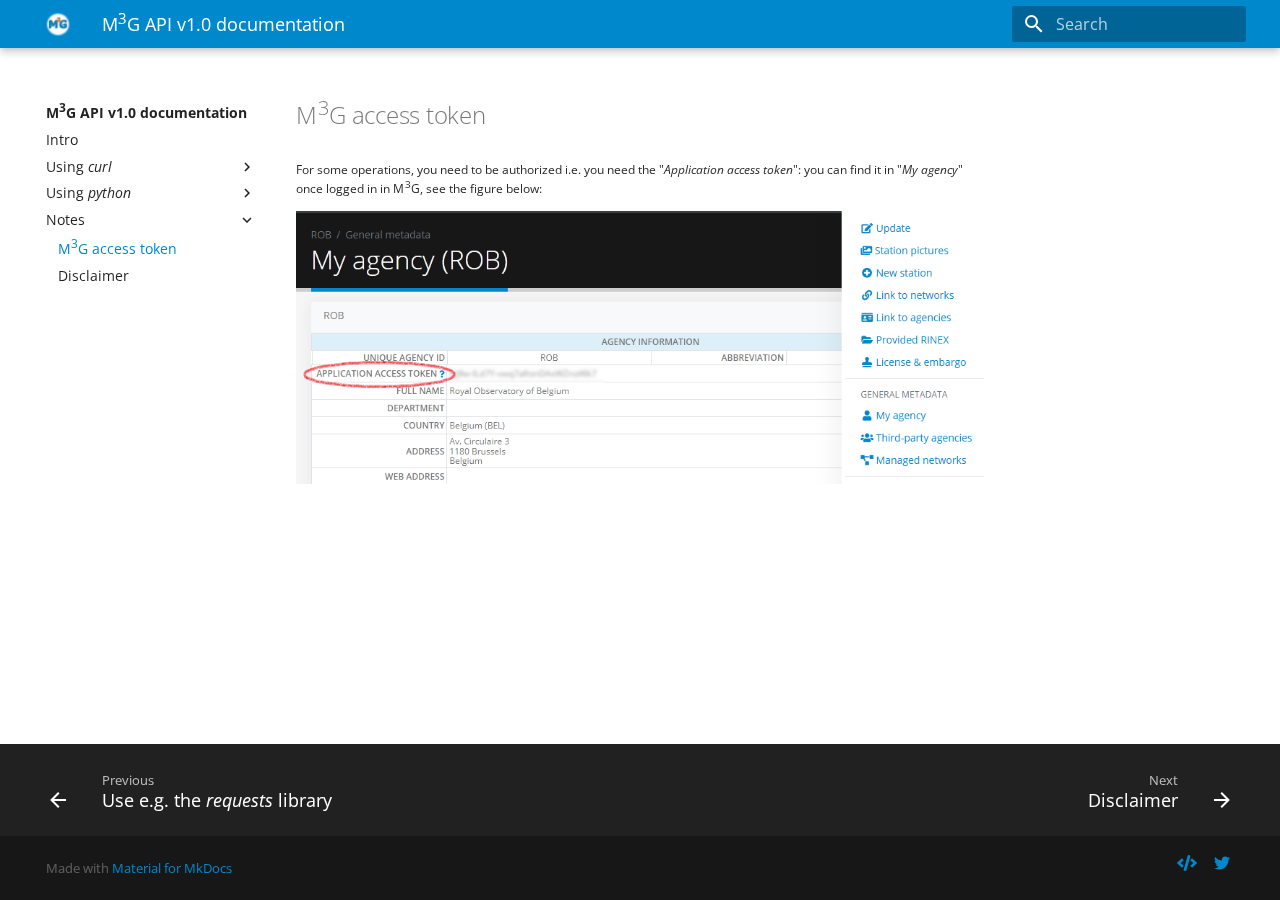
==== authorization/index.html @ e1dbe2ed "Deployed 0157597 with MkDocs version: 1.1.2" ====
<!doctype html>
<html lang="en" class="no-js">
  <head>
    
      <meta charset="utf-8">
      <meta name="viewport" content="width=device-width,initial-scale=1">
      
      
      
      <link rel="shortcut icon" href="../m3g.png">
      <meta name="generator" content="mkdocs-1.1.2, mkdocs-material-6.1.0">
    
    
      
        <title>M3G access token - M<sup>3</sup>G API v1.0 documentation</title>
      
    
    
      <link rel="stylesheet" href="../assets/stylesheets/main.bc7e593a.min.css">
      
        
        <link rel="stylesheet" href="../assets/stylesheets/palette.ab28b872.min.css">
        
      
    
    
    
      
        
        <link href="https://fonts.gstatic.com" rel="preconnect" crossorigin>
        <link rel="stylesheet" href="https://fonts.googleapis.com/css?family=Open+Sans:300,400,400i,700%7CCourier+Prime&display=fallback">
        <style>body,input{font-family:"Open Sans",-apple-system,BlinkMacSystemFont,Helvetica,Arial,sans-serif}code,kbd,pre{font-family:"Courier Prime",SFMono-Regular,Consolas,Menlo,monospace}</style>
      
    
    
    
      <link rel="stylesheet" href="../extra.css">
    
    
      
    
    
  </head>
  
  
    
    
      
    
    
    
    
    <body dir="ltr" data-md-color-scheme="preference" data-md-color-primary="light-blue" data-md-color-accent="blue">
      
        <script>matchMedia("(prefers-color-scheme: dark)").matches&&document.body.setAttribute("data-md-color-scheme","slate")</script>
      
  
    <input class="md-toggle" data-md-toggle="drawer" type="checkbox" id="__drawer" autocomplete="off">
    <input class="md-toggle" data-md-toggle="search" type="checkbox" id="__search" autocomplete="off">
    <label class="md-overlay" for="__drawer"></label>
    <div data-md-component="skip">
      
        
        <a href="#m3g-access-token" class="md-skip">
          Skip to content
        </a>
      
    </div>
    <div data-md-component="announce">
      
    </div>
    
      

<header class="md-header" data-md-component="header">
  <nav class="md-header-nav md-grid" aria-label="Header">
    <a href=".." title="M&lt;sup&gt;3&lt;/sup&gt;G API v1.0 documentation" class="md-header-nav__button md-logo" aria-label="M<sup>3</sup>G API v1.0 documentation">
      
  <img src="../m3g.png" alt="logo">

    </a>
    <label class="md-header-nav__button md-icon" for="__drawer">
      <svg xmlns="http://www.w3.org/2000/svg" viewBox="0 0 24 24"><path d="M3 6h18v2H3V6m0 5h18v2H3v-2m0 5h18v2H3v-2z"/></svg>
    </label>
    <div class="md-header-nav__title" data-md-component="header-title">
      
        <div class="md-header-nav__ellipsis">
          <span class="md-header-nav__topic md-ellipsis">
            M<sup>3</sup>G API v1.0 documentation
          </span>
          <span class="md-header-nav__topic md-ellipsis">
            
              M<sup>3</sup>G access token
            
          </span>
        </div>
      
    </div>
    
      <label class="md-header-nav__button md-icon" for="__search">
        <svg xmlns="http://www.w3.org/2000/svg" viewBox="0 0 24 24"><path d="M9.5 3A6.5 6.5 0 0116 9.5c0 1.61-.59 3.09-1.56 4.23l.27.27h.79l5 5-1.5 1.5-5-5v-.79l-.27-.27A6.516 6.516 0 019.5 16 6.5 6.5 0 013 9.5 6.5 6.5 0 019.5 3m0 2C7 5 5 7 5 9.5S7 14 9.5 14 14 12 14 9.5 12 5 9.5 5z"/></svg>
      </label>
      
<div class="md-search" data-md-component="search" role="dialog">
  <label class="md-search__overlay" for="__search"></label>
  <div class="md-search__inner" role="search">
    <form class="md-search__form" name="search">
      <input type="text" class="md-search__input" name="query" aria-label="Search" placeholder="Search" autocapitalize="off" autocorrect="off" autocomplete="off" spellcheck="false" data-md-component="search-query" data-md-state="active">
      <label class="md-search__icon md-icon" for="__search">
        <svg xmlns="http://www.w3.org/2000/svg" viewBox="0 0 24 24"><path d="M9.5 3A6.5 6.5 0 0116 9.5c0 1.61-.59 3.09-1.56 4.23l.27.27h.79l5 5-1.5 1.5-5-5v-.79l-.27-.27A6.516 6.516 0 019.5 16 6.5 6.5 0 013 9.5 6.5 6.5 0 019.5 3m0 2C7 5 5 7 5 9.5S7 14 9.5 14 14 12 14 9.5 12 5 9.5 5z"/></svg>
        <svg xmlns="http://www.w3.org/2000/svg" viewBox="0 0 24 24"><path d="M20 11v2H8l5.5 5.5-1.42 1.42L4.16 12l7.92-7.92L13.5 5.5 8 11h12z"/></svg>
      </label>
      <button type="reset" class="md-search__icon md-icon" aria-label="Clear" data-md-component="search-reset" tabindex="-1">
        <svg xmlns="http://www.w3.org/2000/svg" viewBox="0 0 24 24"><path d="M19 6.41L17.59 5 12 10.59 6.41 5 5 6.41 10.59 12 5 17.59 6.41 19 12 13.41 17.59 19 19 17.59 13.41 12 19 6.41z"/></svg>
      </button>
    </form>
    <div class="md-search__output">
      <div class="md-search__scrollwrap" data-md-scrollfix>
        <div class="md-search-result" data-md-component="search-result">
          <div class="md-search-result__meta">
            Initializing search
          </div>
          <ol class="md-search-result__list"></ol>
        </div>
      </div>
    </div>
  </div>
</div>
    
    
  </nav>
</header>
    
    <div class="md-container" data-md-component="container">
      
      
        
      
      <main class="md-main" data-md-component="main">
        <div class="md-main__inner md-grid">
          
            
              <div class="md-sidebar md-sidebar--primary" data-md-component="navigation">
                <div class="md-sidebar__scrollwrap">
                  <div class="md-sidebar__inner">
                    

<nav class="md-nav md-nav--primary" aria-label="Navigation" data-md-level="0">
  <label class="md-nav__title" for="__drawer">
    <a href=".." title="M&lt;sup&gt;3&lt;/sup&gt;G API v1.0 documentation" class="md-nav__button md-logo" aria-label="M<sup>3</sup>G API v1.0 documentation">
      
  <img src="../m3g.png" alt="logo">

    </a>
    M<sup>3</sup>G API v1.0 documentation
  </label>
  
  <ul class="md-nav__list" data-md-scrollfix>
    
      
      
      


  <li class="md-nav__item">
    <a href=".." class="md-nav__link">
      Intro
    </a>
  </li>

    
      
      
      


  <li class="md-nav__item md-nav__item--nested">
    
      <input class="md-nav__toggle md-toggle" data-md-toggle="nav-2" type="checkbox" id="nav-2">
    
    <label class="md-nav__link" for="nav-2">
      Using <i>curl</i>
      <span class="md-nav__icon md-icon"></span>
    </label>
    <nav class="md-nav" aria-label="Using <i>curl</i>" data-md-level="1">
      <label class="md-nav__title" for="nav-2">
        <span class="md-nav__icon md-icon"></span>
        Using <i>curl</i>
      </label>
      <ul class="md-nav__list" data-md-scrollfix>
        
        
          
          
          


  <li class="md-nav__item">
    <a href="../curl_download/" class="md-nav__link">
      GET data from M<sup>3</sup>G
    </a>
  </li>

        
          
          
          


  <li class="md-nav__item">
    <a href="../curl_upload/" class="md-nav__link">
      PUT data on M<sup>3</sup>G
    </a>
  </li>

        
      </ul>
    </nav>
  </li>

    
      
      
      


  <li class="md-nav__item md-nav__item--nested">
    
      <input class="md-nav__toggle md-toggle" data-md-toggle="nav-3" type="checkbox" id="nav-3">
    
    <label class="md-nav__link" for="nav-3">
      Using <i>python</i>
      <span class="md-nav__icon md-icon"></span>
    </label>
    <nav class="md-nav" aria-label="Using <i>python</i>" data-md-level="1">
      <label class="md-nav__title" for="nav-3">
        <span class="md-nav__icon md-icon"></span>
        Using <i>python</i>
      </label>
      <ul class="md-nav__list" data-md-scrollfix>
        
        
          
          
          


  <li class="md-nav__item">
    <a href="../python/" class="md-nav__link">
      Use e.g. the <i>requests</i> library
    </a>
  </li>

        
      </ul>
    </nav>
  </li>

    
      
      
      

  


  <li class="md-nav__item md-nav__item--active md-nav__item--nested">
    
      <input class="md-nav__toggle md-toggle" data-md-toggle="nav-4" type="checkbox" id="nav-4" checked>
    
    <label class="md-nav__link" for="nav-4">
      Notes
      <span class="md-nav__icon md-icon"></span>
    </label>
    <nav class="md-nav" aria-label="Notes" data-md-level="1">
      <label class="md-nav__title" for="nav-4">
        <span class="md-nav__icon md-icon"></span>
        Notes
      </label>
      <ul class="md-nav__list" data-md-scrollfix>
        
        
          
          
          

  


  <li class="md-nav__item md-nav__item--active">
    
    <input class="md-nav__toggle md-toggle" data-md-toggle="toc" type="checkbox" id="__toc">
    
      
    
    
    <a href="./" class="md-nav__link md-nav__link--active">
      M<sup>3</sup>G access token
    </a>
    
  </li>

        
          
          
          


  <li class="md-nav__item">
    <a href="../disclaimer/" class="md-nav__link">
      Disclaimer
    </a>
  </li>

        
      </ul>
    </nav>
  </li>

    
  </ul>
</nav>
                  </div>
                </div>
              </div>
            
            
              <div class="md-sidebar md-sidebar--secondary" data-md-component="toc">
                <div class="md-sidebar__scrollwrap">
                  <div class="md-sidebar__inner">
                    
<nav class="md-nav md-nav--secondary" aria-label="Table of contents">
  
  
    
  
  
</nav>
                  </div>
                </div>
              </div>
            
          
          <div class="md-content">
            <article class="md-content__inner md-typeset">
              
                
                
                <h1 id="m3g-access-token">M<sup>3</sup>G access token</h1>
<p>For some operations, you need to be authorized i.e. you need the "<em>Application access token</em>": you can find it in "<em>My agency</em>" once logged in in M<sup>3</sup>G, see the figure below:</p>
<p><img alt="figure" src="../key1.png" /></p>
                
              
              
                


              
            </article>
          </div>
        </div>
      </main>
      
        
<footer class="md-footer">
  
    <div class="md-footer-nav">
      <nav class="md-footer-nav__inner md-grid" aria-label="Footer">
        
          <a href="../python/" class="md-footer-nav__link md-footer-nav__link--prev" rel="prev">
            <div class="md-footer-nav__button md-icon">
              <svg xmlns="http://www.w3.org/2000/svg" viewBox="0 0 24 24"><path d="M20 11v2H8l5.5 5.5-1.42 1.42L4.16 12l7.92-7.92L13.5 5.5 8 11h12z"/></svg>
            </div>
            <div class="md-footer-nav__title">
              <div class="md-ellipsis">
                <span class="md-footer-nav__direction">
                  Previous
                </span>
                Use e.g. the <i>requests</i> library
              </div>
            </div>
          </a>
        
        
          <a href="../disclaimer/" class="md-footer-nav__link md-footer-nav__link--next" rel="next">
            <div class="md-footer-nav__title">
              <div class="md-ellipsis">
                <span class="md-footer-nav__direction">
                  Next
                </span>
                Disclaimer
              </div>
            </div>
            <div class="md-footer-nav__button md-icon">
              <svg xmlns="http://www.w3.org/2000/svg" viewBox="0 0 24 24"><path d="M4 11v2h12l-5.5 5.5 1.42 1.42L19.84 12l-7.92-7.92L10.5 5.5 16 11H4z"/></svg>
            </div>
          </a>
        
      </nav>
    </div>
  
  <div class="md-footer-meta md-typeset">
    <div class="md-footer-meta__inner md-grid">
      <div class="md-footer-copyright">
        
        Made with
        <a href="https://squidfunk.github.io/mkdocs-material/" target="_blank" rel="noopener">
          Material for MkDocs
        </a>
      </div>
      
  <div class="md-footer-social">
    
      
      
      <a href="https://gnss-metadata.eu/__test2/site/api-docs" target="_blank" rel="noopener" title="M3G Swagger UI" class="md-footer-social__link">
        <svg xmlns="http://www.w3.org/2000/svg" viewBox="0 0 640 512"><path d="M278.9 511.5l-61-17.7c-6.4-1.8-10-8.5-8.2-14.9L346.2 8.7c1.8-6.4 8.5-10 14.9-8.2l61 17.7c6.4 1.8 10 8.5 8.2 14.9L293.8 503.3c-1.9 6.4-8.5 10.1-14.9 8.2zm-114-112.2l43.5-46.4c4.6-4.9 4.3-12.7-.8-17.2L117 256l90.6-79.7c5.1-4.5 5.5-12.3.8-17.2l-43.5-46.4c-4.5-4.8-12.1-5.1-17-.5L3.8 247.2c-5.1 4.7-5.1 12.8 0 17.5l144.1 135.1c4.9 4.6 12.5 4.4 17-.5zm327.2.6l144.1-135.1c5.1-4.7 5.1-12.8 0-17.5L492.1 112.1c-4.8-4.5-12.4-4.3-17 .5L431.6 159c-4.6 4.9-4.3 12.7.8 17.2L523 256l-90.6 79.7c-5.1 4.5-5.5 12.3-.8 17.2l43.5 46.4c4.5 4.9 12.1 5.1 17 .6z"/></svg>
      </a>
    
      
      
      <a href="https://twitter.com/be_GNSS" target="_blank" rel="noopener" title="Tweets @be_GNSS" class="md-footer-social__link">
        <svg xmlns="http://www.w3.org/2000/svg" viewBox="0 0 512 512"><path d="M459.37 151.716c.325 4.548.325 9.097.325 13.645 0 138.72-105.583 298.558-298.558 298.558-59.452 0-114.68-17.219-161.137-47.106 8.447.974 16.568 1.299 25.34 1.299 49.055 0 94.213-16.568 130.274-44.832-46.132-.975-84.792-31.188-98.112-72.772 6.498.974 12.995 1.624 19.818 1.624 9.421 0 18.843-1.3 27.614-3.573-48.081-9.747-84.143-51.98-84.143-102.985v-1.299c13.969 7.797 30.214 12.67 47.431 13.319-28.264-18.843-46.781-51.005-46.781-87.391 0-19.492 5.197-37.36 14.294-52.954 51.655 63.675 129.3 105.258 216.365 109.807-1.624-7.797-2.599-15.918-2.599-24.04 0-57.828 46.782-104.934 104.934-104.934 30.213 0 57.502 12.67 76.67 33.137 23.715-4.548 46.456-13.32 66.599-25.34-7.798 24.366-24.366 44.833-46.132 57.827 21.117-2.273 41.584-8.122 60.426-16.243-14.292 20.791-32.161 39.308-52.628 54.253z"/></svg>
      </a>
    
  </div>

    </div>
  </div>
</footer>
      
    </div>
    
      <script src="../assets/javascripts/vendor.6a3d08fc.min.js"></script>
      <script src="../assets/javascripts/bundle.71201edf.min.js"></script><script id="__lang" type="application/json">{"clipboard.copy": "Copy to clipboard", "clipboard.copied": "Copied to clipboard", "search.config.lang": "en", "search.config.pipeline": "trimmer, stopWordFilter", "search.config.separator": "[\\s\\-]+", "search.placeholder": "Search", "search.result.placeholder": "Type to start searching", "search.result.none": "No matching documents", "search.result.one": "1 matching document", "search.result.other": "# matching documents", "search.result.more.one": "1 more on this page", "search.result.more.other": "# more on this page", "search.result.term.missing": "Missing"}</script>
      
      <script>
        app = initialize({
          base: "..",
          features: [],
          search: Object.assign({
            worker: "../assets/javascripts/worker/search.4ac00218.min.js"
          }, typeof search !== "undefined" && search)
        })
      </script>
      
    
  </body>
</html>
---- assets/stylesheets/main.bc7e593a.min.css ----
html{box-sizing:border-box;-webkit-text-size-adjust:none;-moz-text-size-adjust:none;-ms-text-size-adjust:none;text-size-adjust:none}*,*::before,*::after{box-sizing:inherit}body{margin:0}hr{box-sizing:content-box;overflow:visible}a,button,label,input{-webkit-tap-highlight-color:transparent}a{color:inherit;text-decoration:none}small{font-size:80%}sub,sup{line-height:1em}img{border-style:none}table{border-collapse:separate;border-spacing:0}td,th{font-weight:normal;vertical-align:top}button{margin:0;padding:0;font-size:inherit;background:transparent;border:0}input{border:0;outline:none}:root{--md-default-fg-color: hsla(0, 0%, 0%, 0.87);--md-default-fg-color--light: hsla(0, 0%, 0%, 0.54);--md-default-fg-color--lighter: hsla(0, 0%, 0%, 0.32);--md-default-fg-color--lightest: hsla(0, 0%, 0%, 0.07);--md-default-bg-color: hsla(0, 0%, 100%, 1);--md-default-bg-color--light: hsla(0, 0%, 100%, 0.7);--md-default-bg-color--lighter: hsla(0, 0%, 100%, 0.3);--md-default-bg-color--lightest: hsla(0, 0%, 100%, 0.12);--md-primary-fg-color: hsla(231, 48%, 48%, 1);--md-primary-fg-color--light: hsla(230, 44%, 64%, 1);--md-primary-fg-color--dark: hsla(232, 54%, 41%, 1);--md-primary-bg-color: hsla(0, 0%, 100%, 1);--md-primary-bg-color--light: hsla(0, 0%, 100%, 0.7);--md-accent-fg-color: hsla(231, 99%, 66%, 1);--md-accent-fg-color--transparent: hsla(231, 99%, 66%, 0.1);--md-accent-bg-color: hsla(0, 0%, 100%, 1);--md-accent-bg-color--light: hsla(0, 0%, 100%, 0.7)}:root>*{--md-code-fg-color: hsla(200, 18%, 26%, 1);--md-code-bg-color: hsla(0, 0%, 96%, 1);--md-code-hl-color: hsla(60, 100%, 50%, 0.5);--md-code-hl-number-color: hsla(0, 67%, 50%, 1);--md-code-hl-special-color: hsla(340, 83%, 47%, 1);--md-code-hl-function-color: hsla(291, 45%, 50%, 1);--md-code-hl-constant-color: hsla(250, 63%, 60%, 1);--md-code-hl-keyword-color: hsla(219, 54%, 51%, 1);--md-code-hl-string-color: hsla(150, 63%, 30%, 1);--md-code-hl-name-color: var(--md-code-fg-color);--md-code-hl-operator-color: var(--md-default-fg-color--light);--md-code-hl-punctuation-color: var(--md-default-fg-color--light);--md-code-hl-comment-color: var(--md-default-fg-color--light);--md-code-hl-generic-color: var(--md-default-fg-color--light);--md-code-hl-variable-color: var(--md-default-fg-color--light);--md-typeset-color: var(--md-default-fg-color);--md-typeset-a-color: var(--md-primary-fg-color);--md-typeset-mark-color: hsla(60, 100%, 50%, 0.5);--md-typeset-del-color: hsla(6, 90%, 60%, 0.15);--md-typeset-ins-color: hsla(150, 90%, 44%, 0.15);--md-typeset-kbd-color: hsla(0, 0%, 98%, 1);--md-typeset-kbd-accent-color: hsla(0, 100%, 100%, 1);--md-typeset-kbd-border-color: hsla(0, 0%, 72%, 1);--md-admonition-fg-color: var(--md-default-fg-color);--md-admonition-bg-color: var(--md-default-bg-color);--md-footer-fg-color: hsla(0, 0%, 100%, 1);--md-footer-fg-color--light: hsla(0, 0%, 100%, 0.7);--md-footer-fg-color--lighter: hsla(0, 0%, 100%, 0.3);--md-footer-bg-color: hsla(0, 0%, 0%, 0.87);--md-footer-bg-color--dark: hsla(0, 0%, 0%, 0.32)}.md-icon svg{display:block;width:1.2rem;height:1.2rem;margin:0 auto;fill:currentColor}body{-webkit-font-smoothing:antialiased;-moz-osx-font-smoothing:grayscale}body,input{color:var(--md-typeset-color);font-feature-settings:"kern","liga";font-family:-apple-system,BlinkMacSystemFont,Helvetica,Arial,sans-serif}code,pre,kbd{color:var(--md-typeset-color);font-feature-settings:"kern";font-family:SFMono-Regular,Consolas,Menlo,monospace}:root{--md-typeset-table--ascending: url('data:image/svg+xml;charset=utf-8,<svg xmlns="http://www.w3.org/2000/svg" viewBox="0 0 24 24"><path d="M11 4h2v12l5.5-5.5 1.42 1.42L12 19.84l-7.92-7.92L5.5 10.5 11 16V4z"/></svg>');--md-typeset-table--descending: url('data:image/svg+xml;charset=utf-8,<svg xmlns="http://www.w3.org/2000/svg" viewBox="0 0 24 24"><path d="M13 20h-2V8l-5.5 5.5-1.42-1.42L12 4.16l7.92 7.92-1.42 1.42L13 8v12z"/></svg>')}.md-typeset{font-size:.8rem;line-height:1.6;-webkit-print-color-adjust:exact;color-adjust:exact}@media print{.md-typeset{font-size:.68rem}}.md-typeset p,.md-typeset ul,.md-typeset ol,.md-typeset blockquote{margin:1em 0}.md-typeset h1{margin:0 0 1.25em;color:var(--md-default-fg-color--light);font-weight:300;font-size:2em;line-height:1.3;letter-spacing:-0.01em}.md-typeset h2{margin:1.6em 0 .64em;font-weight:300;font-size:1.5625em;line-height:1.4;letter-spacing:-0.01em}.md-typeset h3{margin:1.6em 0 .8em;font-weight:400;font-size:1.25em;line-height:1.5;letter-spacing:-0.01em}.md-typeset h2+h3{margin-top:.8em}.md-typeset h4{margin:1em 0;font-weight:700;letter-spacing:-0.01em}.md-typeset h5,.md-typeset h6{margin:1.25em 0;color:var(--md-default-fg-color--light);font-weight:700;font-size:.8em;letter-spacing:-0.01em}.md-typeset h5{text-transform:uppercase}.md-typeset hr{margin:1.5em 0;border-bottom:.05rem dotted var(--md-default-fg-color--lighter)}.md-typeset a{color:var(--md-typeset-a-color);word-break:break-word}.md-typeset a,.md-typeset a::before{transition:color 125ms}.md-typeset a:focus,.md-typeset a:hover{color:var(--md-accent-fg-color)}.md-typeset code,.md-typeset pre,.md-typeset kbd{color:var(--md-code-fg-color);direction:ltr}@media print{.md-typeset code,.md-typeset pre,.md-typeset kbd{white-space:pre-wrap}}.md-typeset code{padding:0 .2941176471em;font-size:.85em;word-break:break-word;background-color:var(--md-code-bg-color);border-radius:.1rem;-webkit-box-decoration-break:clone;box-decoration-break:clone}.md-typeset h1 code,.md-typeset h2 code,.md-typeset h3 code,.md-typeset h4 code,.md-typeset h5 code,.md-typeset h6 code{margin:initial;padding:initial;background-color:transparent;box-shadow:none}.md-typeset a>code{color:currentColor}.md-typeset pre{position:relative;margin:1em 0;line-height:1.4}.md-typeset pre>code{display:block;margin:0;padding:.7720588235em 1.1764705882em;overflow:auto;word-break:normal;box-shadow:none;-webkit-box-decoration-break:slice;box-decoration-break:slice;touch-action:auto;scrollbar-width:thin;scrollbar-color:var(--md-default-fg-color--lighter) transparent}.md-typeset pre>code:hover{scrollbar-color:var(--md-accent-fg-color) transparent}.md-typeset pre>code::-webkit-scrollbar{width:.2rem;height:.2rem}.md-typeset pre>code::-webkit-scrollbar-thumb{background-color:var(--md-default-fg-color--lighter)}.md-typeset pre>code::-webkit-scrollbar-thumb:hover{background-color:var(--md-accent-fg-color)}@media screen and (max-width: 44.9375em){.md-typeset>pre{margin:1em -0.8rem}.md-typeset>pre code{border-radius:0}}.md-typeset kbd{display:inline-block;padding:0 .6666666667em;color:var(--md-default-fg-color);font-size:.75em;vertical-align:text-top;word-break:break-word;background-color:var(--md-typeset-kbd-color);border-radius:.1rem;box-shadow:0 .1rem 0 .05rem var(--md-typeset-kbd-border-color),0 .1rem 0 var(--md-typeset-kbd-border-color),0 -0.1rem .2rem var(--md-typeset-kbd-accent-color) inset}.md-typeset mark{color:inherit;word-break:break-word;background-color:var(--md-typeset-mark-color);-webkit-box-decoration-break:clone;box-decoration-break:clone}.md-typeset abbr{text-decoration:none;border-bottom:.05rem dotted var(--md-default-fg-color--light);cursor:help}@media(hover: none){.md-typeset abbr{position:relative}.md-typeset abbr[title]:focus::after,.md-typeset abbr[title]:hover::after{box-shadow:0 2px 2px 0 rgba(0,0,0,.14),0 1px 5px 0 rgba(0,0,0,.12),0 3px 1px -2px rgba(0,0,0,.2);position:absolute;left:0;display:inline-block;width:auto;min-width:-webkit-max-content;min-width:-moz-max-content;min-width:max-content;max-width:80%;margin-top:2em;padding:.2rem .3rem;color:var(--md-default-bg-color);font-size:.7rem;background:var(--md-default-fg-color);border-radius:.1rem;content:attr(title)}}.md-typeset small{opacity:.75}.md-typeset sup,.md-typeset sub{margin-left:.078125em}[dir=rtl] .md-typeset sup,[dir=rtl] .md-typeset sub{margin-right:.078125em;margin-left:initial}.md-typeset blockquote{padding-left:.6rem;color:var(--md-default-fg-color--light);border-left:.2rem solid var(--md-default-fg-color--lighter)}[dir=rtl] .md-typeset blockquote{padding-right:.6rem;padding-left:initial;border-right:.2rem solid var(--md-default-fg-color--lighter);border-left:initial}.md-typeset ul{list-style-type:disc}.md-typeset ul,.md-typeset ol{margin-left:.625em;padding:0}[dir=rtl] .md-typeset ul,[dir=rtl] .md-typeset ol{margin-right:.625em;margin-left:initial}.md-typeset ul ol,.md-typeset ol ol{list-style-type:lower-alpha}.md-typeset ul ol ol,.md-typeset ol ol ol{list-style-type:lower-roman}.md-typeset ul li,.md-typeset ol li{margin-bottom:.5em;margin-left:1.25em}[dir=rtl] .md-typeset ul li,[dir=rtl] .md-typeset ol li{margin-right:1.25em;margin-left:initial}.md-typeset ul li p,.md-typeset ul li blockquote,.md-typeset ol li p,.md-typeset ol li blockquote{margin:.5em 0}.md-typeset ul li:last-child,.md-typeset ol li:last-child{margin-bottom:0}.md-typeset ul li ul,.md-typeset ul li ol,.md-typeset ol li ul,.md-typeset ol li ol{margin:.5em 0 .5em .625em}[dir=rtl] .md-typeset ul li ul,[dir=rtl] .md-typeset ul li ol,[dir=rtl] .md-typeset ol li ul,[dir=rtl] .md-typeset ol li ol{margin-right:.625em;margin-left:initial}.md-typeset dd{margin:1em 0 1.5em 1.875em}[dir=rtl] .md-typeset dd{margin-right:1.875em;margin-left:initial}.md-typeset img,.md-typeset svg{max-width:100%;height:auto}.md-typeset img[align=left],.md-typeset svg[align=left]{margin:1em;margin-left:0}.md-typeset img[align=right],.md-typeset svg[align=right]{margin:1em;margin-right:0}.md-typeset img[align]:only-child,.md-typeset svg[align]:only-child{margin-top:0}.md-typeset figure{width:-webkit-fit-content;width:-moz-fit-content;width:fit-content;max-width:100%;margin:0 auto;text-align:center}.md-typeset figcaption{max-width:24rem;margin:.5em auto 2em;font-style:italic}.md-typeset iframe{max-width:100%}.md-typeset table:not([class]){display:inline-block;max-width:100%;overflow:auto;font-size:.64rem;background:var(--md-default-bg-color);border-radius:.1rem;box-shadow:0 .2rem .5rem rgba(0,0,0,.05),0 0 .05rem rgba(0,0,0,.1);touch-action:auto}@media print{.md-typeset table:not([class]){display:table}}.md-typeset table:not([class])+*{margin-top:1.5em}.md-typeset table:not([class]) th>*:first-child,.md-typeset table:not([class]) td>*:first-child{margin-top:0}.md-typeset table:not([class]) th>*:last-child,.md-typeset table:not([class]) td>*:last-child{margin-bottom:0}.md-typeset table:not([class]) th:not([align]),.md-typeset table:not([class]) td:not([align]){text-align:left}[dir=rtl] .md-typeset table:not([class]) th:not([align]),[dir=rtl] .md-typeset table:not([class]) td:not([align]){text-align:right}.md-typeset table:not([class]) th{min-width:5rem;padding:.9375em 1.25em;color:var(--md-default-bg-color);vertical-align:top;background-color:var(--md-default-fg-color--light)}.md-typeset table:not([class]) th a{color:inherit}.md-typeset table:not([class]) td{padding:.9375em 1.25em;vertical-align:top;border-top:.05rem solid var(--md-default-fg-color--lightest)}.md-typeset table:not([class]) tr{transition:background-color 125ms}.md-typeset table:not([class]) tr:hover{background-color:rgba(0,0,0,.035);box-shadow:0 .05rem 0 var(--md-default-bg-color) inset}.md-typeset table:not([class]) tr:first-child td{border-top:0}.md-typeset table:not([class]) a{word-break:normal}.md-typeset table th[role=columnheader]{cursor:pointer}.md-typeset table th[role=columnheader]::after{display:inline-block;width:1.2em;height:1.2em;margin-left:.5em;vertical-align:sub;-webkit-mask-repeat:no-repeat;mask-repeat:no-repeat;content:" "}.md-typeset table th[role=columnheader][aria-sort=ascending]::after{background-color:currentColor;-webkit-mask-image:var(--md-typeset-table--ascending);mask-image:var(--md-typeset-table--ascending)}.md-typeset table th[role=columnheader][aria-sort=descending]::after{background-color:currentColor;-webkit-mask-image:var(--md-typeset-table--descending);mask-image:var(--md-typeset-table--descending)}.md-typeset__scrollwrap{margin:1em -0.8rem;overflow-x:auto;touch-action:auto}.md-typeset__table{display:inline-block;margin-bottom:.5em;padding:0 .8rem}@media print{.md-typeset__table{display:block}}html .md-typeset__table table{display:table;width:100%;margin:0;overflow:hidden}html{height:100%;overflow-x:hidden;font-size:125%}@media screen and (min-width: 100em){html{font-size:137.5%}}@media screen and (min-width: 125em){html{font-size:150%}}body{position:relative;display:flex;flex-direction:column;width:100%;min-height:100%;font-size:.5rem;background-color:var(--md-default-bg-color)}@media screen and (max-width: 59.9375em){body[data-md-state=lock]{position:fixed}}@media print{body{display:block}}hr{display:block;height:.05rem;padding:0;border:0}.md-grid{max-width:61rem;margin-right:auto;margin-left:auto}.md-container{display:flex;flex-direction:column;flex-grow:1}@media print{.md-container{display:block}}.md-main{flex-grow:1}.md-main__inner{display:flex;height:100%;margin-top:1.5rem}.md-ellipsis{display:block;overflow:hidden;white-space:nowrap;text-overflow:ellipsis}.md-toggle{display:none}.md-overlay{position:fixed;top:0;z-index:3;width:0;height:0;background-color:rgba(0,0,0,.54);opacity:0;transition:width 0ms 250ms,height 0ms 250ms,opacity 250ms}@media screen and (max-width: 76.1875em){[data-md-toggle=drawer]:checked~.md-overlay{width:100%;height:100%;opacity:1;transition:width 0ms,height 0ms,opacity 250ms}}.md-skip{position:fixed;z-index:-1;margin:.5rem;padding:.3rem .5rem;color:var(--md-default-bg-color);font-size:.64rem;background-color:var(--md-default-fg-color);border-radius:.1rem;transform:translateY(0.4rem);opacity:0}.md-skip:focus{z-index:10;transform:translateY(0);opacity:1;transition:transform 250ms cubic-bezier(0.4, 0, 0.2, 1),opacity 175ms 75ms}@page{margin:25mm}.md-announce{overflow:auto;background-color:var(--md-footer-bg-color)}.md-announce__inner{margin:.6rem auto;padding:0 .8rem;color:var(--md-footer-fg-color);font-size:.7rem}@media print{.md-announce{display:none}}.md-typeset .md-button{display:inline-block;padding:.625em 2em;color:var(--md-primary-fg-color);font-weight:700;border:.1rem solid currentColor;border-radius:.1rem;transition:color 125ms,background-color 125ms,border-color 125ms}.md-typeset .md-button--primary{color:var(--md-primary-bg-color);background-color:var(--md-primary-fg-color);border-color:var(--md-primary-fg-color)}.md-typeset .md-button:focus,.md-typeset .md-button:hover{color:var(--md-accent-bg-color);background-color:var(--md-accent-fg-color);border-color:var(--md-accent-fg-color)}:root{--md-clipboard-icon: url('data:image/svg+xml;charset=utf-8,<svg xmlns="http://www.w3.org/2000/svg" viewBox="0 0 24 24"><path d="M19 21H8V7h11m0-2H8a2 2 0 00-2 2v14a2 2 0 002 2h11a2 2 0 002-2V7a2 2 0 00-2-2m-3-4H4a2 2 0 00-2 2v14h2V3h12V1z"/></svg>')}.md-clipboard{position:absolute;top:.5em;right:.5em;z-index:1;width:1.5em;height:1.5em;color:var(--md-default-fg-color--lightest);border-radius:.1rem;cursor:pointer;transition:color 125ms}@media print{.md-clipboard{display:none}}.md-clipboard::after{display:block;width:1.125em;height:1.125em;margin:0 auto;background-color:currentColor;-webkit-mask-image:var(--md-clipboard-icon);mask-image:var(--md-clipboard-icon);-webkit-mask-repeat:no-repeat;mask-repeat:no-repeat;content:""}pre:hover .md-clipboard{color:var(--md-default-fg-color--light)}pre .md-clipboard:focus,pre .md-clipboard:hover{color:var(--md-accent-fg-color)}.md-content{flex:1;max-width:100%}@media screen and (min-width: 60em)and (max-width: 76.1875em){.md-content{max-width:calc(100% - 12.1rem)}}@media screen and (min-width: 76.25em){.md-content{max-width:calc(100% - 12.1rem * 2)}}.md-content__inner{margin:0 .8rem 1.2rem;padding-top:.6rem}@media screen and (min-width: 76.25em){.md-content__inner{margin-right:1.2rem;margin-left:1.2rem}}.md-content__inner::before{display:block;height:.4rem;content:""}.md-content__inner>:last-child{margin-bottom:0}.md-content__button{float:right;margin:.4rem 0;margin-left:.4rem;padding:0}[dir=rtl] .md-content__button{float:left;margin-right:.4rem;margin-left:initial}[dir=rtl] .md-content__button svg{transform:scaleX(-1)}.md-typeset .md-content__button{color:var(--md-default-fg-color--lighter)}.md-content__button svg{display:inline;vertical-align:top}@media print{.md-content__button{display:none}}.md-dialog{box-shadow:0 2px 2px 0 rgba(0,0,0,.14),0 1px 5px 0 rgba(0,0,0,.12),0 3px 1px -2px rgba(0,0,0,.2);position:fixed;right:.8rem;bottom:.8rem;left:initial;z-index:2;display:block;min-width:11.1rem;padding:.4rem .6rem;color:var(--md-default-bg-color);font-size:.7rem;background:var(--md-default-fg-color);border:none;border-radius:.1rem;transform:translateY(100%);opacity:0;transition:transform 0ms 400ms,opacity 400ms}[dir=rtl] .md-dialog{right:initial;left:.8rem}.md-dialog[data-md-state=open]{transform:translateY(0);opacity:1;transition:transform 400ms cubic-bezier(0.075, 0.85, 0.175, 1),opacity 400ms}@media print{.md-dialog{display:none}}.md-header{position:-webkit-sticky;position:sticky;top:0;right:0;left:0;z-index:2;height:2.4rem;color:var(--md-primary-bg-color);background-color:var(--md-primary-fg-color);box-shadow:0 0 .2rem rgba(0,0,0,0),0 .2rem .4rem rgba(0,0,0,0);transition:color 250ms,background-color 250ms}.no-js .md-header{box-shadow:none;transition:none}.md-header[data-md-state=shadow]{box-shadow:0 0 .2rem rgba(0,0,0,.1),0 .2rem .4rem rgba(0,0,0,.2);transition:color 250ms,background-color 250ms,box-shadow 250ms}@media print{.md-header{display:none}}.md-header-nav{display:flex;padding:0 .2rem}.md-header-nav__button{position:relative;z-index:1;display:block;margin:.2rem;padding:.4rem;cursor:pointer;transition:opacity 250ms}[dir=rtl] .md-header-nav__button svg{transform:scaleX(-1)}.md-header-nav__button:focus,.md-header-nav__button:hover{opacity:.7}.md-header-nav__button.md-logo{margin:.2rem;padding:.4rem}.md-header-nav__button.md-logo img,.md-header-nav__button.md-logo svg{display:block;width:1.2rem;height:1.2rem;fill:currentColor}.no-js .md-header-nav__button[for=__search]{display:none}@media screen and (min-width: 60em){.md-header-nav__button[for=__search]{display:none}}@media screen and (max-width: 76.1875em){.md-header-nav__button.md-logo{display:none}}@media screen and (min-width: 76.25em){.md-header-nav__button[for=__drawer]{display:none}}.md-header-nav__topic{position:absolute;width:100%;transition:transform 400ms cubic-bezier(0.1, 0.7, 0.1, 1),opacity 150ms}.md-header-nav__topic+.md-header-nav__topic{z-index:-1;transform:translateX(1.25rem);opacity:0;transition:transform 400ms cubic-bezier(1, 0.7, 0.1, 0.1),opacity 150ms;pointer-events:none}[dir=rtl] .md-header-nav__topic+.md-header-nav__topic{transform:translateX(-1.25rem)}.no-js .md-header-nav__topic{position:initial}.no-js .md-header-nav__topic+.md-header-nav__topic{display:none}.md-header-nav__title{flex-grow:1;padding:0 1rem;font-size:.9rem;line-height:2.4rem}.md-header-nav__title[data-md-state=active] .md-header-nav__topic{z-index:-1;transform:translateX(-1.25rem);opacity:0;transition:transform 400ms cubic-bezier(1, 0.7, 0.1, 0.1),opacity 150ms;pointer-events:none}[dir=rtl] .md-header-nav__title[data-md-state=active] .md-header-nav__topic{transform:translateX(1.25rem)}.md-header-nav__title[data-md-state=active] .md-header-nav__topic+.md-header-nav__topic{z-index:0;transform:translateX(0);opacity:1;transition:transform 400ms cubic-bezier(0.1, 0.7, 0.1, 1),opacity 150ms;pointer-events:initial}.md-header-nav__title>.md-header-nav__ellipsis{position:relative;width:100%;height:100%}.md-header-nav__source{display:none}@media screen and (min-width: 60em){.md-header-nav__source{display:block;width:11.7rem;max-width:11.7rem;margin-left:1rem}[dir=rtl] .md-header-nav__source{margin-right:1rem;margin-left:initial}}@media screen and (min-width: 76.25em){.md-header-nav__source{margin-left:1.4rem}[dir=rtl] .md-header-nav__source{margin-right:1.4rem}}.md-footer{color:var(--md-footer-fg-color);background-color:var(--md-footer-bg-color)}@media print{.md-footer{display:none}}.md-footer-nav__inner{padding:.2rem;overflow:auto}.md-footer-nav__link{display:flex;padding-top:1.4rem;padding-bottom:.4rem;transition:opacity 250ms}@media screen and (min-width: 45em){.md-footer-nav__link{width:50%}}.md-footer-nav__link:focus,.md-footer-nav__link:hover{opacity:.7}.md-footer-nav__link--prev{float:left}[dir=rtl] .md-footer-nav__link--prev{float:right}[dir=rtl] .md-footer-nav__link--prev svg{transform:scaleX(-1)}@media screen and (max-width: 44.9375em){.md-footer-nav__link--prev{width:25%}.md-footer-nav__link--prev .md-footer-nav__title{display:none}}.md-footer-nav__link--next{float:right;text-align:right}[dir=rtl] .md-footer-nav__link--next{float:left;text-align:left}[dir=rtl] .md-footer-nav__link--next svg{transform:scaleX(-1)}@media screen and (max-width: 44.9375em){.md-footer-nav__link--next{width:75%}}.md-footer-nav__title{position:relative;flex-grow:1;max-width:calc(100% - 2.4rem);padding:0 1rem;font-size:.9rem;line-height:2.4rem}.md-footer-nav__button{margin:.2rem;padding:.4rem}.md-footer-nav__direction{position:absolute;right:0;left:0;margin-top:-1rem;padding:0 1rem;font-size:.64rem;opacity:.7}.md-footer-meta{background-color:var(--md-footer-bg-color--dark)}.md-footer-meta__inner{display:flex;flex-wrap:wrap;justify-content:space-between;padding:.2rem}html .md-footer-meta.md-typeset a{color:var(--md-footer-fg-color--light)}html .md-footer-meta.md-typeset a:focus,html .md-footer-meta.md-typeset a:hover{color:var(--md-footer-fg-color)}.md-footer-copyright{width:100%;margin:auto .6rem;padding:.4rem 0;color:var(--md-footer-fg-color--lighter);font-size:.64rem}@media screen and (min-width: 45em){.md-footer-copyright{width:auto}}.md-footer-copyright__highlight{color:var(--md-footer-fg-color--light)}.md-footer-social{margin:0 .4rem;padding:.2rem 0 .6rem}@media screen and (min-width: 45em){.md-footer-social{padding:.6rem 0}}.md-footer-social__link{display:inline-block;width:1.6rem;height:1.6rem;text-align:center}.md-footer-social__link::before{line-height:1.9}.md-footer-social__link svg{max-height:.8rem;vertical-align:-25%;fill:currentColor}:root{--md-nav-icon--prev: url('data:image/svg+xml;charset=utf-8,<svg xmlns="http://www.w3.org/2000/svg" viewBox="0 0 24 24"><path d="M20 11v2H8l5.5 5.5-1.42 1.42L4.16 12l7.92-7.92L13.5 5.5 8 11h12z"/></svg>');--md-nav-icon--next: url('data:image/svg+xml;charset=utf-8,<svg xmlns="http://www.w3.org/2000/svg" viewBox="0 0 24 24"><path d="M8.59 16.58L13.17 12 8.59 7.41 10 6l6 6-6 6-1.41-1.42z"/></svg>');--md-toc-icon: url('data:image/svg+xml;charset=utf-8,<svg xmlns="http://www.w3.org/2000/svg" viewBox="0 0 24 24"><path d="M3 9h14V7H3v2m0 4h14v-2H3v2m0 4h14v-2H3v2m16 0h2v-2h-2v2m0-10v2h2V7h-2m0 6h2v-2h-2v2z"/></svg>')}.md-nav{font-size:.7rem;line-height:1.3}.md-nav__title{display:block;padding:0 .6rem;overflow:hidden;font-weight:700;text-overflow:ellipsis}.md-nav__title .md-nav__button{display:none}.md-nav__title .md-nav__button img{width:100%;height:auto}.md-nav__title .md-nav__button.md-logo img,.md-nav__title .md-nav__button.md-logo svg{display:block;width:2.4rem;height:2.4rem}.md-nav__title .md-nav__button.md-logo svg{fill:currentColor}.md-nav__list{margin:0;padding:0;list-style:none}.md-nav__item{padding:0 .6rem}.md-nav__item:last-child{padding-bottom:.6rem}.md-nav__item .md-nav__item{padding-right:0}[dir=rtl] .md-nav__item .md-nav__item{padding-right:.6rem;padding-left:0}.md-nav__item .md-nav__item:last-child{padding-bottom:0}.md-nav__link{display:block;margin-top:.625em;overflow:hidden;text-overflow:ellipsis;cursor:pointer;transition:color 125ms;scroll-snap-align:start}html .md-nav__link[for=__toc]{display:none}html .md-nav__link[for=__toc]~.md-nav{display:none}.md-nav__link[data-md-state=blur]{color:var(--md-default-fg-color--light)}.md-nav__item .md-nav__link--active{color:var(--md-typeset-a-color)}.md-nav__item--nested>.md-nav__link{color:inherit}.md-nav__link:focus,.md-nav__link:hover{color:var(--md-accent-fg-color)}.md-nav__source{display:none}@media screen and (max-width: 76.1875em){.md-nav{background-color:var(--md-default-bg-color)}.md-nav--primary,.md-nav--primary .md-nav{position:absolute;top:0;right:0;left:0;z-index:1;display:flex;flex-direction:column;height:100%}.md-nav--primary .md-nav__title,.md-nav--primary .md-nav__item{font-size:.8rem;line-height:1.5}.md-nav--primary .md-nav__title{position:relative;height:5.6rem;padding:3rem .8rem .2rem;color:var(--md-default-fg-color--light);font-weight:400;line-height:2.4rem;white-space:nowrap;background-color:var(--md-default-fg-color--lightest);cursor:pointer}.md-nav--primary .md-nav__title .md-nav__icon{position:absolute;top:.4rem;left:.4rem;display:block;width:1.2rem;height:1.2rem;margin:.2rem}.md-nav--primary .md-nav__title .md-nav__icon::after{display:block;width:100%;height:100%;background-color:currentColor;-webkit-mask-image:var(--md-nav-icon--prev);mask-image:var(--md-nav-icon--prev);-webkit-mask-repeat:no-repeat;mask-repeat:no-repeat;content:""}[dir=rtl] .md-nav--primary .md-nav__title .md-nav__icon{right:.4rem;left:initial}.md-nav--primary .md-nav__title~.md-nav__list{overflow-y:auto;background-color:var(--md-default-bg-color);box-shadow:0 .05rem 0 var(--md-default-fg-color--lightest) inset;-webkit-scroll-snap-type:y mandatory;-ms-scroll-snap-type:y mandatory;scroll-snap-type:y mandatory;touch-action:pan-y}.md-nav--primary .md-nav__title~.md-nav__list>.md-nav__item:first-child{border-top:0}.md-nav--primary .md-nav__title[for=__drawer]{position:relative;color:var(--md-primary-bg-color);background-color:var(--md-primary-fg-color)}.md-nav--primary .md-nav__title[for=__drawer] .md-nav__button{position:absolute;top:.2rem;left:.2rem;display:block;margin:.2rem;padding:.4rem;font-size:2.4rem}html [dir=rtl] .md-nav--primary .md-nav__title[for=__drawer] .md-nav__button{right:.2rem;left:initial}.md-nav--primary .md-nav__list{flex:1}.md-nav--primary .md-nav__item{padding:0;border-top:.05rem solid var(--md-default-fg-color--lightest)}[dir=rtl] .md-nav--primary .md-nav__item{padding:0}.md-nav--primary .md-nav__item--nested>.md-nav__link{padding-right:2.4rem}[dir=rtl] .md-nav--primary .md-nav__item--nested>.md-nav__link{padding-right:.8rem;padding-left:2.4rem}.md-nav--primary .md-nav__item--active>.md-nav__link{color:var(--md-typeset-a-color)}.md-nav--primary .md-nav__item--active>.md-nav__link:focus,.md-nav--primary .md-nav__item--active>.md-nav__link:hover{color:var(--md-accent-fg-color)}.md-nav--primary .md-nav__link{position:relative;margin-top:0;padding:.6rem .8rem}.md-nav--primary .md-nav__link .md-nav__icon{position:absolute;top:50%;right:.6rem;width:1.2rem;height:1.2rem;margin-top:-0.6rem;color:inherit;font-size:1.2rem}.md-nav--primary .md-nav__link .md-nav__icon::after{display:block;width:100%;height:100%;background-color:currentColor;-webkit-mask-image:var(--md-nav-icon--next);mask-image:var(--md-nav-icon--next);-webkit-mask-repeat:no-repeat;mask-repeat:no-repeat;content:""}[dir=rtl] .md-nav--primary .md-nav__link .md-nav__icon{right:initial;left:.6rem}[dir=rtl] .md-nav--primary .md-nav__icon::after{transform:scale(-1)}.md-nav--primary .md-nav--secondary .md-nav__link{position:static}.md-nav--primary .md-nav--secondary .md-nav{position:static;background-color:transparent}.md-nav--primary .md-nav--secondary .md-nav .md-nav__link{padding-left:1.4rem}[dir=rtl] .md-nav--primary .md-nav--secondary .md-nav .md-nav__link{padding-right:1.4rem;padding-left:initial}.md-nav--primary .md-nav--secondary .md-nav .md-nav .md-nav__link{padding-left:2rem}[dir=rtl] .md-nav--primary .md-nav--secondary .md-nav .md-nav .md-nav__link{padding-right:2rem;padding-left:initial}.md-nav--primary .md-nav--secondary .md-nav .md-nav .md-nav .md-nav__link{padding-left:2.6rem}[dir=rtl] .md-nav--primary .md-nav--secondary .md-nav .md-nav .md-nav .md-nav__link{padding-right:2.6rem;padding-left:initial}.md-nav--primary .md-nav--secondary .md-nav .md-nav .md-nav .md-nav .md-nav__link{padding-left:3.2rem}[dir=rtl] .md-nav--primary .md-nav--secondary .md-nav .md-nav .md-nav .md-nav .md-nav__link{padding-right:3.2rem;padding-left:initial}.md-nav__toggle~.md-nav{display:flex;transform:translateX(100%);opacity:0;transition:transform 250ms cubic-bezier(0.8, 0, 0.6, 1),opacity 125ms 50ms}[dir=rtl] .md-nav__toggle~.md-nav{transform:translateX(-100%)}.md-nav__toggle:checked~.md-nav{transform:translateX(0);opacity:1;transition:transform 250ms cubic-bezier(0.4, 0, 0.2, 1),opacity 125ms 125ms}.md-nav__toggle:checked~.md-nav>.md-nav__list{-webkit-backface-visibility:hidden;backface-visibility:hidden}}@media screen and (max-width: 59.9375em){html .md-nav__link[for=__toc]{display:block;padding-right:2.4rem}html .md-nav__link[for=__toc]+.md-nav__link{display:none}html .md-nav__link[for=__toc] .md-icon::after{display:block;width:100%;height:100%;-webkit-mask-image:var(--md-toc-icon);mask-image:var(--md-toc-icon);background-color:currentColor;content:""}html .md-nav__link[for=__toc]~.md-nav{display:flex}html [dir=rtl] .md-nav__link{padding-right:.8rem;padding-left:2.4rem}.md-nav__source{display:block;padding:0 .2rem;color:var(--md-primary-bg-color);background-color:var(--md-primary-fg-color--dark)}}@media screen and (min-width: 60em){.md-nav--secondary .md-nav__title[for=__toc]{scroll-snap-align:start}.md-nav--secondary .md-nav__title .md-nav__icon{display:none}}@media screen and (min-width: 76.25em){.md-nav{transition:max-height 250ms cubic-bezier(0.86, 0, 0.07, 1)}.md-nav--primary .md-nav__title[for=__drawer]{scroll-snap-align:start}.md-nav--primary .md-nav__title .md-nav__icon{display:none}.md-nav__toggle~.md-nav{display:none}.md-nav__toggle:checked~.md-nav{display:block}.md-nav__item--nested>.md-nav>.md-nav__title{display:none}.md-nav__icon{float:right;width:.9rem;height:.9rem;transition:transform 250ms}[dir=rtl] .md-nav__icon{float:left;transform:rotate(180deg)}.md-nav__icon::after{display:inline-block;width:100%;height:100%;vertical-align:-0.1rem;background-color:currentColor;-webkit-mask-image:var(--md-nav-icon--next);mask-image:var(--md-nav-icon--next);-webkit-mask-repeat:no-repeat;mask-repeat:no-repeat;content:""}.md-nav__item--nested .md-nav__toggle:checked~.md-nav__link .md-nav__icon{transform:rotate(90deg)}}:root{--md-search-result-icon: url('data:image/svg+xml;charset=utf-8,<svg xmlns="http://www.w3.org/2000/svg" viewBox="0 0 24 24"><path d="M14 2H6a2 2 0 00-2 2v16a2 2 0 002 2h7c-.41-.25-.8-.56-1.14-.9-.33-.33-.61-.7-.86-1.1H6V4h7v5h5v1.18c.71.16 1.39.43 2 .82V8l-6-6m6.31 16.9c1.33-2.11.69-4.9-1.4-6.22-2.11-1.33-4.91-.68-6.22 1.4-1.34 2.11-.69 4.89 1.4 6.22 1.46.93 3.32.93 4.79.02L22 23.39 23.39 22l-3.08-3.1m-3.81.1a2.5 2.5 0 01-2.5-2.5 2.5 2.5 0 012.5-2.5 2.5 2.5 0 012.5 2.5 2.5 2.5 0 01-2.5 2.5z"/></svg>')}.md-search{position:relative}.no-js .md-search{display:none}@media screen and (min-width: 60em){.md-search{padding:.2rem 0}}.md-search__overlay{z-index:1;opacity:0}@media screen and (max-width: 59.9375em){.md-search__overlay{position:absolute;top:.2rem;left:-2.2rem;width:2rem;height:2rem;overflow:hidden;background-color:var(--md-default-bg-color);border-radius:1rem;transform-origin:center;transition:transform 300ms 100ms,opacity 200ms 200ms;pointer-events:none}[dir=rtl] .md-search__overlay{right:-2.2rem;left:initial}[data-md-toggle=search]:checked~.md-header .md-search__overlay{opacity:1;transition:transform 400ms,opacity 100ms}}@media screen and (max-width: 29.9375em){[data-md-toggle=search]:checked~.md-header .md-search__overlay{transform:scale(45)}}@media screen and (min-width: 30em)and (max-width: 44.9375em){[data-md-toggle=search]:checked~.md-header .md-search__overlay{transform:scale(60)}}@media screen and (min-width: 45em)and (max-width: 59.9375em){[data-md-toggle=search]:checked~.md-header .md-search__overlay{transform:scale(75)}}@media screen and (min-width: 60em){.md-search__overlay{position:fixed;top:0;left:0;width:0;height:0;background-color:rgba(0,0,0,.54);cursor:pointer;transition:width 0ms 250ms,height 0ms 250ms,opacity 250ms}[dir=rtl] .md-search__overlay{right:0;left:initial}[data-md-toggle=search]:checked~.md-header .md-search__overlay{width:100%;height:100%;opacity:1;transition:width 0ms,height 0ms,opacity 250ms}}.md-search__inner{-webkit-backface-visibility:hidden;backface-visibility:hidden}@media screen and (max-width: 59.9375em){.md-search__inner{position:fixed;top:0;left:100%;z-index:2;width:100%;height:100%;transform:translateX(5%);opacity:0;transition:right 0ms 300ms,left 0ms 300ms,transform 150ms 150ms cubic-bezier(0.4, 0, 0.2, 1),opacity 150ms 150ms}[data-md-toggle=search]:checked~.md-header .md-search__inner{left:0;transform:translateX(0);opacity:1;transition:right 0ms 0ms,left 0ms 0ms,transform 150ms 150ms cubic-bezier(0.1, 0.7, 0.1, 1),opacity 150ms 150ms}[dir=rtl] [data-md-toggle=search]:checked~.md-header .md-search__inner{right:0;left:initial}html [dir=rtl] .md-search__inner{right:100%;left:initial;transform:translateX(-5%)}}@media screen and (min-width: 60em){.md-search__inner{position:relative;float:right;width:11.7rem;padding:.1rem 0;transition:width 250ms cubic-bezier(0.1, 0.7, 0.1, 1)}[dir=rtl] .md-search__inner{float:left}}@media screen and (min-width: 60em)and (max-width: 76.1875em){[data-md-toggle=search]:checked~.md-header .md-search__inner{width:23.4rem}}@media screen and (min-width: 76.25em){[data-md-toggle=search]:checked~.md-header .md-search__inner{width:34.4rem}}.md-search__form{position:relative}@media screen and (min-width: 60em){.md-search__form{border-radius:.1rem}}.md-search__input{position:relative;z-index:2;padding:0 2.2rem 0 3.6rem;text-overflow:ellipsis;background-color:var(--md-default-bg-color);transition:color 250ms,background-color 250ms}[dir=rtl] .md-search__input{padding:0 3.6rem 0 2.2rem}.md-search__input::-webkit-input-placeholder{-webkit-transition:color 250ms;transition:color 250ms}.md-search__input::-moz-placeholder{-moz-transition:color 250ms;transition:color 250ms}.md-search__input::-ms-input-placeholder{-ms-transition:color 250ms;transition:color 250ms}.md-search__input::placeholder{transition:color 250ms}.md-search__input::-webkit-input-placeholder{color:var(--md-default-fg-color--light)}.md-search__input::-moz-placeholder{color:var(--md-default-fg-color--light)}.md-search__input::-ms-input-placeholder{color:var(--md-default-fg-color--light)}.md-search__input~.md-search__icon,.md-search__input::placeholder{color:var(--md-default-fg-color--light)}.md-search__input::-ms-clear{display:none}@media screen and (max-width: 59.9375em){.md-search__input{width:100%;height:2.4rem;font-size:.9rem}}@media screen and (min-width: 60em){.md-search__input{width:100%;height:1.8rem;padding-left:2.2rem;color:inherit;font-size:.8rem;background-color:rgba(0,0,0,.26);border-radius:.1rem}[dir=rtl] .md-search__input{padding-right:2.2rem}.md-search__input+.md-search__icon{color:var(--md-primary-bg-color)}.md-search__input::-webkit-input-placeholder{color:var(--md-primary-bg-color--light)}.md-search__input::-moz-placeholder{color:var(--md-primary-bg-color--light)}.md-search__input::-ms-input-placeholder{color:var(--md-primary-bg-color--light)}.md-search__input::placeholder{color:var(--md-primary-bg-color--light)}.md-search__input:hover{background-color:rgba(255,255,255,.12)}[data-md-toggle=search]:checked~.md-header .md-search__input{color:var(--md-default-fg-color);text-overflow:clip;background-color:var(--md-default-bg-color);border-radius:.1rem .1rem 0 0}[data-md-toggle=search]:checked~.md-header .md-search__input::-webkit-input-placeholder{color:var(--md-default-fg-color--light)}[data-md-toggle=search]:checked~.md-header .md-search__input::-moz-placeholder{color:var(--md-default-fg-color--light)}[data-md-toggle=search]:checked~.md-header .md-search__input::-ms-input-placeholder{color:var(--md-default-fg-color--light)}[data-md-toggle=search]:checked~.md-header .md-search__input+.md-search__icon,[data-md-toggle=search]:checked~.md-header .md-search__input::placeholder{color:var(--md-default-fg-color--light)}}.md-search__icon{position:absolute;z-index:2;width:1.2rem;height:1.2rem;cursor:pointer;transition:color 250ms,opacity 250ms}.md-search__icon:hover{opacity:.7}.md-search__icon[for=__search]{top:.3rem;left:.5rem}[dir=rtl] .md-search__icon[for=__search]{right:.5rem;left:initial}[dir=rtl] .md-search__icon[for=__search] svg{transform:scaleX(-1)}@media screen and (max-width: 59.9375em){.md-search__icon[for=__search]{top:.6rem;left:.8rem}[dir=rtl] .md-search__icon[for=__search]{right:.8rem;left:initial}.md-search__icon[for=__search] svg:first-child{display:none}}@media screen and (min-width: 60em){.md-search__icon[for=__search]{pointer-events:none}.md-search__icon[for=__search] svg:last-child{display:none}}.md-search__icon[type=reset]{top:.3rem;right:.5rem;transform:scale(0.75);opacity:0;transition:transform 150ms cubic-bezier(0.1, 0.7, 0.1, 1),opacity 150ms;pointer-events:none}[dir=rtl] .md-search__icon[type=reset]{right:initial;left:.5rem}@media screen and (max-width: 59.9375em){.md-search__icon[type=reset]{top:.6rem;right:.8rem}[dir=rtl] .md-search__icon[type=reset]{right:initial;left:.8rem}}[data-md-toggle=search]:checked~.md-header .md-search__input:not(:-moz-placeholder-shown)~.md-search__icon[type=reset]{transform:scale(1);opacity:1;pointer-events:initial}[data-md-toggle=search]:checked~.md-header .md-search__input:not(:placeholder-shown)~.md-search__icon[type=reset]{transform:scale(1);opacity:1;pointer-events:initial}[data-md-toggle=search]:checked~.md-header .md-search__input:not(:-moz-placeholder-shown)~.md-search__icon[type=reset]:hover{opacity:.7}[data-md-toggle=search]:checked~.md-header .md-search__input:not(:placeholder-shown)~.md-search__icon[type=reset]:hover{opacity:.7}.md-search__output{position:absolute;z-index:1;width:100%;overflow:hidden;border-radius:0 0 .1rem .1rem}@media screen and (max-width: 59.9375em){.md-search__output{top:2.4rem;bottom:0}}@media screen and (min-width: 60em){.md-search__output{top:1.9rem;opacity:0;transition:opacity 400ms}[data-md-toggle=search]:checked~.md-header .md-search__output{box-shadow:0 6px 10px 0 rgba(0,0,0,.14),0 1px 18px 0 rgba(0,0,0,.12),0 3px 5px -1px rgba(0,0,0,.4);opacity:1}}.md-search__scrollwrap{height:100%;overflow-y:auto;background-color:var(--md-default-bg-color);-webkit-backface-visibility:hidden;backface-visibility:hidden;-webkit-scroll-snap-type:y mandatory;-ms-scroll-snap-type:y mandatory;scroll-snap-type:y mandatory;touch-action:pan-y}@media(-webkit-max-device-pixel-ratio: 1), (max-resolution: 1dppx){.md-search__scrollwrap{transform:translateZ(0)}}@media screen and (min-width: 60em)and (max-width: 76.1875em){.md-search__scrollwrap{width:23.4rem}}@media screen and (min-width: 76.25em){.md-search__scrollwrap{width:34.4rem}}@media screen and (min-width: 60em){.md-search__scrollwrap{max-height:0;scrollbar-width:thin;scrollbar-color:var(--md-default-fg-color--lighter) transparent}[data-md-toggle=search]:checked~.md-header .md-search__scrollwrap{max-height:75vh}.md-search__scrollwrap:hover{scrollbar-color:var(--md-accent-fg-color) transparent}.md-search__scrollwrap::-webkit-scrollbar{width:.2rem;height:.2rem}.md-search__scrollwrap::-webkit-scrollbar-thumb{background-color:var(--md-default-fg-color--lighter)}.md-search__scrollwrap::-webkit-scrollbar-thumb:hover{background-color:var(--md-accent-fg-color)}}.md-search-result{color:var(--md-default-fg-color);word-break:break-word}.md-search-result__meta{padding:0 .8rem;color:var(--md-default-fg-color--light);font-size:.64rem;line-height:1.8rem;background-color:var(--md-default-fg-color--lightest);scroll-snap-align:start}@media screen and (min-width: 60em){.md-search-result__meta{padding-left:2.2rem}[dir=rtl] .md-search-result__meta{padding-right:2.2rem;padding-left:initial}}.md-search-result__list{margin:0;padding:0;list-style:none}.md-search-result__item{box-shadow:0 -0.05rem 0 var(--md-default-fg-color--lightest)}.md-search-result__item:first-child{box-shadow:none}.md-search-result__link{display:block;outline:none;transition:background 250ms;scroll-snap-align:start}.md-search-result__link:focus,.md-search-result__link:hover{background-color:var(--md-accent-fg-color--transparent)}.md-search-result__link:focus .md-search-result__article::before,.md-search-result__link:hover .md-search-result__article::before{opacity:.7}.md-search-result__link:last-child p:last-child{margin-bottom:.6rem}.md-search-result__more summary{display:block;padding:.75em .8rem;color:var(--md-typeset-a-color);font-size:.64rem;outline:0;cursor:pointer;transition:color 250ms,background-color 250ms;scroll-snap-align:start}.md-search-result__more summary:focus,.md-search-result__more summary:hover{color:var(--md-accent-fg-color);background-color:var(--md-accent-fg-color--transparent)}@media screen and (min-width: 60em){.md-search-result__more summary{padding-left:2.2rem}[dir=rtl] .md-search-result__more summary{padding-right:2.2rem;padding-left:.8rem}}.md-search-result__more summary::-webkit-details-marker{display:none}.md-search-result__more summary~*>*{opacity:.65}.md-search-result__article{position:relative;padding:0 .8rem;overflow:hidden}@media screen and (min-width: 60em){.md-search-result__article{padding-left:2.2rem}[dir=rtl] .md-search-result__article{padding-right:2.2rem;padding-left:.8rem}}.md-search-result__article--document .md-search-result__title{margin:.55rem 0;font-weight:400;font-size:.8rem;line-height:1.4}.md-search-result__icon{position:absolute;left:0;width:1.2rem;height:1.2rem;margin:.5rem;color:var(--md-default-fg-color--light)}.md-search-result__icon::after{display:inline-block;width:100%;height:100%;background-color:currentColor;-webkit-mask-image:var(--md-search-result-icon);mask-image:var(--md-search-result-icon);-webkit-mask-repeat:no-repeat;mask-repeat:no-repeat;content:""}[dir=rtl] .md-search-result__icon{right:0;left:initial}[dir=rtl] .md-search-result__icon::after{transform:scaleX(-1)}@media screen and (max-width: 59.9375em){.md-search-result__icon{display:none}}.md-search-result__title{margin:.5em 0;font-weight:700;font-size:.64rem;line-height:1.6}.md-search-result__teaser{display:-webkit-box;max-height:2rem;margin:.5em 0;overflow:hidden;color:var(--md-default-fg-color--light);font-size:.64rem;line-height:1.6;text-overflow:ellipsis;-webkit-box-orient:vertical;-webkit-line-clamp:2}@media screen and (max-width: 44.9375em){.md-search-result__teaser{max-height:3rem;-webkit-line-clamp:3}}@media screen and (min-width: 60em)and (max-width: 76.1875em){.md-search-result__teaser{max-height:3rem;-webkit-line-clamp:3}}.md-search-result__teaser mark{text-decoration:underline;background-color:transparent}.md-search-result__terms{margin:.5em 0;font-size:.64rem;font-style:italic}.md-search-result mark{color:var(--md-accent-fg-color);background-color:transparent}@-webkit-keyframes md-sidebar__scrollwrap--hack{0%,99%{-webkit-scroll-snap-type:none;scroll-snap-type:none}100%{-webkit-scroll-snap-type:y mandatory;scroll-snap-type:y mandatory}}@keyframes md-sidebar__scrollwrap--hack{0%,99%{-webkit-scroll-snap-type:none;-ms-scroll-snap-type:none;scroll-snap-type:none}100%{-webkit-scroll-snap-type:y mandatory;-ms-scroll-snap-type:y mandatory;scroll-snap-type:y mandatory}}.md-sidebar{position:-webkit-sticky;position:sticky;top:2.4rem;align-self:flex-start;width:12.1rem;padding:1.2rem 0;overflow:hidden}@media print{.md-sidebar{display:none}}@media screen and (max-width: 76.1875em){.md-sidebar--primary{position:fixed;top:0;left:-12.1rem;z-index:3;width:12.1rem;height:100%;background-color:var(--md-default-bg-color);transform:translateX(0);transition:transform 250ms cubic-bezier(0.4, 0, 0.2, 1),box-shadow 250ms}[dir=rtl] .md-sidebar--primary{right:-12.1rem;left:initial}[data-md-toggle=drawer]:checked~.md-container .md-sidebar--primary{box-shadow:0 8px 10px 1px rgba(0,0,0,.14),0 3px 14px 2px rgba(0,0,0,.12),0 5px 5px -3px rgba(0,0,0,.4);transform:translateX(12.1rem)}[dir=rtl] [data-md-toggle=drawer]:checked~.md-container .md-sidebar--primary{transform:translateX(-12.1rem)}.md-sidebar--primary .md-sidebar__scrollwrap{overflow:hidden}}.md-sidebar--secondary{display:none;order:2}@media screen and (min-width: 60em){.md-sidebar--secondary{display:block}.md-sidebar--secondary .md-sidebar__scrollwrap{touch-action:pan-y}}.md-sidebar__scrollwrap{max-height:100%;margin:0 .2rem;overflow-y:auto;-webkit-backface-visibility:hidden;backface-visibility:hidden;scrollbar-width:thin;scrollbar-color:var(--md-default-fg-color--lighter) transparent}.js .md-sidebar__scrollwrap{-webkit-animation:md-sidebar__scrollwrap--hack 400ms forwards;animation:md-sidebar__scrollwrap--hack 400ms forwards}@media screen and (max-width: 76.1875em){.md-sidebar--primary .md-sidebar__scrollwrap{position:absolute;top:0;right:0;bottom:0;left:0;margin:0;-webkit-scroll-snap-type:none;-ms-scroll-snap-type:none;scroll-snap-type:none}}.md-sidebar__scrollwrap:hover{scrollbar-color:var(--md-accent-fg-color) transparent}.md-sidebar__scrollwrap::-webkit-scrollbar{width:.2rem;height:.2rem}.md-sidebar__scrollwrap::-webkit-scrollbar-thumb{background-color:var(--md-default-fg-color--lighter)}.md-sidebar__scrollwrap::-webkit-scrollbar-thumb:hover{background-color:var(--md-accent-fg-color)}@-webkit-keyframes md-source__facts--done{0%{height:0}100%{height:.65rem}}@keyframes md-source__facts--done{0%{height:0}100%{height:.65rem}}@-webkit-keyframes md-source__fact--done{0%{transform:translateY(100%);opacity:0}50%{opacity:0}100%{transform:translateY(0%);opacity:1}}@keyframes md-source__fact--done{0%{transform:translateY(100%);opacity:0}50%{opacity:0}100%{transform:translateY(0%);opacity:1}}.md-source{display:block;font-size:.65rem;line-height:1.2;white-space:nowrap;-webkit-backface-visibility:hidden;backface-visibility:hidden;transition:opacity 250ms}.md-source:hover{opacity:.7}.md-source__icon{display:inline-block;width:2.4rem;height:2.4rem;vertical-align:middle}.md-source__icon svg{margin-top:.6rem;margin-left:.6rem}[dir=rtl] .md-source__icon svg{margin-right:.6rem;margin-left:initial}.md-source__icon+.md-source__repository{margin-left:-2rem;padding-left:2rem}[dir=rtl] .md-source__icon+.md-source__repository{margin-right:-2rem;margin-left:initial;padding-right:2rem;padding-left:initial}.md-source__repository{display:inline-block;max-width:calc(100% - 1.2rem);margin-left:.6rem;overflow:hidden;font-weight:700;text-overflow:ellipsis;vertical-align:middle}.md-source__facts{margin:0;padding:0;overflow:hidden;font-weight:700;font-size:.55rem;list-style-type:none;opacity:.75}[data-md-state=done] .md-source__facts{-webkit-animation:md-source__facts--done 250ms ease-in;animation:md-source__facts--done 250ms ease-in}.md-source__fact{float:left}[dir=rtl] .md-source__fact{float:right}[data-md-state=done] .md-source__fact{-webkit-animation:md-source__fact--done 400ms ease-out;animation:md-source__fact--done 400ms ease-out}.md-source__fact::before{margin:0 .1rem;content:"·"}.md-source__fact:first-child::before{display:none}.md-tabs{width:100%;overflow:auto;color:var(--md-primary-bg-color);background-color:var(--md-primary-fg-color);transition:background 250ms}.no-js .md-tabs{transition:none}@media screen and (max-width: 76.1875em){.md-tabs{display:none}}@media print{.md-tabs{display:none}}.md-tabs__list{margin:0;margin-left:.2rem;padding:0;white-space:nowrap;list-style:none;contain:content}[dir=rtl] .md-tabs__list{margin-right:.2rem;margin-left:initial}.md-tabs__item{display:inline-block;height:2.4rem;padding-right:.6rem;padding-left:.6rem}.md-tabs__link{display:block;margin-top:.8rem;font-size:.7rem;opacity:.7;transition:transform 400ms cubic-bezier(0.1, 0.7, 0.1, 1),opacity 250ms}.no-js .md-tabs__link{transition:none}.md-tabs__link--active,.md-tabs__link:hover{color:inherit;opacity:1}.md-tabs__item:nth-child(2) .md-tabs__link{transition-delay:20ms}.md-tabs__item:nth-child(3) .md-tabs__link{transition-delay:40ms}.md-tabs__item:nth-child(4) .md-tabs__link{transition-delay:60ms}.md-tabs__item:nth-child(5) .md-tabs__link{transition-delay:80ms}.md-tabs__item:nth-child(6) .md-tabs__link{transition-delay:100ms}.md-tabs__item:nth-child(7) .md-tabs__link{transition-delay:120ms}.md-tabs__item:nth-child(8) .md-tabs__link{transition-delay:140ms}.md-tabs__item:nth-child(9) .md-tabs__link{transition-delay:160ms}.md-tabs__item:nth-child(10) .md-tabs__link{transition-delay:180ms}.md-tabs__item:nth-child(11) .md-tabs__link{transition-delay:200ms}.md-tabs__item:nth-child(12) .md-tabs__link{transition-delay:220ms}.md-tabs__item:nth-child(13) .md-tabs__link{transition-delay:240ms}.md-tabs__item:nth-child(14) .md-tabs__link{transition-delay:260ms}.md-tabs__item:nth-child(15) .md-tabs__link{transition-delay:280ms}.md-tabs__item:nth-child(16) .md-tabs__link{transition-delay:300ms}.md-tabs[data-md-state=hidden]{pointer-events:none}.md-tabs[data-md-state=hidden] .md-tabs__link{transform:translateY(50%);opacity:0;transition:color 250ms,transform 0ms 400ms,opacity 100ms}@media screen and (min-width: 76.25em){.md-tabs~.md-main .md-nav--primary>.md-nav__list>.md-nav__item--nested{display:none}.md-tabs--active~.md-main .md-nav--primary .md-nav__title{display:block;padding:0 .6rem;pointer-events:none;scroll-snap-align:start}.md-tabs--active~.md-main .md-nav--primary .md-nav__title[for=__drawer]{display:none}.md-tabs--active~.md-main .md-nav--primary>.md-nav__list>.md-nav__item{display:none}.md-tabs--active~.md-main .md-nav--primary>.md-nav__list>.md-nav__item--active{display:block;padding:0}.md-tabs--active~.md-main .md-nav--primary>.md-nav__list>.md-nav__item--active>.md-nav__link{display:none}.md-tabs--active~.md-main .md-nav[data-md-level="1"]{display:block}.md-tabs--active~.md-main .md-nav[data-md-level="1"]>.md-nav__list>.md-nav__item{padding:0 .6rem}.md-tabs--active~.md-main .md-nav[data-md-level="1"]>.md-nav__list>.md-nav__item:last-child{padding-bottom:.6rem}.md-tabs--active~.md-main .md-nav[data-md-level="1"]>.md-nav__list>.md-nav__item:last-child .md-nav__item{padding-bottom:0}.md-tabs--active~.md-main .md-nav[data-md-level="1"] .md-nav .md-nav__title{display:none}}:root{--md-admonition-icon--note: url('data:image/svg+xml;charset=utf-8,<svg xmlns="http://www.w3.org/2000/svg" viewBox="0 0 24 24"><path d="M20.71 7.04c.39-.39.39-1.04 0-1.41l-2.34-2.34c-.37-.39-1.02-.39-1.41 0l-1.84 1.83 3.75 3.75M3 17.25V21h3.75L17.81 9.93l-3.75-3.75L3 17.25z"/></svg>');--md-admonition-icon--abstract: url('data:image/svg+xml;charset=utf-8,<svg xmlns="http://www.w3.org/2000/svg" viewBox="0 0 24 24"><path d="M4 5h16v2H4V5m0 4h16v2H4V9m0 4h16v2H4v-2m0 4h10v2H4v-2z"/></svg>');--md-admonition-icon--info: url('data:image/svg+xml;charset=utf-8,<svg xmlns="http://www.w3.org/2000/svg" viewBox="0 0 24 24"><path d="M13 9h-2V7h2m0 10h-2v-6h2m-1-9A10 10 0 002 12a10 10 0 0010 10 10 10 0 0010-10A10 10 0 0012 2z"/></svg>');--md-admonition-icon--tip: url('data:image/svg+xml;charset=utf-8,<svg xmlns="http://www.w3.org/2000/svg" viewBox="0 0 24 24"><path d="M17.66 11.2c-.23-.3-.51-.56-.77-.82-.67-.6-1.43-1.03-2.07-1.66C13.33 7.26 13 4.85 13.95 3c-.95.23-1.78.75-2.49 1.32-2.59 2.08-3.61 5.75-2.39 8.9.04.1.08.2.08.33 0 .22-.15.42-.35.5-.23.1-.47.04-.66-.12a.58.58 0 01-.14-.17c-1.13-1.43-1.31-3.48-.55-5.12C5.78 10 4.87 12.3 5 14.47c.06.5.12 1 .29 1.5.14.6.41 1.2.71 1.73 1.08 1.73 2.95 2.97 4.96 3.22 2.14.27 4.43-.12 6.07-1.6 1.83-1.66 2.47-4.32 1.53-6.6l-.13-.26c-.21-.46-.77-1.26-.77-1.26m-3.16 6.3c-.28.24-.74.5-1.1.6-1.12.4-2.24-.16-2.9-.82 1.19-.28 1.9-1.16 2.11-2.05.17-.8-.15-1.46-.28-2.23-.12-.74-.1-1.37.17-2.06.19.38.39.76.63 1.06.77 1 1.98 1.44 2.24 2.8.04.14.06.28.06.43.03.82-.33 1.72-.93 2.27z"/></svg>');--md-admonition-icon--success: url('data:image/svg+xml;charset=utf-8,<svg xmlns="http://www.w3.org/2000/svg" viewBox="0 0 24 24"><path d="M12 2C6.5 2 2 6.5 2 12s4.5 10 10 10 10-4.5 10-10S17.5 2 12 2m-2 15l-5-5 1.41-1.41L10 14.17l7.59-7.59L19 8l-9 9z"/></svg>');--md-admonition-icon--question: url('data:image/svg+xml;charset=utf-8,<svg xmlns="http://www.w3.org/2000/svg" viewBox="0 0 24 24"><path d="M15.07 11.25l-.9.92C13.45 12.89 13 13.5 13 15h-2v-.5c0-1.11.45-2.11 1.17-2.83l1.24-1.26c.37-.36.59-.86.59-1.41a2 2 0 00-2-2 2 2 0 00-2 2H8a4 4 0 014-4 4 4 0 014 4 3.2 3.2 0 01-.93 2.25M13 19h-2v-2h2M12 2A10 10 0 002 12a10 10 0 0010 10 10 10 0 0010-10c0-5.53-4.5-10-10-10z"/></svg>');--md-admonition-icon--warning: url('data:image/svg+xml;charset=utf-8,<svg xmlns="http://www.w3.org/2000/svg" viewBox="0 0 24 24"><path d="M13 14h-2V9h2m0 9h-2v-2h2M1 21h22L12 2 1 21z"/></svg>');--md-admonition-icon--failure: url('data:image/svg+xml;charset=utf-8,<svg xmlns="http://www.w3.org/2000/svg" viewBox="0 0 24 24"><path d="M12 2c5.53 0 10 4.47 10 10s-4.47 10-10 10S2 17.53 2 12 6.47 2 12 2m3.59 5L12 10.59 8.41 7 7 8.41 10.59 12 7 15.59 8.41 17 12 13.41 15.59 17 17 15.59 13.41 12 17 8.41 15.59 7z"/></svg>');--md-admonition-icon--danger: url('data:image/svg+xml;charset=utf-8,<svg xmlns="http://www.w3.org/2000/svg" viewBox="0 0 24 24"><path d="M11.5 20l4.86-9.73H13V4l-5 9.73h3.5V20M12 2c2.75 0 5.1 1 7.05 2.95C21 6.9 22 9.25 22 12s-1 5.1-2.95 7.05C17.1 21 14.75 22 12 22s-5.1-1-7.05-2.95C3 17.1 2 14.75 2 12s1-5.1 2.95-7.05C6.9 3 9.25 2 12 2z"/></svg>');--md-admonition-icon--bug: url('data:image/svg+xml;charset=utf-8,<svg xmlns="http://www.w3.org/2000/svg" viewBox="0 0 24 24"><path d="M14 12h-4v-2h4m0 6h-4v-2h4m6-6h-2.81a5.985 5.985 0 00-1.82-1.96L17 4.41 15.59 3l-2.17 2.17a6.002 6.002 0 00-2.83 0L8.41 3 7 4.41l1.62 1.63C7.88 6.55 7.26 7.22 6.81 8H4v2h2.09c-.05.33-.09.66-.09 1v1H4v2h2v1c0 .34.04.67.09 1H4v2h2.81c1.04 1.79 2.97 3 5.19 3s4.15-1.21 5.19-3H20v-2h-2.09c.05-.33.09-.66.09-1v-1h2v-2h-2v-1c0-.34-.04-.67-.09-1H20V8z"/></svg>');--md-admonition-icon--example: url('data:image/svg+xml;charset=utf-8,<svg xmlns="http://www.w3.org/2000/svg" viewBox="0 0 24 24"><path d="M7 13v-2h14v2H7m0 6v-2h14v2H7M7 7V5h14v2H7M3 8V5H2V4h2v4H3m-1 9v-1h3v4H2v-1h2v-.5H3v-1h1V17H2m2.25-7a.75.75 0 01.75.75c0 .2-.08.39-.21.52L3.12 13H5v1H2v-.92L4 11H2v-1h2.25z"/></svg>');--md-admonition-icon--quote: url('data:image/svg+xml;charset=utf-8,<svg xmlns="http://www.w3.org/2000/svg" viewBox="0 0 24 24"><path d="M14 17h3l2-4V7h-6v6h3M6 17h3l2-4V7H5v6h3l-2 4z"/></svg>')}.md-typeset .admonition,.md-typeset details{margin:1.5625em 0;padding:0 .6rem;overflow:hidden;color:var(--md-admonition-fg-color);font-size:.64rem;page-break-inside:avoid;background-color:var(--md-admonition-bg-color);border-left:.2rem solid #448aff;border-radius:.1rem;box-shadow:0 .2rem .5rem rgba(0,0,0,.05),0 0 .05rem rgba(0,0,0,.1)}[dir=rtl] .md-typeset .admonition,[dir=rtl] .md-typeset details{border-right:.2rem solid #448aff;border-left:none}@media print{.md-typeset .admonition,.md-typeset details{box-shadow:none}}html .md-typeset .admonition>:last-child,html .md-typeset details>:last-child{margin-bottom:.6rem}.md-typeset .admonition .admonition,.md-typeset details .admonition,.md-typeset .admonition details,.md-typeset details details{margin:1em 0}.md-typeset .admonition .md-typeset__scrollwrap,.md-typeset details .md-typeset__scrollwrap{margin:1em -0.6rem}.md-typeset .admonition .md-typeset__table,.md-typeset details .md-typeset__table{padding:0 .6rem}.md-typeset .admonition>.tabbed-set:only-child,.md-typeset details>.tabbed-set:only-child{margin-top:0}.md-typeset .admonition-title,.md-typeset summary{position:relative;margin:0 -0.6rem 0 -0.8rem;padding:.4rem .6rem .4rem 2rem;font-weight:700;background-color:rgba(68,138,255,.1);border-left:.2rem solid #448aff}[dir=rtl] .md-typeset .admonition-title,[dir=rtl] .md-typeset summary{margin:0 -0.8rem 0 -0.6rem;padding:.4rem 2rem .4rem .6rem}html .md-typeset .admonition-title:last-child,html .md-typeset summary:last-child{margin-bottom:0}.md-typeset .admonition-title::before,.md-typeset summary::before{position:absolute;left:.6rem;width:1rem;height:1rem;background-color:#448aff;-webkit-mask-image:var(--md-admonition-icon--note);mask-image:var(--md-admonition-icon--note);-webkit-mask-repeat:no-repeat;mask-repeat:no-repeat;content:""}[dir=rtl] .md-typeset .admonition-title::before,[dir=rtl] .md-typeset summary::before{right:.8rem;left:initial}.md-typeset .admonition-title code,.md-typeset summary code{margin:initial;padding:initial;color:currentColor;background-color:transparent;border-radius:initial;box-shadow:none}.md-typeset .admonition-title+.tabbed-set:last-child,.md-typeset summary+.tabbed-set:last-child{margin-top:0}.md-typeset .admonition.note,.md-typeset details.note{border-color:#448aff}.md-typeset .note>.admonition-title,.md-typeset .note>summary{background-color:rgba(68,138,255,.1);border-color:#448aff}.md-typeset .note>.admonition-title::before,.md-typeset .note>summary::before{background-color:#448aff;-webkit-mask-image:var(--md-admonition-icon--note);mask-image:var(--md-admonition-icon--note);-webkit-mask-repeat:no-repeat;mask-repeat:no-repeat}.md-typeset .admonition.abstract,.md-typeset details.abstract,.md-typeset .admonition.tldr,.md-typeset details.tldr,.md-typeset .admonition.summary,.md-typeset details.summary{border-color:#00b0ff}.md-typeset .abstract>.admonition-title,.md-typeset .abstract>summary,.md-typeset .tldr>.admonition-title,.md-typeset .tldr>summary,.md-typeset .summary>.admonition-title,.md-typeset .summary>summary{background-color:rgba(0,176,255,.1);border-color:#00b0ff}.md-typeset .abstract>.admonition-title::before,.md-typeset .abstract>summary::before,.md-typeset .tldr>.admonition-title::before,.md-typeset .tldr>summary::before,.md-typeset .summary>.admonition-title::before,.md-typeset .summary>summary::before{background-color:#00b0ff;-webkit-mask-image:var(--md-admonition-icon--abstract);mask-image:var(--md-admonition-icon--abstract);-webkit-mask-repeat:no-repeat;mask-repeat:no-repeat}.md-typeset .admonition.info,.md-typeset details.info,.md-typeset .admonition.todo,.md-typeset details.todo{border-color:#00b8d4}.md-typeset .info>.admonition-title,.md-typeset .info>summary,.md-typeset .todo>.admonition-title,.md-typeset .todo>summary{background-color:rgba(0,184,212,.1);border-color:#00b8d4}.md-typeset .info>.admonition-title::before,.md-typeset .info>summary::before,.md-typeset .todo>.admonition-title::before,.md-typeset .todo>summary::before{background-color:#00b8d4;-webkit-mask-image:var(--md-admonition-icon--info);mask-image:var(--md-admonition-icon--info);-webkit-mask-repeat:no-repeat;mask-repeat:no-repeat}.md-typeset .admonition.tip,.md-typeset details.tip,.md-typeset .admonition.important,.md-typeset details.important,.md-typeset .admonition.hint,.md-typeset details.hint{border-color:#00bfa5}.md-typeset .tip>.admonition-title,.md-typeset .tip>summary,.md-typeset .important>.admonition-title,.md-typeset .important>summary,.md-typeset .hint>.admonition-title,.md-typeset .hint>summary{background-color:rgba(0,191,165,.1);border-color:#00bfa5}.md-typeset .tip>.admonition-title::before,.md-typeset .tip>summary::before,.md-typeset .important>.admonition-title::before,.md-typeset .important>summary::before,.md-typeset .hint>.admonition-title::before,.md-typeset .hint>summary::before{background-color:#00bfa5;-webkit-mask-image:var(--md-admonition-icon--tip);mask-image:var(--md-admonition-icon--tip);-webkit-mask-repeat:no-repeat;mask-repeat:no-repeat}.md-typeset .admonition.success,.md-typeset details.success,.md-typeset .admonition.done,.md-typeset details.done,.md-typeset .admonition.check,.md-typeset details.check{border-color:#00c853}.md-typeset .success>.admonition-title,.md-typeset .success>summary,.md-typeset .done>.admonition-title,.md-typeset .done>summary,.md-typeset .check>.admonition-title,.md-typeset .check>summary{background-color:rgba(0,200,83,.1);border-color:#00c853}.md-typeset .success>.admonition-title::before,.md-typeset .success>summary::before,.md-typeset .done>.admonition-title::before,.md-typeset .done>summary::before,.md-typeset .check>.admonition-title::before,.md-typeset .check>summary::before{background-color:#00c853;-webkit-mask-image:var(--md-admonition-icon--success);mask-image:var(--md-admonition-icon--success);-webkit-mask-repeat:no-repeat;mask-repeat:no-repeat}.md-typeset .admonition.question,.md-typeset details.question,.md-typeset .admonition.faq,.md-typeset details.faq,.md-typeset .admonition.help,.md-typeset details.help{border-color:#64dd17}.md-typeset .question>.admonition-title,.md-typeset .question>summary,.md-typeset .faq>.admonition-title,.md-typeset .faq>summary,.md-typeset .help>.admonition-title,.md-typeset .help>summary{background-color:rgba(100,221,23,.1);border-color:#64dd17}.md-typeset .question>.admonition-title::before,.md-typeset .question>summary::before,.md-typeset .faq>.admonition-title::before,.md-typeset .faq>summary::before,.md-typeset .help>.admonition-title::before,.md-typeset .help>summary::before{background-color:#64dd17;-webkit-mask-image:var(--md-admonition-icon--question);mask-image:var(--md-admonition-icon--question);-webkit-mask-repeat:no-repeat;mask-repeat:no-repeat}.md-typeset .admonition.warning,.md-typeset details.warning,.md-typeset .admonition.attention,.md-typeset details.attention,.md-typeset .admonition.caution,.md-typeset details.caution{border-color:#ff9100}.md-typeset .warning>.admonition-title,.md-typeset .warning>summary,.md-typeset .attention>.admonition-title,.md-typeset .attention>summary,.md-typeset .caution>.admonition-title,.md-typeset .caution>summary{background-color:rgba(255,145,0,.1);border-color:#ff9100}.md-typeset .warning>.admonition-title::before,.md-typeset .warning>summary::before,.md-typeset .attention>.admonition-title::before,.md-typeset .attention>summary::before,.md-typeset .caution>.admonition-title::before,.md-typeset .caution>summary::before{background-color:#ff9100;-webkit-mask-image:var(--md-admonition-icon--warning);mask-image:var(--md-admonition-icon--warning);-webkit-mask-repeat:no-repeat;mask-repeat:no-repeat}.md-typeset .admonition.failure,.md-typeset details.failure,.md-typeset .admonition.missing,.md-typeset details.missing,.md-typeset .admonition.fail,.md-typeset details.fail{border-color:#ff5252}.md-typeset .failure>.admonition-title,.md-typeset .failure>summary,.md-typeset .missing>.admonition-title,.md-typeset .missing>summary,.md-typeset .fail>.admonition-title,.md-typeset .fail>summary{background-color:rgba(255,82,82,.1);border-color:#ff5252}.md-typeset .failure>.admonition-title::before,.md-typeset .failure>summary::before,.md-typeset .missing>.admonition-title::before,.md-typeset .missing>summary::before,.md-typeset .fail>.admonition-title::before,.md-typeset .fail>summary::before{background-color:#ff5252;-webkit-mask-image:var(--md-admonition-icon--failure);mask-image:var(--md-admonition-icon--failure);-webkit-mask-repeat:no-repeat;mask-repeat:no-repeat}.md-typeset .admonition.danger,.md-typeset details.danger,.md-typeset .admonition.error,.md-typeset details.error{border-color:#ff1744}.md-typeset .danger>.admonition-title,.md-typeset .danger>summary,.md-typeset .error>.admonition-title,.md-typeset .error>summary{background-color:rgba(255,23,68,.1);border-color:#ff1744}.md-typeset .danger>.admonition-title::before,.md-typeset .danger>summary::before,.md-typeset .error>.admonition-title::before,.md-typeset .error>summary::before{background-color:#ff1744;-webkit-mask-image:var(--md-admonition-icon--danger);mask-image:var(--md-admonition-icon--danger);-webkit-mask-repeat:no-repeat;mask-repeat:no-repeat}.md-typeset .admonition.bug,.md-typeset details.bug{border-color:#f50057}.md-typeset .bug>.admonition-title,.md-typeset .bug>summary{background-color:rgba(245,0,87,.1);border-color:#f50057}.md-typeset .bug>.admonition-title::before,.md-typeset .bug>summary::before{background-color:#f50057;-webkit-mask-image:var(--md-admonition-icon--bug);mask-image:var(--md-admonition-icon--bug);-webkit-mask-repeat:no-repeat;mask-repeat:no-repeat}.md-typeset .admonition.example,.md-typeset details.example{border-color:#651fff}.md-typeset .example>.admonition-title,.md-typeset .example>summary{background-color:rgba(101,31,255,.1);border-color:#651fff}.md-typeset .example>.admonition-title::before,.md-typeset .example>summary::before{background-color:#651fff;-webkit-mask-image:var(--md-admonition-icon--example);mask-image:var(--md-admonition-icon--example);-webkit-mask-repeat:no-repeat;mask-repeat:no-repeat}.md-typeset .admonition.quote,.md-typeset details.quote,.md-typeset .admonition.cite,.md-typeset details.cite{border-color:#9e9e9e}.md-typeset .quote>.admonition-title,.md-typeset .quote>summary,.md-typeset .cite>.admonition-title,.md-typeset .cite>summary{background-color:rgba(158,158,158,.1);border-color:#9e9e9e}.md-typeset .quote>.admonition-title::before,.md-typeset .quote>summary::before,.md-typeset .cite>.admonition-title::before,.md-typeset .cite>summary::before{background-color:#9e9e9e;-webkit-mask-image:var(--md-admonition-icon--quote);mask-image:var(--md-admonition-icon--quote);-webkit-mask-repeat:no-repeat;mask-repeat:no-repeat}.codehilite .o,.highlight .o,.codehilite .ow,.highlight .ow{color:var(--md-code-hl-operator-color)}.codehilite .p,.highlight .p{color:var(--md-code-hl-punctuation-color)}.codehilite .cpf,.highlight .cpf,.codehilite .l,.highlight .l,.codehilite .s,.highlight .s,.codehilite .sb,.highlight .sb,.codehilite .sc,.highlight .sc,.codehilite .s2,.highlight .s2,.codehilite .si,.highlight .si,.codehilite .s1,.highlight .s1,.codehilite .ss,.highlight .ss{color:var(--md-code-hl-string-color)}.codehilite .cp,.highlight .cp,.codehilite .se,.highlight .se,.codehilite .sh,.highlight .sh,.codehilite .sr,.highlight .sr,.codehilite .sx,.highlight .sx{color:var(--md-code-hl-special-color)}.codehilite .m,.highlight .m,.codehilite .mf,.highlight .mf,.codehilite .mh,.highlight .mh,.codehilite .mi,.highlight .mi,.codehilite .il,.highlight .il,.codehilite .mo,.highlight .mo{color:var(--md-code-hl-number-color)}.codehilite .k,.highlight .k,.codehilite .kd,.highlight .kd,.codehilite .kn,.highlight .kn,.codehilite .kp,.highlight .kp,.codehilite .kr,.highlight .kr,.codehilite .kt,.highlight .kt{color:var(--md-code-hl-keyword-color)}.codehilite .kc,.highlight .kc,.codehilite .n,.highlight .n{color:var(--md-code-hl-name-color)}.codehilite .no,.highlight .no,.codehilite .nb,.highlight .nb,.codehilite .bp,.highlight .bp{color:var(--md-code-hl-constant-color)}.codehilite .nc,.highlight .nc,.codehilite .ne,.highlight .ne,.codehilite .nf,.highlight .nf,.codehilite .nn,.highlight .nn{color:var(--md-code-hl-function-color)}.codehilite .nd,.highlight .nd,.codehilite .ni,.highlight .ni,.codehilite .nl,.highlight .nl,.codehilite .nt,.highlight .nt{color:var(--md-code-hl-keyword-color)}.codehilite .c,.highlight .c,.codehilite .cm,.highlight .cm,.codehilite .c1,.highlight .c1,.codehilite .ch,.highlight .ch,.codehilite .cs,.highlight .cs,.codehilite .sd,.highlight .sd{color:var(--md-code-hl-comment-color)}.codehilite .na,.highlight .na,.codehilite .nv,.highlight .nv,.codehilite .vc,.highlight .vc,.codehilite .vg,.highlight .vg,.codehilite .vi,.highlight .vi{color:var(--md-code-hl-variable-color)}.codehilite .ge,.highlight .ge,.codehilite .gr,.highlight .gr,.codehilite .gh,.highlight .gh,.codehilite .go,.highlight .go,.codehilite .gp,.highlight .gp,.codehilite .gs,.highlight .gs,.codehilite .gu,.highlight .gu,.codehilite .gt,.highlight .gt{color:var(--md-code-hl-generic-color)}.codehilite .gd,.highlight .gd,.codehilite .gi,.highlight .gi{margin:0 -0.125em;padding:0 .125em;border-radius:.1rem}.codehilite .gd,.highlight .gd{background-color:var(--md-typeset-del-color)}.codehilite .gi,.highlight .gi{background-color:var(--md-typeset-ins-color)}.codehilite .hll,.highlight .hll{display:block;margin:0 -1.1764705882em;padding:0 1.1764705882em;background-color:var(--md-code-hl-color)}.codehilitetable,.highlighttable{display:block;overflow:hidden}.codehilitetable tbody,.highlighttable tbody,.codehilitetable td,.highlighttable td{display:block;padding:0}.codehilitetable tr,.highlighttable tr{display:flex}.codehilitetable pre,.highlighttable pre{margin:0}.codehilitetable .linenos,.highlighttable .linenos{padding:.525rem 1.1764705882em;padding-right:0;font-size:.85em;background-color:var(--md-code-bg-color);-webkit-user-select:none;-moz-user-select:none;-ms-user-select:none;user-select:none}.codehilitetable .linenodiv,.highlighttable .linenodiv{padding-right:.5882352941em;box-shadow:-0.05rem 0 var(--md-default-fg-color--lighter) inset}.codehilitetable .linenodiv pre,.highlighttable .linenodiv pre{color:var(--md-default-fg-color--light);text-align:right}.codehilitetable .code,.highlighttable .code{flex:1;overflow:hidden}.md-typeset .codehilitetable,.md-typeset .highlighttable{margin:1em 0;direction:ltr;border-radius:.1rem}.md-typeset .codehilitetable code,.md-typeset .highlighttable code{border-radius:0}@media screen and (max-width: 44.9375em){.md-typeset>.codehilite,.md-typeset>.highlight{margin:1em -0.8rem}.md-typeset>.codehilite .hll,.md-typeset>.highlight .hll{margin:0 -0.8rem;padding:0 .8rem}.md-typeset>.codehilite code,.md-typeset>.highlight code{border-radius:0}.md-typeset>.codehilitetable,.md-typeset>.highlighttable{margin:1em -0.8rem;border-radius:0}.md-typeset>.codehilitetable .hll,.md-typeset>.highlighttable .hll{margin:0 -0.8rem;padding:0 .8rem}}:root{--md-footnotes-icon: url('data:image/svg+xml;charset=utf-8,<svg xmlns="http://www.w3.org/2000/svg" viewBox="0 0 24 24"><path d="M19 7v4H5.83l3.58-3.59L8 6l-6 6 6 6 1.41-1.42L5.83 13H21V7h-2z"/></svg>')}.md-typeset [id^="fnref:"]{display:inline-block}.md-typeset [id^="fnref:"]:target{margin-top:-3.8rem;padding-top:3.8rem;pointer-events:none;scroll-margin-top:initial}.md-typeset [id^="fn:"]::before{display:none;height:0;content:""}.md-typeset [id^="fn:"]:target{scroll-margin-top:initial}.md-typeset [id^="fn:"]:target::before{display:block;margin-top:-3.5rem;padding-top:3.5rem;pointer-events:none}.md-typeset .footnote{color:var(--md-default-fg-color--light);font-size:.64rem}.md-typeset .footnote ol{margin-left:0}.md-typeset .footnote li{transition:color 125ms}.md-typeset .footnote li:target{color:var(--md-default-fg-color)}.md-typeset .footnote li :first-child{margin-top:0}.md-typeset .footnote li:hover .footnote-backref,.md-typeset .footnote li:target .footnote-backref{transform:translateX(0);opacity:1}.md-typeset .footnote li:hover .footnote-backref:hover{color:var(--md-accent-fg-color)}.md-typeset .footnote-ref{display:inline-block;pointer-events:initial}.md-typeset .footnote-backref{display:inline-block;color:var(--md-typeset-a-color);font-size:0;vertical-align:text-bottom;transform:translateX(0.25rem);opacity:0;transition:color 250ms,transform 250ms 250ms,opacity 125ms 250ms}[dir=rtl] .md-typeset .footnote-backref{transform:translateX(-0.25rem)}.md-typeset .footnote-backref::before{display:inline-block;width:.8rem;height:.8rem;background-color:currentColor;-webkit-mask-image:var(--md-footnotes-icon);mask-image:var(--md-footnotes-icon);-webkit-mask-repeat:no-repeat;mask-repeat:no-repeat;content:""}[dir=rtl] .md-typeset .footnote-backref::before svg{transform:scaleX(-1)}@media print{.md-typeset .footnote-backref{color:var(--md-typeset-a-color);transform:translateX(0);opacity:1}}.md-typeset .headerlink{display:inline-block;margin-left:.5rem;visibility:hidden;opacity:0;transition:color 250ms,visibility 0ms 500ms,opacity 125ms}[dir=rtl] .md-typeset .headerlink{margin-right:.5rem;margin-left:initial}html body .md-typeset .headerlink{color:var(--md-default-fg-color--lighter)}@media print{.md-typeset .headerlink{display:none}}.md-typeset :hover>.headerlink,.md-typeset :target>.headerlink,.md-typeset .headerlink:focus{visibility:visible;opacity:1;transition:color 250ms,visibility 0ms,opacity 125ms}.md-typeset :target>.headerlink,.md-typeset .headerlink:focus,.md-typeset .headerlink:hover{color:var(--md-accent-fg-color)}.md-typeset :target{scroll-margin-top:3.6rem}.md-typeset h3[id]:target,.md-typeset h2[id]:target,.md-typeset h1[id]:target{scroll-margin-top:initial}.md-typeset h3[id]::before,.md-typeset h2[id]::before,.md-typeset h1[id]::before{display:block;margin-top:-0.4rem;padding-top:.4rem;content:""}.md-typeset h3[id]:target::before,.md-typeset h2[id]:target::before,.md-typeset h1[id]:target::before{margin-top:-3.4rem;padding-top:3.4rem}.md-typeset h4[id]:target{scroll-margin-top:initial}.md-typeset h4[id]::before{display:block;margin-top:-0.45rem;padding-top:.45rem;content:""}.md-typeset h4[id]:target::before{margin-top:-3.45rem;padding-top:3.45rem}.md-typeset h6[id]:target,.md-typeset h5[id]:target{scroll-margin-top:initial}.md-typeset h6[id]::before,.md-typeset h5[id]::before{display:block;margin-top:-0.6rem;padding-top:.6rem;content:""}.md-typeset h6[id]:target::before,.md-typeset h5[id]:target::before{margin-top:-3.6rem;padding-top:3.6rem}.md-typeset div.arithmatex{overflow-x:scroll}@media screen and (max-width: 44.9375em){.md-typeset div.arithmatex{margin:0 -0.8rem}}.md-typeset div.arithmatex>*{width:-webkit-min-content;width:-moz-min-content;width:min-content;margin:1em auto !important;padding:0 .8rem;overflow:auto;touch-action:auto}.md-typeset del.critic,.md-typeset ins.critic,.md-typeset .critic.comment{-webkit-box-decoration-break:clone;box-decoration-break:clone}.md-typeset del.critic{background-color:var(--md-typeset-del-color)}.md-typeset ins.critic{background-color:var(--md-typeset-ins-color)}.md-typeset .critic.comment{color:var(--md-code-hl-comment-color)}.md-typeset .critic.comment::before{content:"/* "}.md-typeset .critic.comment::after{content:" */"}.md-typeset .critic.block{display:block;margin:1em 0;padding-right:.8rem;padding-left:.8rem;overflow:auto;box-shadow:none}.md-typeset .critic.block :first-child{margin-top:.5em}.md-typeset .critic.block :last-child{margin-bottom:.5em}:root{--md-details-icon: url('data:image/svg+xml;charset=utf-8,<svg xmlns="http://www.w3.org/2000/svg" viewBox="0 0 24 24"><path d="M8.59 16.58L13.17 12 8.59 7.41 10 6l6 6-6 6-1.41-1.42z"/></svg>')}.md-typeset details{display:block;padding-top:0;overflow:visible}.md-typeset details[open]>summary::after{transform:rotate(90deg)}.md-typeset details:not([open]){padding-bottom:0}.md-typeset details:not([open])>summary{border-radius:.1rem}.md-typeset details::after{display:table;content:""}.md-typeset summary{display:block;min-height:1rem;padding:.4rem 1.8rem .4rem 2rem;border-top-left-radius:.1rem;border-top-right-radius:.1rem;cursor:pointer}.md-typeset summary:not(.focus-visible){outline:none;-webkit-tap-highlight-color:transparent}[dir=rtl] .md-typeset summary{padding:.4rem 2.2rem .4rem 1.8rem}.md-typeset summary::-webkit-details-marker{display:none}.md-typeset summary::after{position:absolute;top:.4rem;right:.4rem;width:1rem;height:1rem;background-color:currentColor;-webkit-mask-image:var(--md-details-icon);mask-image:var(--md-details-icon);-webkit-mask-repeat:no-repeat;mask-repeat:no-repeat;transform:rotate(0deg);transition:transform 250ms;content:""}[dir=rtl] .md-typeset summary::after{right:initial;left:.4rem;transform:rotate(180deg)}.md-typeset img.emojione,.md-typeset img.twemoji,.md-typeset img.gemoji{width:1.125em;max-height:100%;vertical-align:-15%}.md-typeset span.twemoji{display:inline-block;height:1.125em;vertical-align:text-top}.md-typeset span.twemoji svg{width:1.125em;max-height:100%;fill:currentColor}.highlight [data-linenos]::before{position:-webkit-sticky;position:sticky;left:-1.1764705882em;float:left;margin-right:1.1764705882em;margin-left:-1.1764705882em;padding-left:1.1764705882em;color:var(--md-default-fg-color--light);background-color:var(--md-code-bg-color);box-shadow:-0.05rem 0 var(--md-default-fg-color--lighter) inset;content:attr(data-linenos);-webkit-user-select:none;-moz-user-select:none;-ms-user-select:none;user-select:none}.md-typeset .keys kbd::before,.md-typeset .keys kbd::after{position:relative;margin:0;color:inherit;-moz-osx-font-smoothing:initial;-webkit-font-smoothing:initial}.md-typeset .keys span{padding:0 .2em;color:var(--md-default-fg-color--light)}.md-typeset .keys .key-alt::before{padding-right:.4em;content:"⎇"}.md-typeset .keys .key-left-alt::before{padding-right:.4em;content:"⎇"}.md-typeset .keys .key-right-alt::before{padding-right:.4em;content:"⎇"}.md-typeset .keys .key-command::before{padding-right:.4em;content:"⌘"}.md-typeset .keys .key-left-command::before{padding-right:.4em;content:"⌘"}.md-typeset .keys .key-right-command::before{padding-right:.4em;content:"⌘"}.md-typeset .keys .key-control::before{padding-right:.4em;content:"⌃"}.md-typeset .keys .key-left-control::before{padding-right:.4em;content:"⌃"}.md-typeset .keys .key-right-control::before{padding-right:.4em;content:"⌃"}.md-typeset .keys .key-meta::before{padding-right:.4em;content:"◆"}.md-typeset .keys .key-left-meta::before{padding-right:.4em;content:"◆"}.md-typeset .keys .key-right-meta::before{padding-right:.4em;content:"◆"}.md-typeset .keys .key-option::before{padding-right:.4em;content:"⌥"}.md-typeset .keys .key-left-option::before{padding-right:.4em;content:"⌥"}.md-typeset .keys .key-right-option::before{padding-right:.4em;content:"⌥"}.md-typeset .keys .key-shift::before{padding-right:.4em;content:"⇧"}.md-typeset .keys .key-left-shift::before{padding-right:.4em;content:"⇧"}.md-typeset .keys .key-right-shift::before{padding-right:.4em;content:"⇧"}.md-typeset .keys .key-super::before{padding-right:.4em;content:"❖"}.md-typeset .keys .key-left-super::before{padding-right:.4em;content:"❖"}.md-typeset .keys .key-right-super::before{padding-right:.4em;content:"❖"}.md-typeset .keys .key-windows::before{padding-right:.4em;content:"⊞"}.md-typeset .keys .key-left-windows::before{padding-right:.4em;content:"⊞"}.md-typeset .keys .key-right-windows::before{padding-right:.4em;content:"⊞"}.md-typeset .keys .key-arrow-down::before{padding-right:.4em;content:"↓"}.md-typeset .keys .key-arrow-left::before{padding-right:.4em;content:"←"}.md-typeset .keys .key-arrow-right::before{padding-right:.4em;content:"→"}.md-typeset .keys .key-arrow-up::before{padding-right:.4em;content:"↑"}.md-typeset .keys .key-backspace::before{padding-right:.4em;content:"⌫"}.md-typeset .keys .key-backtab::before{padding-right:.4em;content:"⇤"}.md-typeset .keys .key-caps-lock::before{padding-right:.4em;content:"⇪"}.md-typeset .keys .key-clear::before{padding-right:.4em;content:"⌧"}.md-typeset .keys .key-context-menu::before{padding-right:.4em;content:"☰"}.md-typeset .keys .key-delete::before{padding-right:.4em;content:"⌦"}.md-typeset .keys .key-eject::before{padding-right:.4em;content:"⏏"}.md-typeset .keys .key-end::before{padding-right:.4em;content:"⤓"}.md-typeset .keys .key-escape::before{padding-right:.4em;content:"⎋"}.md-typeset .keys .key-home::before{padding-right:.4em;content:"⤒"}.md-typeset .keys .key-insert::before{padding-right:.4em;content:"⎀"}.md-typeset .keys .key-page-down::before{padding-right:.4em;content:"⇟"}.md-typeset .keys .key-page-up::before{padding-right:.4em;content:"⇞"}.md-typeset .keys .key-print-screen::before{padding-right:.4em;content:"⎙"}.md-typeset .keys .key-tab::after{padding-left:.4em;content:"⇥"}.md-typeset .keys .key-num-enter::after{padding-left:.4em;content:"⌤"}.md-typeset .keys .key-enter::after{padding-left:.4em;content:"⏎"}.md-typeset .tabbed-content{display:none;order:99;width:100%;box-shadow:0 -0.05rem var(--md-default-fg-color--lightest)}@media print{.md-typeset .tabbed-content{display:block;order:initial}}.md-typeset .tabbed-content>pre:only-child,.md-typeset .tabbed-content>.codehilite:only-child pre,.md-typeset .tabbed-content>.codehilitetable:only-child,.md-typeset .tabbed-content>.highlight:only-child pre,.md-typeset .tabbed-content>.highlighttable:only-child{margin:0}.md-typeset .tabbed-content>pre:only-child>code,.md-typeset .tabbed-content>.codehilite:only-child pre>code,.md-typeset .tabbed-content>.codehilitetable:only-child>code,.md-typeset .tabbed-content>.highlight:only-child pre>code,.md-typeset .tabbed-content>.highlighttable:only-child>code{border-top-left-radius:0;border-top-right-radius:0}.md-typeset .tabbed-content>.tabbed-set{margin:0}.md-typeset .tabbed-set{position:relative;display:flex;flex-wrap:wrap;margin:1em 0;border-radius:.1rem}.md-typeset .tabbed-set>input{position:absolute;width:0;height:0;opacity:0}.md-typeset .tabbed-set>input:checked+label{color:var(--md-accent-fg-color);border-color:var(--md-accent-fg-color)}.md-typeset .tabbed-set>input:checked+label+.tabbed-content{display:block}.md-typeset .tabbed-set>input:focus+label{outline-style:auto}.md-typeset .tabbed-set>input:not(.focus-visible)+label{outline:none;-webkit-tap-highlight-color:transparent}.md-typeset .tabbed-set>label{z-index:1;width:auto;padding:.9375em 1.25em .78125em;color:var(--md-default-fg-color--light);font-weight:700;font-size:.64rem;border-bottom:.1rem solid transparent;cursor:pointer;transition:color 250ms}html .md-typeset .tabbed-set>label:hover{color:var(--md-accent-fg-color)}:root{--md-tasklist-icon: url( 'data:image/svg+xml;charset=utf-8,<svg xmlns="http://www.w3.org/2000/svg" viewBox="0 0 24 24"><path fill-rule="evenodd" d="M1 12C1 5.925 5.925 1 12 1s11 4.925 11 11-4.925 11-11 11S1 18.075 1 12zm16.28-2.72a.75.75 0 00-1.06-1.06l-5.97 5.97-2.47-2.47a.75.75 0 00-1.06 1.06l3 3a.75.75 0 001.06 0l6.5-6.5z"/></svg>' );--md-tasklist-icon--checked: url( 'data:image/svg+xml;charset=utf-8,<svg xmlns="http://www.w3.org/2000/svg" viewBox="0 0 24 24"><path fill-rule="evenodd" d="M1 12C1 5.925 5.925 1 12 1s11 4.925 11 11-4.925 11-11 11S1 18.075 1 12zm16.28-2.72a.75.75 0 00-1.06-1.06l-5.97 5.97-2.47-2.47a.75.75 0 00-1.06 1.06l3 3a.75.75 0 001.06 0l6.5-6.5z"/></svg>' )}.md-typeset .task-list-item{position:relative;list-style-type:none}.md-typeset .task-list-item [type=checkbox]{position:absolute;top:.45em;left:-2em}[dir=rtl] .md-typeset .task-list-item [type=checkbox]{right:-2em;left:initial}.md-typeset .task-list-control .task-list-indicator::before{position:absolute;top:.15em;left:-1.5em;width:1.25em;height:1.25em;background-color:var(--md-default-fg-color--lightest);-webkit-mask-image:var(--md-tasklist-icon);mask-image:var(--md-tasklist-icon);-webkit-mask-repeat:no-repeat;mask-repeat:no-repeat;content:""}[dir=rtl] .md-typeset .task-list-control .task-list-indicator::before{right:-1.5em;left:initial}.md-typeset .task-list-control [type=checkbox]:checked+.task-list-indicator::before{background-color:#00e676;-webkit-mask-image:var(--md-tasklist-icon--checked);mask-image:var(--md-tasklist-icon--checked)}.md-typeset .task-list-control [type=checkbox]{z-index:-1;opacity:0}

/*# sourceMappingURL=main.bc7e593a.min.css.map*/
---- assets/stylesheets/palette.ab28b872.min.css ----
[data-md-color-accent=red]{--md-accent-fg-color: hsla(348, 100%, 55%, 1);--md-accent-fg-color--transparent: hsla(348, 100%, 55%, 0.1);--md-accent-bg-color: hsla(0, 0%, 100%, 1);--md-accent-bg-color--light: hsla(0, 0%, 100%, 0.7)}[data-md-color-accent=pink]{--md-accent-fg-color: hsla(339, 100%, 48%, 1);--md-accent-fg-color--transparent: hsla(339, 100%, 48%, 0.1);--md-accent-bg-color: hsla(0, 0%, 100%, 1);--md-accent-bg-color--light: hsla(0, 0%, 100%, 0.7)}[data-md-color-accent=purple]{--md-accent-fg-color: hsla(291, 96%, 62%, 1);--md-accent-fg-color--transparent: hsla(291, 96%, 62%, 0.1);--md-accent-bg-color: hsla(0, 0%, 100%, 1);--md-accent-bg-color--light: hsla(0, 0%, 100%, 0.7)}[data-md-color-accent=deep-purple]{--md-accent-fg-color: hsla(256, 100%, 65%, 1);--md-accent-fg-color--transparent: hsla(256, 100%, 65%, 0.1);--md-accent-bg-color: hsla(0, 0%, 100%, 1);--md-accent-bg-color--light: hsla(0, 0%, 100%, 0.7)}[data-md-color-accent=indigo]{--md-accent-fg-color: hsla(231, 99%, 66%, 1);--md-accent-fg-color--transparent: hsla(231, 99%, 66%, 0.1);--md-accent-bg-color: hsla(0, 0%, 100%, 1);--md-accent-bg-color--light: hsla(0, 0%, 100%, 0.7)}[data-md-color-accent=blue]{--md-accent-fg-color: hsla(218, 100%, 63%, 1);--md-accent-fg-color--transparent: hsla(218, 100%, 63%, 0.1);--md-accent-bg-color: hsla(0, 0%, 100%, 1);--md-accent-bg-color--light: hsla(0, 0%, 100%, 0.7)}[data-md-color-accent=light-blue]{--md-accent-fg-color: hsla(203, 100%, 46%, 1);--md-accent-fg-color--transparent: hsla(203, 100%, 46%, 0.1);--md-accent-bg-color: hsla(0, 0%, 100%, 1);--md-accent-bg-color--light: hsla(0, 0%, 100%, 0.7)}[data-md-color-accent=cyan]{--md-accent-fg-color: hsla(188, 100%, 42%, 1);--md-accent-fg-color--transparent: hsla(188, 100%, 42%, 0.1);--md-accent-bg-color: hsla(0, 0%, 100%, 1);--md-accent-bg-color--light: hsla(0, 0%, 100%, 0.7)}[data-md-color-accent=teal]{--md-accent-fg-color: hsla(172, 100%, 37%, 1);--md-accent-fg-color--transparent: hsla(172, 100%, 37%, 0.1);--md-accent-bg-color: hsla(0, 0%, 100%, 1);--md-accent-bg-color--light: hsla(0, 0%, 100%, 0.7)}[data-md-color-accent=green]{--md-accent-fg-color: hsla(145, 100%, 39%, 1);--md-accent-fg-color--transparent: hsla(145, 100%, 39%, 0.1);--md-accent-bg-color: hsla(0, 0%, 100%, 1);--md-accent-bg-color--light: hsla(0, 0%, 100%, 0.7)}[data-md-color-accent=light-green]{--md-accent-fg-color: hsla(97, 81%, 48%, 1);--md-accent-fg-color--transparent: hsla(97, 81%, 48%, 0.1);--md-accent-bg-color: hsla(0, 0%, 100%, 1);--md-accent-bg-color--light: hsla(0, 0%, 100%, 0.7)}[data-md-color-accent=lime]{--md-accent-fg-color: hsla(75, 100%, 46%, 1);--md-accent-fg-color--transparent: hsla(75, 100%, 46%, 0.1);--md-accent-bg-color: hsla(0, 0%, 0%, 0.87);--md-accent-bg-color--light: hsla(0, 0%, 0%, 0.54)}[data-md-color-accent=yellow]{--md-accent-fg-color: hsla(50, 100%, 50%, 1);--md-accent-fg-color--transparent: hsla(50, 100%, 50%, 0.1);--md-accent-bg-color: hsla(0, 0%, 0%, 0.87);--md-accent-bg-color--light: hsla(0, 0%, 0%, 0.54)}[data-md-color-accent=amber]{--md-accent-fg-color: hsla(40, 100%, 50%, 1);--md-accent-fg-color--transparent: hsla(40, 100%, 50%, 0.1);--md-accent-bg-color: hsla(0, 0%, 0%, 0.87);--md-accent-bg-color--light: hsla(0, 0%, 0%, 0.54)}[data-md-color-accent=orange]{--md-accent-fg-color: hsla(34, 100%, 50%, 1);--md-accent-fg-color--transparent: hsla(34, 100%, 50%, 0.1);--md-accent-bg-color: hsla(0, 0%, 0%, 0.87);--md-accent-bg-color--light: hsla(0, 0%, 0%, 0.54)}[data-md-color-accent=deep-orange]{--md-accent-fg-color: hsla(14, 100%, 63%, 1);--md-accent-fg-color--transparent: hsla(14, 100%, 63%, 0.1);--md-accent-bg-color: hsla(0, 0%, 100%, 1);--md-accent-bg-color--light: hsla(0, 0%, 100%, 0.7)}[data-md-color-primary=red]{--md-primary-fg-color: hsla(1, 83%, 63%, 1);--md-primary-fg-color--light: hsla(0, 69%, 67%, 1);--md-primary-fg-color--dark: hsla(1, 77%, 55%, 1);--md-primary-bg-color: hsla(0, 0%, 100%, 1);--md-primary-bg-color--light: hsla(0, 0%, 100%, 0.7)}[data-md-color-primary=pink]{--md-primary-fg-color: hsla(340, 82%, 52%, 1);--md-primary-fg-color--light: hsla(340, 82%, 59%, 1);--md-primary-fg-color--dark: hsla(336, 78%, 43%, 1);--md-primary-bg-color: hsla(0, 0%, 100%, 1);--md-primary-bg-color--light: hsla(0, 0%, 100%, 0.7)}[data-md-color-primary=purple]{--md-primary-fg-color: hsla(291, 47%, 51%, 1);--md-primary-fg-color--light: hsla(291, 47%, 60%, 1);--md-primary-fg-color--dark: hsla(287, 65%, 40%, 1);--md-primary-bg-color: hsla(0, 0%, 100%, 1);--md-primary-bg-color--light: hsla(0, 0%, 100%, 0.7)}[data-md-color-primary=deep-purple]{--md-primary-fg-color: hsla(262, 47%, 55%, 1);--md-primary-fg-color--light: hsla(262, 47%, 63%, 1);--md-primary-fg-color--dark: hsla(262, 52%, 47%, 1);--md-primary-bg-color: hsla(0, 0%, 100%, 1);--md-primary-bg-color--light: hsla(0, 0%, 100%, 0.7)}[data-md-color-primary=indigo]{--md-primary-fg-color: hsla(231, 48%, 48%, 1);--md-primary-fg-color--light: hsla(231, 44%, 56%, 1);--md-primary-fg-color--dark: hsla(232, 54%, 41%, 1);--md-primary-bg-color: hsla(0, 0%, 100%, 1);--md-primary-bg-color--light: hsla(0, 0%, 100%, 0.7)}[data-md-color-primary=blue]{--md-primary-fg-color: hsla(207, 90%, 54%, 1);--md-primary-fg-color--light: hsla(207, 90%, 61%, 1);--md-primary-fg-color--dark: hsla(210, 79%, 46%, 1);--md-primary-bg-color: hsla(0, 0%, 100%, 1);--md-primary-bg-color--light: hsla(0, 0%, 100%, 0.7)}[data-md-color-primary=light-blue]{--md-primary-fg-color: hsla(199, 98%, 48%, 1);--md-primary-fg-color--light: hsla(199, 92%, 56%, 1);--md-primary-fg-color--dark: hsla(201, 98%, 41%, 1);--md-primary-bg-color: hsla(0, 0%, 100%, 1);--md-primary-bg-color--light: hsla(0, 0%, 100%, 0.7)}[data-md-color-primary=cyan]{--md-primary-fg-color: hsla(187, 100%, 42%, 1);--md-primary-fg-color--light: hsla(187, 71%, 50%, 1);--md-primary-fg-color--dark: hsla(186, 100%, 33%, 1);--md-primary-bg-color: hsla(0, 0%, 100%, 1);--md-primary-bg-color--light: hsla(0, 0%, 100%, 0.7)}[data-md-color-primary=teal]{--md-primary-fg-color: hsla(174, 100%, 29%, 1);--md-primary-fg-color--light: hsla(174, 63%, 40%, 1);--md-primary-fg-color--dark: hsla(173, 100%, 24%, 1);--md-primary-bg-color: hsla(0, 0%, 100%, 1);--md-primary-bg-color--light: hsla(0, 0%, 100%, 0.7)}[data-md-color-primary=green]{--md-primary-fg-color: hsla(122, 39%, 49%, 1);--md-primary-fg-color--light: hsla(123, 38%, 57%, 1);--md-primary-fg-color--dark: hsla(123, 43%, 39%, 1);--md-primary-bg-color: hsla(0, 0%, 100%, 1);--md-primary-bg-color--light: hsla(0, 0%, 100%, 0.7)}[data-md-color-primary=light-green]{--md-primary-fg-color: hsla(88, 50%, 53%, 1);--md-primary-fg-color--light: hsla(88, 50%, 60%, 1);--md-primary-fg-color--dark: hsla(92, 48%, 42%, 1);--md-primary-bg-color: hsla(0, 0%, 100%, 1);--md-primary-bg-color--light: hsla(0, 0%, 100%, 0.7)}[data-md-color-primary=lime]{--md-primary-fg-color: hsla(66, 70%, 54%, 1);--md-primary-fg-color--light: hsla(66, 70%, 61%, 1);--md-primary-fg-color--dark: hsla(62, 61%, 44%, 1);--md-primary-bg-color: hsla(0, 0%, 0%, 0.87);--md-primary-bg-color--light: hsla(0, 0%, 0%, 0.54)}[data-md-color-primary=yellow]{--md-primary-fg-color: hsla(54, 100%, 62%, 1);--md-primary-fg-color--light: hsla(54, 100%, 67%, 1);--md-primary-fg-color--dark: hsla(43, 96%, 58%, 1);--md-primary-bg-color: hsla(0, 0%, 0%, 0.87);--md-primary-bg-color--light: hsla(0, 0%, 0%, 0.54)}[data-md-color-primary=amber]{--md-primary-fg-color: hsla(45, 100%, 51%, 1);--md-primary-fg-color--light: hsla(45, 100%, 58%, 1);--md-primary-fg-color--dark: hsla(38, 100%, 50%, 1);--md-primary-bg-color: hsla(0, 0%, 0%, 0.87);--md-primary-bg-color--light: hsla(0, 0%, 0%, 0.54)}[data-md-color-primary=orange]{--md-primary-fg-color: hsla(36, 100%, 57%, 1);--md-primary-fg-color--light: hsla(36, 100%, 57%, 1);--md-primary-fg-color--dark: hsla(33, 100%, 49%, 1);--md-primary-bg-color: hsla(0, 0%, 0%, 0.87);--md-primary-bg-color--light: hsla(0, 0%, 0%, 0.54)}[data-md-color-primary=deep-orange]{--md-primary-fg-color: hsla(14, 100%, 63%, 1);--md-primary-fg-color--light: hsla(14, 100%, 70%, 1);--md-primary-fg-color--dark: hsla(14, 91%, 54%, 1);--md-primary-bg-color: hsla(0, 0%, 100%, 1);--md-primary-bg-color--light: hsla(0, 0%, 100%, 0.7)}[data-md-color-primary=brown]{--md-primary-fg-color: hsla(16, 25%, 38%, 1);--md-primary-fg-color--light: hsla(16, 18%, 47%, 1);--md-primary-fg-color--dark: hsla(14, 26%, 29%, 1);--md-primary-bg-color: hsla(0, 0%, 100%, 1);--md-primary-bg-color--light: hsla(0, 0%, 100%, 0.7)}[data-md-color-primary=grey]{--md-primary-fg-color: hsla(0, 0%, 46%, 1);--md-primary-fg-color--light: hsla(0, 0%, 62%, 1);--md-primary-fg-color--dark: hsla(0, 0%, 38%, 1);--md-primary-bg-color: hsla(0, 0%, 100%, 1);--md-primary-bg-color--light: hsla(0, 0%, 100%, 0.7)}[data-md-color-primary=blue-grey]{--md-primary-fg-color: hsla(199, 18%, 40%, 1);--md-primary-fg-color--light: hsla(200, 18%, 46%, 1);--md-primary-fg-color--dark: hsla(199, 18%, 33%, 1);--md-primary-bg-color: hsla(0, 0%, 100%, 1);--md-primary-bg-color--light: hsla(0, 0%, 100%, 0.7)}[data-md-color-primary=white]{--md-primary-fg-color: hsla(0, 0%, 100%, 1);--md-primary-fg-color--light: hsla(0, 0%, 100%, 0.7);--md-primary-fg-color--dark: hsla(0, 0%, 0%, 0.07);--md-primary-bg-color: hsla(0, 0%, 0%, 0.87);--md-primary-bg-color--light: hsla(0, 0%, 0%, 0.54);--md-typeset-a-color: hsla(231, 48%, 48%, 1)}@media screen and (min-width: 60em){[data-md-color-primary=white] .md-search__input{background-color:rgba(0,0,0,.07)}[data-md-color-primary=white] .md-search__input+.md-search__icon{color:rgba(0,0,0,.87)}[data-md-color-primary=white] .md-search__input::-webkit-input-placeholder{color:rgba(0,0,0,.54)}[data-md-color-primary=white] .md-search__input::-moz-placeholder{color:rgba(0,0,0,.54)}[data-md-color-primary=white] .md-search__input::-ms-input-placeholder{color:rgba(0,0,0,.54)}[data-md-color-primary=white] .md-search__input::placeholder{color:rgba(0,0,0,.54)}[data-md-color-primary=white] .md-search__input:hover{background-color:rgba(0,0,0,.32)}}@media screen and (min-width: 76.25em){[data-md-color-primary=white] .md-tabs{border-bottom:.05rem solid rgba(0,0,0,.07)}}[data-md-color-primary=black]{--md-primary-fg-color: hsla(0, 0%, 0%, 1);--md-primary-fg-color--light: hsla(0, 0%, 0%, 0.54);--md-primary-fg-color--dark: hsla(0, 0%, 0%, 1);--md-primary-bg-color: hsla(0, 0%, 100%, 1);--md-primary-bg-color--light: hsla(0, 0%, 100%, 0.7);--md-typeset-a-color: hsla(231, 48%, 48%, 1)}[data-md-color-primary=black] .md-header{background-color:#000}@media screen and (max-width: 59.9375em){[data-md-color-primary=black] .md-nav__source{background-color:rgba(0,0,0,.87)}}@media screen and (min-width: 60em){[data-md-color-primary=black] .md-search__input{background-color:rgba(255,255,255,.12)}[data-md-color-primary=black] .md-search__input:hover{background-color:rgba(255,255,255,.3)}}@media screen and (max-width: 76.1875em){html [data-md-color-primary=black] .md-nav--primary .md-nav__title[for=__drawer]{background-color:#000}}@media screen and (min-width: 76.25em){[data-md-color-primary=black] .md-tabs{background-color:#000}}@media screen{[data-md-color-scheme=slate]{--md-hue: 232;--md-default-fg-color: hsla(var(--md-hue), 75%, 95%, 1);--md-default-fg-color--light: hsla(var(--md-hue), 75%, 90%, 0.62);--md-default-fg-color--lighter: hsla(var(--md-hue), 75%, 90%, 0.32);--md-default-fg-color--lightest: hsla(var(--md-hue), 75%, 90%, 0.12);--md-default-bg-color: hsla(var(--md-hue), 15%, 21%, 1);--md-default-bg-color--light: hsla(var(--md-hue), 15%, 21%, 0.54);--md-default-bg-color--lighter: hsla(var(--md-hue), 15%, 21%, 0.26);--md-default-bg-color--lightest: hsla(var(--md-hue), 15%, 21%, 0.07);--md-code-fg-color: hsla(var(--md-hue), 18%, 86%, 1);--md-code-bg-color: hsla(var(--md-hue), 15%, 15%, 1);--md-code-hl-color: hsla(218, 100%, 63%, 0.15);--md-code-hl-number-color: hsla(6, 74%, 63%, 1);--md-code-hl-special-color: hsla(340, 83%, 66%, 1);--md-code-hl-function-color: hsla(291, 57%, 65%, 1);--md-code-hl-constant-color: hsla(250, 62%, 70%, 1);--md-code-hl-keyword-color: hsla(219, 66%, 64%, 1);--md-code-hl-string-color: hsla(150, 58%, 44%, 1);--md-typeset-a-color: var(--md-primary-fg-color--light);--md-typeset-mark-color: hsla(218, 100%, 63%, 0.3);--md-typeset-kbd-color: hsla(var(--md-hue), 15%, 94%, 0.12);--md-typeset-kbd-accent-color: hsla(var(--md-hue), 15%, 94%, 0.2);--md-typeset-kbd-border-color: hsla(var(--md-hue), 15%, 14%, 1);--md-admonition-bg-color: hsla(var(--md-hue), 0%, 100%, 0.025);--md-footer-bg-color: hsla(var(--md-hue), 15%, 12%, 0.87);--md-footer-bg-color--dark: hsla(var(--md-hue), 15%, 10%, 1)}}

/*# sourceMappingURL=palette.ab28b872.min.css.map*/
---- extra.css ----
[data-md-color-scheme='preference'] {
  --md-primary-fg-color: #0088cc;
  --md-footer-fg-color--light:  #0088cc;
}

.md-typeset {
  font-size: 12px !important;
}
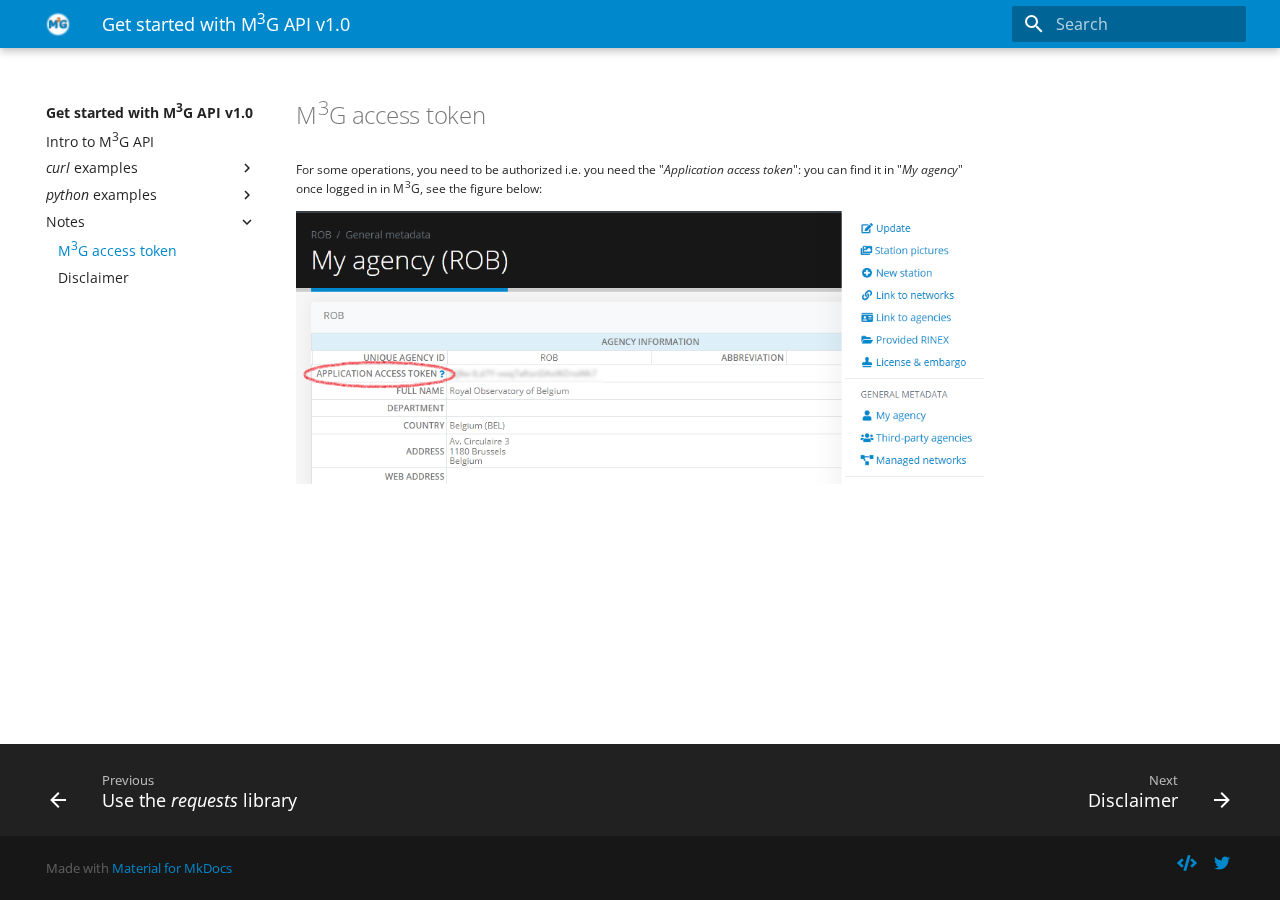
==== commit 38e878b6: "Deployed 91df7d5 with MkDocs version: 1.1.2" ====
--- a/authorization/index.html
+++ b/authorization/index.html
@@ -8,12 +8,12 @@
       
       
       
-      <link rel="shortcut icon" href="../m3g.png">
+      <link rel="shortcut icon" href="../images/m3g.png">
       <meta name="generator" content="mkdocs-1.1.2, mkdocs-material-6.1.0">
     
     
       
-        <title>M3G access token - M<sup>3</sup>G API v1.0 documentation</title>
+        <title>M3G access token - Get started with M<sup>3</sup>G API v1.0</title>
       
     
     
@@ -35,7 +35,7 @@
     
     
     
-      <link rel="stylesheet" href="../extra.css">
+      <link rel="stylesheet" href="../css/extra.css">
     
     
       
@@ -75,9 +75,9 @@
 
 <header class="md-header" data-md-component="header">
   <nav class="md-header-nav md-grid" aria-label="Header">
-    <a href=".." title="M&lt;sup&gt;3&lt;/sup&gt;G API v1.0 documentation" class="md-header-nav__button md-logo" aria-label="M<sup>3</sup>G API v1.0 documentation">
-      
-  <img src="../m3g.png" alt="logo">
+    <a href=".." title="Get started with M&lt;sup&gt;3&lt;/sup&gt;G API v1.0" class="md-header-nav__button md-logo" aria-label="Get started with M<sup>3</sup>G API v1.0">
+      
+  <img src="../images/m3g.png" alt="logo">
 
     </a>
     <label class="md-header-nav__button md-icon" for="__drawer">
@@ -87,7 +87,7 @@
       
         <div class="md-header-nav__ellipsis">
           <span class="md-header-nav__topic md-ellipsis">
-            M<sup>3</sup>G API v1.0 documentation
+            Get started with M<sup>3</sup>G API v1.0
           </span>
           <span class="md-header-nav__topic md-ellipsis">
             
@@ -148,12 +148,12 @@
 
 <nav class="md-nav md-nav--primary" aria-label="Navigation" data-md-level="0">
   <label class="md-nav__title" for="__drawer">
-    <a href=".." title="M&lt;sup&gt;3&lt;/sup&gt;G API v1.0 documentation" class="md-nav__button md-logo" aria-label="M<sup>3</sup>G API v1.0 documentation">
-      
-  <img src="../m3g.png" alt="logo">
-
-    </a>
-    M<sup>3</sup>G API v1.0 documentation
+    <a href=".." title="Get started with M&lt;sup&gt;3&lt;/sup&gt;G API v1.0" class="md-nav__button md-logo" aria-label="Get started with M<sup>3</sup>G API v1.0">
+      
+  <img src="../images/m3g.png" alt="logo">
+
+    </a>
+    Get started with M<sup>3</sup>G API v1.0
   </label>
   
   <ul class="md-nav__list" data-md-scrollfix>
@@ -164,8 +164,8 @@
 
 
   <li class="md-nav__item">
-    <a href=".." class="md-nav__link">
-      Intro
+    <a href="../intro/" class="md-nav__link">
+      Intro to M<sup>3</sup>G API
     </a>
   </li>
 
@@ -180,13 +180,13 @@
       <input class="md-nav__toggle md-toggle" data-md-toggle="nav-2" type="checkbox" id="nav-2">
     
     <label class="md-nav__link" for="nav-2">
-      Using <i>curl</i>
+      <i>curl</i> examples
       <span class="md-nav__icon md-icon"></span>
     </label>
-    <nav class="md-nav" aria-label="Using <i>curl</i>" data-md-level="1">
+    <nav class="md-nav" aria-label="<i>curl</i> examples" data-md-level="1">
       <label class="md-nav__title" for="nav-2">
         <span class="md-nav__icon md-icon"></span>
-        Using <i>curl</i>
+        <i>curl</i> examples
       </label>
       <ul class="md-nav__list" data-md-scrollfix>
         
@@ -230,13 +230,13 @@
       <input class="md-nav__toggle md-toggle" data-md-toggle="nav-3" type="checkbox" id="nav-3">
     
     <label class="md-nav__link" for="nav-3">
-      Using <i>python</i>
+      <i>python</i> examples
       <span class="md-nav__icon md-icon"></span>
     </label>
-    <nav class="md-nav" aria-label="Using <i>python</i>" data-md-level="1">
+    <nav class="md-nav" aria-label="<i>python</i> examples" data-md-level="1">
       <label class="md-nav__title" for="nav-3">
         <span class="md-nav__icon md-icon"></span>
-        Using <i>python</i>
+        <i>python</i> examples
       </label>
       <ul class="md-nav__list" data-md-scrollfix>
         
@@ -248,7 +248,7 @@
 
   <li class="md-nav__item">
     <a href="../python/" class="md-nav__link">
-      Use e.g. the <i>requests</i> library
+      Use the <i>requests</i> library
     </a>
   </li>
 
@@ -349,7 +349,7 @@
                 
                 <h1 id="m3g-access-token">M<sup>3</sup>G access token</h1>
 <p>For some operations, you need to be authorized i.e. you need the "<em>Application access token</em>": you can find it in "<em>My agency</em>" once logged in in M<sup>3</sup>G, see the figure below:</p>
-<p><img alt="figure" src="../key1.png" /></p>
+<p><img alt="figure" src="../images/key1.png" /></p>
                 
               
               
@@ -377,7 +377,7 @@
                 <span class="md-footer-nav__direction">
                   Previous
                 </span>
-                Use e.g. the <i>requests</i> library
+                Use the <i>requests</i> library
               </div>
             </div>
           </a>
--- a/css/extra.css
+++ b/css/extra.css
@@ -0,0 +1,8 @@
+[data-md-color-scheme='preference'] {
+  --md-primary-fg-color: #0088cc;
+  --md-footer-fg-color--light:  #0088cc;
+}
+
+.md-typeset {
+  font-size: 12px !important;
+}
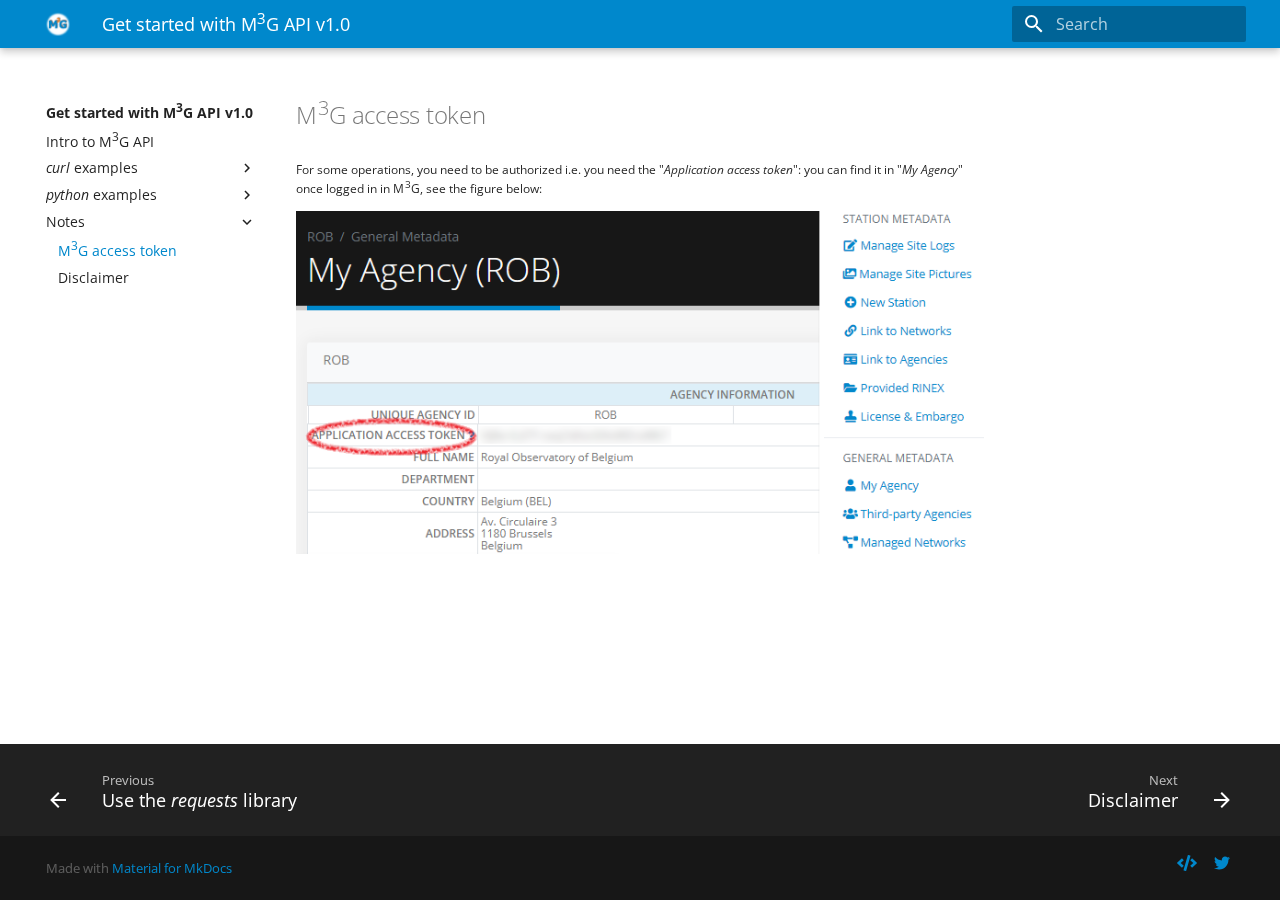
==== commit 2a40a7ac: "Deployed ca85ac9 with MkDocs version: 1.1.2" ====
--- a/authorization/index.html
+++ b/authorization/index.html
@@ -348,7 +348,7 @@
                 
                 
                 <h1 id="m3g-access-token">M<sup>3</sup>G access token</h1>
-<p>For some operations, you need to be authorized i.e. you need the "<em>Application access token</em>": you can find it in "<em>My agency</em>" once logged in in M<sup>3</sup>G, see the figure below:</p>
+<p>For some operations, you need to be authorized i.e. you need the "<em>Application access token</em>": you can find it in "<em>My Agency</em>" once logged in in M<sup>3</sup>G, see the figure below:</p>
 <p><img alt="figure" src="../images/key1.png" /></p>
                 
               
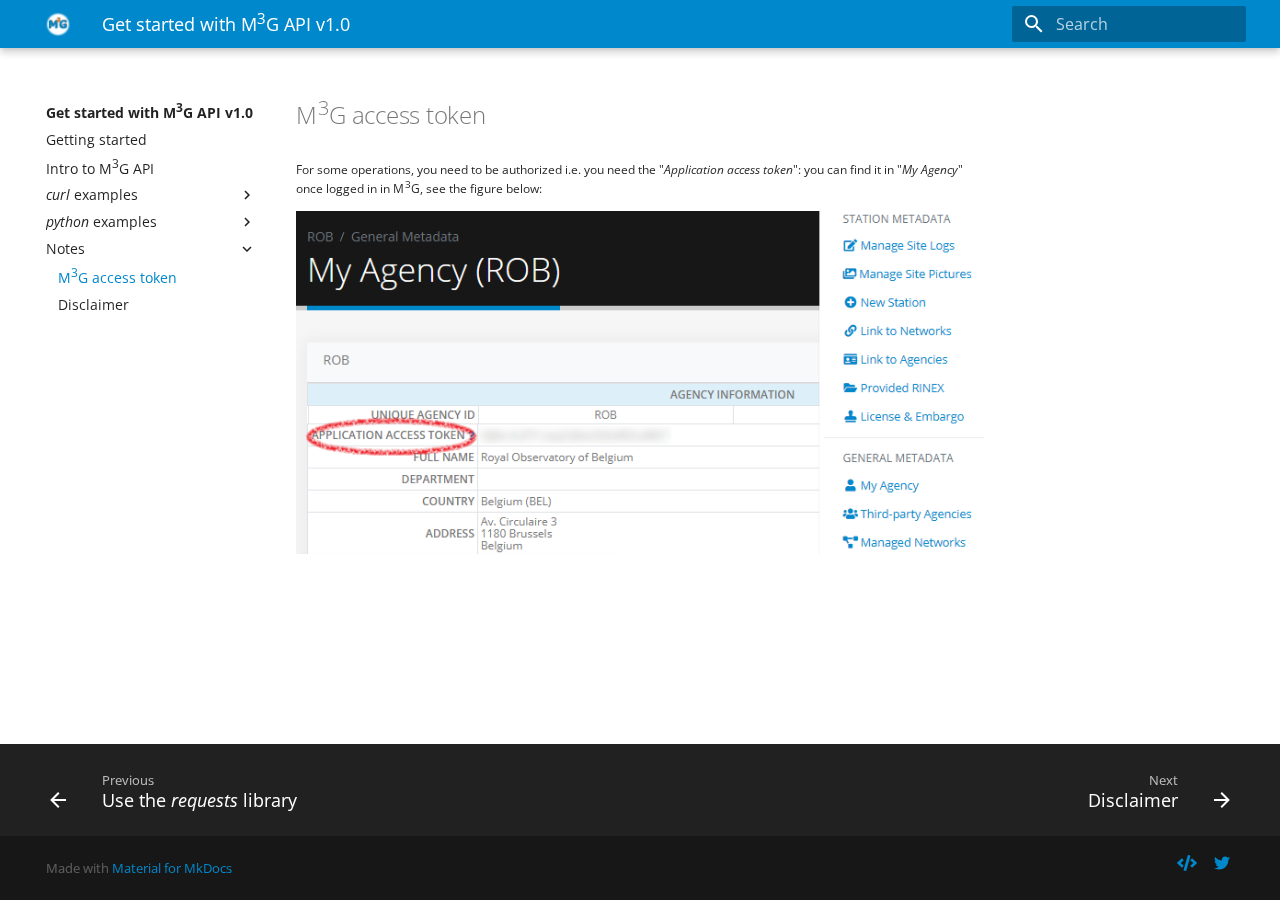
==== commit ee79db3a: "Deployed 7145f0c with MkDocs version: 1.1.2" ====
--- a/authorization/index.html
+++ b/authorization/index.html
@@ -8,8 +8,9 @@
       
       
       
+      
       <link rel="shortcut icon" href="../images/m3g.png">
-      <meta name="generator" content="mkdocs-1.1.2, mkdocs-material-6.1.0">
+      <meta name="generator" content="mkdocs-1.1.2, mkdocs-material-6.2.5">
     
     
       
@@ -17,18 +18,18 @@
       
     
     
-      <link rel="stylesheet" href="../assets/stylesheets/main.bc7e593a.min.css">
-      
-        
-        <link rel="stylesheet" href="../assets/stylesheets/palette.ab28b872.min.css">
-        
-      
-    
-    
-    
-      
-        
-        <link href="https://fonts.gstatic.com" rel="preconnect" crossorigin>
+      <link rel="stylesheet" href="../assets/stylesheets/main.15aa0b43.min.css">
+      
+        
+        <link rel="stylesheet" href="../assets/stylesheets/palette.75751829.min.css">
+        
+      
+    
+    
+    
+      
+        
+        <link rel="preconnect" href="https://fonts.gstatic.com" crossorigin>
         <link rel="stylesheet" href="https://fonts.googleapis.com/css?family=Open+Sans:300,400,400i,700%7CCourier+Prime&display=fallback">
         <style>body,input{font-family:"Open Sans",-apple-system,BlinkMacSystemFont,Helvetica,Arial,sans-serif}code,kbd,pre{font-family:"Courier Prime",SFMono-Regular,Consolas,Menlo,monospace}</style>
       
@@ -56,6 +57,7 @@
         <script>matchMedia("(prefers-color-scheme: dark)").matches&&document.body.setAttribute("data-md-color-scheme","slate")</script>
       
   
+    
     <input class="md-toggle" data-md-toggle="drawer" type="checkbox" id="__drawer" autocomplete="off">
     <input class="md-toggle" data-md-toggle="search" type="checkbox" id="__search" autocomplete="off">
     <label class="md-overlay" for="__drawer"></label>
@@ -84,18 +86,20 @@
       <svg xmlns="http://www.w3.org/2000/svg" viewBox="0 0 24 24"><path d="M3 6h18v2H3V6m0 5h18v2H3v-2m0 5h18v2H3v-2z"/></svg>
     </label>
     <div class="md-header-nav__title" data-md-component="header-title">
-      
-        <div class="md-header-nav__ellipsis">
-          <span class="md-header-nav__topic md-ellipsis">
+      <div class="md-header-nav__ellipsis">
+        <div class="md-header-nav__topic">
+          <span class="md-ellipsis">
             Get started with M<sup>3</sup>G API v1.0
           </span>
-          <span class="md-header-nav__topic md-ellipsis">
+        </div>
+        <div class="md-header-nav__topic">
+          <span class="md-ellipsis">
             
               M<sup>3</sup>G access token
             
           </span>
         </div>
-      
+      </div>
     </div>
     
       <label class="md-header-nav__button md-icon" for="__search">
@@ -106,7 +110,7 @@
   <label class="md-search__overlay" for="__search"></label>
   <div class="md-search__inner" role="search">
     <form class="md-search__form" name="search">
-      <input type="text" class="md-search__input" name="query" aria-label="Search" placeholder="Search" autocapitalize="off" autocorrect="off" autocomplete="off" spellcheck="false" data-md-component="search-query" data-md-state="active">
+      <input type="text" class="md-search__input" name="query" aria-label="Search" placeholder="Search" autocapitalize="off" autocorrect="off" autocomplete="off" spellcheck="false" data-md-component="search-query" data-md-state="active" required>
       <label class="md-search__icon md-icon" for="__search">
         <svg xmlns="http://www.w3.org/2000/svg" viewBox="0 0 24 24"><path d="M9.5 3A6.5 6.5 0 0116 9.5c0 1.61-.59 3.09-1.56 4.23l.27.27h.79l5 5-1.5 1.5-5-5v-.79l-.27-.27A6.516 6.516 0 019.5 16 6.5 6.5 0 013 9.5 6.5 6.5 0 019.5 3m0 2C7 5 5 7 5 9.5S7 14 9.5 14 14 12 14 9.5 12 5 9.5 5z"/></svg>
         <svg xmlns="http://www.w3.org/2000/svg" viewBox="0 0 24 24"><path d="M20 11v2H8l5.5 5.5-1.42 1.42L4.16 12l7.92-7.92L13.5 5.5 8 11h12z"/></svg>
@@ -141,11 +145,15 @@
         <div class="md-main__inner md-grid">
           
             
-              <div class="md-sidebar md-sidebar--primary" data-md-component="navigation">
+              
+              <div class="md-sidebar md-sidebar--primary" data-md-component="navigation" >
                 <div class="md-sidebar__scrollwrap">
                   <div class="md-sidebar__inner">
                     
 
+
+
+
 <nav class="md-nav md-nav--primary" aria-label="Navigation" data-md-level="0">
   <label class="md-nav__title" for="__drawer">
     <a href=".." title="Get started with M&lt;sup&gt;3&lt;/sup&gt;G API v1.0" class="md-nav__button md-logo" aria-label="Get started with M<sup>3</sup>G API v1.0">
@@ -163,160 +171,198 @@
       
 
 
-  <li class="md-nav__item">
-    <a href="../intro/" class="md-nav__link">
-      Intro to M<sup>3</sup>G API
-    </a>
-  </li>
-
-    
-      
-      
-      
-
-
-  <li class="md-nav__item md-nav__item--nested">
-    
-      <input class="md-nav__toggle md-toggle" data-md-toggle="nav-2" type="checkbox" id="nav-2">
-    
-    <label class="md-nav__link" for="nav-2">
-      <i>curl</i> examples
-      <span class="md-nav__icon md-icon"></span>
-    </label>
-    <nav class="md-nav" aria-label="<i>curl</i> examples" data-md-level="1">
-      <label class="md-nav__title" for="nav-2">
+  
+  
+  
+    <li class="md-nav__item">
+      <a href=".." class="md-nav__link">
+        Getting started
+      </a>
+    </li>
+  
+
+    
+      
+      
+      
+
+
+  
+  
+  
+    <li class="md-nav__item">
+      <a href="../intro/" class="md-nav__link">
+        Intro to M<sup>3</sup>G API
+      </a>
+    </li>
+  
+
+    
+      
+      
+      
+
+
+  
+  
+  
+    
+    <li class="md-nav__item md-nav__item--nested">
+      
+      
+        <input class="md-nav__toggle md-toggle" data-md-toggle="nav-3" type="checkbox" id="nav-3" >
+      
+      <label class="md-nav__link" for="nav-3">
+        <i>curl</i> examples
         <span class="md-nav__icon md-icon"></span>
-        <i>curl</i> examples
       </label>
-      <ul class="md-nav__list" data-md-scrollfix>
-        
-        
-          
-          
-          
-
-
-  <li class="md-nav__item">
-    <a href="../curl_download/" class="md-nav__link">
-      GET data from M<sup>3</sup>G
-    </a>
-  </li>
-
-        
-          
-          
-          
-
-
-  <li class="md-nav__item">
-    <a href="../curl_upload/" class="md-nav__link">
-      PUT data on M<sup>3</sup>G
-    </a>
-  </li>
-
-        
-      </ul>
-    </nav>
-  </li>
-
-    
-      
-      
-      
-
-
-  <li class="md-nav__item md-nav__item--nested">
-    
-      <input class="md-nav__toggle md-toggle" data-md-toggle="nav-3" type="checkbox" id="nav-3">
-    
-    <label class="md-nav__link" for="nav-3">
-      <i>python</i> examples
-      <span class="md-nav__icon md-icon"></span>
-    </label>
-    <nav class="md-nav" aria-label="<i>python</i> examples" data-md-level="1">
-      <label class="md-nav__title" for="nav-3">
+      <nav class="md-nav" aria-label="<i>curl</i> examples" data-md-level="1">
+        <label class="md-nav__title" for="nav-3">
+          <span class="md-nav__icon md-icon"></span>
+          <i>curl</i> examples
+        </label>
+        <ul class="md-nav__list" data-md-scrollfix>
+          
+          
+            
+  
+  
+  
+    <li class="md-nav__item">
+      <a href="../curl_download/" class="md-nav__link">
+        GET data from M<sup>3</sup>G
+      </a>
+    </li>
+  
+
+          
+            
+  
+  
+  
+    <li class="md-nav__item">
+      <a href="../curl_upload/" class="md-nav__link">
+        PUT data on M<sup>3</sup>G
+      </a>
+    </li>
+  
+
+          
+        </ul>
+      </nav>
+    </li>
+  
+
+    
+      
+      
+      
+
+
+  
+  
+  
+    
+    <li class="md-nav__item md-nav__item--nested">
+      
+      
+        <input class="md-nav__toggle md-toggle" data-md-toggle="nav-4" type="checkbox" id="nav-4" >
+      
+      <label class="md-nav__link" for="nav-4">
+        <i>python</i> examples
         <span class="md-nav__icon md-icon"></span>
-        <i>python</i> examples
       </label>
-      <ul class="md-nav__list" data-md-scrollfix>
-        
-        
-          
-          
-          
-
-
-  <li class="md-nav__item">
-    <a href="../python/" class="md-nav__link">
-      Use the <i>requests</i> library
-    </a>
-  </li>
-
-        
-      </ul>
-    </nav>
-  </li>
-
-    
-      
-      
-      
-
-  
-
-
-  <li class="md-nav__item md-nav__item--active md-nav__item--nested">
-    
-      <input class="md-nav__toggle md-toggle" data-md-toggle="nav-4" type="checkbox" id="nav-4" checked>
-    
-    <label class="md-nav__link" for="nav-4">
-      Notes
-      <span class="md-nav__icon md-icon"></span>
-    </label>
-    <nav class="md-nav" aria-label="Notes" data-md-level="1">
-      <label class="md-nav__title" for="nav-4">
+      <nav class="md-nav" aria-label="<i>python</i> examples" data-md-level="1">
+        <label class="md-nav__title" for="nav-4">
+          <span class="md-nav__icon md-icon"></span>
+          <i>python</i> examples
+        </label>
+        <ul class="md-nav__list" data-md-scrollfix>
+          
+          
+            
+  
+  
+  
+    <li class="md-nav__item">
+      <a href="../python/" class="md-nav__link">
+        Use the <i>requests</i> library
+      </a>
+    </li>
+  
+
+          
+        </ul>
+      </nav>
+    </li>
+  
+
+    
+      
+      
+      
+
+
+  
+  
+    
+  
+  
+    
+    <li class="md-nav__item md-nav__item--active md-nav__item--nested">
+      
+      
+        <input class="md-nav__toggle md-toggle" data-md-toggle="nav-5" type="checkbox" id="nav-5" checked>
+      
+      <label class="md-nav__link" for="nav-5">
+        Notes
         <span class="md-nav__icon md-icon"></span>
-        Notes
       </label>
-      <ul class="md-nav__list" data-md-scrollfix>
-        
-        
-          
-          
-          
-
-  
-
-
-  <li class="md-nav__item md-nav__item--active">
-    
-    <input class="md-nav__toggle md-toggle" data-md-toggle="toc" type="checkbox" id="__toc">
-    
-      
-    
-    
-    <a href="./" class="md-nav__link md-nav__link--active">
-      M<sup>3</sup>G access token
-    </a>
-    
-  </li>
-
-        
-          
-          
-          
-
-
-  <li class="md-nav__item">
-    <a href="../disclaimer/" class="md-nav__link">
-      Disclaimer
-    </a>
-  </li>
-
-        
-      </ul>
-    </nav>
-  </li>
+      <nav class="md-nav" aria-label="Notes" data-md-level="1">
+        <label class="md-nav__title" for="nav-5">
+          <span class="md-nav__icon md-icon"></span>
+          Notes
+        </label>
+        <ul class="md-nav__list" data-md-scrollfix>
+          
+          
+            
+  
+  
+    
+  
+  
+    <li class="md-nav__item md-nav__item--active">
+      
+      <input class="md-nav__toggle md-toggle" data-md-toggle="toc" type="checkbox" id="__toc">
+      
+        
+      
+      
+      <a href="./" class="md-nav__link md-nav__link--active">
+        M<sup>3</sup>G access token
+      </a>
+      
+    </li>
+  
+
+          
+            
+  
+  
+  
+    <li class="md-nav__item">
+      <a href="../disclaimer/" class="md-nav__link">
+        Disclaimer
+      </a>
+    </li>
+  
+
+          
+        </ul>
+      </nav>
+    </li>
+  
 
     
   </ul>
@@ -326,7 +372,8 @@
               </div>
             
             
-              <div class="md-sidebar md-sidebar--secondary" data-md-component="toc">
+              
+              <div class="md-sidebar md-sidebar--secondary" data-md-component="toc" >
                 <div class="md-sidebar__scrollwrap">
                   <div class="md-sidebar__inner">
                     
@@ -432,15 +479,15 @@
       
     </div>
     
-      <script src="../assets/javascripts/vendor.6a3d08fc.min.js"></script>
-      <script src="../assets/javascripts/bundle.71201edf.min.js"></script><script id="__lang" type="application/json">{"clipboard.copy": "Copy to clipboard", "clipboard.copied": "Copied to clipboard", "search.config.lang": "en", "search.config.pipeline": "trimmer, stopWordFilter", "search.config.separator": "[\\s\\-]+", "search.placeholder": "Search", "search.result.placeholder": "Type to start searching", "search.result.none": "No matching documents", "search.result.one": "1 matching document", "search.result.other": "# matching documents", "search.result.more.one": "1 more on this page", "search.result.more.other": "# more on this page", "search.result.term.missing": "Missing"}</script>
+      <script src="../assets/javascripts/vendor.93c04032.min.js"></script>
+      <script src="../assets/javascripts/bundle.83e5331e.min.js"></script><script id="__lang" type="application/json">{"clipboard.copy": "Copy to clipboard", "clipboard.copied": "Copied to clipboard", "search.config.lang": "en", "search.config.pipeline": "trimmer, stopWordFilter", "search.config.separator": "[\\s\\-]+", "search.placeholder": "Search", "search.result.placeholder": "Type to start searching", "search.result.none": "No matching documents", "search.result.one": "1 matching document", "search.result.other": "# matching documents", "search.result.more.one": "1 more on this page", "search.result.more.other": "# more on this page", "search.result.term.missing": "Missing"}</script>
       
       <script>
         app = initialize({
           base: "..",
           features: [],
           search: Object.assign({
-            worker: "../assets/javascripts/worker/search.4ac00218.min.js"
+            worker: "../assets/javascripts/worker/search.8c7e0a7e.min.js"
           }, typeof search !== "undefined" && search)
         })
       </script>
--- a/assets/stylesheets/main.15aa0b43.min.css
+++ b/assets/stylesheets/main.15aa0b43.min.css
@@ -0,0 +1,3 @@
+html{box-sizing:border-box;-webkit-text-size-adjust:none;-moz-text-size-adjust:none;-ms-text-size-adjust:none;text-size-adjust:none}*,*::before,*::after{box-sizing:inherit}body{margin:0}a,button,label,input{-webkit-tap-highlight-color:transparent}a{color:inherit;text-decoration:none}hr{display:block;box-sizing:content-box;height:.05rem;padding:0;overflow:visible;border:0}small{font-size:80%}sub,sup{line-height:1em}img{border-style:none}table{border-collapse:separate;border-spacing:0}td,th{font-weight:400;vertical-align:top}button{margin:0;padding:0;font-size:inherit;background:transparent;border:0}input{border:0;outline:none}:root{--md-default-fg-color: hsla(0, 0%, 0%, 0.87);--md-default-fg-color--light: hsla(0, 0%, 0%, 0.54);--md-default-fg-color--lighter: hsla(0, 0%, 0%, 0.32);--md-default-fg-color--lightest: hsla(0, 0%, 0%, 0.07);--md-default-bg-color: hsla(0, 0%, 100%, 1);--md-default-bg-color--light: hsla(0, 0%, 100%, 0.7);--md-default-bg-color--lighter: hsla(0, 0%, 100%, 0.3);--md-default-bg-color--lightest: hsla(0, 0%, 100%, 0.12);--md-primary-fg-color: hsla(231, 48%, 48%, 1);--md-primary-fg-color--light: hsla(231, 44%, 56%, 1);--md-primary-fg-color--dark: hsla(232, 54%, 41%, 1);--md-primary-bg-color: hsla(0, 0%, 100%, 1);--md-primary-bg-color--light: hsla(0, 0%, 100%, 0.7);--md-accent-fg-color: hsla(231, 99%, 66%, 1);--md-accent-fg-color--transparent: hsla(231, 99%, 66%, 0.1);--md-accent-bg-color: hsla(0, 0%, 100%, 1);--md-accent-bg-color--light: hsla(0, 0%, 100%, 0.7)}:root>*{--md-code-fg-color: hsla(200, 18%, 26%, 1);--md-code-bg-color: hsla(0, 0%, 96%, 1);--md-code-hl-color: hsla(60, 100%, 50%, 0.5);--md-code-hl-number-color: hsla(0, 67%, 50%, 1);--md-code-hl-special-color: hsla(340, 83%, 47%, 1);--md-code-hl-function-color: hsla(291, 45%, 50%, 1);--md-code-hl-constant-color: hsla(250, 63%, 60%, 1);--md-code-hl-keyword-color: hsla(219, 54%, 51%, 1);--md-code-hl-string-color: hsla(150, 63%, 30%, 1);--md-code-hl-name-color: var(--md-code-fg-color);--md-code-hl-operator-color: var(--md-default-fg-color--light);--md-code-hl-punctuation-color: var(--md-default-fg-color--light);--md-code-hl-comment-color: var(--md-default-fg-color--light);--md-code-hl-generic-color: var(--md-default-fg-color--light);--md-code-hl-variable-color: var(--md-default-fg-color--light);--md-typeset-color: var(--md-default-fg-color);--md-typeset-a-color: var(--md-primary-fg-color);--md-typeset-mark-color: hsla(60, 100%, 50%, 0.5);--md-typeset-del-color: hsla(6, 90%, 60%, 0.15);--md-typeset-ins-color: hsla(150, 90%, 44%, 0.15);--md-typeset-kbd-color: hsla(0, 0%, 98%, 1);--md-typeset-kbd-accent-color: hsla(0, 100%, 100%, 1);--md-typeset-kbd-border-color: hsla(0, 0%, 72%, 1);--md-admonition-fg-color: var(--md-default-fg-color);--md-admonition-bg-color: var(--md-default-bg-color);--md-footer-fg-color: hsla(0, 0%, 100%, 1);--md-footer-fg-color--light: hsla(0, 0%, 100%, 0.7);--md-footer-fg-color--lighter: hsla(0, 0%, 100%, 0.3);--md-footer-bg-color: hsla(0, 0%, 0%, 0.87);--md-footer-bg-color--dark: hsla(0, 0%, 0%, 0.32)}.md-icon svg{display:block;width:1.2rem;height:1.2rem;fill:currentColor}body{-webkit-font-smoothing:antialiased;-moz-osx-font-smoothing:grayscale}body,input{color:var(--md-typeset-color);font-feature-settings:"kern","liga";font-family:-apple-system,BlinkMacSystemFont,Helvetica,Arial,sans-serif}code,pre,kbd{color:var(--md-typeset-color);font-feature-settings:"kern";font-family:SFMono-Regular,Consolas,Menlo,monospace}:root{--md-typeset-table--ascending: url("data:image/svg+xml;charset=utf-8,<?xml version='1.0' encoding='UTF-8'?><!DOCTYPE svg PUBLIC '-//W3C//DTD SVG 1.1//EN' 'http://www.w3.org/Graphics/SVG/1.1/DTD/svg11.dtd'><svg xmlns='http://www.w3.org/2000/svg' xmlns:xlink='http://www.w3.org/1999/xlink' version='1.1' id='mdi-arrow-down' width='24' height='24' viewBox='0 0 24 24'><path d='M11,4H13V16L18.5,10.5L19.92,11.92L12,19.84L4.08,11.92L5.5,10.5L11,16V4Z'/></svg>");--md-typeset-table--descending: url("data:image/svg+xml;charset=utf-8,<?xml version='1.0' encoding='UTF-8'?><!DOCTYPE svg PUBLIC '-//W3C//DTD SVG 1.1//EN' 'http://www.w3.org/Graphics/SVG/1.1/DTD/svg11.dtd'><svg xmlns='http://www.w3.org/2000/svg' xmlns:xlink='http://www.w3.org/1999/xlink' version='1.1' id='mdi-arrow-up' width='24' height='24' viewBox='0 0 24 24'><path d='M13,20H11V8L5.5,13.5L4.08,12.08L12,4.16L19.92,12.08L18.5,13.5L13,8V20Z'/></svg>")}.md-typeset{font-size:.8rem;line-height:1.6;-webkit-print-color-adjust:exact;color-adjust:exact}@media print{.md-typeset{font-size:.68rem}}.md-typeset p,.md-typeset ul,.md-typeset ol,.md-typeset dl,.md-typeset blockquote{margin:1em 0}.md-typeset h1{margin:0 0 1.25em;color:var(--md-default-fg-color--light);font-weight:300;font-size:2em;line-height:1.3;letter-spacing:-0.01em}.md-typeset h2{margin:1.6em 0 .64em;font-weight:300;font-size:1.5625em;line-height:1.4;letter-spacing:-0.01em}.md-typeset h3{margin:1.6em 0 .8em;font-weight:400;font-size:1.25em;line-height:1.5;letter-spacing:-0.01em}.md-typeset h2+h3{margin-top:.8em}.md-typeset h4{margin:1em 0;font-weight:700;letter-spacing:-0.01em}.md-typeset h5,.md-typeset h6{margin:1.25em 0;color:var(--md-default-fg-color--light);font-weight:700;font-size:.8em;letter-spacing:-0.01em}.md-typeset h5{text-transform:uppercase}.md-typeset hr{margin:1.5em 0;border-bottom:.05rem solid var(--md-default-fg-color--lightest)}.md-typeset a{color:var(--md-typeset-a-color);word-break:break-word}.md-typeset a,.md-typeset a::before{transition:color 125ms}.md-typeset a:focus,.md-typeset a:hover{color:var(--md-accent-fg-color)}.md-typeset code,.md-typeset pre,.md-typeset kbd{color:var(--md-code-fg-color);direction:ltr}@media print{.md-typeset code,.md-typeset pre,.md-typeset kbd{white-space:pre-wrap}}.md-typeset code{padding:0 .2941176471em;font-size:.85em;word-break:break-word;background-color:var(--md-code-bg-color);border-radius:.1rem;-webkit-box-decoration-break:clone;box-decoration-break:clone}.md-typeset code:not(.focus-visible){outline:none;-webkit-tap-highlight-color:transparent}.md-typeset h1 code,.md-typeset h2 code,.md-typeset h3 code,.md-typeset h4 code,.md-typeset h5 code,.md-typeset h6 code{margin:initial;padding:initial;background-color:transparent;box-shadow:none}.md-typeset a>code{color:currentColor}.md-typeset pre{position:relative;margin:1em 0;line-height:1.4}.md-typeset pre>code{display:block;margin:0;padding:.7720588235em 1.1764705882em;overflow:auto;word-break:normal;box-shadow:none;-webkit-box-decoration-break:slice;box-decoration-break:slice;touch-action:auto;scrollbar-width:thin;scrollbar-color:var(--md-default-fg-color--lighter) transparent}.md-typeset pre>code:hover{scrollbar-color:var(--md-accent-fg-color) transparent}.md-typeset pre>code::-webkit-scrollbar{width:.2rem;height:.2rem}.md-typeset pre>code::-webkit-scrollbar-thumb{background-color:var(--md-default-fg-color--lighter)}.md-typeset pre>code::-webkit-scrollbar-thumb:hover{background-color:var(--md-accent-fg-color)}@media screen and (max-width: 44.9375em){.md-typeset>pre{margin:1em -0.8rem}.md-typeset>pre code{border-radius:0}}.md-typeset kbd{display:inline-block;padding:0 .6666666667em;color:var(--md-default-fg-color);font-size:.75em;vertical-align:text-top;word-break:break-word;background-color:var(--md-typeset-kbd-color);border-radius:.1rem;box-shadow:0 .1rem 0 .05rem var(--md-typeset-kbd-border-color),0 .1rem 0 var(--md-typeset-kbd-border-color),0 -0.1rem .2rem var(--md-typeset-kbd-accent-color) inset}.md-typeset mark{color:inherit;word-break:break-word;background-color:var(--md-typeset-mark-color);-webkit-box-decoration-break:clone;box-decoration-break:clone}.md-typeset abbr{text-decoration:none;border-bottom:.05rem dotted var(--md-default-fg-color--light);cursor:help}@media(hover: none){.md-typeset abbr{position:relative}.md-typeset abbr[title]:focus::after,.md-typeset abbr[title]:hover::after{box-shadow:0 2px 2px 0 rgba(0,0,0,.14),0 1px 5px 0 rgba(0,0,0,.12),0 3px 1px -2px rgba(0,0,0,.2);position:absolute;left:0;display:inline-block;width:auto;min-width:-webkit-max-content;min-width:-moz-max-content;min-width:max-content;max-width:80%;margin-top:2em;padding:.2rem .3rem;color:var(--md-default-bg-color);font-size:.7rem;background-color:var(--md-default-fg-color);border-radius:.1rem;content:attr(title)}}.md-typeset small{opacity:.75}.md-typeset sup,.md-typeset sub{margin-left:.078125em}[dir=rtl] .md-typeset sup,[dir=rtl] .md-typeset sub{margin-right:.078125em;margin-left:initial}.md-typeset blockquote{padding-left:.6rem;color:var(--md-default-fg-color--light);border-left:.2rem solid var(--md-default-fg-color--lighter)}[dir=rtl] .md-typeset blockquote{padding-right:.6rem;padding-left:initial;border-right:.2rem solid var(--md-default-fg-color--lighter);border-left:initial}.md-typeset ul{list-style-type:disc}.md-typeset ul,.md-typeset ol{margin-left:.625em;padding:0}[dir=rtl] .md-typeset ul,[dir=rtl] .md-typeset ol{margin-right:.625em;margin-left:initial}.md-typeset ul ol,.md-typeset ol ol{list-style-type:lower-alpha}.md-typeset ul ol ol,.md-typeset ol ol ol{list-style-type:lower-roman}.md-typeset ul li,.md-typeset ol li{margin-bottom:.5em;margin-left:1.25em}[dir=rtl] .md-typeset ul li,[dir=rtl] .md-typeset ol li{margin-right:1.25em;margin-left:initial}.md-typeset ul li p,.md-typeset ul li blockquote,.md-typeset ol li p,.md-typeset ol li blockquote{margin:.5em 0}.md-typeset ul li:last-child,.md-typeset ol li:last-child{margin-bottom:0}.md-typeset ul li ul,.md-typeset ul li ol,.md-typeset ol li ul,.md-typeset ol li ol{margin:.5em 0 .5em .625em}[dir=rtl] .md-typeset ul li ul,[dir=rtl] .md-typeset ul li ol,[dir=rtl] .md-typeset ol li ul,[dir=rtl] .md-typeset ol li ol{margin-right:.625em;margin-left:initial}.md-typeset dd{margin:1em 0 1.5em 1.875em}[dir=rtl] .md-typeset dd{margin-right:1.875em;margin-left:initial}.md-typeset img,.md-typeset svg{max-width:100%;height:auto}.md-typeset img[align=left],.md-typeset svg[align=left]{margin:1em;margin-left:0}.md-typeset img[align=right],.md-typeset svg[align=right]{margin:1em;margin-right:0}.md-typeset img[align]:only-child,.md-typeset svg[align]:only-child{margin-top:0}.md-typeset figure{width:-webkit-fit-content;width:-moz-fit-content;width:fit-content;max-width:100%;margin:0 auto;text-align:center}.md-typeset figure img{display:block}.md-typeset figcaption{max-width:24rem;margin:1em auto 2em;font-style:italic}.md-typeset iframe{max-width:100%}.md-typeset table:not([class]){display:inline-block;max-width:100%;overflow:auto;font-size:.64rem;background-color:var(--md-default-bg-color);border-radius:.1rem;box-shadow:0 .2rem .5rem rgba(0,0,0,.05),0 0 .05rem rgba(0,0,0,.1);touch-action:auto}@media print{.md-typeset table:not([class]){display:table}}.md-typeset table:not([class])+*{margin-top:1.5em}.md-typeset table:not([class]) th>*:first-child,.md-typeset table:not([class]) td>*:first-child{margin-top:0}.md-typeset table:not([class]) th>*:last-child,.md-typeset table:not([class]) td>*:last-child{margin-bottom:0}.md-typeset table:not([class]) th:not([align]),.md-typeset table:not([class]) td:not([align]){text-align:left}[dir=rtl] .md-typeset table:not([class]) th:not([align]),[dir=rtl] .md-typeset table:not([class]) td:not([align]){text-align:right}.md-typeset table:not([class]) th{min-width:5rem;padding:.9375em 1.25em;color:var(--md-default-bg-color);vertical-align:top;background-color:var(--md-default-fg-color--light)}.md-typeset table:not([class]) th a{color:inherit}.md-typeset table:not([class]) td{padding:.9375em 1.25em;vertical-align:top;border-top:.05rem solid var(--md-default-fg-color--lightest)}.md-typeset table:not([class]) tr{transition:background-color 125ms}.md-typeset table:not([class]) tr:hover{background-color:rgba(0,0,0,.035);box-shadow:0 .05rem 0 var(--md-default-bg-color) inset}.md-typeset table:not([class]) tr:first-child td{border-top:0}.md-typeset table:not([class]) a{word-break:normal}.md-typeset table th[role=columnheader]{cursor:pointer}.md-typeset table th[role=columnheader]::after{display:inline-block;width:1.2em;height:1.2em;margin-left:.5em;vertical-align:sub;-webkit-mask-repeat:no-repeat;mask-repeat:no-repeat;-webkit-mask-size:contain;mask-size:contain;content:""}.md-typeset table th[role=columnheader][aria-sort=ascending]::after{background-color:currentColor;-webkit-mask-image:var(--md-typeset-table--ascending);mask-image:var(--md-typeset-table--ascending)}.md-typeset table th[role=columnheader][aria-sort=descending]::after{background-color:currentColor;-webkit-mask-image:var(--md-typeset-table--descending);mask-image:var(--md-typeset-table--descending)}.md-typeset__scrollwrap{margin:1em -0.8rem;overflow-x:auto;touch-action:auto}.md-typeset__table{display:inline-block;margin-bottom:.5em;padding:0 .8rem}@media print{.md-typeset__table{display:block}}html .md-typeset__table table{display:table;width:100%;margin:0;overflow:hidden}html{height:100%;overflow-x:hidden;font-size:125%}@media screen and (min-width: 100em){html{font-size:137.5%}}@media screen and (min-width: 125em){html{font-size:150%}}body{position:relative;display:flex;flex-direction:column;width:100%;min-height:100%;font-size:.5rem;background-color:var(--md-default-bg-color)}@media print{body{display:block}}@media screen and (max-width: 59.9375em){body[data-md-state=lock]{position:fixed}}.md-grid{max-width:61rem;margin-right:auto;margin-left:auto}.md-container{display:flex;flex-direction:column;flex-grow:1}@media print{.md-container{display:block}}.md-main{flex-grow:1}.md-main__inner{display:flex;height:100%;margin-top:1.5rem}.md-ellipsis{overflow:hidden;white-space:nowrap;text-overflow:ellipsis}.md-toggle{display:none}.md-skip{position:fixed;z-index:-1;margin:.5rem;padding:.3rem .5rem;color:var(--md-default-bg-color);font-size:.64rem;background-color:var(--md-default-fg-color);border-radius:.1rem;transform:translateY(0.4rem);opacity:0}.md-skip:focus{z-index:10;transform:translateY(0);opacity:1;transition:transform 250ms cubic-bezier(0.4, 0, 0.2, 1),opacity 175ms 75ms}@page{margin:25mm}.md-announce{overflow:auto;background-color:var(--md-footer-bg-color)}@media print{.md-announce{display:none}}.md-announce__inner{margin:.6rem auto;padding:0 .8rem;color:var(--md-footer-fg-color);font-size:.7rem}.md-typeset .md-button{display:inline-block;padding:.625em 2em;color:var(--md-primary-fg-color);font-weight:700;border:.1rem solid currentColor;border-radius:.1rem;transition:color 125ms,background-color 125ms,border-color 125ms}.md-typeset .md-button--primary{color:var(--md-primary-bg-color);background-color:var(--md-primary-fg-color);border-color:var(--md-primary-fg-color)}.md-typeset .md-button:focus,.md-typeset .md-button:hover{color:var(--md-accent-bg-color);background-color:var(--md-accent-fg-color);border-color:var(--md-accent-fg-color)}:root{--md-clipboard-icon: url("data:image/svg+xml;charset=utf-8,<?xml version='1.0' encoding='UTF-8'?><!DOCTYPE svg PUBLIC '-//W3C//DTD SVG 1.1//EN' 'http://www.w3.org/Graphics/SVG/1.1/DTD/svg11.dtd'><svg xmlns='http://www.w3.org/2000/svg' xmlns:xlink='http://www.w3.org/1999/xlink' version='1.1' id='mdi-content-copy' width='24' height='24' viewBox='0 0 24 24'><path d='M19,21H8V7H19M19,5H8A2,2 0 0,0 6,7V21A2,2 0 0,0 8,23H19A2,2 0 0,0 21,21V7A2,2 0 0,0 19,5M16,1H4A2,2 0 0,0 2,3V17H4V3H16V1Z'/></svg>")}.md-clipboard{position:absolute;top:.5em;right:.5em;z-index:1;width:1.5em;height:1.5em;color:var(--md-default-fg-color--lightest);border-radius:.1rem;cursor:pointer;transition:color 250ms}@media print{.md-clipboard{display:none}}:hover>.md-clipboard{color:var(--md-default-fg-color--light)}.md-clipboard:focus,.md-clipboard:hover{color:var(--md-accent-fg-color)}.md-clipboard::after{display:block;width:1.125em;height:1.125em;margin:0 auto;background-color:currentColor;-webkit-mask-image:var(--md-clipboard-icon);mask-image:var(--md-clipboard-icon);-webkit-mask-repeat:no-repeat;mask-repeat:no-repeat;-webkit-mask-size:contain;mask-size:contain;content:""}.md-content{flex-grow:1;overflow:hidden;scroll-padding-top:51.2rem}.md-content__inner{margin:0 .8rem 1.2rem;padding-top:.6rem}@media screen and (min-width: 76.25em){.md-sidebar--primary:not([hidden])~.md-content>.md-content__inner{margin-left:1.2rem}[dir=rtl] .md-sidebar--primary:not([hidden])~.md-content>.md-content__inner{margin-right:1.2rem;margin-left:.8rem}.md-sidebar--secondary:not([hidden])~.md-content>.md-content__inner{margin-right:1.2rem}[dir=rtl] .md-sidebar--secondary:not([hidden])~.md-content>.md-content__inner{margin-right:.8rem;margin-left:1.2rem}}.md-content__inner::before{display:block;height:.4rem;content:""}.md-content__inner>:last-child{margin-bottom:0}.md-content__button{float:right;margin:.4rem 0;margin-left:.4rem;padding:0}@media print{.md-content__button{display:none}}[dir=rtl] .md-content__button{float:left;margin-right:.4rem;margin-left:initial}[dir=rtl] .md-content__button svg{transform:scaleX(-1)}.md-typeset .md-content__button{color:var(--md-default-fg-color--lighter)}.md-content__button svg{display:inline;vertical-align:top}.md-dialog{box-shadow:0 2px 2px 0 rgba(0,0,0,.14),0 1px 5px 0 rgba(0,0,0,.12),0 3px 1px -2px rgba(0,0,0,.2);position:fixed;right:.8rem;bottom:.8rem;left:initial;z-index:2;display:block;min-width:11.1rem;padding:.4rem .6rem;color:var(--md-default-bg-color);font-size:.7rem;background-color:var(--md-default-fg-color);border:none;border-radius:.1rem;transform:translateY(100%);opacity:0;transition:transform 0ms 400ms,opacity 400ms}@media print{.md-dialog{display:none}}[dir=rtl] .md-dialog{right:initial;left:.8rem}.md-dialog[data-md-state=open]{transform:translateY(0);opacity:1;transition:transform 400ms cubic-bezier(0.075, 0.85, 0.175, 1),opacity 400ms}.md-header{position:-webkit-sticky;position:sticky;top:0;right:0;left:0;z-index:2;color:var(--md-primary-bg-color);background-color:var(--md-primary-fg-color);box-shadow:0 0 .2rem rgba(0,0,0,0),0 .2rem .4rem rgba(0,0,0,0);transition:color 250ms,background-color 250ms}@media print{.md-header{display:none}}.md-header[data-md-state=shadow]{box-shadow:0 0 .2rem rgba(0,0,0,.1),0 .2rem .4rem rgba(0,0,0,.2);transition:transform 250ms cubic-bezier(0.1, 0.7, 0.1, 1),color 250ms,background-color 250ms,box-shadow 250ms}.md-header[data-md-state=hidden]{transform:translateY(-100%);transition:transform 250ms cubic-bezier(0.8, 0, 0.6, 1),color 250ms,background-color 250ms,box-shadow 250ms}.md-header-nav{display:flex;align-items:center;padding:0 .2rem}.md-header-nav__button{position:relative;z-index:1;display:inline-block;margin:.2rem;padding:.4rem;color:currentColor;vertical-align:middle;cursor:pointer;transition:opacity 250ms}.md-header-nav__button:focus,.md-header-nav__button:hover{opacity:.7}.md-header-nav__button:not(.focus-visible){outline:none}.md-header-nav__button.md-logo{margin:.2rem;padding:.4rem}@media screen and (max-width: 76.1875em){.md-header-nav__button.md-logo{display:none}}.md-header-nav__button.md-logo img,.md-header-nav__button.md-logo svg{display:block;width:1.2rem;height:1.2rem;fill:currentColor}@media screen and (min-width: 60em){.md-header-nav__button[for=__search]{display:none}}.no-js .md-header-nav__button[for=__search]{display:none}[dir=rtl] .md-header-nav__button[for=__search] svg{transform:scaleX(-1)}@media screen and (min-width: 76.25em){.md-header-nav__button[for=__drawer]{display:none}}.md-header-nav__topic{position:absolute;display:flex;max-width:100%;transition:transform 400ms cubic-bezier(0.1, 0.7, 0.1, 1),opacity 150ms}.md-header-nav__topic+.md-header-nav__topic{z-index:-1;transform:translateX(1.25rem);opacity:0;transition:transform 400ms cubic-bezier(1, 0.7, 0.1, 0.1),opacity 150ms;pointer-events:none}[dir=rtl] .md-header-nav__topic+.md-header-nav__topic{transform:translateX(-1.25rem)}.md-header-nav__title{flex-grow:1;height:2.4rem;margin-right:.4rem;margin-left:1rem;font-size:.9rem;line-height:2.4rem}.md-header-nav__title[data-md-state=active] .md-header-nav__topic{z-index:-1;transform:translateX(-1.25rem);opacity:0;transition:transform 400ms cubic-bezier(1, 0.7, 0.1, 0.1),opacity 150ms;pointer-events:none}[dir=rtl] .md-header-nav__title[data-md-state=active] .md-header-nav__topic{transform:translateX(1.25rem)}.md-header-nav__title[data-md-state=active] .md-header-nav__topic+.md-header-nav__topic{z-index:0;transform:translateX(0);opacity:1;transition:transform 400ms cubic-bezier(0.1, 0.7, 0.1, 1),opacity 150ms;pointer-events:initial}.md-header-nav__title>.md-header-nav__ellipsis{position:relative;width:100%;height:100%}.md-header-nav__source{display:none}@media screen and (min-width: 60em){.md-header-nav__source{display:block;width:11.7rem;max-width:11.7rem;margin-left:1rem}[dir=rtl] .md-header-nav__source{margin-right:1rem;margin-left:initial}}@media screen and (min-width: 76.25em){.md-header-nav__source{margin-left:1.4rem}[dir=rtl] .md-header-nav__source{margin-right:1.4rem}}.md-footer{color:var(--md-footer-fg-color);background-color:var(--md-footer-bg-color)}@media print{.md-footer{display:none}}.md-footer-nav__inner{padding:.2rem;overflow:auto}.md-footer-nav__link{display:flex;padding-top:1.4rem;padding-bottom:.4rem;transition:opacity 250ms}@media screen and (min-width: 45em){.md-footer-nav__link{width:50%}}.md-footer-nav__link:focus,.md-footer-nav__link:hover{opacity:.7}.md-footer-nav__link--prev{float:left}@media screen and (max-width: 44.9375em){.md-footer-nav__link--prev{width:25%}.md-footer-nav__link--prev .md-footer-nav__title{display:none}}[dir=rtl] .md-footer-nav__link--prev{float:right}[dir=rtl] .md-footer-nav__link--prev svg{transform:scaleX(-1)}.md-footer-nav__link--next{float:right;text-align:right}@media screen and (max-width: 44.9375em){.md-footer-nav__link--next{width:75%}}[dir=rtl] .md-footer-nav__link--next{float:left;text-align:left}[dir=rtl] .md-footer-nav__link--next svg{transform:scaleX(-1)}.md-footer-nav__title{position:relative;flex-grow:1;max-width:calc(100% - 2.4rem);padding:0 1rem;font-size:.9rem;line-height:2.4rem}.md-footer-nav__button{margin:.2rem;padding:.4rem}.md-footer-nav__direction{position:absolute;right:0;left:0;margin-top:-1rem;padding:0 1rem;font-size:.64rem;opacity:.7}.md-footer-meta{background-color:var(--md-footer-bg-color--dark)}.md-footer-meta__inner{display:flex;flex-wrap:wrap;justify-content:space-between;padding:.2rem}html .md-footer-meta.md-typeset a{color:var(--md-footer-fg-color--light)}html .md-footer-meta.md-typeset a:focus,html .md-footer-meta.md-typeset a:hover{color:var(--md-footer-fg-color)}.md-footer-copyright{width:100%;margin:auto .6rem;padding:.4rem 0;color:var(--md-footer-fg-color--lighter);font-size:.64rem}@media screen and (min-width: 45em){.md-footer-copyright{width:auto}}.md-footer-copyright__highlight{color:var(--md-footer-fg-color--light)}.md-footer-social{margin:0 .4rem;padding:.2rem 0 .6rem}@media screen and (min-width: 45em){.md-footer-social{padding:.6rem 0}}.md-footer-social__link{display:inline-block;width:1.6rem;height:1.6rem;text-align:center}.md-footer-social__link::before{line-height:1.9}.md-footer-social__link svg{max-height:.8rem;vertical-align:-25%;fill:currentColor}:root{--md-nav-icon--prev: url("data:image/svg+xml;charset=utf-8,<?xml version='1.0' encoding='UTF-8'?><!DOCTYPE svg PUBLIC '-//W3C//DTD SVG 1.1//EN' 'http://www.w3.org/Graphics/SVG/1.1/DTD/svg11.dtd'><svg xmlns='http://www.w3.org/2000/svg' xmlns:xlink='http://www.w3.org/1999/xlink' version='1.1' id='mdi-arrow-left' width='24' height='24' viewBox='0 0 24 24'><path d='M20,11V13H8L13.5,18.5L12.08,19.92L4.16,12L12.08,4.08L13.5,5.5L8,11H20Z'/></svg>");--md-nav-icon--next: url("data:image/svg+xml;charset=utf-8,<?xml version='1.0' encoding='UTF-8'?><!DOCTYPE svg PUBLIC '-//W3C//DTD SVG 1.1//EN' 'http://www.w3.org/Graphics/SVG/1.1/DTD/svg11.dtd'><svg xmlns='http://www.w3.org/2000/svg' xmlns:xlink='http://www.w3.org/1999/xlink' version='1.1' id='mdi-chevron-right' width='24' height='24' viewBox='0 0 24 24'><path d='M8.59,16.58L13.17,12L8.59,7.41L10,6L16,12L10,18L8.59,16.58Z'/></svg>");--md-toc-icon: url("data:image/svg+xml;charset=utf-8,<?xml version='1.0' encoding='UTF-8'?><!DOCTYPE svg PUBLIC '-//W3C//DTD SVG 1.1//EN' 'http://www.w3.org/Graphics/SVG/1.1/DTD/svg11.dtd'><svg xmlns='http://www.w3.org/2000/svg' xmlns:xlink='http://www.w3.org/1999/xlink' version='1.1' id='mdi-table-of-contents' width='24' height='24' viewBox='0 0 24 24'><path d='M3,9H17V7H3V9M3,13H17V11H3V13M3,17H17V15H3V17M19,17H21V15H19V17M19,7V9H21V7H19M19,13H21V11H19V13Z'/></svg>")}.md-nav{font-size:.7rem;line-height:1.3}.md-nav__title{display:block;padding:0 .6rem;overflow:hidden;font-weight:700;text-overflow:ellipsis}.md-nav__title .md-nav__button{display:none}.md-nav__title .md-nav__button img{width:auto;height:100%}.md-nav__title .md-nav__button.md-logo img,.md-nav__title .md-nav__button.md-logo svg{display:block;width:2.4rem;height:2.4rem;fill:currentColor}.md-nav__list{margin:0;padding:0;list-style:none}.md-nav__item{padding:0 .6rem}.md-nav__item .md-nav__item{padding-right:0}[dir=rtl] .md-nav__item .md-nav__item{padding-right:.6rem;padding-left:0}.md-nav__link{display:block;margin-top:.625em;overflow:hidden;text-overflow:ellipsis;cursor:pointer;transition:color 125ms;scroll-snap-align:start}.md-nav__link[data-md-state=blur]{color:var(--md-default-fg-color--light)}.md-nav__item .md-nav__link--active{color:var(--md-typeset-a-color)}.md-nav__item--nested>.md-nav__link{color:inherit}.md-nav__link:focus,.md-nav__link:hover{color:var(--md-accent-fg-color)}.md-nav--primary .md-nav__link[for=__toc]{display:none}.md-nav--primary .md-nav__link[for=__toc] .md-icon::after{display:block;width:100%;height:100%;-webkit-mask-image:var(--md-toc-icon);mask-image:var(--md-toc-icon);background-color:currentColor}.md-nav--primary .md-nav__link[for=__toc]~.md-nav{display:none}.md-nav__source{display:none}@media screen and (max-width: 76.1875em){.md-nav--primary,.md-nav--primary .md-nav{position:absolute;top:0;right:0;left:0;z-index:1;display:flex;flex-direction:column;height:100%;background-color:var(--md-default-bg-color)}.md-nav--primary .md-nav__title,.md-nav--primary .md-nav__item{font-size:.8rem;line-height:1.5}.md-nav--primary .md-nav__title{position:relative;height:5.6rem;padding:3rem .8rem .2rem;color:var(--md-default-fg-color--light);font-weight:400;line-height:2.4rem;white-space:nowrap;background-color:var(--md-default-fg-color--lightest);cursor:pointer}.md-nav--primary .md-nav__title .md-nav__icon{position:absolute;top:.4rem;left:.4rem;display:block;width:1.2rem;height:1.2rem;margin:.2rem}[dir=rtl] .md-nav--primary .md-nav__title .md-nav__icon{right:.4rem;left:initial}.md-nav--primary .md-nav__title .md-nav__icon::after{display:block;width:100%;height:100%;background-color:currentColor;-webkit-mask-image:var(--md-nav-icon--prev);mask-image:var(--md-nav-icon--prev);-webkit-mask-repeat:no-repeat;mask-repeat:no-repeat;-webkit-mask-size:contain;mask-size:contain;content:""}.md-nav--primary .md-nav__title~.md-nav__list{overflow-y:auto;background-color:var(--md-default-bg-color);box-shadow:0 .05rem 0 var(--md-default-fg-color--lightest) inset;-webkit-scroll-snap-type:y mandatory;-ms-scroll-snap-type:y mandatory;scroll-snap-type:y mandatory;touch-action:pan-y}.md-nav--primary .md-nav__title~.md-nav__list>:first-child{border-top:0}.md-nav--primary .md-nav__title[for=__drawer]{color:var(--md-primary-bg-color);background-color:var(--md-primary-fg-color)}.md-nav--primary .md-nav__title .md-logo{position:absolute;top:.2rem;left:.2rem;display:block;margin:.2rem;padding:.4rem}[dir=rtl] .md-nav--primary .md-nav__title .md-logo{right:.2rem;left:initial}.md-nav--primary .md-nav__list{flex:1}.md-nav--primary .md-nav__item{padding:0;border-top:.05rem solid var(--md-default-fg-color--lightest)}.md-nav--primary .md-nav__item--nested>.md-nav__link{padding-right:2.4rem}[dir=rtl] .md-nav--primary .md-nav__item--nested>.md-nav__link{padding-right:.8rem;padding-left:2.4rem}.md-nav--primary .md-nav__item--active>.md-nav__link{color:var(--md-typeset-a-color)}.md-nav--primary .md-nav__item--active>.md-nav__link:focus,.md-nav--primary .md-nav__item--active>.md-nav__link:hover{color:var(--md-accent-fg-color)}.md-nav--primary .md-nav__link{position:relative;margin-top:0;padding:.6rem .8rem}.md-nav--primary .md-nav__link .md-nav__icon{position:absolute;top:50%;right:.6rem;width:1.2rem;height:1.2rem;margin-top:-0.6rem;color:inherit;font-size:1.2rem}[dir=rtl] .md-nav--primary .md-nav__link .md-nav__icon{right:initial;left:.6rem}.md-nav--primary .md-nav__link .md-nav__icon::after{display:block;width:100%;height:100%;background-color:currentColor;-webkit-mask-image:var(--md-nav-icon--next);mask-image:var(--md-nav-icon--next);-webkit-mask-repeat:no-repeat;mask-repeat:no-repeat;-webkit-mask-size:contain;mask-size:contain;content:""}[dir=rtl] .md-nav--primary .md-nav__icon::after{transform:scale(-1)}.md-nav--primary .md-nav--secondary .md-nav__link{position:static}.md-nav--primary .md-nav--secondary .md-nav{position:static;background-color:transparent}.md-nav--primary .md-nav--secondary .md-nav .md-nav__link{padding-left:1.4rem}[dir=rtl] .md-nav--primary .md-nav--secondary .md-nav .md-nav__link{padding-right:1.4rem;padding-left:initial}.md-nav--primary .md-nav--secondary .md-nav .md-nav .md-nav__link{padding-left:2rem}[dir=rtl] .md-nav--primary .md-nav--secondary .md-nav .md-nav .md-nav__link{padding-right:2rem;padding-left:initial}.md-nav--primary .md-nav--secondary .md-nav .md-nav .md-nav .md-nav__link{padding-left:2.6rem}[dir=rtl] .md-nav--primary .md-nav--secondary .md-nav .md-nav .md-nav .md-nav__link{padding-right:2.6rem;padding-left:initial}.md-nav--primary .md-nav--secondary .md-nav .md-nav .md-nav .md-nav .md-nav__link{padding-left:3.2rem}[dir=rtl] .md-nav--primary .md-nav--secondary .md-nav .md-nav .md-nav .md-nav .md-nav__link{padding-right:3.2rem;padding-left:initial}.md-nav--secondary{background-color:transparent}.md-nav__toggle~.md-nav{display:flex;transform:translateX(100%);opacity:0;transition:transform 250ms cubic-bezier(0.8, 0, 0.6, 1),opacity 125ms 50ms}[dir=rtl] .md-nav__toggle~.md-nav{transform:translateX(-100%)}.md-nav__toggle:checked~.md-nav{transform:translateX(0);opacity:1;transition:transform 250ms cubic-bezier(0.4, 0, 0.2, 1),opacity 125ms 125ms}.md-nav__toggle:checked~.md-nav>.md-nav__list{-webkit-backface-visibility:hidden;backface-visibility:hidden}}@media screen and (max-width: 59.9375em){.md-nav--primary .md-nav__link[for=__toc]{display:block;padding-right:2.4rem}[dir=rtl] .md-nav--primary .md-nav__link[for=__toc]{padding-right:.8rem;padding-left:2.4rem}.md-nav--primary .md-nav__link[for=__toc] .md-icon::after{content:""}.md-nav--primary .md-nav__link[for=__toc]+.md-nav__link{display:none}.md-nav--primary .md-nav__link[for=__toc]~.md-nav{display:flex}.md-nav__source{display:block;padding:0 .2rem;color:var(--md-primary-bg-color);background-color:var(--md-primary-fg-color--dark)}}@media screen and (min-width: 60em)and (max-width: 76.1875em){.md-nav--integrated .md-nav__link[for=__toc]{display:block;padding-right:2.4rem;scroll-snap-align:initial}[dir=rtl] .md-nav--integrated .md-nav__link[for=__toc]{padding-right:.8rem;padding-left:2.4rem}.md-nav--integrated .md-nav__link[for=__toc] .md-icon::after{content:""}.md-nav--integrated .md-nav__link[for=__toc]+.md-nav__link{display:none}.md-nav--integrated .md-nav__link[for=__toc]~.md-nav{display:flex}}@media screen and (min-width: 60em){.md-nav--secondary .md-nav__title[for=__toc]{scroll-snap-align:start}.md-nav--secondary .md-nav__title .md-nav__icon{display:none}}@media screen and (min-width: 76.25em){.md-nav{transition:max-height 250ms cubic-bezier(0.86, 0, 0.07, 1)}.md-nav--primary .md-nav__title[for=__drawer]{scroll-snap-align:start}.md-nav--primary .md-nav__title .md-nav__icon{display:none}.md-nav__toggle~.md-nav{display:none}.md-nav__toggle:checked~.md-nav,.md-nav__toggle:indeterminate~.md-nav{display:block}.md-nav__item--nested>.md-nav>.md-nav__title{display:none}.md-nav__item--section{display:block;margin:1.25em 0}.md-nav__item--section:last-child{margin-bottom:0}.md-nav__item--section>.md-nav__link{display:none}.md-nav__item--section>.md-nav{display:block}.md-nav__item--section>.md-nav>.md-nav__title{display:block;padding:0;pointer-events:none;scroll-snap-align:start}.md-nav__item--section>.md-nav>.md-nav__list>.md-nav__item{padding:0}.md-nav__icon{float:right;width:.9rem;height:.9rem;transition:transform 250ms}[dir=rtl] .md-nav__icon{float:left;transform:rotate(180deg)}.md-nav__icon::after{display:inline-block;width:100%;height:100%;vertical-align:-0.1rem;background-color:currentColor;-webkit-mask-image:var(--md-nav-icon--next);mask-image:var(--md-nav-icon--next);-webkit-mask-repeat:no-repeat;mask-repeat:no-repeat;-webkit-mask-size:contain;mask-size:contain;content:""}.md-nav__item--nested .md-nav__toggle:checked~.md-nav__link .md-nav__icon,.md-nav__item--nested .md-nav__toggle:indeterminate~.md-nav__link .md-nav__icon{transform:rotate(90deg)}.md-nav--lifted>.md-nav__list>.md-nav__item--nested,.md-nav--lifted>.md-nav__title{display:none}.md-nav--lifted>.md-nav__list>.md-nav__item{display:none}.md-nav--lifted>.md-nav__list>.md-nav__item--active{display:block;padding:0}.md-nav--lifted>.md-nav__list>.md-nav__item--active>.md-nav__link{display:none}.md-nav--lifted>.md-nav__list>.md-nav__item--active>.md-nav>.md-nav__title{display:block;padding:0 .6rem;pointer-events:none;scroll-snap-align:start}.md-nav--lifted>.md-nav__list>.md-nav__item>.md-nav__item{padding-right:.6rem}.md-nav--lifted .md-nav[data-md-level="1"]{display:block}.md-nav--integrated .md-nav__link[for=__toc]~.md-nav{display:block;margin-bottom:1.25em;border-left:.05rem solid var(--md-primary-fg-color)}.md-nav--integrated .md-nav__link[for=__toc]~.md-nav>.md-nav__title{display:none}}:root{--md-search-result-icon: url("data:image/svg+xml;charset=utf-8,<?xml version='1.0' encoding='UTF-8'?><!DOCTYPE svg PUBLIC '-//W3C//DTD SVG 1.1//EN' 'http://www.w3.org/Graphics/SVG/1.1/DTD/svg11.dtd'><svg xmlns='http://www.w3.org/2000/svg' xmlns:xlink='http://www.w3.org/1999/xlink' version='1.1' id='mdi-file-search-outline' width='24' height='24' viewBox='0 0 24 24'><path d='M14,2H6A2,2 0 0,0 4,4V20A2,2 0 0,0 6,22H13C12.59,21.75 12.2,21.44 11.86,21.1C11.53,20.77 11.25,20.4 11,20H6V4H13V9H18V10.18C18.71,10.34 19.39,10.61 20,11V8L14,2M20.31,18.9C21.64,16.79 21,14 18.91,12.68C16.8,11.35 14,12 12.69,14.08C11.35,16.19 12,18.97 14.09,20.3C15.55,21.23 17.41,21.23 18.88,20.32L22,23.39L23.39,22L20.31,18.9M16.5,19A2.5,2.5 0 0,1 14,16.5A2.5,2.5 0 0,1 16.5,14A2.5,2.5 0 0,1 19,16.5A2.5,2.5 0 0,1 16.5,19Z'/></svg>")}.md-search{position:relative}@media screen and (min-width: 60em){.md-search{padding:.2rem 0}}.no-js .md-search{display:none}.md-search__overlay{z-index:1;opacity:0}@media screen and (max-width: 59.9375em){.md-search__overlay{position:absolute;top:.2rem;left:-2.2rem;width:2rem;height:2rem;overflow:hidden;background-color:var(--md-default-bg-color);border-radius:1rem;transform-origin:center;transition:transform 300ms 100ms,opacity 200ms 200ms;pointer-events:none}[dir=rtl] .md-search__overlay{right:-2.2rem;left:initial}[data-md-toggle=search]:checked~.md-header .md-search__overlay{opacity:1;transition:transform 400ms,opacity 100ms}}@media screen and (min-width: 60em){.md-search__overlay{position:fixed;top:0;left:0;width:0;height:0;background-color:rgba(0,0,0,.54);cursor:pointer;transition:width 0ms 250ms,height 0ms 250ms,opacity 250ms}[dir=rtl] .md-search__overlay{right:0;left:initial}[data-md-toggle=search]:checked~.md-header .md-search__overlay{width:100%;height:100%;opacity:1;transition:width 0ms,height 0ms,opacity 250ms}}@media screen and (max-width: 29.9375em){[data-md-toggle=search]:checked~.md-header .md-search__overlay{transform:scale(45)}}@media screen and (min-width: 30em)and (max-width: 44.9375em){[data-md-toggle=search]:checked~.md-header .md-search__overlay{transform:scale(60)}}@media screen and (min-width: 45em)and (max-width: 59.9375em){[data-md-toggle=search]:checked~.md-header .md-search__overlay{transform:scale(75)}}.md-search__inner{-webkit-backface-visibility:hidden;backface-visibility:hidden}@media screen and (max-width: 59.9375em){.md-search__inner{position:fixed;top:0;left:100%;z-index:2;width:100%;height:100%;transform:translateX(5%);opacity:0;transition:right 0ms 300ms,left 0ms 300ms,transform 150ms 150ms cubic-bezier(0.4, 0, 0.2, 1),opacity 150ms 150ms}[data-md-toggle=search]:checked~.md-header .md-search__inner{left:0;transform:translateX(0);opacity:1;transition:right 0ms 0ms,left 0ms 0ms,transform 150ms 150ms cubic-bezier(0.1, 0.7, 0.1, 1),opacity 150ms 150ms}[dir=rtl] [data-md-toggle=search]:checked~.md-header .md-search__inner{right:0;left:initial}html [dir=rtl] .md-search__inner{right:100%;left:initial;transform:translateX(-5%)}}@media screen and (min-width: 60em){.md-search__inner{position:relative;float:right;width:11.7rem;padding:.1rem 0;transition:width 250ms cubic-bezier(0.1, 0.7, 0.1, 1)}[dir=rtl] .md-search__inner{float:left}}@media screen and (min-width: 60em)and (max-width: 76.1875em){[data-md-toggle=search]:checked~.md-header .md-search__inner{width:23.4rem}}@media screen and (min-width: 76.25em){[data-md-toggle=search]:checked~.md-header .md-search__inner{width:34.4rem}}.md-search__form{position:relative}@media screen and (min-width: 60em){.md-search__form{border-radius:.1rem}}.md-search__input{position:relative;z-index:2;padding:0 2.2rem 0 3.6rem;text-overflow:ellipsis;background-color:var(--md-default-bg-color);transition:color 250ms,background-color 250ms}[dir=rtl] .md-search__input{padding:0 3.6rem 0 2.2rem}.md-search__input::-webkit-input-placeholder{-webkit-transition:color 250ms;transition:color 250ms}.md-search__input::-moz-placeholder{-moz-transition:color 250ms;transition:color 250ms}.md-search__input::-ms-input-placeholder{-ms-transition:color 250ms;transition:color 250ms}.md-search__input::placeholder{transition:color 250ms}.md-search__input::-webkit-input-placeholder{color:var(--md-default-fg-color--light)}.md-search__input::-moz-placeholder{color:var(--md-default-fg-color--light)}.md-search__input::-ms-input-placeholder{color:var(--md-default-fg-color--light)}.md-search__input~.md-search__icon,.md-search__input::placeholder{color:var(--md-default-fg-color--light)}.md-search__input::-ms-clear{display:none}@media screen and (max-width: 59.9375em){.md-search__input{width:100%;height:2.4rem;font-size:.9rem}}@media screen and (min-width: 60em){.md-search__input{width:100%;height:1.8rem;padding-left:2.2rem;color:inherit;font-size:.8rem;background-color:rgba(0,0,0,.26);border-radius:.1rem}[dir=rtl] .md-search__input{padding-right:2.2rem}.md-search__input+.md-search__icon{color:var(--md-primary-bg-color)}.md-search__input::-webkit-input-placeholder{color:var(--md-primary-bg-color--light)}.md-search__input::-moz-placeholder{color:var(--md-primary-bg-color--light)}.md-search__input::-ms-input-placeholder{color:var(--md-primary-bg-color--light)}.md-search__input::placeholder{color:var(--md-primary-bg-color--light)}.md-search__input:hover{background-color:rgba(255,255,255,.12)}[data-md-toggle=search]:checked~.md-header .md-search__input{color:var(--md-default-fg-color);text-overflow:clip;background-color:var(--md-default-bg-color);border-radius:.1rem .1rem 0 0}[data-md-toggle=search]:checked~.md-header .md-search__input::-webkit-input-placeholder{color:var(--md-default-fg-color--light)}[data-md-toggle=search]:checked~.md-header .md-search__input::-moz-placeholder{color:var(--md-default-fg-color--light)}[data-md-toggle=search]:checked~.md-header .md-search__input::-ms-input-placeholder{color:var(--md-default-fg-color--light)}[data-md-toggle=search]:checked~.md-header .md-search__input+.md-search__icon,[data-md-toggle=search]:checked~.md-header .md-search__input::placeholder{color:var(--md-default-fg-color--light)}}.md-search__icon{position:absolute;z-index:2;width:1.2rem;height:1.2rem;cursor:pointer;transition:color 250ms,opacity 250ms}.md-search__icon:hover{opacity:.7}.md-search__icon[for=__search]{top:.3rem;left:.5rem}[dir=rtl] .md-search__icon[for=__search]{right:.5rem;left:initial}[dir=rtl] .md-search__icon[for=__search] svg{transform:scaleX(-1)}@media screen and (max-width: 59.9375em){.md-search__icon[for=__search]{top:.6rem;left:.8rem}[dir=rtl] .md-search__icon[for=__search]{right:.8rem;left:initial}.md-search__icon[for=__search] svg:first-child{display:none}}@media screen and (min-width: 60em){.md-search__icon[for=__search]{pointer-events:none}.md-search__icon[for=__search] svg:last-child{display:none}}.md-search__icon[type=reset]{top:.3rem;right:.5rem;transform:scale(0.75);opacity:0;transition:transform 150ms cubic-bezier(0.1, 0.7, 0.1, 1),opacity 150ms;pointer-events:none}[dir=rtl] .md-search__icon[type=reset]{right:initial;left:.5rem}@media screen and (max-width: 59.9375em){.md-search__icon[type=reset]{top:.6rem;right:.8rem}[dir=rtl] .md-search__icon[type=reset]{right:initial;left:.8rem}}[data-md-toggle=search]:checked~.md-header .md-search__input:valid~.md-search__icon[type=reset]{transform:scale(1);opacity:1;pointer-events:initial}[data-md-toggle=search]:checked~.md-header .md-search__input:valid~.md-search__icon[type=reset]:hover{opacity:.7}.md-search__output{position:absolute;z-index:1;width:100%;overflow:hidden;border-radius:0 0 .1rem .1rem}@media screen and (max-width: 59.9375em){.md-search__output{top:2.4rem;bottom:0}}@media screen and (min-width: 60em){.md-search__output{top:1.9rem;opacity:0;transition:opacity 400ms}[data-md-toggle=search]:checked~.md-header .md-search__output{box-shadow:0 6px 10px 0 rgba(0,0,0,.14),0 1px 18px 0 rgba(0,0,0,.12),0 3px 5px -1px rgba(0,0,0,.4);opacity:1}}.md-search__scrollwrap{height:100%;overflow-y:auto;background-color:var(--md-default-bg-color);-webkit-backface-visibility:hidden;backface-visibility:hidden;-webkit-scroll-snap-type:y mandatory;-ms-scroll-snap-type:y mandatory;scroll-snap-type:y mandatory;touch-action:pan-y}@media(-webkit-max-device-pixel-ratio: 1), (max-resolution: 1dppx){.md-search__scrollwrap{transform:translateZ(0)}}@media screen and (min-width: 60em)and (max-width: 76.1875em){.md-search__scrollwrap{width:23.4rem}}@media screen and (min-width: 76.25em){.md-search__scrollwrap{width:34.4rem}}@media screen and (min-width: 60em){.md-search__scrollwrap{max-height:0;scrollbar-width:thin;scrollbar-color:var(--md-default-fg-color--lighter) transparent}[data-md-toggle=search]:checked~.md-header .md-search__scrollwrap{max-height:75vh}.md-search__scrollwrap:hover{scrollbar-color:var(--md-accent-fg-color) transparent}.md-search__scrollwrap::-webkit-scrollbar{width:.2rem;height:.2rem}.md-search__scrollwrap::-webkit-scrollbar-thumb{background-color:var(--md-default-fg-color--lighter)}.md-search__scrollwrap::-webkit-scrollbar-thumb:hover{background-color:var(--md-accent-fg-color)}}.md-search-result{color:var(--md-default-fg-color);word-break:break-word}.md-search-result__meta{padding:0 .8rem;color:var(--md-default-fg-color--light);font-size:.64rem;line-height:1.8rem;background-color:var(--md-default-fg-color--lightest);scroll-snap-align:start}@media screen and (min-width: 60em){.md-search-result__meta{padding-left:2.2rem}[dir=rtl] .md-search-result__meta{padding-right:2.2rem;padding-left:initial}}.md-search-result__list{margin:0;padding:0;list-style:none}.md-search-result__item{box-shadow:0 -0.05rem 0 var(--md-default-fg-color--lightest)}.md-search-result__item:first-child{box-shadow:none}.md-search-result__link{display:block;outline:none;transition:background-color 250ms;scroll-snap-align:start}.md-search-result__link:focus,.md-search-result__link:hover{background-color:var(--md-accent-fg-color--transparent)}.md-search-result__link:last-child p:last-child{margin-bottom:.6rem}.md-search-result__more summary{display:block;padding:.75em .8rem;color:var(--md-typeset-a-color);font-size:.64rem;outline:0;cursor:pointer;transition:color 250ms,background-color 250ms;scroll-snap-align:start}@media screen and (min-width: 60em){.md-search-result__more summary{padding-left:2.2rem}[dir=rtl] .md-search-result__more summary{padding-right:2.2rem;padding-left:.8rem}}.md-search-result__more summary:focus,.md-search-result__more summary:hover{color:var(--md-accent-fg-color);background-color:var(--md-accent-fg-color--transparent)}.md-search-result__more summary::-webkit-details-marker{display:none}.md-search-result__more summary~*>*{opacity:.65}.md-search-result__article{position:relative;padding:0 .8rem;overflow:hidden}@media screen and (min-width: 60em){.md-search-result__article{padding-left:2.2rem}[dir=rtl] .md-search-result__article{padding-right:2.2rem;padding-left:.8rem}}.md-search-result__article--document .md-search-result__title{margin:.55rem 0;font-weight:400;font-size:.8rem;line-height:1.4}.md-search-result__icon{position:absolute;left:0;width:1.2rem;height:1.2rem;margin:.5rem;color:var(--md-default-fg-color--light)}@media screen and (max-width: 59.9375em){.md-search-result__icon{display:none}}.md-search-result__icon::after{display:inline-block;width:100%;height:100%;background-color:currentColor;-webkit-mask-image:var(--md-search-result-icon);mask-image:var(--md-search-result-icon);-webkit-mask-repeat:no-repeat;mask-repeat:no-repeat;-webkit-mask-size:contain;mask-size:contain;content:""}[dir=rtl] .md-search-result__icon{right:0;left:initial}[dir=rtl] .md-search-result__icon::after{transform:scaleX(-1)}.md-search-result__title{margin:.5em 0;font-weight:700;font-size:.64rem;line-height:1.6}.md-search-result__teaser{display:-webkit-box;max-height:2rem;margin:.5em 0;overflow:hidden;color:var(--md-default-fg-color--light);font-size:.64rem;line-height:1.6;text-overflow:ellipsis;-webkit-box-orient:vertical;-webkit-line-clamp:2}@media screen and (max-width: 44.9375em){.md-search-result__teaser{max-height:3rem;-webkit-line-clamp:3}}@media screen and (min-width: 60em)and (max-width: 76.1875em){.md-search-result__teaser{max-height:3rem;-webkit-line-clamp:3}}.md-search-result__teaser mark{text-decoration:underline;background-color:transparent}.md-search-result__terms{margin:.5em 0;font-size:.64rem;font-style:italic}.md-search-result mark{color:var(--md-accent-fg-color);background-color:transparent}.md-sidebar{position:-webkit-sticky;position:sticky;top:2.4rem;flex-shrink:0;align-self:flex-start;width:12.1rem;height:0;padding:1.2rem 0}@media print{.md-sidebar{display:none}}@media screen and (max-width: 76.1875em){.md-sidebar--primary{position:fixed;top:0;left:-12.1rem;z-index:3;display:block;width:12.1rem;height:100%;background-color:var(--md-default-bg-color);transform:translateX(0);transition:transform 250ms cubic-bezier(0.4, 0, 0.2, 1),box-shadow 250ms}[dir=rtl] .md-sidebar--primary{right:-12.1rem;left:initial}[data-md-toggle=drawer]:checked~.md-container .md-sidebar--primary{box-shadow:0 8px 10px 1px rgba(0,0,0,.14),0 3px 14px 2px rgba(0,0,0,.12),0 5px 5px -3px rgba(0,0,0,.4);transform:translateX(12.1rem)}[dir=rtl] [data-md-toggle=drawer]:checked~.md-container .md-sidebar--primary{transform:translateX(-12.1rem)}.md-sidebar--primary .md-sidebar__scrollwrap{position:absolute;top:0;right:0;bottom:0;left:0;margin:0;-webkit-scroll-snap-type:none;-ms-scroll-snap-type:none;scroll-snap-type:none;overflow:hidden}}@media screen and (min-width: 76.25em){.md-sidebar{height:0}.no-js .md-sidebar{height:auto}}.md-sidebar--secondary{display:none;order:2}@media screen and (min-width: 60em){.md-sidebar--secondary{height:0}.no-js .md-sidebar--secondary{height:auto}.md-sidebar--secondary:not([hidden]){display:block}.md-sidebar--secondary .md-sidebar__scrollwrap{touch-action:pan-y}}.md-sidebar__scrollwrap{margin:0 .2rem;overflow-y:auto;-webkit-backface-visibility:hidden;backface-visibility:hidden;scrollbar-width:thin;scrollbar-color:var(--md-default-fg-color--lighter) transparent}.md-sidebar__scrollwrap:hover{scrollbar-color:var(--md-accent-fg-color) transparent}.md-sidebar__scrollwrap::-webkit-scrollbar{width:.2rem;height:.2rem}.md-sidebar__scrollwrap::-webkit-scrollbar-thumb{background-color:var(--md-default-fg-color--lighter)}.md-sidebar__scrollwrap::-webkit-scrollbar-thumb:hover{background-color:var(--md-accent-fg-color)}@media screen and (max-width: 76.1875em){.md-overlay{position:fixed;top:0;z-index:3;width:0;height:0;background-color:rgba(0,0,0,.54);opacity:0;transition:width 0ms 250ms,height 0ms 250ms,opacity 250ms}[data-md-toggle=drawer]:checked~.md-overlay{width:100%;height:100%;opacity:1;transition:width 0ms,height 0ms,opacity 250ms}}@-webkit-keyframes md-source__facts--done{0%{height:0}100%{height:.65rem}}@keyframes md-source__facts--done{0%{height:0}100%{height:.65rem}}@-webkit-keyframes md-source__fact--done{0%{transform:translateY(100%);opacity:0}50%{opacity:0}100%{transform:translateY(0%);opacity:1}}@keyframes md-source__fact--done{0%{transform:translateY(100%);opacity:0}50%{opacity:0}100%{transform:translateY(0%);opacity:1}}.md-source{display:block;font-size:.65rem;line-height:1.2;white-space:nowrap;-webkit-backface-visibility:hidden;backface-visibility:hidden;transition:opacity 250ms}.md-source:focus,.md-source:hover{opacity:.7}.md-source__icon{display:inline-block;width:2.4rem;height:2.4rem;vertical-align:middle}.md-source__icon svg{margin-top:.6rem;margin-left:.6rem}[dir=rtl] .md-source__icon svg{margin-right:.6rem;margin-left:initial}.md-source__icon+.md-source__repository{margin-left:-2rem;padding-left:2rem}[dir=rtl] .md-source__icon+.md-source__repository{margin-right:-2rem;margin-left:initial;padding-right:2rem;padding-left:initial}.md-source__repository{display:inline-block;max-width:calc(100% - 1.2rem);margin-left:.6rem;overflow:hidden;font-weight:700;text-overflow:ellipsis;vertical-align:middle}.md-source__facts{margin:0;padding:0;overflow:hidden;font-weight:700;font-size:.55rem;list-style-type:none;opacity:.75}[data-md-state=done] .md-source__facts{-webkit-animation:md-source__facts--done 250ms ease-in;animation:md-source__facts--done 250ms ease-in}.md-source__fact{float:left}[dir=rtl] .md-source__fact{float:right}[data-md-state=done] .md-source__fact{-webkit-animation:md-source__fact--done 400ms ease-out;animation:md-source__fact--done 400ms ease-out}.md-source__fact::before{margin:0 .1rem;content:"·"}.md-source__fact:first-child::before{display:none}.md-tabs{width:100%;overflow:auto;color:var(--md-primary-bg-color);background-color:var(--md-primary-fg-color);transition:background-color 250ms}@media print{.md-tabs{display:none}}@media screen and (max-width: 76.1875em){.md-tabs{display:none}}.md-tabs[data-md-state=hidden]{pointer-events:none}.md-tabs__list{margin:0;margin-left:.2rem;padding:0;white-space:nowrap;list-style:none;contain:content}[dir=rtl] .md-tabs__list{margin-right:.2rem;margin-left:initial}.md-tabs__item{display:inline-block;height:2.4rem;padding-right:.6rem;padding-left:.6rem}.md-tabs__link{display:block;margin-top:.8rem;font-size:.7rem;-webkit-backface-visibility:hidden;backface-visibility:hidden;opacity:.7;transition:transform 400ms cubic-bezier(0.1, 0.7, 0.1, 1),opacity 250ms}.md-tabs__link--active,.md-tabs__link:focus,.md-tabs__link:hover{color:inherit;opacity:1}.md-tabs__item:nth-child(2) .md-tabs__link{transition-delay:20ms}.md-tabs__item:nth-child(3) .md-tabs__link{transition-delay:40ms}.md-tabs__item:nth-child(4) .md-tabs__link{transition-delay:60ms}.md-tabs__item:nth-child(5) .md-tabs__link{transition-delay:80ms}.md-tabs__item:nth-child(6) .md-tabs__link{transition-delay:100ms}.md-tabs__item:nth-child(7) .md-tabs__link{transition-delay:120ms}.md-tabs__item:nth-child(8) .md-tabs__link{transition-delay:140ms}.md-tabs__item:nth-child(9) .md-tabs__link{transition-delay:160ms}.md-tabs__item:nth-child(10) .md-tabs__link{transition-delay:180ms}.md-tabs__item:nth-child(11) .md-tabs__link{transition-delay:200ms}.md-tabs__item:nth-child(12) .md-tabs__link{transition-delay:220ms}.md-tabs__item:nth-child(13) .md-tabs__link{transition-delay:240ms}.md-tabs__item:nth-child(14) .md-tabs__link{transition-delay:260ms}.md-tabs__item:nth-child(15) .md-tabs__link{transition-delay:280ms}.md-tabs__item:nth-child(16) .md-tabs__link{transition-delay:300ms}.md-tabs[data-md-state=hidden] .md-tabs__link{transform:translateY(50%);opacity:0;transition:transform 0ms 100ms,opacity 100ms}:root{--md-admonition-icon--note: url( "data:image/svg+xml;charset=utf-8,<?xml version='1.0' encoding='UTF-8'?><!DOCTYPE svg PUBLIC '-//W3C//DTD SVG 1.1//EN' 'http://www.w3.org/Graphics/SVG/1.1/DTD/svg11.dtd'><svg xmlns='http://www.w3.org/2000/svg' xmlns:xlink='http://www.w3.org/1999/xlink' version='1.1' id='mdi-pencil' width='24' height='24' viewBox='0 0 24 24'><path d='M20.71,7.04C21.1,6.65 21.1,6 20.71,5.63L18.37,3.29C18,2.9 17.35,2.9 16.96,3.29L15.12,5.12L18.87,8.87M3,17.25V21H6.75L17.81,9.93L14.06,6.18L3,17.25Z'/></svg>" );--md-admonition-icon--abstract: url( "data:image/svg+xml;charset=utf-8,<?xml version='1.0' encoding='UTF-8'?><!DOCTYPE svg PUBLIC '-//W3C//DTD SVG 1.1//EN' 'http://www.w3.org/Graphics/SVG/1.1/DTD/svg11.dtd'><svg xmlns='http://www.w3.org/2000/svg' xmlns:xlink='http://www.w3.org/1999/xlink' version='1.1' id='mdi-text-subject' width='24' height='24' viewBox='0 0 24 24'><path d='M4,5H20V7H4V5M4,9H20V11H4V9M4,13H20V15H4V13M4,17H14V19H4V17Z'/></svg>" );--md-admonition-icon--info: url( "data:image/svg+xml;charset=utf-8,<?xml version='1.0' encoding='UTF-8'?><!DOCTYPE svg PUBLIC '-//W3C//DTD SVG 1.1//EN' 'http://www.w3.org/Graphics/SVG/1.1/DTD/svg11.dtd'><svg xmlns='http://www.w3.org/2000/svg' xmlns:xlink='http://www.w3.org/1999/xlink' version='1.1' id='mdi-information' width='24' height='24' viewBox='0 0 24 24'><path d='M13,9H11V7H13M13,17H11V11H13M12,2A10,10 0 0,0 2,12A10,10 0 0,0 12,22A10,10 0 0,0 22,12A10,10 0 0,0 12,2Z'/></svg>" );--md-admonition-icon--tip: url( "data:image/svg+xml;charset=utf-8,<?xml version='1.0' encoding='UTF-8'?><!DOCTYPE svg PUBLIC '-//W3C//DTD SVG 1.1//EN' 'http://www.w3.org/Graphics/SVG/1.1/DTD/svg11.dtd'><svg xmlns='http://www.w3.org/2000/svg' xmlns:xlink='http://www.w3.org/1999/xlink' version='1.1' id='mdi-fire' width='24' height='24' viewBox='0 0 24 24'><path d='M17.66 11.2C17.43 10.9 17.15 10.64 16.89 10.38C16.22 9.78 15.46 9.35 14.82 8.72C13.33 7.26 13 4.85 13.95 3C13 3.23 12.17 3.75 11.46 4.32C8.87 6.4 7.85 10.07 9.07 13.22C9.11 13.32 9.15 13.42 9.15 13.55C9.15 13.77 9 13.97 8.8 14.05C8.57 14.15 8.33 14.09 8.14 13.93C8.08 13.88 8.04 13.83 8 13.76C6.87 12.33 6.69 10.28 7.45 8.64C5.78 10 4.87 12.3 5 14.47C5.06 14.97 5.12 15.47 5.29 15.97C5.43 16.57 5.7 17.17 6 17.7C7.08 19.43 8.95 20.67 10.96 20.92C13.1 21.19 15.39 20.8 17.03 19.32C18.86 17.66 19.5 15 18.56 12.72L18.43 12.46C18.22 12 17.66 11.2 17.66 11.2M14.5 17.5C14.22 17.74 13.76 18 13.4 18.1C12.28 18.5 11.16 17.94 10.5 17.28C11.69 17 12.4 16.12 12.61 15.23C12.78 14.43 12.46 13.77 12.33 13C12.21 12.26 12.23 11.63 12.5 10.94C12.69 11.32 12.89 11.7 13.13 12C13.9 13 15.11 13.44 15.37 14.8C15.41 14.94 15.43 15.08 15.43 15.23C15.46 16.05 15.1 16.95 14.5 17.5H14.5Z'/></svg>" );--md-admonition-icon--success: url( "data:image/svg+xml;charset=utf-8,<?xml version='1.0' encoding='UTF-8'?><!DOCTYPE svg PUBLIC '-//W3C//DTD SVG 1.1//EN' 'http://www.w3.org/Graphics/SVG/1.1/DTD/svg11.dtd'><svg xmlns='http://www.w3.org/2000/svg' xmlns:xlink='http://www.w3.org/1999/xlink' version='1.1' id='mdi-check-circle' width='24' height='24' viewBox='0 0 24 24'><path d='M12 2C6.5 2 2 6.5 2 12S6.5 22 12 22 22 17.5 22 12 17.5 2 12 2M10 17L5 12L6.41 10.59L10 14.17L17.59 6.58L19 8L10 17Z'/></svg>" );--md-admonition-icon--question: url( "data:image/svg+xml;charset=utf-8,<?xml version='1.0' encoding='UTF-8'?><!DOCTYPE svg PUBLIC '-//W3C//DTD SVG 1.1//EN' 'http://www.w3.org/Graphics/SVG/1.1/DTD/svg11.dtd'><svg xmlns='http://www.w3.org/2000/svg' xmlns:xlink='http://www.w3.org/1999/xlink' version='1.1' id='mdi-help-circle' width='24' height='24' viewBox='0 0 24 24'><path d='M15.07,11.25L14.17,12.17C13.45,12.89 13,13.5 13,15H11V14.5C11,13.39 11.45,12.39 12.17,11.67L13.41,10.41C13.78,10.05 14,9.55 14,9C14,7.89 13.1,7 12,7A2,2 0 0,0 10,9H8A4,4 0 0,1 12,5A4,4 0 0,1 16,9C16,9.88 15.64,10.67 15.07,11.25M13,19H11V17H13M12,2A10,10 0 0,0 2,12A10,10 0 0,0 12,22A10,10 0 0,0 22,12C22,6.47 17.5,2 12,2Z'/></svg>" );--md-admonition-icon--warning: url( "data:image/svg+xml;charset=utf-8,<?xml version='1.0' encoding='UTF-8'?><!DOCTYPE svg PUBLIC '-//W3C//DTD SVG 1.1//EN' 'http://www.w3.org/Graphics/SVG/1.1/DTD/svg11.dtd'><svg xmlns='http://www.w3.org/2000/svg' xmlns:xlink='http://www.w3.org/1999/xlink' version='1.1' id='mdi-alert' width='24' height='24' viewBox='0 0 24 24'><path d='M13 14H11V9H13M13 18H11V16H13M1 21H23L12 2L1 21Z'/></svg>" );--md-admonition-icon--failure: url( "data:image/svg+xml;charset=utf-8,<?xml version='1.0' encoding='UTF-8'?><!DOCTYPE svg PUBLIC '-//W3C//DTD SVG 1.1//EN' 'http://www.w3.org/Graphics/SVG/1.1/DTD/svg11.dtd'><svg xmlns='http://www.w3.org/2000/svg' xmlns:xlink='http://www.w3.org/1999/xlink' version='1.1' id='mdi-close-circle' width='24' height='24' viewBox='0 0 24 24'><path d='M12,2C17.53,2 22,6.47 22,12C22,17.53 17.53,22 12,22C6.47,22 2,17.53 2,12C2,6.47 6.47,2 12,2M15.59,7L12,10.59L8.41,7L7,8.41L10.59,12L7,15.59L8.41,17L12,13.41L15.59,17L17,15.59L13.41,12L17,8.41L15.59,7Z'/></svg>" );--md-admonition-icon--danger: url( "data:image/svg+xml;charset=utf-8,<?xml version='1.0' encoding='UTF-8'?><!DOCTYPE svg PUBLIC '-//W3C//DTD SVG 1.1//EN' 'http://www.w3.org/Graphics/SVG/1.1/DTD/svg11.dtd'><svg xmlns='http://www.w3.org/2000/svg' xmlns:xlink='http://www.w3.org/1999/xlink' version='1.1' id='mdi-flash-circle' width='24' height='24' viewBox='0 0 24 24'><path d='M11.5,20L16.36,10.27H13V4L8,13.73H11.5V20M12,2C14.75,2 17.1,3 19.05,4.95C21,6.9 22,9.25 22,12C22,14.75 21,17.1 19.05,19.05C17.1,21 14.75,22 12,22C9.25,22 6.9,21 4.95,19.05C3,17.1 2,14.75 2,12C2,9.25 3,6.9 4.95,4.95C6.9,3 9.25,2 12,2Z'/></svg>" );--md-admonition-icon--bug: url( "data:image/svg+xml;charset=utf-8,<?xml version='1.0' encoding='UTF-8'?><!DOCTYPE svg PUBLIC '-//W3C//DTD SVG 1.1//EN' 'http://www.w3.org/Graphics/SVG/1.1/DTD/svg11.dtd'><svg xmlns='http://www.w3.org/2000/svg' xmlns:xlink='http://www.w3.org/1999/xlink' version='1.1' id='mdi-bug' width='24' height='24' viewBox='0 0 24 24'><path d='M14,12H10V10H14M14,16H10V14H14M20,8H17.19C16.74,7.22 16.12,6.55 15.37,6.04L17,4.41L15.59,3L13.42,5.17C12.96,5.06 12.5,5 12,5C11.5,5 11.04,5.06 10.59,5.17L8.41,3L7,4.41L8.62,6.04C7.88,6.55 7.26,7.22 6.81,8H4V10H6.09C6.04,10.33 6,10.66 6,11V12H4V14H6V15C6,15.34 6.04,15.67 6.09,16H4V18H6.81C7.85,19.79 9.78,21 12,21C14.22,21 16.15,19.79 17.19,18H20V16H17.91C17.96,15.67 18,15.34 18,15V14H20V12H18V11C18,10.66 17.96,10.33 17.91,10H20V8Z'/></svg>" );--md-admonition-icon--example: url( "data:image/svg+xml;charset=utf-8,<?xml version='1.0' encoding='UTF-8'?><!DOCTYPE svg PUBLIC '-//W3C//DTD SVG 1.1//EN' 'http://www.w3.org/Graphics/SVG/1.1/DTD/svg11.dtd'><svg xmlns='http://www.w3.org/2000/svg' xmlns:xlink='http://www.w3.org/1999/xlink' version='1.1' id='mdi-format-list-numbered' width='24' height='24' viewBox='0 0 24 24'><path d='M7,13V11H21V13H7M7,19V17H21V19H7M7,7V5H21V7H7M3,8V5H2V4H4V8H3M2,17V16H5V20H2V19H4V18.5H3V17.5H4V17H2M4.25,10A0.75,0.75 0 0,1 5,10.75C5,10.95 4.92,11.14 4.79,11.27L3.12,13H5V14H2V13.08L4,11H2V10H4.25Z'/></svg>" );--md-admonition-icon--quote: url( "data:image/svg+xml;charset=utf-8,<?xml version='1.0' encoding='UTF-8'?><!DOCTYPE svg PUBLIC '-//W3C//DTD SVG 1.1//EN' 'http://www.w3.org/Graphics/SVG/1.1/DTD/svg11.dtd'><svg xmlns='http://www.w3.org/2000/svg' xmlns:xlink='http://www.w3.org/1999/xlink' version='1.1' id='mdi-format-quote-close' width='24' height='24' viewBox='0 0 24 24'><path d='M14,17H17L19,13V7H13V13H16M6,17H9L11,13V7H5V13H8L6,17Z'/></svg>" )}.md-typeset .admonition,.md-typeset details{margin:1.5625em 0;padding:0 .6rem;overflow:hidden;color:var(--md-admonition-fg-color);font-size:.64rem;page-break-inside:avoid;background-color:var(--md-admonition-bg-color);border-left:.2rem solid #448aff;border-radius:.1rem;box-shadow:0 .2rem .5rem rgba(0,0,0,.05),0 .025rem .05rem rgba(0,0,0,.05)}@media print{.md-typeset .admonition,.md-typeset details{box-shadow:none}}[dir=rtl] .md-typeset .admonition,[dir=rtl] .md-typeset details{border-right:.2rem solid #448aff;border-left:none}.md-typeset .admonition .admonition,.md-typeset details .admonition,.md-typeset .admonition details,.md-typeset details details{margin:1em 0}.md-typeset .admonition .md-typeset__scrollwrap,.md-typeset details .md-typeset__scrollwrap{margin:1em -0.6rem}.md-typeset .admonition .md-typeset__table,.md-typeset details .md-typeset__table{padding:0 .6rem}.md-typeset .admonition>.tabbed-set:only-child,.md-typeset details>.tabbed-set:only-child{margin-top:0}html .md-typeset .admonition>:last-child,html .md-typeset details>:last-child{margin-bottom:.6rem}.md-typeset .admonition-title,.md-typeset summary{position:relative;margin:0 -0.6rem 0 -0.8rem;padding:.4rem .6rem .4rem 2rem;font-weight:700;background-color:rgba(68,138,255,.1);border-left:.2rem solid #448aff}[dir=rtl] .md-typeset .admonition-title,[dir=rtl] .md-typeset summary{margin:0 -0.8rem 0 -0.6rem;padding:.4rem 2rem .4rem .6rem;border-right:.2rem solid #448aff;border-left:none}html .md-typeset .admonition-title:last-child,html .md-typeset summary:last-child{margin-bottom:0}.md-typeset .admonition-title::before,.md-typeset summary::before{position:absolute;left:.6rem;width:1rem;height:1rem;background-color:#448aff;-webkit-mask-image:var(--md-admonition-icon--note);mask-image:var(--md-admonition-icon--note);-webkit-mask-repeat:no-repeat;mask-repeat:no-repeat;-webkit-mask-size:contain;mask-size:contain;content:""}[dir=rtl] .md-typeset .admonition-title::before,[dir=rtl] .md-typeset summary::before{right:.6rem;left:initial}.md-typeset .admonition-title code,.md-typeset summary code{margin:initial;padding:initial;color:currentColor;background-color:transparent;border-radius:initial;box-shadow:none}.md-typeset .admonition-title+.tabbed-set:last-child,.md-typeset summary+.tabbed-set:last-child{margin-top:0}.md-typeset .admonition.note,.md-typeset details.note{border-color:#448aff}.md-typeset .note>.admonition-title,.md-typeset .note>summary{background-color:rgba(68,138,255,.1);border-color:#448aff}.md-typeset .note>.admonition-title::before,.md-typeset .note>summary::before{background-color:#448aff;-webkit-mask-image:var(--md-admonition-icon--note);mask-image:var(--md-admonition-icon--note);-webkit-mask-repeat:no-repeat;mask-repeat:no-repeat;-webkit-mask-size:contain;mask-size:contain}.md-typeset .admonition.abstract,.md-typeset details.abstract,.md-typeset .admonition.tldr,.md-typeset details.tldr,.md-typeset .admonition.summary,.md-typeset details.summary{border-color:#00b0ff}.md-typeset .abstract>.admonition-title,.md-typeset .abstract>summary,.md-typeset .tldr>.admonition-title,.md-typeset .tldr>summary,.md-typeset .summary>.admonition-title,.md-typeset .summary>summary{background-color:rgba(0,176,255,.1);border-color:#00b0ff}.md-typeset .abstract>.admonition-title::before,.md-typeset .abstract>summary::before,.md-typeset .tldr>.admonition-title::before,.md-typeset .tldr>summary::before,.md-typeset .summary>.admonition-title::before,.md-typeset .summary>summary::before{background-color:#00b0ff;-webkit-mask-image:var(--md-admonition-icon--abstract);mask-image:var(--md-admonition-icon--abstract);-webkit-mask-repeat:no-repeat;mask-repeat:no-repeat;-webkit-mask-size:contain;mask-size:contain}.md-typeset .admonition.info,.md-typeset details.info,.md-typeset .admonition.todo,.md-typeset details.todo{border-color:#00b8d4}.md-typeset .info>.admonition-title,.md-typeset .info>summary,.md-typeset .todo>.admonition-title,.md-typeset .todo>summary{background-color:rgba(0,184,212,.1);border-color:#00b8d4}.md-typeset .info>.admonition-title::before,.md-typeset .info>summary::before,.md-typeset .todo>.admonition-title::before,.md-typeset .todo>summary::before{background-color:#00b8d4;-webkit-mask-image:var(--md-admonition-icon--info);mask-image:var(--md-admonition-icon--info);-webkit-mask-repeat:no-repeat;mask-repeat:no-repeat;-webkit-mask-size:contain;mask-size:contain}.md-typeset .admonition.tip,.md-typeset details.tip,.md-typeset .admonition.important,.md-typeset details.important,.md-typeset .admonition.hint,.md-typeset details.hint{border-color:#00bfa5}.md-typeset .tip>.admonition-title,.md-typeset .tip>summary,.md-typeset .important>.admonition-title,.md-typeset .important>summary,.md-typeset .hint>.admonition-title,.md-typeset .hint>summary{background-color:rgba(0,191,165,.1);border-color:#00bfa5}.md-typeset .tip>.admonition-title::before,.md-typeset .tip>summary::before,.md-typeset .important>.admonition-title::before,.md-typeset .important>summary::before,.md-typeset .hint>.admonition-title::before,.md-typeset .hint>summary::before{background-color:#00bfa5;-webkit-mask-image:var(--md-admonition-icon--tip);mask-image:var(--md-admonition-icon--tip);-webkit-mask-repeat:no-repeat;mask-repeat:no-repeat;-webkit-mask-size:contain;mask-size:contain}.md-typeset .admonition.success,.md-typeset details.success,.md-typeset .admonition.done,.md-typeset details.done,.md-typeset .admonition.check,.md-typeset details.check{border-color:#00c853}.md-typeset .success>.admonition-title,.md-typeset .success>summary,.md-typeset .done>.admonition-title,.md-typeset .done>summary,.md-typeset .check>.admonition-title,.md-typeset .check>summary{background-color:rgba(0,200,83,.1);border-color:#00c853}.md-typeset .success>.admonition-title::before,.md-typeset .success>summary::before,.md-typeset .done>.admonition-title::before,.md-typeset .done>summary::before,.md-typeset .check>.admonition-title::before,.md-typeset .check>summary::before{background-color:#00c853;-webkit-mask-image:var(--md-admonition-icon--success);mask-image:var(--md-admonition-icon--success);-webkit-mask-repeat:no-repeat;mask-repeat:no-repeat;-webkit-mask-size:contain;mask-size:contain}.md-typeset .admonition.question,.md-typeset details.question,.md-typeset .admonition.faq,.md-typeset details.faq,.md-typeset .admonition.help,.md-typeset details.help{border-color:#64dd17}.md-typeset .question>.admonition-title,.md-typeset .question>summary,.md-typeset .faq>.admonition-title,.md-typeset .faq>summary,.md-typeset .help>.admonition-title,.md-typeset .help>summary{background-color:rgba(100,221,23,.1);border-color:#64dd17}.md-typeset .question>.admonition-title::before,.md-typeset .question>summary::before,.md-typeset .faq>.admonition-title::before,.md-typeset .faq>summary::before,.md-typeset .help>.admonition-title::before,.md-typeset .help>summary::before{background-color:#64dd17;-webkit-mask-image:var(--md-admonition-icon--question);mask-image:var(--md-admonition-icon--question);-webkit-mask-repeat:no-repeat;mask-repeat:no-repeat;-webkit-mask-size:contain;mask-size:contain}.md-typeset .admonition.warning,.md-typeset details.warning,.md-typeset .admonition.attention,.md-typeset details.attention,.md-typeset .admonition.caution,.md-typeset details.caution{border-color:#ff9100}.md-typeset .warning>.admonition-title,.md-typeset .warning>summary,.md-typeset .attention>.admonition-title,.md-typeset .attention>summary,.md-typeset .caution>.admonition-title,.md-typeset .caution>summary{background-color:rgba(255,145,0,.1);border-color:#ff9100}.md-typeset .warning>.admonition-title::before,.md-typeset .warning>summary::before,.md-typeset .attention>.admonition-title::before,.md-typeset .attention>summary::before,.md-typeset .caution>.admonition-title::before,.md-typeset .caution>summary::before{background-color:#ff9100;-webkit-mask-image:var(--md-admonition-icon--warning);mask-image:var(--md-admonition-icon--warning);-webkit-mask-repeat:no-repeat;mask-repeat:no-repeat;-webkit-mask-size:contain;mask-size:contain}.md-typeset .admonition.failure,.md-typeset details.failure,.md-typeset .admonition.missing,.md-typeset details.missing,.md-typeset .admonition.fail,.md-typeset details.fail{border-color:#ff5252}.md-typeset .failure>.admonition-title,.md-typeset .failure>summary,.md-typeset .missing>.admonition-title,.md-typeset .missing>summary,.md-typeset .fail>.admonition-title,.md-typeset .fail>summary{background-color:rgba(255,82,82,.1);border-color:#ff5252}.md-typeset .failure>.admonition-title::before,.md-typeset .failure>summary::before,.md-typeset .missing>.admonition-title::before,.md-typeset .missing>summary::before,.md-typeset .fail>.admonition-title::before,.md-typeset .fail>summary::before{background-color:#ff5252;-webkit-mask-image:var(--md-admonition-icon--failure);mask-image:var(--md-admonition-icon--failure);-webkit-mask-repeat:no-repeat;mask-repeat:no-repeat;-webkit-mask-size:contain;mask-size:contain}.md-typeset .admonition.danger,.md-typeset details.danger,.md-typeset .admonition.error,.md-typeset details.error{border-color:#ff1744}.md-typeset .danger>.admonition-title,.md-typeset .danger>summary,.md-typeset .error>.admonition-title,.md-typeset .error>summary{background-color:rgba(255,23,68,.1);border-color:#ff1744}.md-typeset .danger>.admonition-title::before,.md-typeset .danger>summary::before,.md-typeset .error>.admonition-title::before,.md-typeset .error>summary::before{background-color:#ff1744;-webkit-mask-image:var(--md-admonition-icon--danger);mask-image:var(--md-admonition-icon--danger);-webkit-mask-repeat:no-repeat;mask-repeat:no-repeat;-webkit-mask-size:contain;mask-size:contain}.md-typeset .admonition.bug,.md-typeset details.bug{border-color:#f50057}.md-typeset .bug>.admonition-title,.md-typeset .bug>summary{background-color:rgba(245,0,87,.1);border-color:#f50057}.md-typeset .bug>.admonition-title::before,.md-typeset .bug>summary::before{background-color:#f50057;-webkit-mask-image:var(--md-admonition-icon--bug);mask-image:var(--md-admonition-icon--bug);-webkit-mask-repeat:no-repeat;mask-repeat:no-repeat;-webkit-mask-size:contain;mask-size:contain}.md-typeset .admonition.example,.md-typeset details.example{border-color:#651fff}.md-typeset .example>.admonition-title,.md-typeset .example>summary{background-color:rgba(101,31,255,.1);border-color:#651fff}.md-typeset .example>.admonition-title::before,.md-typeset .example>summary::before{background-color:#651fff;-webkit-mask-image:var(--md-admonition-icon--example);mask-image:var(--md-admonition-icon--example);-webkit-mask-repeat:no-repeat;mask-repeat:no-repeat;-webkit-mask-size:contain;mask-size:contain}.md-typeset .admonition.quote,.md-typeset details.quote,.md-typeset .admonition.cite,.md-typeset details.cite{border-color:#9e9e9e}.md-typeset .quote>.admonition-title,.md-typeset .quote>summary,.md-typeset .cite>.admonition-title,.md-typeset .cite>summary{background-color:rgba(158,158,158,.1);border-color:#9e9e9e}.md-typeset .quote>.admonition-title::before,.md-typeset .quote>summary::before,.md-typeset .cite>.admonition-title::before,.md-typeset .cite>summary::before{background-color:#9e9e9e;-webkit-mask-image:var(--md-admonition-icon--quote);mask-image:var(--md-admonition-icon--quote);-webkit-mask-repeat:no-repeat;mask-repeat:no-repeat;-webkit-mask-size:contain;mask-size:contain}:root{--md-footnotes-icon: url("data:image/svg+xml;charset=utf-8,<?xml version='1.0' encoding='UTF-8'?><!DOCTYPE svg PUBLIC '-//W3C//DTD SVG 1.1//EN' 'http://www.w3.org/Graphics/SVG/1.1/DTD/svg11.dtd'><svg xmlns='http://www.w3.org/2000/svg' xmlns:xlink='http://www.w3.org/1999/xlink' version='1.1' id='mdi-keyboard-return' width='24' height='24' viewBox='0 0 24 24'><path d='M19,7V11H5.83L9.41,7.41L8,6L2,12L8,18L9.41,16.58L5.83,13H21V7H19Z'/></svg>")}.md-typeset [id^="fnref:"]:target{scroll-margin-top:initial;margin-top:-3.4rem;padding-top:3.4rem}.md-typeset [id^="fn:"]:target{scroll-margin-top:initial;margin-top:-3.45rem;padding-top:3.45rem}.md-typeset .footnote{color:var(--md-default-fg-color--light);font-size:.64rem}.md-typeset .footnote ol{margin-left:0}.md-typeset .footnote li{transition:color 125ms}.md-typeset .footnote li:target{color:var(--md-default-fg-color)}.md-typeset .footnote li:hover .footnote-backref,.md-typeset .footnote li:target .footnote-backref{transform:translateX(0);opacity:1}.md-typeset .footnote li>:first-child{margin-top:0}.md-typeset .footnote-backref{display:inline-block;color:var(--md-typeset-a-color);font-size:0;vertical-align:text-bottom;transform:translateX(0.25rem);opacity:0;transition:color 250ms,transform 250ms 250ms,opacity 125ms 250ms}@media print{.md-typeset .footnote-backref{color:var(--md-typeset-a-color);transform:translateX(0);opacity:1}}[dir=rtl] .md-typeset .footnote-backref{transform:translateX(-0.25rem)}.md-typeset .footnote-backref:hover{color:var(--md-accent-fg-color)}.md-typeset .footnote-backref::before{display:inline-block;width:.8rem;height:.8rem;background-color:currentColor;-webkit-mask-image:var(--md-footnotes-icon);mask-image:var(--md-footnotes-icon);-webkit-mask-repeat:no-repeat;mask-repeat:no-repeat;-webkit-mask-size:contain;mask-size:contain;content:""}[dir=rtl] .md-typeset .footnote-backref::before svg{transform:scaleX(-1)}.md-typeset .headerlink{display:inline-block;margin-left:.5rem;color:var(--md-default-fg-color--lighter);opacity:0;transition:color 250ms,opacity 125ms}@media print{.md-typeset .headerlink{display:none}}[dir=rtl] .md-typeset .headerlink{margin-right:.5rem;margin-left:initial}.md-typeset :hover>.headerlink,.md-typeset :target>.headerlink,.md-typeset .headerlink:focus{opacity:1;transition:color 250ms,opacity 125ms}.md-typeset :target>.headerlink,.md-typeset .headerlink:focus,.md-typeset .headerlink:hover{color:var(--md-accent-fg-color)}.md-typeset :target{scroll-margin-top:3.6rem}.md-typeset h1:target,.md-typeset h2:target,.md-typeset h3:target{scroll-margin-top:initial}.md-typeset h1:target::before,.md-typeset h2:target::before,.md-typeset h3:target::before{display:block;margin-top:-3.4rem;padding-top:3.4rem;content:""}.md-typeset h4:target{scroll-margin-top:initial}.md-typeset h4:target::before{display:block;margin-top:-3.45rem;padding-top:3.45rem;content:""}.md-typeset h5:target,.md-typeset h6:target{scroll-margin-top:initial}.md-typeset h5:target::before,.md-typeset h6:target::before{display:block;margin-top:-3.6rem;padding-top:3.6rem;content:""}.md-typeset div.arithmatex{overflow:auto}@media screen and (max-width: 44.9375em){.md-typeset div.arithmatex{margin:0 -0.8rem}}.md-typeset div.arithmatex>*{width:-webkit-min-content;width:-moz-min-content;width:min-content;margin:1em auto !important;padding:0 .8rem;touch-action:auto}.md-typeset del.critic,.md-typeset ins.critic,.md-typeset .critic.comment{-webkit-box-decoration-break:clone;box-decoration-break:clone}.md-typeset del.critic{background-color:var(--md-typeset-del-color)}.md-typeset ins.critic{background-color:var(--md-typeset-ins-color)}.md-typeset .critic.comment{color:var(--md-code-hl-comment-color)}.md-typeset .critic.comment::before{content:"/* "}.md-typeset .critic.comment::after{content:" */"}.md-typeset .critic.block{display:block;margin:1em 0;padding-right:.8rem;padding-left:.8rem;overflow:auto;box-shadow:none}.md-typeset .critic.block>:first-child{margin-top:.5em}.md-typeset .critic.block>:last-child{margin-bottom:.5em}:root{--md-details-icon: url("data:image/svg+xml;charset=utf-8,<?xml version='1.0' encoding='UTF-8'?><!DOCTYPE svg PUBLIC '-//W3C//DTD SVG 1.1//EN' 'http://www.w3.org/Graphics/SVG/1.1/DTD/svg11.dtd'><svg xmlns='http://www.w3.org/2000/svg' xmlns:xlink='http://www.w3.org/1999/xlink' version='1.1' id='mdi-chevron-right' width='24' height='24' viewBox='0 0 24 24'><path d='M8.59,16.58L13.17,12L8.59,7.41L10,6L16,12L10,18L8.59,16.58Z'/></svg>")}.md-typeset details{display:block;padding-top:0;overflow:visible}.md-typeset details[open]>summary::after{transform:rotate(90deg)}.md-typeset details:not([open]){padding-bottom:0;box-shadow:none}.md-typeset details:not([open])>summary{border-radius:.1rem}.md-typeset details::after{display:table;content:""}.md-typeset summary{display:block;min-height:1rem;padding:.4rem 1.8rem .4rem 2rem;border-top-left-radius:.1rem;border-top-right-radius:.1rem;cursor:pointer}[dir=rtl] .md-typeset summary{padding:.4rem 2.2rem .4rem 1.8rem}.md-typeset summary:not(.focus-visible){outline:none;-webkit-tap-highlight-color:transparent}.md-typeset summary::after{position:absolute;top:.4rem;right:.4rem;width:1rem;height:1rem;background-color:currentColor;-webkit-mask-image:var(--md-details-icon);mask-image:var(--md-details-icon);-webkit-mask-repeat:no-repeat;mask-repeat:no-repeat;-webkit-mask-size:contain;mask-size:contain;transform:rotate(0deg);transition:transform 250ms;content:""}[dir=rtl] .md-typeset summary::after{right:initial;left:.4rem;transform:rotate(180deg)}.md-typeset summary::-webkit-details-marker{display:none}.md-typeset .emojione,.md-typeset .twemoji,.md-typeset .gemoji{display:inline-block;height:1.125em;vertical-align:text-top}.md-typeset .emojione svg,.md-typeset .twemoji svg,.md-typeset .gemoji svg{width:1.125em;max-height:100%;fill:currentColor}.highlight .o,.highlight .ow{color:var(--md-code-hl-operator-color)}.highlight .p{color:var(--md-code-hl-punctuation-color)}.highlight .cpf,.highlight .l,.highlight .s,.highlight .sb,.highlight .sc,.highlight .s2,.highlight .si,.highlight .s1,.highlight .ss{color:var(--md-code-hl-string-color)}.highlight .cp,.highlight .se,.highlight .sh,.highlight .sr,.highlight .sx{color:var(--md-code-hl-special-color)}.highlight .m,.highlight .mb,.highlight .mf,.highlight .mh,.highlight .mi,.highlight .il,.highlight .mo{color:var(--md-code-hl-number-color)}.highlight .k,.highlight .kd,.highlight .kn,.highlight .kp,.highlight .kr,.highlight .kt{color:var(--md-code-hl-keyword-color)}.highlight .kc,.highlight .n{color:var(--md-code-hl-name-color)}.highlight .no,.highlight .nb,.highlight .bp{color:var(--md-code-hl-constant-color)}.highlight .nc,.highlight .ne,.highlight .nf,.highlight .nn{color:var(--md-code-hl-function-color)}.highlight .nd,.highlight .ni,.highlight .nl,.highlight .nt{color:var(--md-code-hl-keyword-color)}.highlight .c,.highlight .cm,.highlight .c1,.highlight .ch,.highlight .cs,.highlight .sd{color:var(--md-code-hl-comment-color)}.highlight .na,.highlight .nv,.highlight .vc,.highlight .vg,.highlight .vi{color:var(--md-code-hl-variable-color)}.highlight .ge,.highlight .gr,.highlight .gh,.highlight .go,.highlight .gp,.highlight .gs,.highlight .gu,.highlight .gt{color:var(--md-code-hl-generic-color)}.highlight .gd,.highlight .gi{margin:0 -0.125em;padding:0 .125em;border-radius:.1rem}.highlight .gd{background-color:var(--md-typeset-del-color)}.highlight .gi{background-color:var(--md-typeset-ins-color)}.highlight .hll{display:block;margin:0 -1.1764705882em;padding:0 1.1764705882em;background-color:var(--md-code-hl-color)}.highlight [data-linenos]::before{position:-webkit-sticky;position:sticky;left:-1.1764705882em;float:left;margin-right:1.1764705882em;margin-left:-1.1764705882em;padding-left:1.1764705882em;color:var(--md-default-fg-color--light);background-color:var(--md-code-bg-color);box-shadow:-0.05rem 0 var(--md-default-fg-color--lightest) inset;content:attr(data-linenos);-webkit-user-select:none;-moz-user-select:none;-ms-user-select:none;user-select:none}.highlighttable{display:flow-root;overflow:hidden}.highlighttable tbody,.highlighttable td{display:block;padding:0}.highlighttable tr{display:flex}.highlighttable pre{margin:0}.highlighttable .linenos{padding:.7720588235em 1.1764705882em;padding-right:0;font-size:.85em;background-color:var(--md-code-bg-color);-webkit-user-select:none;-moz-user-select:none;-ms-user-select:none;user-select:none}.highlighttable .linenodiv{padding-right:.5882352941em;box-shadow:-0.05rem 0 var(--md-default-fg-color--lightest) inset}.highlighttable .linenodiv pre{color:var(--md-default-fg-color--light);text-align:right}.highlighttable .code{flex:1;overflow:hidden}.md-typeset .highlighttable{margin:1em 0;direction:ltr;border-radius:.1rem}.md-typeset .highlighttable code{border-radius:0}@media screen and (max-width: 44.9375em){.md-typeset>.highlight{margin:1em -0.8rem}.md-typeset>.highlight .hll{margin:0 -0.8rem;padding:0 .8rem}.md-typeset>.highlight code{border-radius:0}.md-typeset>.highlighttable{margin:1em -0.8rem;border-radius:0}.md-typeset>.highlighttable .hll{margin:0 -0.8rem;padding:0 .8rem}}.md-typeset .keys kbd::before,.md-typeset .keys kbd::after{position:relative;margin:0;color:inherit;-moz-osx-font-smoothing:initial;-webkit-font-smoothing:initial}.md-typeset .keys span{padding:0 .2em;color:var(--md-default-fg-color--light)}.md-typeset .keys .key-alt::before{padding-right:.4em;content:"⎇"}.md-typeset .keys .key-left-alt::before{padding-right:.4em;content:"⎇"}.md-typeset .keys .key-right-alt::before{padding-right:.4em;content:"⎇"}.md-typeset .keys .key-command::before{padding-right:.4em;content:"⌘"}.md-typeset .keys .key-left-command::before{padding-right:.4em;content:"⌘"}.md-typeset .keys .key-right-command::before{padding-right:.4em;content:"⌘"}.md-typeset .keys .key-control::before{padding-right:.4em;content:"⌃"}.md-typeset .keys .key-left-control::before{padding-right:.4em;content:"⌃"}.md-typeset .keys .key-right-control::before{padding-right:.4em;content:"⌃"}.md-typeset .keys .key-meta::before{padding-right:.4em;content:"◆"}.md-typeset .keys .key-left-meta::before{padding-right:.4em;content:"◆"}.md-typeset .keys .key-right-meta::before{padding-right:.4em;content:"◆"}.md-typeset .keys .key-option::before{padding-right:.4em;content:"⌥"}.md-typeset .keys .key-left-option::before{padding-right:.4em;content:"⌥"}.md-typeset .keys .key-right-option::before{padding-right:.4em;content:"⌥"}.md-typeset .keys .key-shift::before{padding-right:.4em;content:"⇧"}.md-typeset .keys .key-left-shift::before{padding-right:.4em;content:"⇧"}.md-typeset .keys .key-right-shift::before{padding-right:.4em;content:"⇧"}.md-typeset .keys .key-super::before{padding-right:.4em;content:"❖"}.md-typeset .keys .key-left-super::before{padding-right:.4em;content:"❖"}.md-typeset .keys .key-right-super::before{padding-right:.4em;content:"❖"}.md-typeset .keys .key-windows::before{padding-right:.4em;content:"⊞"}.md-typeset .keys .key-left-windows::before{padding-right:.4em;content:"⊞"}.md-typeset .keys .key-right-windows::before{padding-right:.4em;content:"⊞"}.md-typeset .keys .key-arrow-down::before{padding-right:.4em;content:"↓"}.md-typeset .keys .key-arrow-left::before{padding-right:.4em;content:"←"}.md-typeset .keys .key-arrow-right::before{padding-right:.4em;content:"→"}.md-typeset .keys .key-arrow-up::before{padding-right:.4em;content:"↑"}.md-typeset .keys .key-backspace::before{padding-right:.4em;content:"⌫"}.md-typeset .keys .key-backtab::before{padding-right:.4em;content:"⇤"}.md-typeset .keys .key-caps-lock::before{padding-right:.4em;content:"⇪"}.md-typeset .keys .key-clear::before{padding-right:.4em;content:"⌧"}.md-typeset .keys .key-context-menu::before{padding-right:.4em;content:"☰"}.md-typeset .keys .key-delete::before{padding-right:.4em;content:"⌦"}.md-typeset .keys .key-eject::before{padding-right:.4em;content:"⏏"}.md-typeset .keys .key-end::before{padding-right:.4em;content:"⤓"}.md-typeset .keys .key-escape::before{padding-right:.4em;content:"⎋"}.md-typeset .keys .key-home::before{padding-right:.4em;content:"⤒"}.md-typeset .keys .key-insert::before{padding-right:.4em;content:"⎀"}.md-typeset .keys .key-page-down::before{padding-right:.4em;content:"⇟"}.md-typeset .keys .key-page-up::before{padding-right:.4em;content:"⇞"}.md-typeset .keys .key-print-screen::before{padding-right:.4em;content:"⎙"}.md-typeset .keys .key-tab::after{padding-left:.4em;content:"⇥"}.md-typeset .keys .key-num-enter::after{padding-left:.4em;content:"⌤"}.md-typeset .keys .key-enter::after{padding-left:.4em;content:"⏎"}.md-typeset .tabbed-content{display:none;order:99;width:100%;box-shadow:0 -0.05rem var(--md-default-fg-color--lightest)}@media print{.md-typeset .tabbed-content{display:block;order:initial}}.md-typeset .tabbed-content>pre:only-child,.md-typeset .tabbed-content>.highlight:only-child pre,.md-typeset .tabbed-content>.highlighttable:only-child{margin:0}.md-typeset .tabbed-content>pre:only-child>code,.md-typeset .tabbed-content>.highlight:only-child pre>code,.md-typeset .tabbed-content>.highlighttable:only-child>code{border-top-left-radius:0;border-top-right-radius:0}.md-typeset .tabbed-content>.tabbed-set{margin:0}.md-typeset .tabbed-set{position:relative;display:flex;flex-wrap:wrap;margin:1em 0;border-radius:.1rem}.md-typeset .tabbed-set>input{position:absolute;width:0;height:0;opacity:0}.md-typeset .tabbed-set>input:checked+label{color:var(--md-accent-fg-color);border-color:var(--md-accent-fg-color)}.md-typeset .tabbed-set>input:checked+label+.tabbed-content{display:block}.md-typeset .tabbed-set>input:focus+label{outline-style:auto}.md-typeset .tabbed-set>input:not(.focus-visible)+label{outline:none;-webkit-tap-highlight-color:transparent}.md-typeset .tabbed-set>label{z-index:1;width:auto;padding:.9375em 1.25em .78125em;color:var(--md-default-fg-color--light);font-weight:700;font-size:.64rem;border-bottom:.1rem solid transparent;cursor:pointer;transition:color 250ms}.md-typeset .tabbed-set>label:hover{color:var(--md-accent-fg-color)}:root{--md-tasklist-icon: url( "data:image/svg+xml;charset=utf-8,<svg xmlns='http://www.w3.org/2000/svg' width='24' height='24' viewBox='0 0 24 24'><path fill-rule='evenodd' d='M1 12C1 5.925 5.925 1 12 1s11 4.925 11 11-4.925 11-11 11S1 18.075 1 12zm16.28-2.72a.75.75 0 00-1.06-1.06l-5.97 5.97-2.47-2.47a.75.75 0 00-1.06 1.06l3 3a.75.75 0 001.06 0l6.5-6.5z'/></svg>" );--md-tasklist-icon--checked: url( "data:image/svg+xml;charset=utf-8,<svg xmlns='http://www.w3.org/2000/svg' width='24' height='24' viewBox='0 0 24 24'><path fill-rule='evenodd' d='M1 12C1 5.925 5.925 1 12 1s11 4.925 11 11-4.925 11-11 11S1 18.075 1 12zm16.28-2.72a.75.75 0 00-1.06-1.06l-5.97 5.97-2.47-2.47a.75.75 0 00-1.06 1.06l3 3a.75.75 0 001.06 0l6.5-6.5z'/></svg>" )}.md-typeset .task-list-item{position:relative;list-style-type:none}.md-typeset .task-list-item [type=checkbox]{position:absolute;top:.45em;left:-2em}[dir=rtl] .md-typeset .task-list-item [type=checkbox]{right:-2em;left:initial}.md-typeset .task-list-control [type=checkbox]{z-index:-1;opacity:0}.md-typeset .task-list-indicator::before{position:absolute;top:.15em;left:-1.5em;width:1.25em;height:1.25em;background-color:var(--md-default-fg-color--lightest);-webkit-mask-image:var(--md-tasklist-icon);mask-image:var(--md-tasklist-icon);-webkit-mask-repeat:no-repeat;mask-repeat:no-repeat;-webkit-mask-size:contain;mask-size:contain;content:""}[dir=rtl] .md-typeset .task-list-indicator::before{right:-1.5em;left:initial}.md-typeset [type=checkbox]:checked+.task-list-indicator::before{background-color:#00e676;-webkit-mask-image:var(--md-tasklist-icon--checked);mask-image:var(--md-tasklist-icon--checked)}
+
+/*# sourceMappingURL=main.15aa0b43.min.css.map*/--- a/assets/stylesheets/palette.75751829.min.css
+++ b/assets/stylesheets/palette.75751829.min.css
@@ -0,0 +1,3 @@
+[data-md-color-accent=red]{--md-accent-fg-color: hsla(348, 100%, 55%, 1);--md-accent-fg-color--transparent: hsla(348, 100%, 55%, 0.1);--md-accent-bg-color: hsla(0, 0%, 100%, 1);--md-accent-bg-color--light: hsla(0, 0%, 100%, 0.7)}[data-md-color-accent=pink]{--md-accent-fg-color: hsla(339, 100%, 48%, 1);--md-accent-fg-color--transparent: hsla(339, 100%, 48%, 0.1);--md-accent-bg-color: hsla(0, 0%, 100%, 1);--md-accent-bg-color--light: hsla(0, 0%, 100%, 0.7)}[data-md-color-accent=purple]{--md-accent-fg-color: hsla(291, 96%, 62%, 1);--md-accent-fg-color--transparent: hsla(291, 96%, 62%, 0.1);--md-accent-bg-color: hsla(0, 0%, 100%, 1);--md-accent-bg-color--light: hsla(0, 0%, 100%, 0.7)}[data-md-color-accent=deep-purple]{--md-accent-fg-color: hsla(256, 100%, 65%, 1);--md-accent-fg-color--transparent: hsla(256, 100%, 65%, 0.1);--md-accent-bg-color: hsla(0, 0%, 100%, 1);--md-accent-bg-color--light: hsla(0, 0%, 100%, 0.7)}[data-md-color-accent=indigo]{--md-accent-fg-color: hsla(231, 99%, 66%, 1);--md-accent-fg-color--transparent: hsla(231, 99%, 66%, 0.1);--md-accent-bg-color: hsla(0, 0%, 100%, 1);--md-accent-bg-color--light: hsla(0, 0%, 100%, 0.7)}[data-md-color-accent=blue]{--md-accent-fg-color: hsla(218, 100%, 63%, 1);--md-accent-fg-color--transparent: hsla(218, 100%, 63%, 0.1);--md-accent-bg-color: hsla(0, 0%, 100%, 1);--md-accent-bg-color--light: hsla(0, 0%, 100%, 0.7)}[data-md-color-accent=light-blue]{--md-accent-fg-color: hsla(203, 100%, 46%, 1);--md-accent-fg-color--transparent: hsla(203, 100%, 46%, 0.1);--md-accent-bg-color: hsla(0, 0%, 100%, 1);--md-accent-bg-color--light: hsla(0, 0%, 100%, 0.7)}[data-md-color-accent=cyan]{--md-accent-fg-color: hsla(188, 100%, 42%, 1);--md-accent-fg-color--transparent: hsla(188, 100%, 42%, 0.1);--md-accent-bg-color: hsla(0, 0%, 100%, 1);--md-accent-bg-color--light: hsla(0, 0%, 100%, 0.7)}[data-md-color-accent=teal]{--md-accent-fg-color: hsla(172, 100%, 37%, 1);--md-accent-fg-color--transparent: hsla(172, 100%, 37%, 0.1);--md-accent-bg-color: hsla(0, 0%, 100%, 1);--md-accent-bg-color--light: hsla(0, 0%, 100%, 0.7)}[data-md-color-accent=green]{--md-accent-fg-color: hsla(145, 100%, 39%, 1);--md-accent-fg-color--transparent: hsla(145, 100%, 39%, 0.1);--md-accent-bg-color: hsla(0, 0%, 100%, 1);--md-accent-bg-color--light: hsla(0, 0%, 100%, 0.7)}[data-md-color-accent=light-green]{--md-accent-fg-color: hsla(97, 81%, 48%, 1);--md-accent-fg-color--transparent: hsla(97, 81%, 48%, 0.1);--md-accent-bg-color: hsla(0, 0%, 100%, 1);--md-accent-bg-color--light: hsla(0, 0%, 100%, 0.7)}[data-md-color-accent=lime]{--md-accent-fg-color: hsla(75, 100%, 46%, 1);--md-accent-fg-color--transparent: hsla(75, 100%, 46%, 0.1);--md-accent-bg-color: hsla(0, 0%, 0%, 0.87);--md-accent-bg-color--light: hsla(0, 0%, 0%, 0.54)}[data-md-color-accent=yellow]{--md-accent-fg-color: hsla(50, 100%, 50%, 1);--md-accent-fg-color--transparent: hsla(50, 100%, 50%, 0.1);--md-accent-bg-color: hsla(0, 0%, 0%, 0.87);--md-accent-bg-color--light: hsla(0, 0%, 0%, 0.54)}[data-md-color-accent=amber]{--md-accent-fg-color: hsla(40, 100%, 50%, 1);--md-accent-fg-color--transparent: hsla(40, 100%, 50%, 0.1);--md-accent-bg-color: hsla(0, 0%, 0%, 0.87);--md-accent-bg-color--light: hsla(0, 0%, 0%, 0.54)}[data-md-color-accent=orange]{--md-accent-fg-color: hsla(34, 100%, 50%, 1);--md-accent-fg-color--transparent: hsla(34, 100%, 50%, 0.1);--md-accent-bg-color: hsla(0, 0%, 0%, 0.87);--md-accent-bg-color--light: hsla(0, 0%, 0%, 0.54)}[data-md-color-accent=deep-orange]{--md-accent-fg-color: hsla(14, 100%, 63%, 1);--md-accent-fg-color--transparent: hsla(14, 100%, 63%, 0.1);--md-accent-bg-color: hsla(0, 0%, 100%, 1);--md-accent-bg-color--light: hsla(0, 0%, 100%, 0.7)}[data-md-color-primary=red]{--md-primary-fg-color: hsla(1, 83%, 63%, 1);--md-primary-fg-color--light: hsla(0, 69%, 67%, 1);--md-primary-fg-color--dark: hsla(1, 77%, 55%, 1);--md-primary-bg-color: hsla(0, 0%, 100%, 1);--md-primary-bg-color--light: hsla(0, 0%, 100%, 0.7)}[data-md-color-primary=pink]{--md-primary-fg-color: hsla(340, 82%, 52%, 1);--md-primary-fg-color--light: hsla(340, 82%, 59%, 1);--md-primary-fg-color--dark: hsla(336, 78%, 43%, 1);--md-primary-bg-color: hsla(0, 0%, 100%, 1);--md-primary-bg-color--light: hsla(0, 0%, 100%, 0.7)}[data-md-color-primary=purple]{--md-primary-fg-color: hsla(291, 47%, 51%, 1);--md-primary-fg-color--light: hsla(291, 47%, 60%, 1);--md-primary-fg-color--dark: hsla(287, 65%, 40%, 1);--md-primary-bg-color: hsla(0, 0%, 100%, 1);--md-primary-bg-color--light: hsla(0, 0%, 100%, 0.7)}[data-md-color-primary=deep-purple]{--md-primary-fg-color: hsla(262, 47%, 55%, 1);--md-primary-fg-color--light: hsla(262, 47%, 63%, 1);--md-primary-fg-color--dark: hsla(262, 52%, 47%, 1);--md-primary-bg-color: hsla(0, 0%, 100%, 1);--md-primary-bg-color--light: hsla(0, 0%, 100%, 0.7)}[data-md-color-primary=indigo]{--md-primary-fg-color: hsla(231, 48%, 48%, 1);--md-primary-fg-color--light: hsla(231, 44%, 56%, 1);--md-primary-fg-color--dark: hsla(232, 54%, 41%, 1);--md-primary-bg-color: hsla(0, 0%, 100%, 1);--md-primary-bg-color--light: hsla(0, 0%, 100%, 0.7)}[data-md-color-primary=blue]{--md-primary-fg-color: hsla(207, 90%, 54%, 1);--md-primary-fg-color--light: hsla(207, 90%, 61%, 1);--md-primary-fg-color--dark: hsla(210, 79%, 46%, 1);--md-primary-bg-color: hsla(0, 0%, 100%, 1);--md-primary-bg-color--light: hsla(0, 0%, 100%, 0.7)}[data-md-color-primary=light-blue]{--md-primary-fg-color: hsla(199, 98%, 48%, 1);--md-primary-fg-color--light: hsla(199, 92%, 56%, 1);--md-primary-fg-color--dark: hsla(201, 98%, 41%, 1);--md-primary-bg-color: hsla(0, 0%, 100%, 1);--md-primary-bg-color--light: hsla(0, 0%, 100%, 0.7)}[data-md-color-primary=cyan]{--md-primary-fg-color: hsla(187, 100%, 42%, 1);--md-primary-fg-color--light: hsla(187, 71%, 50%, 1);--md-primary-fg-color--dark: hsla(186, 100%, 33%, 1);--md-primary-bg-color: hsla(0, 0%, 100%, 1);--md-primary-bg-color--light: hsla(0, 0%, 100%, 0.7)}[data-md-color-primary=teal]{--md-primary-fg-color: hsla(174, 100%, 29%, 1);--md-primary-fg-color--light: hsla(174, 63%, 40%, 1);--md-primary-fg-color--dark: hsla(173, 100%, 24%, 1);--md-primary-bg-color: hsla(0, 0%, 100%, 1);--md-primary-bg-color--light: hsla(0, 0%, 100%, 0.7)}[data-md-color-primary=green]{--md-primary-fg-color: hsla(122, 39%, 49%, 1);--md-primary-fg-color--light: hsla(123, 38%, 57%, 1);--md-primary-fg-color--dark: hsla(123, 43%, 39%, 1);--md-primary-bg-color: hsla(0, 0%, 100%, 1);--md-primary-bg-color--light: hsla(0, 0%, 100%, 0.7)}[data-md-color-primary=light-green]{--md-primary-fg-color: hsla(88, 50%, 53%, 1);--md-primary-fg-color--light: hsla(88, 50%, 60%, 1);--md-primary-fg-color--dark: hsla(92, 48%, 42%, 1);--md-primary-bg-color: hsla(0, 0%, 100%, 1);--md-primary-bg-color--light: hsla(0, 0%, 100%, 0.7)}[data-md-color-primary=lime]{--md-primary-fg-color: hsla(66, 70%, 54%, 1);--md-primary-fg-color--light: hsla(66, 70%, 61%, 1);--md-primary-fg-color--dark: hsla(62, 61%, 44%, 1);--md-primary-bg-color: hsla(0, 0%, 0%, 0.87);--md-primary-bg-color--light: hsla(0, 0%, 0%, 0.54)}[data-md-color-primary=yellow]{--md-primary-fg-color: hsla(54, 100%, 62%, 1);--md-primary-fg-color--light: hsla(54, 100%, 67%, 1);--md-primary-fg-color--dark: hsla(43, 96%, 58%, 1);--md-primary-bg-color: hsla(0, 0%, 0%, 0.87);--md-primary-bg-color--light: hsla(0, 0%, 0%, 0.54)}[data-md-color-primary=amber]{--md-primary-fg-color: hsla(45, 100%, 51%, 1);--md-primary-fg-color--light: hsla(45, 100%, 58%, 1);--md-primary-fg-color--dark: hsla(38, 100%, 50%, 1);--md-primary-bg-color: hsla(0, 0%, 0%, 0.87);--md-primary-bg-color--light: hsla(0, 0%, 0%, 0.54)}[data-md-color-primary=orange]{--md-primary-fg-color: hsla(36, 100%, 57%, 1);--md-primary-fg-color--light: hsla(36, 100%, 57%, 1);--md-primary-fg-color--dark: hsla(33, 100%, 49%, 1);--md-primary-bg-color: hsla(0, 0%, 0%, 0.87);--md-primary-bg-color--light: hsla(0, 0%, 0%, 0.54)}[data-md-color-primary=deep-orange]{--md-primary-fg-color: hsla(14, 100%, 63%, 1);--md-primary-fg-color--light: hsla(14, 100%, 70%, 1);--md-primary-fg-color--dark: hsla(14, 91%, 54%, 1);--md-primary-bg-color: hsla(0, 0%, 100%, 1);--md-primary-bg-color--light: hsla(0, 0%, 100%, 0.7)}[data-md-color-primary=brown]{--md-primary-fg-color: hsla(16, 25%, 38%, 1);--md-primary-fg-color--light: hsla(16, 18%, 47%, 1);--md-primary-fg-color--dark: hsla(14, 26%, 29%, 1);--md-primary-bg-color: hsla(0, 0%, 100%, 1);--md-primary-bg-color--light: hsla(0, 0%, 100%, 0.7)}[data-md-color-primary=grey]{--md-primary-fg-color: hsla(0, 0%, 46%, 1);--md-primary-fg-color--light: hsla(0, 0%, 62%, 1);--md-primary-fg-color--dark: hsla(0, 0%, 38%, 1);--md-primary-bg-color: hsla(0, 0%, 100%, 1);--md-primary-bg-color--light: hsla(0, 0%, 100%, 0.7)}[data-md-color-primary=blue-grey]{--md-primary-fg-color: hsla(199, 18%, 40%, 1);--md-primary-fg-color--light: hsla(200, 18%, 46%, 1);--md-primary-fg-color--dark: hsla(199, 18%, 33%, 1);--md-primary-bg-color: hsla(0, 0%, 100%, 1);--md-primary-bg-color--light: hsla(0, 0%, 100%, 0.7)}[data-md-color-primary=white]{--md-primary-fg-color: hsla(0, 0%, 100%, 1);--md-primary-fg-color--light: hsla(0, 0%, 100%, 0.7);--md-primary-fg-color--dark: hsla(0, 0%, 0%, 0.07);--md-primary-bg-color: hsla(0, 0%, 0%, 0.87);--md-primary-bg-color--light: hsla(0, 0%, 0%, 0.54);--md-typeset-a-color: hsla(231, 48%, 48%, 1)}@media screen and (min-width: 60em){[data-md-color-primary=white] .md-search__input{background-color:rgba(0,0,0,.07)}[data-md-color-primary=white] .md-search__input+.md-search__icon{color:rgba(0,0,0,.87)}[data-md-color-primary=white] .md-search__input::-webkit-input-placeholder{color:rgba(0,0,0,.54)}[data-md-color-primary=white] .md-search__input::-moz-placeholder{color:rgba(0,0,0,.54)}[data-md-color-primary=white] .md-search__input::-ms-input-placeholder{color:rgba(0,0,0,.54)}[data-md-color-primary=white] .md-search__input::placeholder{color:rgba(0,0,0,.54)}[data-md-color-primary=white] .md-search__input:hover{background-color:rgba(0,0,0,.32)}}@media screen and (min-width: 76.25em){[data-md-color-primary=white] .md-tabs{border-bottom:.05rem solid rgba(0,0,0,.07)}}[data-md-color-primary=black]{--md-primary-fg-color: hsla(0, 0%, 0%, 1);--md-primary-fg-color--light: hsla(0, 0%, 0%, 0.54);--md-primary-fg-color--dark: hsla(0, 0%, 0%, 1);--md-primary-bg-color: hsla(0, 0%, 100%, 1);--md-primary-bg-color--light: hsla(0, 0%, 100%, 0.7);--md-typeset-a-color: hsla(231, 48%, 48%, 1)}[data-md-color-primary=black] .md-header{background-color:#000}@media screen and (max-width: 59.9375em){[data-md-color-primary=black] .md-nav__source{background-color:rgba(0,0,0,.87)}}@media screen and (min-width: 60em){[data-md-color-primary=black] .md-search__input{background-color:rgba(255,255,255,.12)}[data-md-color-primary=black] .md-search__input:hover{background-color:rgba(255,255,255,.3)}}@media screen and (max-width: 76.1875em){html [data-md-color-primary=black] .md-nav--primary .md-nav__title[for=__drawer]{background-color:#000}}@media screen and (min-width: 76.25em){[data-md-color-primary=black] .md-tabs{background-color:#000}}@media screen{[data-md-color-scheme=slate]{--md-hue: 232;--md-default-fg-color: hsla(var(--md-hue), 75%, 95%, 1);--md-default-fg-color--light: hsla(var(--md-hue), 75%, 90%, 0.62);--md-default-fg-color--lighter: hsla(var(--md-hue), 75%, 90%, 0.32);--md-default-fg-color--lightest: hsla(var(--md-hue), 75%, 90%, 0.12);--md-default-bg-color: hsla(var(--md-hue), 15%, 21%, 1);--md-default-bg-color--light: hsla(var(--md-hue), 15%, 21%, 0.54);--md-default-bg-color--lighter: hsla(var(--md-hue), 15%, 21%, 0.26);--md-default-bg-color--lightest: hsla(var(--md-hue), 15%, 21%, 0.07);--md-code-fg-color: hsla(var(--md-hue), 18%, 86%, 1);--md-code-bg-color: hsla(var(--md-hue), 15%, 15%, 1);--md-code-hl-color: hsla(218, 100%, 63%, 0.15);--md-code-hl-number-color: hsla(6, 74%, 63%, 1);--md-code-hl-special-color: hsla(340, 83%, 66%, 1);--md-code-hl-function-color: hsla(291, 57%, 65%, 1);--md-code-hl-constant-color: hsla(250, 62%, 70%, 1);--md-code-hl-keyword-color: hsla(219, 66%, 64%, 1);--md-code-hl-string-color: hsla(150, 58%, 44%, 1);--md-typeset-a-color: var(--md-primary-fg-color--light);--md-typeset-mark-color: hsla(218, 100%, 63%, 0.3);--md-typeset-kbd-color: hsla(var(--md-hue), 15%, 94%, 0.12);--md-typeset-kbd-accent-color: hsla(var(--md-hue), 15%, 94%, 0.2);--md-typeset-kbd-border-color: hsla(var(--md-hue), 15%, 14%, 1);--md-admonition-bg-color: hsla(var(--md-hue), 0%, 100%, 0.025);--md-footer-bg-color: hsla(var(--md-hue), 15%, 12%, 0.87);--md-footer-bg-color--dark: hsla(var(--md-hue), 15%, 10%, 1)}[data-md-color-scheme=slate][data-md-color-primary=black],[data-md-color-scheme=slate][data-md-color-primary=white]{--md-typeset-a-color: hsla(231, 44%, 56%, 1)}}
+
+/*# sourceMappingURL=palette.75751829.min.css.map*/--- a/css/extra.css
+++ b/css/extra.css
@@ -1,6 +1,7 @@
 [data-md-color-scheme='preference'] {
   --md-primary-fg-color: #0088cc;
   --md-footer-fg-color--light:  #0088cc;
+  --md-primary-fg-color--dark:  #90030C;
 }
 
 .md-typeset {
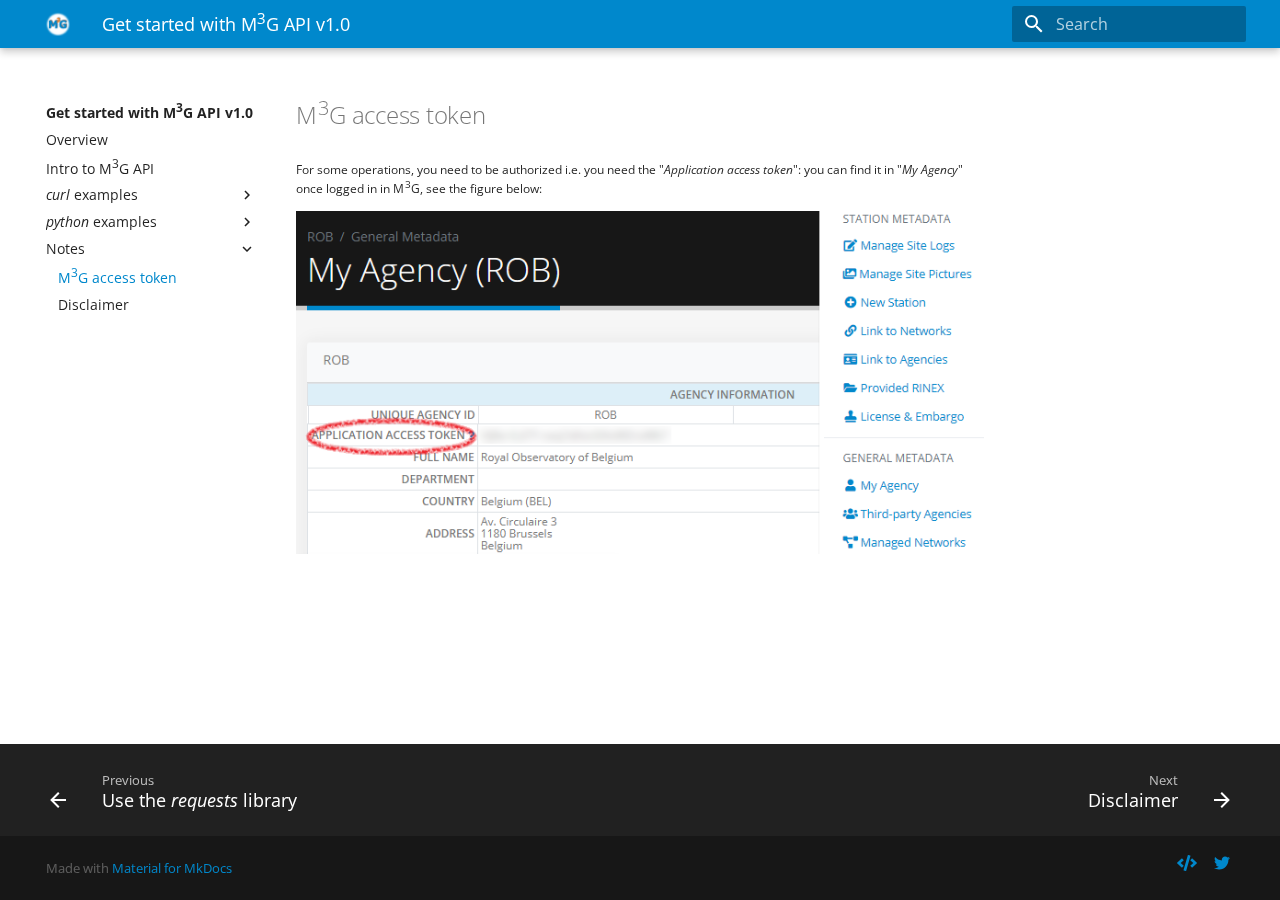
==== commit 3aea5590: "Deployed 5f4d95d with MkDocs version: 1.1.2" ====
--- a/authorization/index.html
+++ b/authorization/index.html
@@ -176,7 +176,7 @@
   
     <li class="md-nav__item">
       <a href=".." class="md-nav__link">
-        Getting started
+        Overview
       </a>
     </li>
   
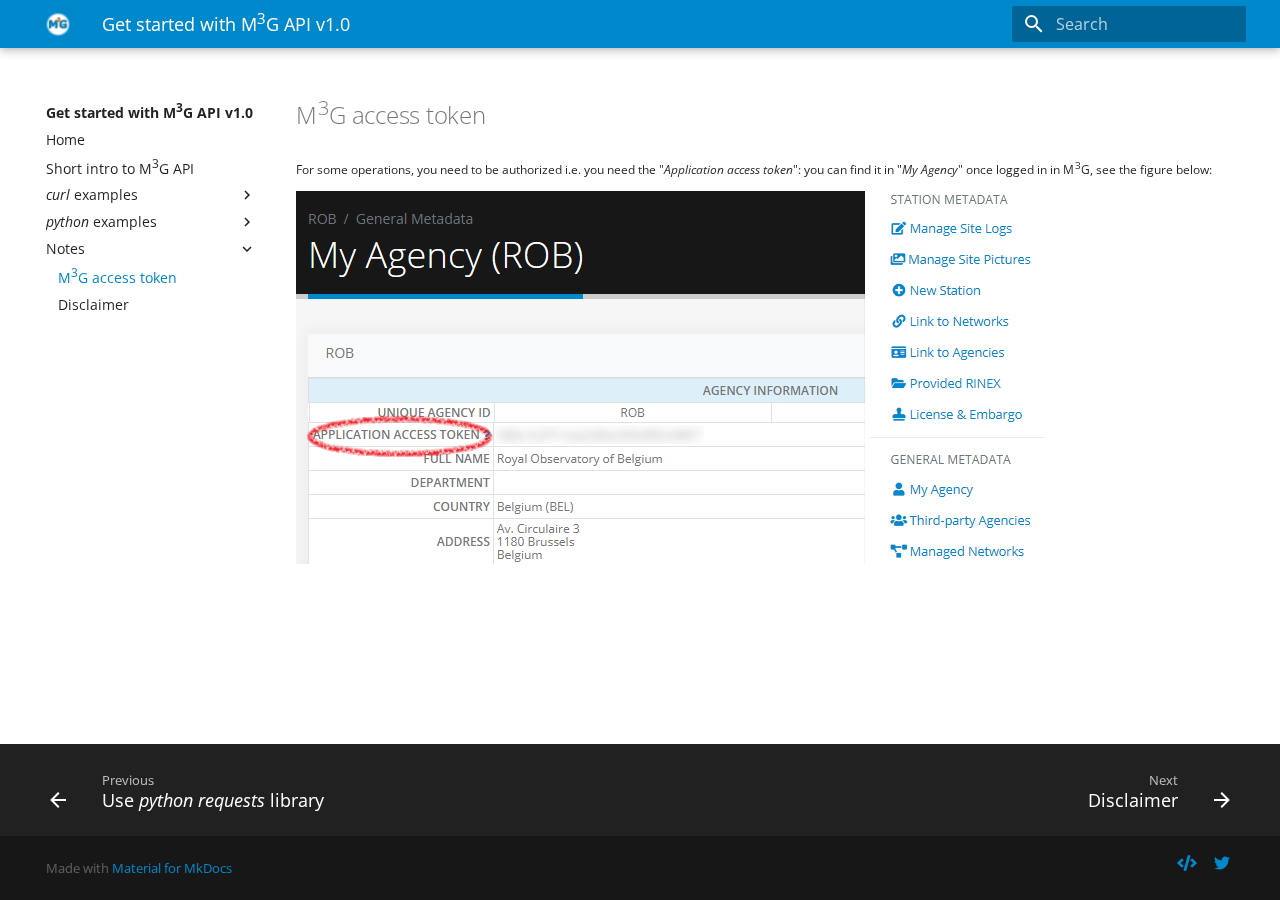
==== commit f899f738: "Deployed 40d22d6 with MkDocs version: 1.1.2" ====
--- a/authorization/index.html
+++ b/authorization/index.html
@@ -9,8 +9,8 @@
       
       
       
-      <link rel="shortcut icon" href="../images/m3g.png">
-      <meta name="generator" content="mkdocs-1.1.2, mkdocs-material-6.2.5">
+      <link rel="icon" href="../images/m3g.png">
+      <meta name="generator" content="mkdocs-1.1.2, mkdocs-material-7.0.6">
     
     
       
@@ -18,10 +18,10 @@
       
     
     
-      <link rel="stylesheet" href="../assets/stylesheets/main.15aa0b43.min.css">
-      
-        
-        <link rel="stylesheet" href="../assets/stylesheets/palette.75751829.min.css">
+      <link rel="stylesheet" href="../assets/stylesheets/main.2c0c5eaf.min.css">
+      
+        
+        <link rel="stylesheet" href="../assets/stylesheets/palette.7fa14f5b.min.css">
         
       
     
@@ -31,7 +31,7 @@
         
         <link rel="preconnect" href="https://fonts.gstatic.com" crossorigin>
         <link rel="stylesheet" href="https://fonts.googleapis.com/css?family=Open+Sans:300,400,400i,700%7CCourier+Prime&display=fallback">
-        <style>body,input{font-family:"Open Sans",-apple-system,BlinkMacSystemFont,Helvetica,Arial,sans-serif}code,kbd,pre{font-family:"Courier Prime",SFMono-Regular,Consolas,Menlo,monospace}</style>
+        <style>:root{--md-text-font-family:"Open Sans";--md-code-font-family:"Courier Prime"}</style>
       
     
     
@@ -73,26 +73,24 @@
       
     </div>
     
-      
-
-<header class="md-header" data-md-component="header">
-  <nav class="md-header-nav md-grid" aria-label="Header">
-    <a href=".." title="Get started with M&lt;sup&gt;3&lt;/sup&gt;G API v1.0" class="md-header-nav__button md-logo" aria-label="Get started with M<sup>3</sup>G API v1.0">
+      <header class="md-header" data-md-component="header">
+  <nav class="md-header__inner md-grid" aria-label="Header">
+    <a href=".." title="Get started with M&lt;sup&gt;3&lt;/sup&gt;G API v1.0" class="md-header__button md-logo" aria-label="Get started with M<sup>3</sup>G API v1.0" data-md-component="logo">
       
   <img src="../images/m3g.png" alt="logo">
 
     </a>
-    <label class="md-header-nav__button md-icon" for="__drawer">
+    <label class="md-header__button md-icon" for="__drawer">
       <svg xmlns="http://www.w3.org/2000/svg" viewBox="0 0 24 24"><path d="M3 6h18v2H3V6m0 5h18v2H3v-2m0 5h18v2H3v-2z"/></svg>
     </label>
-    <div class="md-header-nav__title" data-md-component="header-title">
-      <div class="md-header-nav__ellipsis">
-        <div class="md-header-nav__topic">
+    <div class="md-header__title" data-md-component="header-title">
+      <div class="md-header__ellipsis">
+        <div class="md-header__topic">
           <span class="md-ellipsis">
             Get started with M<sup>3</sup>G API v1.0
           </span>
         </div>
-        <div class="md-header-nav__topic">
+        <div class="md-header__topic" data-md-component="header-topic">
           <span class="md-ellipsis">
             
               M<sup>3</sup>G access token
@@ -101,9 +99,12 @@
         </div>
       </div>
     </div>
-    
-      <label class="md-header-nav__button md-icon" for="__search">
-        <svg xmlns="http://www.w3.org/2000/svg" viewBox="0 0 24 24"><path d="M9.5 3A6.5 6.5 0 0116 9.5c0 1.61-.59 3.09-1.56 4.23l.27.27h.79l5 5-1.5 1.5-5-5v-.79l-.27-.27A6.516 6.516 0 019.5 16 6.5 6.5 0 013 9.5 6.5 6.5 0 019.5 3m0 2C7 5 5 7 5 9.5S7 14 9.5 14 14 12 14 9.5 12 5 9.5 5z"/></svg>
+    <div class="md-header__options">
+      
+    </div>
+    
+      <label class="md-header__button md-icon" for="__search">
+        <svg xmlns="http://www.w3.org/2000/svg" viewBox="0 0 24 24"><path d="M9.5 3A6.5 6.5 0 0 1 16 9.5c0 1.61-.59 3.09-1.56 4.23l.27.27h.79l5 5-1.5 1.5-5-5v-.79l-.27-.27A6.516 6.516 0 0 1 9.5 16 6.5 6.5 0 0 1 3 9.5 6.5 6.5 0 0 1 9.5 3m0 2C7 5 5 7 5 9.5S7 14 9.5 14 14 12 14 9.5 12 5 9.5 5z"/></svg>
       </label>
       
 <div class="md-search" data-md-component="search" role="dialog">
@@ -112,10 +113,10 @@
     <form class="md-search__form" name="search">
       <input type="text" class="md-search__input" name="query" aria-label="Search" placeholder="Search" autocapitalize="off" autocorrect="off" autocomplete="off" spellcheck="false" data-md-component="search-query" data-md-state="active" required>
       <label class="md-search__icon md-icon" for="__search">
-        <svg xmlns="http://www.w3.org/2000/svg" viewBox="0 0 24 24"><path d="M9.5 3A6.5 6.5 0 0116 9.5c0 1.61-.59 3.09-1.56 4.23l.27.27h.79l5 5-1.5 1.5-5-5v-.79l-.27-.27A6.516 6.516 0 019.5 16 6.5 6.5 0 013 9.5 6.5 6.5 0 019.5 3m0 2C7 5 5 7 5 9.5S7 14 9.5 14 14 12 14 9.5 12 5 9.5 5z"/></svg>
+        <svg xmlns="http://www.w3.org/2000/svg" viewBox="0 0 24 24"><path d="M9.5 3A6.5 6.5 0 0 1 16 9.5c0 1.61-.59 3.09-1.56 4.23l.27.27h.79l5 5-1.5 1.5-5-5v-.79l-.27-.27A6.516 6.516 0 0 1 9.5 16 6.5 6.5 0 0 1 3 9.5 6.5 6.5 0 0 1 9.5 3m0 2C7 5 5 7 5 9.5S7 14 9.5 14 14 12 14 9.5 12 5 9.5 5z"/></svg>
         <svg xmlns="http://www.w3.org/2000/svg" viewBox="0 0 24 24"><path d="M20 11v2H8l5.5 5.5-1.42 1.42L4.16 12l7.92-7.92L13.5 5.5 8 11h12z"/></svg>
       </label>
-      <button type="reset" class="md-search__icon md-icon" aria-label="Clear" data-md-component="search-reset" tabindex="-1">
+      <button type="reset" class="md-search__icon md-icon" aria-label="Clear" tabindex="-1">
         <svg xmlns="http://www.w3.org/2000/svg" viewBox="0 0 24 24"><path d="M19 6.41L17.59 5 12 10.59 6.41 5 5 6.41 10.59 12 5 17.59 6.41 19 12 13.41 17.59 19 19 17.59 13.41 12 19 6.41z"/></svg>
       </button>
     </form>
@@ -146,17 +147,17 @@
           
             
               
-              <div class="md-sidebar md-sidebar--primary" data-md-component="navigation" >
+              <div class="md-sidebar md-sidebar--primary" data-md-component="sidebar" data-md-type="navigation" >
                 <div class="md-sidebar__scrollwrap">
                   <div class="md-sidebar__inner">
                     
 
 
-
-
-<nav class="md-nav md-nav--primary" aria-label="Navigation" data-md-level="0">
+  
+
+<nav class="md-nav md-nav--primary md-nav--integrated" aria-label="Navigation" data-md-level="0">
   <label class="md-nav__title" for="__drawer">
-    <a href=".." title="Get started with M&lt;sup&gt;3&lt;/sup&gt;G API v1.0" class="md-nav__button md-logo" aria-label="Get started with M<sup>3</sup>G API v1.0">
+    <a href=".." title="Get started with M&lt;sup&gt;3&lt;/sup&gt;G API v1.0" class="md-nav__button md-logo" aria-label="Get started with M<sup>3</sup>G API v1.0" data-md-component="logo">
       
   <img src="../images/m3g.png" alt="logo">
 
@@ -170,38 +171,35 @@
       
       
 
-
   
   
   
     <li class="md-nav__item">
       <a href=".." class="md-nav__link">
-        Overview
-      </a>
-    </li>
-  
-
-    
-      
-      
-      
-
+        Home
+      </a>
+    </li>
+  
+
+    
+      
+      
+      
 
   
   
   
     <li class="md-nav__item">
       <a href="../intro/" class="md-nav__link">
-        Intro to M<sup>3</sup>G API
-      </a>
-    </li>
-  
-
-    
-      
-      
-      
-
+        Short intro to M<sup>3</sup>G API
+      </a>
+    </li>
+  
+
+    
+      
+      
+      
 
   
   
@@ -210,27 +208,26 @@
     <li class="md-nav__item md-nav__item--nested">
       
       
-        <input class="md-nav__toggle md-toggle" data-md-toggle="nav-3" type="checkbox" id="nav-3" >
-      
-      <label class="md-nav__link" for="nav-3">
+        <input class="md-nav__toggle md-toggle" data-md-toggle="__nav_3" type="checkbox" id="__nav_3" >
+      
+      <label class="md-nav__link" for="__nav_3">
         <i>curl</i> examples
         <span class="md-nav__icon md-icon"></span>
       </label>
       <nav class="md-nav" aria-label="<i>curl</i> examples" data-md-level="1">
-        <label class="md-nav__title" for="nav-3">
+        <label class="md-nav__title" for="__nav_3">
           <span class="md-nav__icon md-icon"></span>
           <i>curl</i> examples
         </label>
         <ul class="md-nav__list" data-md-scrollfix>
           
-          
             
   
   
   
     <li class="md-nav__item">
       <a href="../curl_download/" class="md-nav__link">
-        GET data from M<sup>3</sup>G
+        Download data from M<sup>3</sup>G
       </a>
     </li>
   
@@ -242,7 +239,7 @@
   
     <li class="md-nav__item">
       <a href="../curl_upload/" class="md-nav__link">
-        PUT data on M<sup>3</sup>G
+        Upload data to M<sup>3</sup>G
       </a>
     </li>
   
@@ -258,7 +255,6 @@
       
       
 
-
   
   
   
@@ -266,27 +262,26 @@
     <li class="md-nav__item md-nav__item--nested">
       
       
-        <input class="md-nav__toggle md-toggle" data-md-toggle="nav-4" type="checkbox" id="nav-4" >
-      
-      <label class="md-nav__link" for="nav-4">
+        <input class="md-nav__toggle md-toggle" data-md-toggle="__nav_4" type="checkbox" id="__nav_4" >
+      
+      <label class="md-nav__link" for="__nav_4">
         <i>python</i> examples
         <span class="md-nav__icon md-icon"></span>
       </label>
       <nav class="md-nav" aria-label="<i>python</i> examples" data-md-level="1">
-        <label class="md-nav__title" for="nav-4">
+        <label class="md-nav__title" for="__nav_4">
           <span class="md-nav__icon md-icon"></span>
           <i>python</i> examples
         </label>
         <ul class="md-nav__list" data-md-scrollfix>
           
-          
             
   
   
   
     <li class="md-nav__item">
       <a href="../python/" class="md-nav__link">
-        Use the <i>requests</i> library
+        Use <i>python requests</i> library
       </a>
     </li>
   
@@ -302,7 +297,6 @@
       
       
 
-
   
   
     
@@ -312,19 +306,18 @@
     <li class="md-nav__item md-nav__item--active md-nav__item--nested">
       
       
-        <input class="md-nav__toggle md-toggle" data-md-toggle="nav-5" type="checkbox" id="nav-5" checked>
-      
-      <label class="md-nav__link" for="nav-5">
+        <input class="md-nav__toggle md-toggle" data-md-toggle="__nav_5" type="checkbox" id="__nav_5" checked>
+      
+      <label class="md-nav__link" for="__nav_5">
         Notes
         <span class="md-nav__icon md-icon"></span>
       </label>
       <nav class="md-nav" aria-label="Notes" data-md-level="1">
-        <label class="md-nav__title" for="nav-5">
+        <label class="md-nav__title" for="__nav_5">
           <span class="md-nav__icon md-icon"></span>
           Notes
         </label>
         <ul class="md-nav__list" data-md-scrollfix>
-          
           
             
   
@@ -372,24 +365,8 @@
               </div>
             
             
-              
-              <div class="md-sidebar md-sidebar--secondary" data-md-component="toc" >
-                <div class="md-sidebar__scrollwrap">
-                  <div class="md-sidebar__inner">
-                    
-<nav class="md-nav md-nav--secondary" aria-label="Table of contents">
-  
-  
-    
-  
-  
-</nav>
-                  </div>
-                </div>
-              </div>
-            
-          
-          <div class="md-content">
+          
+          <div class="md-content" data-md-component="content">
             <article class="md-content__inner md-typeset">
               
                 
@@ -412,40 +389,38 @@
         
 <footer class="md-footer">
   
-    <div class="md-footer-nav">
-      <nav class="md-footer-nav__inner md-grid" aria-label="Footer">
-        
-          <a href="../python/" class="md-footer-nav__link md-footer-nav__link--prev" rel="prev">
-            <div class="md-footer-nav__button md-icon">
-              <svg xmlns="http://www.w3.org/2000/svg" viewBox="0 0 24 24"><path d="M20 11v2H8l5.5 5.5-1.42 1.42L4.16 12l7.92-7.92L13.5 5.5 8 11h12z"/></svg>
+    <nav class="md-footer__inner md-grid" aria-label="Footer">
+      
+        <a href="../python/" class="md-footer__link md-footer__link--prev" rel="prev">
+          <div class="md-footer__button md-icon">
+            <svg xmlns="http://www.w3.org/2000/svg" viewBox="0 0 24 24"><path d="M20 11v2H8l5.5 5.5-1.42 1.42L4.16 12l7.92-7.92L13.5 5.5 8 11h12z"/></svg>
+          </div>
+          <div class="md-footer__title">
+            <div class="md-ellipsis">
+              <span class="md-footer__direction">
+                Previous
+              </span>
+              Use <i>python requests</i> library
             </div>
-            <div class="md-footer-nav__title">
-              <div class="md-ellipsis">
-                <span class="md-footer-nav__direction">
-                  Previous
-                </span>
-                Use the <i>requests</i> library
-              </div>
+          </div>
+        </a>
+      
+      
+        <a href="../disclaimer/" class="md-footer__link md-footer__link--next" rel="next">
+          <div class="md-footer__title">
+            <div class="md-ellipsis">
+              <span class="md-footer__direction">
+                Next
+              </span>
+              Disclaimer
             </div>
-          </a>
-        
-        
-          <a href="../disclaimer/" class="md-footer-nav__link md-footer-nav__link--next" rel="next">
-            <div class="md-footer-nav__title">
-              <div class="md-ellipsis">
-                <span class="md-footer-nav__direction">
-                  Next
-                </span>
-                Disclaimer
-              </div>
-            </div>
-            <div class="md-footer-nav__button md-icon">
-              <svg xmlns="http://www.w3.org/2000/svg" viewBox="0 0 24 24"><path d="M4 11v2h12l-5.5 5.5 1.42 1.42L19.84 12l-7.92-7.92L10.5 5.5 16 11H4z"/></svg>
-            </div>
-          </a>
-        
-      </nav>
-    </div>
+          </div>
+          <div class="md-footer__button md-icon">
+            <svg xmlns="http://www.w3.org/2000/svg" viewBox="0 0 24 24"><path d="M4 11v2h12l-5.5 5.5 1.42 1.42L19.84 12l-7.92-7.92L10.5 5.5 16 11H4z"/></svg>
+          </div>
+        </a>
+      
+    </nav>
   
   <div class="md-footer-meta md-typeset">
     <div class="md-footer-meta__inner md-grid">
@@ -455,6 +430,7 @@
         <a href="https://squidfunk.github.io/mkdocs-material/" target="_blank" rel="noopener">
           Material for MkDocs
         </a>
+        
       </div>
       
   <div class="md-footer-social">
@@ -478,19 +454,13 @@
 </footer>
       
     </div>
-    
-      <script src="../assets/javascripts/vendor.93c04032.min.js"></script>
-      <script src="../assets/javascripts/bundle.83e5331e.min.js"></script><script id="__lang" type="application/json">{"clipboard.copy": "Copy to clipboard", "clipboard.copied": "Copied to clipboard", "search.config.lang": "en", "search.config.pipeline": "trimmer, stopWordFilter", "search.config.separator": "[\\s\\-]+", "search.placeholder": "Search", "search.result.placeholder": "Type to start searching", "search.result.none": "No matching documents", "search.result.one": "1 matching document", "search.result.other": "# matching documents", "search.result.more.one": "1 more on this page", "search.result.more.other": "# more on this page", "search.result.term.missing": "Missing"}</script>
-      
-      <script>
-        app = initialize({
-          base: "..",
-          features: [],
-          search: Object.assign({
-            worker: "../assets/javascripts/worker/search.8c7e0a7e.min.js"
-          }, typeof search !== "undefined" && search)
-        })
-      </script>
+    <div class="md-dialog" data-md-component="dialog">
+      <div class="md-dialog__inner md-typeset"></div>
+    </div>
+    <script id="__config" type="application/json">{"base": "..", "features": ["toc.integrate"], "translations": {"clipboard.copy": "Copy to clipboard", "clipboard.copied": "Copied to clipboard", "search.config.lang": "en", "search.config.pipeline": "trimmer, stopWordFilter", "search.config.separator": "[\\s\\-]+", "search.placeholder": "Search", "search.result.placeholder": "Type to start searching", "search.result.none": "No matching documents", "search.result.one": "1 matching document", "search.result.other": "# matching documents", "search.result.more.one": "1 more on this page", "search.result.more.other": "# more on this page", "search.result.term.missing": "Missing"}, "search": "../assets/javascripts/workers/search.fb4a9340.min.js", "version": null}</script>
+    
+    
+      <script src="../assets/javascripts/bundle.a1c7c35e.min.js"></script>
       
     
   </body>
--- a/assets/stylesheets/main.2c0c5eaf.min.css
+++ b/assets/stylesheets/main.2c0c5eaf.min.css
@@ -0,0 +1,2 @@
+@charset "UTF-8";html{box-sizing:border-box;-webkit-text-size-adjust:none;-moz-text-size-adjust:none;-ms-text-size-adjust:none;text-size-adjust:none}*,:after,:before{box-sizing:inherit}body{margin:0}a,button,input,label{-webkit-tap-highlight-color:transparent}a{color:inherit;text-decoration:none}hr{display:block;box-sizing:initial;height:.05rem;padding:0;overflow:visible;border:0}small{font-size:80%}sub,sup{line-height:1em}img{border-style:none}table{border-collapse:initial;border-spacing:0}td,th{font-weight:400;vertical-align:top}button{margin:0;padding:0;font-size:inherit;background:transparent;border:0}input{border:0;outline:none}:root{--md-default-fg-color:rgba(0,0,0,0.87);--md-default-fg-color--light:rgba(0,0,0,0.54);--md-default-fg-color--lighter:rgba(0,0,0,0.32);--md-default-fg-color--lightest:rgba(0,0,0,0.07);--md-default-bg-color:#fff;--md-default-bg-color--light:hsla(0,0%,100%,0.7);--md-default-bg-color--lighter:hsla(0,0%,100%,0.3);--md-default-bg-color--lightest:hsla(0,0%,100%,0.12);--md-primary-fg-color:#4051b5;--md-primary-fg-color--light:#5d6cc0;--md-primary-fg-color--dark:#303fa1;--md-primary-bg-color:#fff;--md-primary-bg-color--light:hsla(0,0%,100%,0.7);--md-accent-fg-color:#526cfe;--md-accent-fg-color--transparent:rgba(83,108,254,0.1);--md-accent-bg-color:#fff;--md-accent-bg-color--light:hsla(0,0%,100%,0.7)}:root>*{--md-code-fg-color:#36464e;--md-code-bg-color:#f5f5f5;--md-code-hl-color:rgba(255,255,0,0.5);--md-code-hl-number-color:#d52a2a;--md-code-hl-special-color:#db1457;--md-code-hl-function-color:#a846b9;--md-code-hl-constant-color:#6e59d9;--md-code-hl-keyword-color:#3f6ec6;--md-code-hl-string-color:#1c7d4d;--md-code-hl-name-color:var(--md-code-fg-color);--md-code-hl-operator-color:var(--md-default-fg-color--light);--md-code-hl-punctuation-color:var(--md-default-fg-color--light);--md-code-hl-comment-color:var(--md-default-fg-color--light);--md-code-hl-generic-color:var(--md-default-fg-color--light);--md-code-hl-variable-color:var(--md-default-fg-color--light);--md-typeset-color:var(--md-default-fg-color);--md-typeset-a-color:var(--md-primary-fg-color);--md-typeset-mark-color:rgba(255,255,0,0.5);--md-typeset-del-color:rgba(245,80,61,0.15);--md-typeset-ins-color:rgba(11,213,112,0.15);--md-typeset-kbd-color:#fafafa;--md-typeset-kbd-accent-color:#fff;--md-typeset-kbd-border-color:#b8b8b8;--md-admonition-fg-color:var(--md-default-fg-color);--md-admonition-bg-color:var(--md-default-bg-color);--md-footer-fg-color:#fff;--md-footer-fg-color--light:hsla(0,0%,100%,0.7);--md-footer-fg-color--lighter:hsla(0,0%,100%,0.3);--md-footer-bg-color:rgba(0,0,0,0.87);--md-footer-bg-color--dark:rgba(0,0,0,0.32)}.md-icon svg{display:block;width:1.2rem;height:1.2rem;fill:currentColor}body{-webkit-font-smoothing:antialiased;-moz-osx-font-smoothing:grayscale}body,input{font-feature-settings:"kern","liga";font-family:var(--md-text-font-family,_),-apple-system,BlinkMacSystemFont,Helvetica,Arial,sans-serif}body,code,input,kbd,pre{color:var(--md-typeset-color)}code,kbd,pre{font-feature-settings:"kern";font-family:var(--md-code-font-family,_),SFMono-Regular,Consolas,Menlo,monospace}:root{--md-typeset-table--ascending:url("data:image/svg+xml;charset=utf-8,<svg xmlns='http://www.w3.org/2000/svg' viewBox='0 0 24 24'><path d='M11 4h2v12l5.5-5.5 1.42 1.42L12 19.84l-7.92-7.92L5.5 10.5 11 16V4z'/></svg>");--md-typeset-table--descending:url("data:image/svg+xml;charset=utf-8,<svg xmlns='http://www.w3.org/2000/svg' viewBox='0 0 24 24'><path d='M13 20h-2V8l-5.5 5.5-1.42-1.42L12 4.16l7.92 7.92-1.42 1.42L13 8v12z'/></svg>")}.md-typeset{font-size:.8rem;line-height:1.6;-webkit-print-color-adjust:exact;color-adjust:exact}@media print{.md-typeset{font-size:.68rem}}.md-typeset blockquote,.md-typeset dl,.md-typeset figure,.md-typeset ol,.md-typeset pre,.md-typeset ul{display:flow-root;margin:1em 0}.md-typeset h1{margin:0 0 1.25em;color:var(--md-default-fg-color--light);font-size:2em;line-height:1.3}.md-typeset h1,.md-typeset h2{font-weight:300;letter-spacing:-.01em}.md-typeset h2{margin:1.6em 0 .64em;font-size:1.5625em;line-height:1.4}.md-typeset h3{margin:1.6em 0 .8em;font-weight:400;font-size:1.25em;line-height:1.5;letter-spacing:-.01em}.md-typeset h2+h3{margin-top:.8em}.md-typeset h4{margin:1em 0;font-weight:700;letter-spacing:-.01em}.md-typeset h5,.md-typeset h6{margin:1.25em 0;color:var(--md-default-fg-color--light);font-weight:700;font-size:.8em;letter-spacing:-.01em}.md-typeset h5{text-transform:uppercase}.md-typeset hr{display:flow-root;margin:1.5em 0;border-bottom:.05rem solid var(--md-default-fg-color--lightest)}.md-typeset a{color:var(--md-typeset-a-color);word-break:break-word}.md-typeset a,.md-typeset a:before{transition:color 125ms}.md-typeset a:focus,.md-typeset a:hover{color:var(--md-accent-fg-color)}.md-typeset code,.md-typeset kbd,.md-typeset pre{color:var(--md-code-fg-color);direction:ltr}@media print{.md-typeset code,.md-typeset kbd,.md-typeset pre{white-space:pre-wrap}}.md-typeset code{padding:0 .2941176471em;font-size:.85em;word-break:break-word;background-color:var(--md-code-bg-color);border-radius:.1rem;-webkit-box-decoration-break:clone;box-decoration-break:clone}.md-typeset code:not(.focus-visible){outline:none;-webkit-tap-highlight-color:transparent}.md-typeset h1 code,.md-typeset h2 code,.md-typeset h3 code,.md-typeset h4 code,.md-typeset h5 code,.md-typeset h6 code{margin:initial;padding:initial;background-color:initial;box-shadow:none}.md-typeset a code{color:currentColor}.md-typeset pre{position:relative;line-height:1.4}.md-typeset pre>code{display:block;margin:0;padding:.7720588235em 1.1764705882em;overflow:auto;word-break:normal;box-shadow:none;-webkit-box-decoration-break:slice;box-decoration-break:slice;touch-action:auto;scrollbar-width:thin;scrollbar-color:var(--md-default-fg-color--lighter) transparent}.md-typeset pre>code:hover{scrollbar-color:var(--md-accent-fg-color) transparent}.md-typeset pre>code::-webkit-scrollbar{width:.2rem;height:.2rem}.md-typeset pre>code::-webkit-scrollbar-thumb{background-color:var(--md-default-fg-color--lighter)}.md-typeset pre>code::-webkit-scrollbar-thumb:hover{background-color:var(--md-accent-fg-color)}@media screen and (max-width:44.9375em){.md-typeset>pre{margin:1em -.8rem}.md-typeset>pre code{border-radius:0}}.md-typeset kbd{display:inline-block;padding:0 .6666666667em;color:var(--md-default-fg-color);font-size:.75em;vertical-align:text-top;word-break:break-word;background-color:var(--md-typeset-kbd-color);border-radius:.1rem;box-shadow:0 .1rem 0 .05rem var(--md-typeset-kbd-border-color),0 .1rem 0 var(--md-typeset-kbd-border-color),0 -.1rem .2rem var(--md-typeset-kbd-accent-color) inset}.md-typeset mark{color:inherit;word-break:break-word;background-color:var(--md-typeset-mark-color);-webkit-box-decoration-break:clone;box-decoration-break:clone}.md-typeset abbr{text-decoration:none;border-bottom:.05rem dotted var(--md-default-fg-color--light);cursor:help}@media (hover:none){.md-typeset abbr{position:relative}.md-typeset abbr[title]:focus:after,.md-typeset abbr[title]:hover:after{box-shadow:0 2px 2px 0 rgba(0,0,0,.14),0 1px 5px 0 rgba(0,0,0,.12),0 3px 1px -2px rgba(0,0,0,.2);position:absolute;left:0;display:inline-block;width:auto;min-width:-webkit-max-content;min-width:-moz-max-content;min-width:max-content;max-width:80%;margin-top:2em;padding:.2rem .3rem;color:var(--md-default-bg-color);font-size:.7rem;background-color:var(--md-default-fg-color);border-radius:.1rem;content:attr(title)}}.md-typeset small{opacity:.75}.md-typeset sub,.md-typeset sup{margin-left:.078125em}[dir=rtl] .md-typeset sub,[dir=rtl] .md-typeset sup{margin-right:.078125em;margin-left:0}.md-typeset blockquote{padding-left:.6rem;color:var(--md-default-fg-color--light);border-left:.2rem solid var(--md-default-fg-color--lighter)}[dir=rtl] .md-typeset blockquote{padding-right:.6rem;padding-left:0;border-right:.2rem solid var(--md-default-fg-color--lighter);border-left:initial}.md-typeset ul{list-style-type:disc}.md-typeset ol,.md-typeset ul{margin-left:.625em;padding:0}[dir=rtl] .md-typeset ol,[dir=rtl] .md-typeset ul{margin-right:.625em;margin-left:0}.md-typeset ol ol,.md-typeset ul ol{list-style-type:lower-alpha}.md-typeset ol ol ol,.md-typeset ul ol ol{list-style-type:lower-roman}.md-typeset ol li,.md-typeset ul li{margin-bottom:.5em;margin-left:1.25em}[dir=rtl] .md-typeset ol li,[dir=rtl] .md-typeset ul li{margin-right:1.25em;margin-left:0}.md-typeset ol li blockquote,.md-typeset ol li p,.md-typeset ul li blockquote,.md-typeset ul li p{margin:.5em 0}.md-typeset ol li:last-child,.md-typeset ul li:last-child{margin-bottom:0}.md-typeset ol li ol,.md-typeset ol li ul,.md-typeset ul li ol,.md-typeset ul li ul{margin:.5em 0 .5em .625em}[dir=rtl] .md-typeset ol li ol,[dir=rtl] .md-typeset ol li ul,[dir=rtl] .md-typeset ul li ol,[dir=rtl] .md-typeset ul li ul{margin-right:.625em;margin-left:0}.md-typeset dd{margin:1em 0 1.5em 1.875em}[dir=rtl] .md-typeset dd{margin-right:1.875em;margin-left:0}.md-typeset img,.md-typeset svg{max-width:100%;height:auto}.md-typeset img[align=left],.md-typeset svg[align=left]{margin:1em 1em 1em 0}.md-typeset img[align=right],.md-typeset svg[align=right]{margin:1em 0 1em 1em}.md-typeset img[align]:only-child,.md-typeset svg[align]:only-child{margin-top:0}.md-typeset figure{width:-webkit-fit-content;width:-moz-fit-content;width:fit-content;max-width:100%;margin:0 auto;text-align:center}.md-typeset figure img{display:block}.md-typeset figcaption{max-width:24rem;margin:1em auto 2em;font-style:italic}.md-typeset iframe{max-width:100%}.md-typeset table:not([class]){display:inline-block;max-width:100%;overflow:auto;font-size:.64rem;background-color:var(--md-default-bg-color);border-radius:.1rem;box-shadow:0 .2rem .5rem rgba(0,0,0,.05),0 0 .05rem rgba(0,0,0,.1);touch-action:auto}@media print{.md-typeset table:not([class]){display:table}}.md-typeset table:not([class])+*{margin-top:1.5em}.md-typeset table:not([class]) td>:first-child,.md-typeset table:not([class]) th>:first-child{margin-top:0}.md-typeset table:not([class]) td>:last-child,.md-typeset table:not([class]) th>:last-child{margin-bottom:0}.md-typeset table:not([class]) td:not([align]),.md-typeset table:not([class]) th:not([align]){text-align:left}[dir=rtl] .md-typeset table:not([class]) td:not([align]),[dir=rtl] .md-typeset table:not([class]) th:not([align]){text-align:right}.md-typeset table:not([class]) th{min-width:5rem;padding:.9375em 1.25em;color:var(--md-default-bg-color);vertical-align:top;background-color:var(--md-default-fg-color--light)}.md-typeset table:not([class]) th a{color:inherit}.md-typeset table:not([class]) td{padding:.9375em 1.25em;vertical-align:top;border-top:.05rem solid var(--md-default-fg-color--lightest)}.md-typeset table:not([class]) tr{transition:background-color 125ms}.md-typeset table:not([class]) tr:hover{background-color:rgba(0,0,0,.035);box-shadow:0 .05rem 0 var(--md-default-bg-color) inset}.md-typeset table:not([class]) tr:first-child td{border-top:0}.md-typeset table:not([class]) a{word-break:normal}.md-typeset table th[role=columnheader]{cursor:pointer}.md-typeset table th[role=columnheader]:after{display:inline-block;width:1.2em;height:1.2em;margin-left:.5em;vertical-align:sub;-webkit-mask-repeat:no-repeat;mask-repeat:no-repeat;-webkit-mask-size:contain;mask-size:contain;content:""}.md-typeset table th[role=columnheader][aria-sort=ascending]:after{background-color:currentColor;-webkit-mask-image:var(--md-typeset-table--ascending);mask-image:var(--md-typeset-table--ascending)}.md-typeset table th[role=columnheader][aria-sort=descending]:after{background-color:currentColor;-webkit-mask-image:var(--md-typeset-table--descending);mask-image:var(--md-typeset-table--descending)}.md-typeset__scrollwrap{margin:1em -.8rem;overflow-x:auto;touch-action:auto}.md-typeset__table{display:inline-block;margin-bottom:.5em;padding:0 .8rem}@media print{.md-typeset__table{display:block}}html .md-typeset__table table{display:table;width:100%;margin:0;overflow:hidden}html{height:100%;overflow-x:hidden;font-size:125%}@media screen and (min-width:100em){html{font-size:137.5%}}@media screen and (min-width:125em){html{font-size:150%}}body{position:relative;display:flex;flex-direction:column;width:100%;min-height:100%;font-size:.5rem;background-color:var(--md-default-bg-color)}@media print{body{display:block}}@media screen and (max-width:59.9375em){body[data-md-state=lock]{position:fixed}}.md-grid{max-width:61rem;margin-right:auto;margin-left:auto}.md-container{display:flex;flex-direction:column;flex-grow:1}@media print{.md-container{display:block}}.md-main{flex-grow:1}.md-main__inner{display:flex;height:100%;margin-top:1.5rem}.md-ellipsis{overflow:hidden;white-space:nowrap;text-overflow:ellipsis}.md-toggle{display:none}.md-skip{position:fixed;z-index:-1;margin:.5rem;padding:.3rem .5rem;color:var(--md-default-bg-color);font-size:.64rem;background-color:var(--md-default-fg-color);border-radius:.1rem;transform:translateY(.4rem);opacity:0}.md-skip:focus{z-index:10;transform:translateY(0);opacity:1;transition:transform .25s cubic-bezier(.4,0,.2,1),opacity 175ms 75ms}@page{margin:25mm}.md-announce{overflow:auto;background-color:var(--md-footer-bg-color)}@media print{.md-announce{display:none}}.md-announce__inner{margin:.6rem auto;padding:0 .8rem;color:var(--md-footer-fg-color);font-size:.7rem}:root{--md-clipboard-icon:url("data:image/svg+xml;charset=utf-8,<svg xmlns='http://www.w3.org/2000/svg' viewBox='0 0 24 24'><path d='M19 21H8V7h11m0-2H8a2 2 0 0 0-2 2v14a2 2 0 0 0 2 2h11a2 2 0 0 0 2-2V7a2 2 0 0 0-2-2m-3-4H4a2 2 0 0 0-2 2v14h2V3h12V1z'/></svg>")}.md-clipboard{position:absolute;top:.5em;right:.5em;z-index:1;width:1.5em;height:1.5em;color:var(--md-default-fg-color--lightest);border-radius:.1rem;cursor:pointer;transition:color .25s}@media print{.md-clipboard{display:none}}.md-clipboard:not(.focus-visible){outline:none;-webkit-tap-highlight-color:transparent}:hover>.md-clipboard{color:var(--md-default-fg-color--light)}.md-clipboard:focus,.md-clipboard:hover{color:var(--md-accent-fg-color)}.md-clipboard:after{display:block;width:1.125em;height:1.125em;margin:0 auto;background-color:currentColor;-webkit-mask-image:var(--md-clipboard-icon);mask-image:var(--md-clipboard-icon);-webkit-mask-repeat:no-repeat;mask-repeat:no-repeat;-webkit-mask-size:contain;mask-size:contain;content:""}.md-clipboard--inline{cursor:pointer}.md-clipboard--inline code{transition:color .25s,background-color .25s}.md-clipboard--inline:focus code,.md-clipboard--inline:hover code{color:var(--md-accent-fg-color);background-color:var(--md-accent-fg-color--transparent)}.md-content{flex-grow:1;overflow:hidden;scroll-padding-top:51.2rem}.md-content__inner{margin:0 .8rem 1.2rem;padding-top:.6rem}@media screen and (min-width:76.25em){.md-sidebar--primary:not([hidden])~.md-content>.md-content__inner{margin-left:1.2rem}[dir=rtl] .md-sidebar--primary:not([hidden])~.md-content>.md-content__inner{margin-right:1.2rem;margin-left:.8rem}.md-sidebar--secondary:not([hidden])~.md-content>.md-content__inner{margin-right:1.2rem}[dir=rtl] .md-sidebar--secondary:not([hidden])~.md-content>.md-content__inner{margin-right:.8rem;margin-left:1.2rem}}.md-content__inner:before{display:block;height:.4rem;content:""}.md-content__inner>:last-child{margin-bottom:0}.md-content__button{float:right;margin:.4rem 0 .4rem .4rem;padding:0}@media print{.md-content__button{display:none}}[dir=rtl] .md-content__button{float:left;margin-right:.4rem;margin-left:0}[dir=rtl] .md-content__button svg{transform:scaleX(-1)}.md-typeset .md-content__button{color:var(--md-default-fg-color--lighter)}.md-content__button svg{display:inline;vertical-align:top}.md-dialog{box-shadow:0 2px 2px 0 rgba(0,0,0,.14),0 1px 5px 0 rgba(0,0,0,.12),0 3px 1px -2px rgba(0,0,0,.2);position:fixed;right:.8rem;bottom:.8rem;left:auto;z-index:2;min-width:11.1rem;padding:.4rem .6rem;background-color:var(--md-default-fg-color);border-radius:.1rem;transform:translateY(100%);opacity:0;transition:transform 0ms .4s,opacity .4s;pointer-events:none}@media print{.md-dialog{display:none}}[dir=rtl] .md-dialog{right:auto;left:.8rem}.md-dialog[data-md-state=open]{transform:translateY(0);opacity:1;transition:transform .4s cubic-bezier(.075,.85,.175,1),opacity .4s;pointer-events:auto}.md-dialog__inner{color:var(--md-default-bg-color);font-size:.7rem}.md-typeset .md-button{display:inline-block;padding:.625em 2em;color:var(--md-primary-fg-color);font-weight:700;border:.1rem solid;border-radius:.1rem;transition:color 125ms,background-color 125ms,border-color 125ms}.md-typeset .md-button--primary{color:var(--md-primary-bg-color);background-color:var(--md-primary-fg-color);border-color:var(--md-primary-fg-color)}.md-typeset .md-button:focus,.md-typeset .md-button:hover{color:var(--md-accent-bg-color);background-color:var(--md-accent-fg-color);border-color:var(--md-accent-fg-color)}.md-typeset .md-input{height:1.8rem;padding:0 .6rem;font-size:.8rem;border-radius:.1rem;box-shadow:0 .2rem .5rem rgba(0,0,0,.1),0 .025rem .05rem rgba(0,0,0,.1);transition:box-shadow .25s}.md-typeset .md-input:focus,.md-typeset .md-input:hover{box-shadow:0 .4rem 1rem rgba(0,0,0,.15),0 .025rem .05rem rgba(0,0,0,.15)}.md-typeset .md-input--stretch{width:100%}.md-header{position:-webkit-sticky;position:sticky;top:0;right:0;left:0;z-index:2;color:var(--md-primary-bg-color);background-color:var(--md-primary-fg-color);box-shadow:0 0 .2rem transparent,0 .2rem .4rem transparent;transition:color .25s,background-color .25s}@media print{.md-header{display:none}}.md-header[data-md-state=shadow]{box-shadow:0 0 .2rem rgba(0,0,0,.1),0 .2rem .4rem rgba(0,0,0,.2);transition:transform .25s cubic-bezier(.1,.7,.1,1),color .25s,background-color .25s,box-shadow .25s}.md-header[data-md-state=hidden]{transform:translateY(-100%);transition:transform .25s cubic-bezier(.8,0,.6,1),color .25s,background-color .25s,box-shadow .25s}.md-header__inner{display:flex;align-items:center;padding:0 .2rem}.md-header__button{position:relative;z-index:1;display:inline-block;margin:.2rem;padding:.4rem;color:currentColor;vertical-align:middle;cursor:pointer;transition:opacity .25s}.md-header__button:focus,.md-header__button:hover{opacity:.7}.md-header__button:not(.focus-visible){outline:none}.md-header__button.md-logo{margin:.2rem;padding:.4rem}@media screen and (max-width:76.1875em){.md-header__button.md-logo{display:none}}.md-header__button.md-logo img,.md-header__button.md-logo svg{display:block;width:1.2rem;height:1.2rem;fill:currentColor}@media screen and (min-width:60em){.md-header__button[for=__search]{display:none}}.no-js .md-header__button[for=__search]{display:none}[dir=rtl] .md-header__button[for=__search] svg{transform:scaleX(-1)}@media screen and (min-width:76.25em){.md-header__button[for=__drawer]{display:none}}.md-header__topic{position:absolute;display:flex;max-width:100%;transition:transform .4s cubic-bezier(.1,.7,.1,1),opacity .15s}.md-header__topic+.md-header__topic{z-index:-1;transform:translateX(1.25rem);opacity:0;transition:transform .4s cubic-bezier(1,.7,.1,.1),opacity .15s;pointer-events:none}[dir=rtl] .md-header__topic+.md-header__topic{transform:translateX(-1.25rem)}.md-header__title{flex-grow:1;height:2.4rem;margin-right:.4rem;margin-left:1rem;font-size:.9rem;line-height:2.4rem}.md-header__title[data-md-state=active] .md-header__topic{z-index:-1;transform:translateX(-1.25rem);opacity:0;transition:transform .4s cubic-bezier(1,.7,.1,.1),opacity .15s;pointer-events:none}[dir=rtl] .md-header__title[data-md-state=active] .md-header__topic{transform:translateX(1.25rem)}.md-header__title[data-md-state=active] .md-header__topic+.md-header__topic{z-index:0;transform:translateX(0);opacity:1;transition:transform .4s cubic-bezier(.1,.7,.1,1),opacity .15s;pointer-events:auto}.md-header__title>.md-header__ellipsis{position:relative;width:100%;height:100%}.md-header__options{display:flex;flex-shrink:0;max-width:100%;white-space:nowrap;transition:max-width 0ms .25s,opacity .25s .25s}.md-header__options>[data-md-state=hidden]{display:none}[data-md-toggle=search]:checked~.md-header .md-header__options{max-width:0;opacity:0;transition:max-width 0ms,opacity 0ms}.md-header__source{display:none}@media screen and (min-width:60em){.md-header__source{display:block;width:11.7rem;max-width:11.7rem;margin-left:1rem}[dir=rtl] .md-header__source{margin-right:1rem;margin-left:0}}@media screen and (min-width:76.25em){.md-header__source{margin-left:1.4rem}[dir=rtl] .md-header__source{margin-right:1.4rem}}.md-footer{color:var(--md-footer-fg-color);background-color:var(--md-footer-bg-color)}@media print{.md-footer{display:none}}.md-footer__inner{padding:.2rem;overflow:auto}.md-footer__link{display:flex;padding-top:1.4rem;padding-bottom:.4rem;transition:opacity .25s}@media screen and (min-width:45em){.md-footer__link{width:50%}}.md-footer__link:focus,.md-footer__link:hover{opacity:.7}.md-footer__link--prev{float:left}@media screen and (max-width:44.9375em){.md-footer__link--prev{width:25%}.md-footer__link--prev .md-footer__title{display:none}}[dir=rtl] .md-footer__link--prev{float:right}[dir=rtl] .md-footer__link--prev svg{transform:scaleX(-1)}.md-footer__link--next{float:right;text-align:right}@media screen and (max-width:44.9375em){.md-footer__link--next{width:75%}}[dir=rtl] .md-footer__link--next{float:left;text-align:left}[dir=rtl] .md-footer__link--next svg{transform:scaleX(-1)}.md-footer__title{position:relative;flex-grow:1;max-width:calc(100% - 2.4rem);padding:0 1rem;font-size:.9rem;line-height:2.4rem}.md-footer__button{margin:.2rem;padding:.4rem}.md-footer__direction{position:absolute;right:0;left:0;margin-top:-1rem;padding:0 1rem;font-size:.64rem;opacity:.7}.md-footer-meta{background-color:var(--md-footer-bg-color--dark)}.md-footer-meta__inner{display:flex;flex-wrap:wrap;justify-content:space-between;padding:.2rem}html .md-footer-meta.md-typeset a{color:var(--md-footer-fg-color--light)}html .md-footer-meta.md-typeset a:focus,html .md-footer-meta.md-typeset a:hover{color:var(--md-footer-fg-color)}.md-footer-copyright{width:100%;margin:auto .6rem;padding:.4rem 0;color:var(--md-footer-fg-color--lighter);font-size:.64rem}@media screen and (min-width:45em){.md-footer-copyright{width:auto}}.md-footer-copyright__highlight{color:var(--md-footer-fg-color--light)}.md-footer-social{margin:0 .4rem;padding:.2rem 0 .6rem}@media screen and (min-width:45em){.md-footer-social{padding:.6rem 0}}.md-footer-social__link{display:inline-block;width:1.6rem;height:1.6rem;text-align:center}.md-footer-social__link:before{line-height:1.9}.md-footer-social__link svg{max-height:.8rem;vertical-align:-25%;fill:currentColor}:root{--md-nav-icon--prev:url("data:image/svg+xml;charset=utf-8,<svg xmlns='http://www.w3.org/2000/svg' viewBox='0 0 24 24'><path d='M20 11v2H8l5.5 5.5-1.42 1.42L4.16 12l7.92-7.92L13.5 5.5 8 11h12z'/></svg>");--md-nav-icon--next:url("data:image/svg+xml;charset=utf-8,<svg xmlns='http://www.w3.org/2000/svg' viewBox='0 0 24 24'><path d='M8.59 16.58L13.17 12 8.59 7.41 10 6l6 6-6 6-1.41-1.42z'/></svg>");--md-toc-icon:url("data:image/svg+xml;charset=utf-8,<svg xmlns='http://www.w3.org/2000/svg' viewBox='0 0 24 24'><path d='M3 9h14V7H3v2m0 4h14v-2H3v2m0 4h14v-2H3v2m16 0h2v-2h-2v2m0-10v2h2V7h-2m0 6h2v-2h-2v2z'/></svg>")}.md-nav{font-size:.7rem;line-height:1.3}.md-nav__title{display:block;padding:0 .6rem;overflow:hidden;font-weight:700;text-overflow:ellipsis}.md-nav__title .md-nav__button{display:none}.md-nav__title .md-nav__button img{width:auto;height:100%}.md-nav__title .md-nav__button.md-logo img,.md-nav__title .md-nav__button.md-logo svg{display:block;width:2.4rem;height:2.4rem;fill:currentColor}.md-nav__list{margin:0;padding:0;list-style:none}.md-nav__item{padding:0 .6rem}.md-nav__item .md-nav__item{padding-right:0}[dir=rtl] .md-nav__item .md-nav__item{padding-right:.6rem;padding-left:0}.md-nav__link{display:block;margin-top:.625em;overflow:hidden;text-overflow:ellipsis;cursor:pointer;transition:color 125ms;scroll-snap-align:start}.md-nav__link[data-md-state=blur]{color:var(--md-default-fg-color--light)}.md-nav__item .md-nav__link--active{color:var(--md-typeset-a-color)}.md-nav__item--nested>.md-nav__link{color:inherit}.md-nav__link:focus,.md-nav__link:hover{color:var(--md-accent-fg-color)}.md-nav--primary .md-nav__link[for=__toc]{display:none}.md-nav--primary .md-nav__link[for=__toc] .md-icon:after{display:block;width:100%;height:100%;-webkit-mask-image:var(--md-toc-icon);mask-image:var(--md-toc-icon);background-color:currentColor}.md-nav--primary .md-nav__link[for=__toc]~.md-nav,.md-nav__source{display:none}@media screen and (max-width:76.1875em){.md-nav--primary,.md-nav--primary .md-nav{position:absolute;top:0;right:0;left:0;z-index:1;display:flex;flex-direction:column;height:100%;background-color:var(--md-default-bg-color)}.md-nav--primary .md-nav__item,.md-nav--primary .md-nav__title{font-size:.8rem;line-height:1.5}.md-nav--primary .md-nav__title{position:relative;height:5.6rem;padding:3rem .8rem .2rem;color:var(--md-default-fg-color--light);font-weight:400;line-height:2.4rem;white-space:nowrap;background-color:var(--md-default-fg-color--lightest);cursor:pointer}.md-nav--primary .md-nav__title .md-nav__icon{position:absolute;top:.4rem;left:.4rem;display:block;width:1.2rem;height:1.2rem;margin:.2rem}[dir=rtl] .md-nav--primary .md-nav__title .md-nav__icon{right:.4rem;left:auto}.md-nav--primary .md-nav__title .md-nav__icon:after{display:block;width:100%;height:100%;background-color:currentColor;-webkit-mask-image:var(--md-nav-icon--prev);mask-image:var(--md-nav-icon--prev);-webkit-mask-repeat:no-repeat;mask-repeat:no-repeat;-webkit-mask-size:contain;mask-size:contain;content:""}.md-nav--primary .md-nav__title~.md-nav__list{overflow-y:auto;background-color:var(--md-default-bg-color);box-shadow:0 .05rem 0 var(--md-default-fg-color--lightest) inset;-webkit-scroll-snap-type:y mandatory;-ms-scroll-snap-type:y mandatory;scroll-snap-type:y mandatory;touch-action:pan-y}.md-nav--primary .md-nav__title~.md-nav__list>:first-child{border-top:0}.md-nav--primary .md-nav__title[for=__drawer]{color:var(--md-primary-bg-color);background-color:var(--md-primary-fg-color)}.md-nav--primary .md-nav__title .md-logo{position:absolute;top:.2rem;left:.2rem;display:block;margin:.2rem;padding:.4rem}[dir=rtl] .md-nav--primary .md-nav__title .md-logo{right:.2rem;left:auto}.md-nav--primary .md-nav__list{flex:1}.md-nav--primary .md-nav__item{padding:0;border-top:.05rem solid var(--md-default-fg-color--lightest)}.md-nav--primary .md-nav__item--nested>.md-nav__link{padding-right:2.4rem}[dir=rtl] .md-nav--primary .md-nav__item--nested>.md-nav__link{padding-right:.8rem;padding-left:2.4rem}.md-nav--primary .md-nav__item--active>.md-nav__link{color:var(--md-typeset-a-color)}.md-nav--primary .md-nav__item--active>.md-nav__link:focus,.md-nav--primary .md-nav__item--active>.md-nav__link:hover{color:var(--md-accent-fg-color)}.md-nav--primary .md-nav__link{position:relative;margin-top:0;padding:.6rem .8rem}.md-nav--primary .md-nav__link .md-nav__icon{position:absolute;top:50%;right:.6rem;width:1.2rem;height:1.2rem;margin-top:-.6rem;color:inherit;font-size:1.2rem}[dir=rtl] .md-nav--primary .md-nav__link .md-nav__icon{right:auto;left:.6rem}.md-nav--primary .md-nav__link .md-nav__icon:after{display:block;width:100%;height:100%;background-color:currentColor;-webkit-mask-image:var(--md-nav-icon--next);mask-image:var(--md-nav-icon--next);-webkit-mask-repeat:no-repeat;mask-repeat:no-repeat;-webkit-mask-size:contain;mask-size:contain;content:""}[dir=rtl] .md-nav--primary .md-nav__icon:after{transform:scale(-1)}.md-nav--primary .md-nav--secondary .md-nav__link{position:static}.md-nav--primary .md-nav--secondary .md-nav{position:static;background-color:initial}.md-nav--primary .md-nav--secondary .md-nav .md-nav__link{padding-left:1.4rem}[dir=rtl] .md-nav--primary .md-nav--secondary .md-nav .md-nav__link{padding-right:1.4rem;padding-left:0}.md-nav--primary .md-nav--secondary .md-nav .md-nav .md-nav__link{padding-left:2rem}[dir=rtl] .md-nav--primary .md-nav--secondary .md-nav .md-nav .md-nav__link{padding-right:2rem;padding-left:0}.md-nav--primary .md-nav--secondary .md-nav .md-nav .md-nav .md-nav__link{padding-left:2.6rem}[dir=rtl] .md-nav--primary .md-nav--secondary .md-nav .md-nav .md-nav .md-nav__link{padding-right:2.6rem;padding-left:0}.md-nav--primary .md-nav--secondary .md-nav .md-nav .md-nav .md-nav .md-nav__link{padding-left:3.2rem}[dir=rtl] .md-nav--primary .md-nav--secondary .md-nav .md-nav .md-nav .md-nav .md-nav__link{padding-right:3.2rem;padding-left:0}.md-nav--secondary{background-color:initial}.md-nav__toggle~.md-nav{display:flex;transform:translateX(100%);opacity:0;transition:transform .25s cubic-bezier(.8,0,.6,1),opacity 125ms 50ms}[dir=rtl] .md-nav__toggle~.md-nav{transform:translateX(-100%)}.md-nav__toggle:checked~.md-nav{transform:translateX(0);opacity:1;transition:transform .25s cubic-bezier(.4,0,.2,1),opacity 125ms 125ms}.md-nav__toggle:checked~.md-nav>.md-nav__list{-webkit-backface-visibility:hidden;backface-visibility:hidden}}@media screen and (max-width:59.9375em){.md-nav--primary .md-nav__link[for=__toc]{display:block;padding-right:2.4rem}[dir=rtl] .md-nav--primary .md-nav__link[for=__toc]{padding-right:.8rem;padding-left:2.4rem}.md-nav--primary .md-nav__link[for=__toc] .md-icon:after{content:""}.md-nav--primary .md-nav__link[for=__toc]+.md-nav__link{display:none}.md-nav--primary .md-nav__link[for=__toc]~.md-nav{display:flex}.md-nav__source{display:block;padding:0 .2rem;color:var(--md-primary-bg-color);background-color:var(--md-primary-fg-color--dark)}}@media screen and (min-width:60em) and (max-width:76.1875em){.md-nav--integrated .md-nav__link[for=__toc]{display:block;padding-right:2.4rem;scroll-snap-align:none}[dir=rtl] .md-nav--integrated .md-nav__link[for=__toc]{padding-right:.8rem;padding-left:2.4rem}.md-nav--integrated .md-nav__link[for=__toc] .md-icon:after{content:""}.md-nav--integrated .md-nav__link[for=__toc]+.md-nav__link{display:none}.md-nav--integrated .md-nav__link[for=__toc]~.md-nav{display:flex}}@media screen and (min-width:60em){.md-nav--secondary .md-nav__title[for=__toc]{scroll-snap-align:start}.md-nav--secondary .md-nav__title .md-nav__icon{display:none}}@media screen and (min-width:76.25em){.md-nav{transition:max-height .25s cubic-bezier(.86,0,.07,1)}.md-nav--primary .md-nav__title[for=__drawer]{scroll-snap-align:start}.md-nav--primary .md-nav__title .md-nav__icon,.md-nav__toggle~.md-nav{display:none}.md-nav__toggle:checked~.md-nav,.md-nav__toggle:indeterminate~.md-nav{display:block}.md-nav__item--nested>.md-nav>.md-nav__title{display:none}.md-nav__item--section{display:block;margin:1.25em 0}.md-nav__item--section:last-child{margin-bottom:0}.md-nav__item--section>.md-nav__link{display:none}.md-nav__item--section>.md-nav{display:block}.md-nav__item--section>.md-nav>.md-nav__title{display:block;padding:0;pointer-events:none;scroll-snap-align:start}.md-nav__item--section>.md-nav>.md-nav__list>.md-nav__item{padding:0}.md-nav__icon{float:right;width:.9rem;height:.9rem;transition:transform .25s}[dir=rtl] .md-nav__icon{float:left;transform:rotate(180deg)}.md-nav__icon:after{display:inline-block;width:100%;height:100%;vertical-align:-.1rem;background-color:currentColor;-webkit-mask-image:var(--md-nav-icon--next);mask-image:var(--md-nav-icon--next);-webkit-mask-repeat:no-repeat;mask-repeat:no-repeat;-webkit-mask-size:contain;mask-size:contain;content:""}.md-nav__item--nested .md-nav__toggle:checked~.md-nav__link .md-nav__icon,.md-nav__item--nested .md-nav__toggle:indeterminate~.md-nav__link .md-nav__icon{transform:rotate(90deg)}.md-nav--lifted>.md-nav__list>.md-nav__item,.md-nav--lifted>.md-nav__list>.md-nav__item--nested,.md-nav--lifted>.md-nav__title{display:none}.md-nav--lifted>.md-nav__list>.md-nav__item--active{display:block;padding:0}.md-nav--lifted>.md-nav__list>.md-nav__item--active>.md-nav__link{display:none}.md-nav--lifted>.md-nav__list>.md-nav__item--active>.md-nav>.md-nav__title{display:block;padding:0 .6rem;pointer-events:none;scroll-snap-align:start}.md-nav--lifted>.md-nav__list>.md-nav__item>.md-nav__item{padding-right:.6rem}.md-nav--lifted .md-nav[data-md-level="1"]{display:block}.md-nav--integrated .md-nav__link[for=__toc]~.md-nav{display:block;margin-bottom:1.25em;border-left:.05rem solid var(--md-primary-fg-color)}.md-nav--integrated .md-nav__link[for=__toc]~.md-nav>.md-nav__title{display:none}}:root{--md-search-result-icon:url("data:image/svg+xml;charset=utf-8,<svg xmlns='http://www.w3.org/2000/svg' viewBox='0 0 24 24'><path d='M14 2H6a2 2 0 0 0-2 2v16a2 2 0 0 0 2 2h7c-.41-.25-.8-.56-1.14-.9-.33-.33-.61-.7-.86-1.1H6V4h7v5h5v1.18c.71.16 1.39.43 2 .82V8l-6-6m6.31 16.9c1.33-2.11.69-4.9-1.4-6.22-2.11-1.33-4.91-.68-6.22 1.4-1.34 2.11-.69 4.89 1.4 6.22 1.46.93 3.32.93 4.79.02L22 23.39 23.39 22l-3.08-3.1m-3.81.1a2.5 2.5 0 0 1-2.5-2.5 2.5 2.5 0 0 1 2.5-2.5 2.5 2.5 0 0 1 2.5 2.5 2.5 2.5 0 0 1-2.5 2.5z'/></svg>")}.md-search{position:relative}@media screen and (min-width:60em){.md-search{padding:.2rem 0}}.no-js .md-search{display:none}.md-search__overlay{z-index:1;opacity:0}@media screen and (max-width:59.9375em){.md-search__overlay{position:absolute;top:.2rem;left:-2.2rem;width:2rem;height:2rem;overflow:hidden;background-color:var(--md-default-bg-color);border-radius:1rem;transform-origin:center;transition:transform .3s .1s,opacity .2s .2s;pointer-events:none}[dir=rtl] .md-search__overlay{right:-2.2rem;left:auto}[data-md-toggle=search]:checked~.md-header .md-search__overlay{opacity:1;transition:transform .4s,opacity .1s}}@media screen and (min-width:60em){.md-search__overlay{position:fixed;top:0;left:0;width:0;height:0;background-color:rgba(0,0,0,.54);cursor:pointer;transition:width 0ms .25s,height 0ms .25s,opacity .25s}[dir=rtl] .md-search__overlay{right:0;left:auto}[data-md-toggle=search]:checked~.md-header .md-search__overlay{width:100%;height:200vh;opacity:1;transition:width 0ms,height 0ms,opacity .25s}}@media screen and (max-width:29.9375em){[data-md-toggle=search]:checked~.md-header .md-search__overlay{transform:scale(45)}}@media screen and (min-width:30em) and (max-width:44.9375em){[data-md-toggle=search]:checked~.md-header .md-search__overlay{transform:scale(60)}}@media screen and (min-width:45em) and (max-width:59.9375em){[data-md-toggle=search]:checked~.md-header .md-search__overlay{transform:scale(75)}}.md-search__inner{-webkit-backface-visibility:hidden;backface-visibility:hidden}@media screen and (max-width:59.9375em){.md-search__inner{position:fixed;top:0;left:100%;z-index:2;width:100%;height:100%;transform:translateX(5%);opacity:0;transition:right 0ms .3s,left 0ms .3s,transform .15s cubic-bezier(.4,0,.2,1) .15s,opacity .15s .15s}[data-md-toggle=search]:checked~.md-header .md-search__inner{left:0;transform:translateX(0);opacity:1;transition:right 0ms 0ms,left 0ms 0ms,transform .15s cubic-bezier(.1,.7,.1,1) .15s,opacity .15s .15s}[dir=rtl] [data-md-toggle=search]:checked~.md-header .md-search__inner{right:0;left:auto}html [dir=rtl] .md-search__inner{right:100%;left:auto;transform:translateX(-5%)}}@media screen and (min-width:60em){.md-search__inner{position:relative;float:right;width:11.7rem;padding:.1rem 0;transition:width .25s cubic-bezier(.1,.7,.1,1)}[dir=rtl] .md-search__inner{float:left}}@media screen and (min-width:60em) and (max-width:76.1875em){[data-md-toggle=search]:checked~.md-header .md-search__inner{width:23.4rem}}@media screen and (min-width:76.25em){[data-md-toggle=search]:checked~.md-header .md-search__inner{width:34.4rem}}.md-search__form{position:relative}@media screen and (min-width:60em){.md-search__form{border-radius:.1rem}}.md-search__input{position:relative;z-index:2;padding:0 2.2rem 0 3.6rem;text-overflow:ellipsis;background-color:var(--md-default-bg-color);box-shadow:0 0 .6rem transparent;transition:color .25s,background-color .25s,box-shadow .25s}[dir=rtl] .md-search__input{padding:0 3.6rem 0 2.2rem}.md-search__input::-webkit-input-placeholder{-webkit-transition:color .25s;transition:color .25s}.md-search__input::-moz-placeholder{-moz-transition:color .25s;transition:color .25s}.md-search__input::-ms-input-placeholder{-ms-transition:color .25s;transition:color .25s}.md-search__input::placeholder{transition:color .25s}.md-search__input::-webkit-input-placeholder{color:var(--md-default-fg-color--light)}.md-search__input::-moz-placeholder{color:var(--md-default-fg-color--light)}.md-search__input::-ms-input-placeholder{color:var(--md-default-fg-color--light)}.md-search__input::placeholder,.md-search__input~.md-search__icon{color:var(--md-default-fg-color--light)}.md-search__input::-ms-clear{display:none}[data-md-toggle=search]:checked~.md-header .md-search__input{box-shadow:0 0 .6rem rgba(0,0,0,.07)}@media screen and (max-width:59.9375em){.md-search__input{width:100%;height:2.4rem;font-size:.9rem}}@media screen and (min-width:60em){.md-search__input{width:100%;height:1.8rem;padding-left:2.2rem;color:inherit;font-size:.8rem;background-color:rgba(0,0,0,.26);border-radius:.1rem}[dir=rtl] .md-search__input{padding-right:2.2rem}.md-search__input+.md-search__icon{color:var(--md-primary-bg-color)}.md-search__input::-webkit-input-placeholder{color:var(--md-primary-bg-color--light)}.md-search__input::-moz-placeholder{color:var(--md-primary-bg-color--light)}.md-search__input::-ms-input-placeholder{color:var(--md-primary-bg-color--light)}.md-search__input::placeholder{color:var(--md-primary-bg-color--light)}.md-search__input:hover{background-color:hsla(0,0%,100%,.12)}[data-md-toggle=search]:checked~.md-header .md-search__input{color:var(--md-default-fg-color);text-overflow:clip;background-color:var(--md-default-bg-color);border-radius:.1rem .1rem 0 0}[data-md-toggle=search]:checked~.md-header .md-search__input::-webkit-input-placeholder{color:var(--md-default-fg-color--light)}[data-md-toggle=search]:checked~.md-header .md-search__input::-moz-placeholder{color:var(--md-default-fg-color--light)}[data-md-toggle=search]:checked~.md-header .md-search__input::-ms-input-placeholder{color:var(--md-default-fg-color--light)}[data-md-toggle=search]:checked~.md-header .md-search__input+.md-search__icon,[data-md-toggle=search]:checked~.md-header .md-search__input::placeholder{color:var(--md-default-fg-color--light)}}.md-search__icon{position:absolute;z-index:2;width:1.2rem;height:1.2rem;cursor:pointer;transition:color .25s,opacity .25s}.md-search__icon:hover{opacity:.7}.md-search__icon[for=__search]{top:.3rem;left:.5rem}[dir=rtl] .md-search__icon[for=__search]{right:.5rem;left:auto}[dir=rtl] .md-search__icon[for=__search] svg{transform:scaleX(-1)}@media screen and (max-width:59.9375em){.md-search__icon[for=__search]{top:.6rem;left:.8rem}[dir=rtl] .md-search__icon[for=__search]{right:.8rem;left:auto}.md-search__icon[for=__search] svg:first-child{display:none}}@media screen and (min-width:60em){.md-search__icon[for=__search]{pointer-events:none}.md-search__icon[for=__search] svg:last-child{display:none}}.md-search__icon[type=reset]{top:.3rem;right:.5rem;transform:scale(.75);opacity:0;transition:transform .15s cubic-bezier(.1,.7,.1,1),opacity .15s;pointer-events:none}[dir=rtl] .md-search__icon[type=reset]{right:auto;left:.5rem}@media screen and (max-width:59.9375em){.md-search__icon[type=reset]{top:.6rem;right:.8rem}[dir=rtl] .md-search__icon[type=reset]{right:auto;left:.8rem}}[data-md-toggle=search]:checked~.md-header .md-search__input:valid~.md-search__icon[type=reset]{transform:scale(1);opacity:1;pointer-events:auto}[data-md-toggle=search]:checked~.md-header .md-search__input:valid~.md-search__icon[type=reset]:hover{opacity:.7}.md-search__output{position:absolute;z-index:1;width:100%;overflow:hidden;border-radius:0 0 .1rem .1rem}@media screen and (max-width:59.9375em){.md-search__output{top:2.4rem;bottom:0}}@media screen and (min-width:60em){.md-search__output{top:1.9rem;opacity:0;transition:opacity .4s}[data-md-toggle=search]:checked~.md-header .md-search__output{box-shadow:0 6px 10px 0 rgba(0,0,0,.14),0 1px 18px 0 rgba(0,0,0,.12),0 3px 5px -1px rgba(0,0,0,.4);opacity:1}}.md-search__scrollwrap{height:100%;overflow-y:auto;background-color:var(--md-default-bg-color);-webkit-backface-visibility:hidden;backface-visibility:hidden;touch-action:pan-y}@media (-webkit-max-device-pixel-ratio:1), (max-resolution:1dppx){.md-search__scrollwrap{transform:translateZ(0)}}@media screen and (min-width:60em) and (max-width:76.1875em){.md-search__scrollwrap{width:23.4rem}}@media screen and (min-width:76.25em){.md-search__scrollwrap{width:34.4rem}}@media screen and (min-width:60em){.md-search__scrollwrap{max-height:0;scrollbar-width:thin;scrollbar-color:var(--md-default-fg-color--lighter) transparent}[data-md-toggle=search]:checked~.md-header .md-search__scrollwrap{max-height:75vh}.md-search__scrollwrap:hover{scrollbar-color:var(--md-accent-fg-color) transparent}.md-search__scrollwrap::-webkit-scrollbar{width:.2rem;height:.2rem}.md-search__scrollwrap::-webkit-scrollbar-thumb{background-color:var(--md-default-fg-color--lighter)}.md-search__scrollwrap::-webkit-scrollbar-thumb:hover{background-color:var(--md-accent-fg-color)}}.md-search-result{color:var(--md-default-fg-color);word-break:break-word}.md-search-result__meta{padding:0 .8rem;color:var(--md-default-fg-color--light);font-size:.64rem;line-height:1.8rem;background-color:var(--md-default-fg-color--lightest);scroll-snap-align:start}@media screen and (min-width:60em){.md-search-result__meta{padding-left:2.2rem}[dir=rtl] .md-search-result__meta{padding-right:2.2rem;padding-left:0}}.md-search-result__list{margin:0;padding:0;list-style:none}.md-search-result__item{box-shadow:0 -.05rem 0 var(--md-default-fg-color--lightest)}.md-search-result__item:first-child{box-shadow:none}.md-search-result__link{display:block;outline:none;transition:background-color .25s;scroll-snap-align:start}.md-search-result__link:focus,.md-search-result__link:hover{background-color:var(--md-accent-fg-color--transparent)}.md-search-result__link:last-child p:last-child{margin-bottom:.6rem}.md-search-result__more summary{display:block;padding:.75em .8rem;color:var(--md-typeset-a-color);font-size:.64rem;outline:0;cursor:pointer;transition:color .25s,background-color .25s;scroll-snap-align:start}@media screen and (min-width:60em){.md-search-result__more summary{padding-left:2.2rem}[dir=rtl] .md-search-result__more summary{padding-right:2.2rem;padding-left:.8rem}}.md-search-result__more summary:focus,.md-search-result__more summary:hover{color:var(--md-accent-fg-color);background-color:var(--md-accent-fg-color--transparent)}.md-search-result__more summary::-webkit-details-marker,.md-search-result__more summary::marker{display:none}.md-search-result__more summary~*>*{opacity:.65}.md-search-result__article{position:relative;padding:0 .8rem;overflow:hidden}@media screen and (min-width:60em){.md-search-result__article{padding-left:2.2rem}[dir=rtl] .md-search-result__article{padding-right:2.2rem;padding-left:.8rem}}.md-search-result__article--document .md-search-result__title{margin:.55rem 0;font-weight:400;font-size:.8rem;line-height:1.4}.md-search-result__icon{position:absolute;left:0;width:1.2rem;height:1.2rem;margin:.5rem;color:var(--md-default-fg-color--light)}@media screen and (max-width:59.9375em){.md-search-result__icon{display:none}}.md-search-result__icon:after{display:inline-block;width:100%;height:100%;background-color:currentColor;-webkit-mask-image:var(--md-search-result-icon);mask-image:var(--md-search-result-icon);-webkit-mask-repeat:no-repeat;mask-repeat:no-repeat;-webkit-mask-size:contain;mask-size:contain;content:""}[dir=rtl] .md-search-result__icon{right:0;left:auto}[dir=rtl] .md-search-result__icon:after{transform:scaleX(-1)}.md-search-result__title{margin:.5em 0;font-weight:700;font-size:.64rem;line-height:1.6}.md-search-result__teaser{display:-webkit-box;max-height:2rem;margin:.5em 0;overflow:hidden;color:var(--md-default-fg-color--light);font-size:.64rem;line-height:1.6;text-overflow:ellipsis;-webkit-box-orient:vertical;-webkit-line-clamp:2}@media screen and (max-width:44.9375em){.md-search-result__teaser{max-height:3rem;-webkit-line-clamp:3}}@media screen and (min-width:60em) and (max-width:76.1875em){.md-search-result__teaser{max-height:3rem;-webkit-line-clamp:3}}.md-search-result__teaser mark{text-decoration:underline;background-color:initial}.md-search-result__terms{margin:.5em 0;font-size:.64rem;font-style:italic}.md-search-result mark{color:var(--md-accent-fg-color);background-color:initial}.md-select{position:relative;z-index:1}.md-select__inner{position:absolute;top:calc(100% - .2rem);left:50%;max-height:0;margin-top:.2rem;color:var(--md-default-fg-color);background-color:var(--md-default-bg-color);border-radius:.1rem;box-shadow:0 .2rem .5rem rgba(0,0,0,.1),0 0 .05rem rgba(0,0,0,.25);transform:translate3d(-50%,.3rem,0);opacity:0;transition:transform .25s 375ms,opacity .25s .25s,max-height 0ms .5s}.md-select:focus-within .md-select__inner,.md-select:hover .md-select__inner{max-height:10rem;transform:translate3d(-50%,0,0);opacity:1;transition:transform .25s cubic-bezier(.1,.7,.1,1),opacity .25s,max-height .25s}.md-select__inner:after{position:absolute;top:0;left:50%;width:0;height:0;margin-top:-.2rem;margin-left:-.2rem;border-left:.2rem solid transparent;border-right:.2rem solid transparent;border-top:0;border-bottom:.2rem solid transparent;border-bottom-color:var(--md-default-bg-color);content:""}.md-select__list{max-height:inherit;margin:0;padding:0;overflow:auto;font-size:.8rem;list-style-type:none;border-radius:.1rem}.md-select__item{line-height:1.8rem}.md-select__link{display:block;width:100%;padding-right:1.2rem;padding-left:.6rem;cursor:pointer;transition:background-color .25s,color .25s;scroll-snap-align:start}[dir=rtl] .md-select__link{padding-right:.6rem;padding-left:1.2rem}.md-select__link:focus,.md-select__link:hover{background-color:var(--md-default-fg-color--lightest)}.md-sidebar{position:-webkit-sticky;position:sticky;top:2.4rem;flex-shrink:0;align-self:flex-start;width:12.1rem;padding:1.2rem 0}@media print{.md-sidebar{display:none}}@media screen and (max-width:76.1875em){.md-sidebar--primary{position:fixed;top:0;left:-12.1rem;z-index:3;display:block;width:12.1rem;height:100%;background-color:var(--md-default-bg-color);transform:translateX(0);transition:transform .25s cubic-bezier(.4,0,.2,1),box-shadow .25s}[dir=rtl] .md-sidebar--primary{right:-12.1rem;left:auto}[data-md-toggle=drawer]:checked~.md-container .md-sidebar--primary{box-shadow:0 8px 10px 1px rgba(0,0,0,.14),0 3px 14px 2px rgba(0,0,0,.12),0 5px 5px -3px rgba(0,0,0,.4);transform:translateX(12.1rem)}[dir=rtl] [data-md-toggle=drawer]:checked~.md-container .md-sidebar--primary{transform:translateX(-12.1rem)}.md-sidebar--primary .md-sidebar__scrollwrap{position:absolute;top:0;right:0;bottom:0;left:0;margin:0;-webkit-scroll-snap-type:none;-ms-scroll-snap-type:none;scroll-snap-type:none;overflow:hidden}}@media screen and (min-width:76.25em){.md-sidebar{height:0}.no-js .md-sidebar{height:auto}}.md-sidebar--secondary{display:none;order:2}@media screen and (min-width:60em){.md-sidebar--secondary{height:0}.no-js .md-sidebar--secondary{height:auto}.md-sidebar--secondary:not([hidden]){display:block}.md-sidebar--secondary .md-sidebar__scrollwrap{touch-action:pan-y}}.md-sidebar__scrollwrap{margin:0 .2rem;overflow-y:auto;-webkit-backface-visibility:hidden;backface-visibility:hidden;scrollbar-width:thin;scrollbar-color:var(--md-default-fg-color--lighter) transparent}.md-sidebar__scrollwrap:hover{scrollbar-color:var(--md-accent-fg-color) transparent}.md-sidebar__scrollwrap::-webkit-scrollbar{width:.2rem;height:.2rem}.md-sidebar__scrollwrap::-webkit-scrollbar-thumb{background-color:var(--md-default-fg-color--lighter)}.md-sidebar__scrollwrap::-webkit-scrollbar-thumb:hover{background-color:var(--md-accent-fg-color)}@media screen and (max-width:76.1875em){.md-overlay{position:fixed;top:0;z-index:3;width:0;height:0;background-color:rgba(0,0,0,.54);opacity:0;transition:width 0ms .25s,height 0ms .25s,opacity .25s}[data-md-toggle=drawer]:checked~.md-overlay{width:100%;height:100%;opacity:1;transition:width 0ms,height 0ms,opacity .25s}}@-webkit-keyframes md-source__facts--done{0%{height:0}to{height:.65rem}}@keyframes md-source__facts--done{0%{height:0}to{height:.65rem}}@-webkit-keyframes md-source__fact--done{0%{transform:translateY(100%);opacity:0}50%{opacity:0}to{transform:translateY(0);opacity:1}}@keyframes md-source__fact--done{0%{transform:translateY(100%);opacity:0}50%{opacity:0}to{transform:translateY(0);opacity:1}}.md-source{display:block;font-size:.65rem;line-height:1.2;white-space:nowrap;-webkit-backface-visibility:hidden;backface-visibility:hidden;transition:opacity .25s}.md-source:focus,.md-source:hover{opacity:.7}.md-source__icon{display:inline-block;width:2.4rem;height:2.4rem;vertical-align:middle}.md-source__icon svg{margin-top:.6rem;margin-left:.6rem}[dir=rtl] .md-source__icon svg{margin-right:.6rem;margin-left:0}.md-source__icon+.md-source__repository{margin-left:-2rem;padding-left:2rem}[dir=rtl] .md-source__icon+.md-source__repository{margin-right:-2rem;margin-left:0;padding-right:2rem;padding-left:0}.md-source__repository{display:inline-block;max-width:calc(100% - 1.2rem);margin-left:.6rem;overflow:hidden;font-weight:700;text-overflow:ellipsis;vertical-align:middle}.md-source__facts{margin:0;padding:0;overflow:hidden;font-weight:700;font-size:.55rem;list-style-type:none;opacity:.75}[data-md-state=done] .md-source__facts{-webkit-animation:md-source__facts--done .25s ease-in;animation:md-source__facts--done .25s ease-in}.md-source__fact{float:left}[dir=rtl] .md-source__fact{float:right}[data-md-state=done] .md-source__fact{-webkit-animation:md-source__fact--done .4s ease-out;animation:md-source__fact--done .4s ease-out}.md-source__fact:before{margin:0 .1rem;content:"·"}.md-source__fact:first-child:before{display:none}.md-tabs{width:100%;overflow:auto;color:var(--md-primary-bg-color);background-color:var(--md-primary-fg-color);transition:background-color .25s}@media print{.md-tabs{display:none}}@media screen and (max-width:76.1875em){.md-tabs{display:none}}.md-tabs[data-md-state=hidden]{pointer-events:none}.md-tabs__list{margin:0 0 0 .2rem;padding:0;white-space:nowrap;list-style:none;contain:content}[dir=rtl] .md-tabs__list{margin-right:.2rem;margin-left:0}.md-tabs__item{display:inline-block;height:2.4rem;padding-right:.6rem;padding-left:.6rem}.md-tabs__link{display:block;margin-top:.8rem;font-size:.7rem;-webkit-backface-visibility:hidden;backface-visibility:hidden;opacity:.7;transition:transform .4s cubic-bezier(.1,.7,.1,1),opacity .25s}.md-tabs__link--active,.md-tabs__link:focus,.md-tabs__link:hover{color:inherit;opacity:1}.md-tabs__item:nth-child(2) .md-tabs__link{transition-delay:20ms}.md-tabs__item:nth-child(3) .md-tabs__link{transition-delay:40ms}.md-tabs__item:nth-child(4) .md-tabs__link{transition-delay:60ms}.md-tabs__item:nth-child(5) .md-tabs__link{transition-delay:80ms}.md-tabs__item:nth-child(6) .md-tabs__link{transition-delay:.1s}.md-tabs__item:nth-child(7) .md-tabs__link{transition-delay:.12s}.md-tabs__item:nth-child(8) .md-tabs__link{transition-delay:.14s}.md-tabs__item:nth-child(9) .md-tabs__link{transition-delay:.16s}.md-tabs__item:nth-child(10) .md-tabs__link{transition-delay:.18s}.md-tabs__item:nth-child(11) .md-tabs__link{transition-delay:.2s}.md-tabs__item:nth-child(12) .md-tabs__link{transition-delay:.22s}.md-tabs__item:nth-child(13) .md-tabs__link{transition-delay:.24s}.md-tabs__item:nth-child(14) .md-tabs__link{transition-delay:.26s}.md-tabs__item:nth-child(15) .md-tabs__link{transition-delay:.28s}.md-tabs__item:nth-child(16) .md-tabs__link{transition-delay:.3s}.md-tabs[data-md-state=hidden] .md-tabs__link{transform:translateY(50%);opacity:0;transition:transform 0ms .1s,opacity .1s}:root{--md-version-icon:url("data:image/svg+xml;charset=utf-8,<svg xmlns='http://www.w3.org/2000/svg' viewBox='0 0 320 512'><path d='M31.3 192h257.3c17.8 0 26.7 21.5 14.1 34.1L174.1 354.8c-7.8 7.8-20.5 7.8-28.3 0L17.2 226.1C4.6 213.5 13.5 192 31.3 192z'/></svg>")}.md-version{flex-shrink:0;height:2.4rem;font-size:.8rem}.md-version__current{position:relative;top:.05rem;margin-right:.4rem;margin-left:1.4rem}[dir=rtl] .md-version__current{margin-right:1.4rem;margin-left:.4rem}.md-version__current:after{display:inline-block;width:.4rem;height:.6rem;margin-left:.4rem;background-color:currentColor;-webkit-mask-image:var(--md-version-icon);mask-image:var(--md-version-icon);-webkit-mask-repeat:no-repeat;mask-repeat:no-repeat;content:""}[dir=rtl] .md-version__current:after{margin-right:.4rem;margin-left:0}.md-version__list{position:absolute;top:.15rem;z-index:1;max-height:1.8rem;margin:.2rem .8rem;padding:0;overflow:auto;color:var(--md-default-fg-color);list-style-type:none;background-color:var(--md-default-bg-color);border-radius:.1rem;box-shadow:0 .2rem .5rem rgba(0,0,0,.1),0 0 .05rem rgba(0,0,0,.25);opacity:0;transition:max-height 0ms .5s,opacity .25s .25s;-webkit-scroll-snap-type:y mandatory;-ms-scroll-snap-type:y mandatory;scroll-snap-type:y mandatory}.md-version__list:focus-within,.md-version__list:hover{max-height:10rem;opacity:1;transition:max-height .25s,opacity .25s}.md-version__item{line-height:1.8rem}.md-version__link{display:block;width:100%;padding-right:1.2rem;padding-left:.6rem;white-space:nowrap;cursor:pointer;transition:color .25s,background-color .25s;scroll-snap-align:start}[dir=rtl] .md-version__link{padding-right:.6rem;padding-left:1.2rem}.md-version__link:focus,.md-version__link:hover{background-color:var(--md-default-fg-color--lightest)}:root{--md-admonition-icon--note:url("data:image/svg+xml;charset=utf-8,<svg xmlns='http://www.w3.org/2000/svg' viewBox='0 0 24 24'><path d='M20.71 7.04c.39-.39.39-1.04 0-1.41l-2.34-2.34c-.37-.39-1.02-.39-1.41 0l-1.84 1.83 3.75 3.75M3 17.25V21h3.75L17.81 9.93l-3.75-3.75L3 17.25z'/></svg>");--md-admonition-icon--abstract:url("data:image/svg+xml;charset=utf-8,<svg xmlns='http://www.w3.org/2000/svg' viewBox='0 0 24 24'><path d='M4 5h16v2H4V5m0 4h16v2H4V9m0 4h16v2H4v-2m0 4h10v2H4v-2z'/></svg>");--md-admonition-icon--info:url("data:image/svg+xml;charset=utf-8,<svg xmlns='http://www.w3.org/2000/svg' viewBox='0 0 24 24'><path d='M13 9h-2V7h2m0 10h-2v-6h2m-1-9A10 10 0 0 0 2 12a10 10 0 0 0 10 10 10 10 0 0 0 10-10A10 10 0 0 0 12 2z'/></svg>");--md-admonition-icon--tip:url("data:image/svg+xml;charset=utf-8,<svg xmlns='http://www.w3.org/2000/svg' viewBox='0 0 24 24'><path d='M17.66 11.2c-.23-.3-.51-.56-.77-.82-.67-.6-1.43-1.03-2.07-1.66C13.33 7.26 13 4.85 13.95 3c-.95.23-1.78.75-2.49 1.32-2.59 2.08-3.61 5.75-2.39 8.9.04.1.08.2.08.33 0 .22-.15.42-.35.5-.23.1-.47.04-.66-.12a.58.58 0 0 1-.14-.17c-1.13-1.43-1.31-3.48-.55-5.12C5.78 10 4.87 12.3 5 14.47c.06.5.12 1 .29 1.5.14.6.41 1.2.71 1.73 1.08 1.73 2.95 2.97 4.96 3.22 2.14.27 4.43-.12 6.07-1.6 1.83-1.66 2.47-4.32 1.53-6.6l-.13-.26c-.21-.46-.77-1.26-.77-1.26m-3.16 6.3c-.28.24-.74.5-1.1.6-1.12.4-2.24-.16-2.9-.82 1.19-.28 1.9-1.16 2.11-2.05.17-.8-.15-1.46-.28-2.23-.12-.74-.1-1.37.17-2.06.19.38.39.76.63 1.06.77 1 1.98 1.44 2.24 2.8.04.14.06.28.06.43.03.82-.33 1.72-.93 2.27z'/></svg>");--md-admonition-icon--success:url("data:image/svg+xml;charset=utf-8,<svg xmlns='http://www.w3.org/2000/svg' viewBox='0 0 24 24'><path d='M12 2C6.5 2 2 6.5 2 12s4.5 10 10 10 10-4.5 10-10S17.5 2 12 2m-2 15l-5-5 1.41-1.41L10 14.17l7.59-7.59L19 8l-9 9z'/></svg>");--md-admonition-icon--question:url("data:image/svg+xml;charset=utf-8,<svg xmlns='http://www.w3.org/2000/svg' viewBox='0 0 24 24'><path d='M15.07 11.25l-.9.92C13.45 12.89 13 13.5 13 15h-2v-.5c0-1.11.45-2.11 1.17-2.83l1.24-1.26c.37-.36.59-.86.59-1.41a2 2 0 0 0-2-2 2 2 0 0 0-2 2H8a4 4 0 0 1 4-4 4 4 0 0 1 4 4 3.2 3.2 0 0 1-.93 2.25M13 19h-2v-2h2M12 2A10 10 0 0 0 2 12a10 10 0 0 0 10 10 10 10 0 0 0 10-10c0-5.53-4.5-10-10-10z'/></svg>");--md-admonition-icon--warning:url("data:image/svg+xml;charset=utf-8,<svg xmlns='http://www.w3.org/2000/svg' viewBox='0 0 24 24'><path d='M13 14h-2V9h2m0 9h-2v-2h2M1 21h22L12 2 1 21z'/></svg>");--md-admonition-icon--failure:url("data:image/svg+xml;charset=utf-8,<svg xmlns='http://www.w3.org/2000/svg' viewBox='0 0 24 24'><path d='M12 2c5.53 0 10 4.47 10 10s-4.47 10-10 10S2 17.53 2 12 6.47 2 12 2m3.59 5L12 10.59 8.41 7 7 8.41 10.59 12 7 15.59 8.41 17 12 13.41 15.59 17 17 15.59 13.41 12 17 8.41 15.59 7z'/></svg>");--md-admonition-icon--danger:url("data:image/svg+xml;charset=utf-8,<svg xmlns='http://www.w3.org/2000/svg' viewBox='0 0 24 24'><path d='M11.5 20l4.86-9.73H13V4l-5 9.73h3.5V20M12 2c2.75 0 5.1 1 7.05 2.95C21 6.9 22 9.25 22 12s-1 5.1-2.95 7.05C17.1 21 14.75 22 12 22s-5.1-1-7.05-2.95C3 17.1 2 14.75 2 12s1-5.1 2.95-7.05C6.9 3 9.25 2 12 2z'/></svg>");--md-admonition-icon--bug:url("data:image/svg+xml;charset=utf-8,<svg xmlns='http://www.w3.org/2000/svg' viewBox='0 0 24 24'><path d='M14 12h-4v-2h4m0 6h-4v-2h4m6-6h-2.81a5.985 5.985 0 0 0-1.82-1.96L17 4.41 15.59 3l-2.17 2.17a6.002 6.002 0 0 0-2.83 0L8.41 3 7 4.41l1.62 1.63C7.88 6.55 7.26 7.22 6.81 8H4v2h2.09c-.05.33-.09.66-.09 1v1H4v2h2v1c0 .34.04.67.09 1H4v2h2.81c1.04 1.79 2.97 3 5.19 3s4.15-1.21 5.19-3H20v-2h-2.09c.05-.33.09-.66.09-1v-1h2v-2h-2v-1c0-.34-.04-.67-.09-1H20V8z'/></svg>");--md-admonition-icon--example:url("data:image/svg+xml;charset=utf-8,<svg xmlns='http://www.w3.org/2000/svg' viewBox='0 0 24 24'><path d='M7 13v-2h14v2H7m0 6v-2h14v2H7M7 7V5h14v2H7M3 8V5H2V4h2v4H3m-1 9v-1h3v4H2v-1h2v-.5H3v-1h1V17H2m2.25-7a.75.75 0 0 1 .75.75c0 .2-.08.39-.21.52L3.12 13H5v1H2v-.92L4 11H2v-1h2.25z'/></svg>");--md-admonition-icon--quote:url("data:image/svg+xml;charset=utf-8,<svg xmlns='http://www.w3.org/2000/svg' viewBox='0 0 24 24'><path d='M14 17h3l2-4V7h-6v6h3M6 17h3l2-4V7H5v6h3l-2 4z'/></svg>")}.md-typeset .admonition,.md-typeset details{margin:1.5625em 0;padding:0 .6rem;overflow:hidden;color:var(--md-admonition-fg-color);font-size:.64rem;page-break-inside:avoid;background-color:var(--md-admonition-bg-color);border-left:.2rem solid #448aff;border-radius:.1rem;box-shadow:0 .2rem .5rem rgba(0,0,0,.05),0 .025rem .05rem rgba(0,0,0,.05)}@media print{.md-typeset .admonition,.md-typeset details{box-shadow:none}}[dir=rtl] .md-typeset .admonition,[dir=rtl] .md-typeset details{border-right:.2rem solid #448aff;border-left:none}.md-typeset .admonition .admonition,.md-typeset .admonition details,.md-typeset details .admonition,.md-typeset details details{margin-top:1em;margin-bottom:1em}.md-typeset .admonition .md-typeset__scrollwrap,.md-typeset details .md-typeset__scrollwrap{margin:1em -.6rem}.md-typeset .admonition .md-typeset__table,.md-typeset details .md-typeset__table{padding:0 .6rem}.md-typeset .admonition>.tabbed-set:only-child,.md-typeset details>.tabbed-set:only-child{margin-top:0}html .md-typeset .admonition>:last-child,html .md-typeset details>:last-child{margin-bottom:.6rem}.md-typeset .admonition-title,.md-typeset summary{position:relative;margin:0 -.6rem 0 -.8rem;padding:.4rem .6rem .4rem 2rem;font-weight:700;background-color:rgba(68,138,255,.1);border-left:.2rem solid #448aff}[dir=rtl] .md-typeset .admonition-title,[dir=rtl] .md-typeset summary{margin:0 -.8rem 0 -.6rem;padding:.4rem 2rem .4rem .6rem;border-right:.2rem solid #448aff;border-left:none}html .md-typeset .admonition-title:last-child,html .md-typeset summary:last-child{margin-bottom:0}.md-typeset .admonition-title:before,.md-typeset summary:before{position:absolute;left:.6rem;width:1rem;height:1rem;background-color:#448aff;-webkit-mask-image:var(--md-admonition-icon--note);mask-image:var(--md-admonition-icon--note);-webkit-mask-repeat:no-repeat;mask-repeat:no-repeat;-webkit-mask-size:contain;mask-size:contain;content:""}[dir=rtl] .md-typeset .admonition-title:before,[dir=rtl] .md-typeset summary:before{right:.6rem;left:auto}.md-typeset .admonition-title code,.md-typeset summary code{margin:initial;padding:initial;color:currentColor;background-color:initial;border-radius:initial;box-shadow:none}.md-typeset .admonition-title+.tabbed-set:last-child,.md-typeset summary+.tabbed-set:last-child{margin-top:0}.md-typeset .admonition.note,.md-typeset details.note{border-color:#448aff}.md-typeset .note>.admonition-title,.md-typeset .note>summary{background-color:rgba(68,138,255,.1);border-color:#448aff}.md-typeset .note>.admonition-title:before,.md-typeset .note>summary:before{background-color:#448aff;-webkit-mask-image:var(--md-admonition-icon--note);mask-image:var(--md-admonition-icon--note);-webkit-mask-repeat:no-repeat;mask-repeat:no-repeat;-webkit-mask-size:contain;mask-size:contain}.md-typeset .admonition.abstract,.md-typeset .admonition.summary,.md-typeset .admonition.tldr,.md-typeset details.abstract,.md-typeset details.summary,.md-typeset details.tldr{border-color:#00b0ff}.md-typeset .abstract>.admonition-title,.md-typeset .abstract>summary,.md-typeset .summary>.admonition-title,.md-typeset .summary>summary,.md-typeset .tldr>.admonition-title,.md-typeset .tldr>summary{background-color:rgba(0,176,255,.1);border-color:#00b0ff}.md-typeset .abstract>.admonition-title:before,.md-typeset .abstract>summary:before,.md-typeset .summary>.admonition-title:before,.md-typeset .summary>summary:before,.md-typeset .tldr>.admonition-title:before,.md-typeset .tldr>summary:before{background-color:#00b0ff;-webkit-mask-image:var(--md-admonition-icon--abstract);mask-image:var(--md-admonition-icon--abstract);-webkit-mask-repeat:no-repeat;mask-repeat:no-repeat;-webkit-mask-size:contain;mask-size:contain}.md-typeset .admonition.info,.md-typeset .admonition.todo,.md-typeset details.info,.md-typeset details.todo{border-color:#00b8d4}.md-typeset .info>.admonition-title,.md-typeset .info>summary,.md-typeset .todo>.admonition-title,.md-typeset .todo>summary{background-color:rgba(0,184,212,.1);border-color:#00b8d4}.md-typeset .info>.admonition-title:before,.md-typeset .info>summary:before,.md-typeset .todo>.admonition-title:before,.md-typeset .todo>summary:before{background-color:#00b8d4;-webkit-mask-image:var(--md-admonition-icon--info);mask-image:var(--md-admonition-icon--info);-webkit-mask-repeat:no-repeat;mask-repeat:no-repeat;-webkit-mask-size:contain;mask-size:contain}.md-typeset .admonition.hint,.md-typeset .admonition.important,.md-typeset .admonition.tip,.md-typeset details.hint,.md-typeset details.important,.md-typeset details.tip{border-color:#00bfa5}.md-typeset .hint>.admonition-title,.md-typeset .hint>summary,.md-typeset .important>.admonition-title,.md-typeset .important>summary,.md-typeset .tip>.admonition-title,.md-typeset .tip>summary{background-color:rgba(0,191,165,.1);border-color:#00bfa5}.md-typeset .hint>.admonition-title:before,.md-typeset .hint>summary:before,.md-typeset .important>.admonition-title:before,.md-typeset .important>summary:before,.md-typeset .tip>.admonition-title:before,.md-typeset .tip>summary:before{background-color:#00bfa5;-webkit-mask-image:var(--md-admonition-icon--tip);mask-image:var(--md-admonition-icon--tip);-webkit-mask-repeat:no-repeat;mask-repeat:no-repeat;-webkit-mask-size:contain;mask-size:contain}.md-typeset .admonition.check,.md-typeset .admonition.done,.md-typeset .admonition.success,.md-typeset details.check,.md-typeset details.done,.md-typeset details.success{border-color:#00c853}.md-typeset .check>.admonition-title,.md-typeset .check>summary,.md-typeset .done>.admonition-title,.md-typeset .done>summary,.md-typeset .success>.admonition-title,.md-typeset .success>summary{background-color:rgba(0,200,83,.1);border-color:#00c853}.md-typeset .check>.admonition-title:before,.md-typeset .check>summary:before,.md-typeset .done>.admonition-title:before,.md-typeset .done>summary:before,.md-typeset .success>.admonition-title:before,.md-typeset .success>summary:before{background-color:#00c853;-webkit-mask-image:var(--md-admonition-icon--success);mask-image:var(--md-admonition-icon--success);-webkit-mask-repeat:no-repeat;mask-repeat:no-repeat;-webkit-mask-size:contain;mask-size:contain}.md-typeset .admonition.faq,.md-typeset .admonition.help,.md-typeset .admonition.question,.md-typeset details.faq,.md-typeset details.help,.md-typeset details.question{border-color:#64dd17}.md-typeset .faq>.admonition-title,.md-typeset .faq>summary,.md-typeset .help>.admonition-title,.md-typeset .help>summary,.md-typeset .question>.admonition-title,.md-typeset .question>summary{background-color:rgba(100,221,23,.1);border-color:#64dd17}.md-typeset .faq>.admonition-title:before,.md-typeset .faq>summary:before,.md-typeset .help>.admonition-title:before,.md-typeset .help>summary:before,.md-typeset .question>.admonition-title:before,.md-typeset .question>summary:before{background-color:#64dd17;-webkit-mask-image:var(--md-admonition-icon--question);mask-image:var(--md-admonition-icon--question);-webkit-mask-repeat:no-repeat;mask-repeat:no-repeat;-webkit-mask-size:contain;mask-size:contain}.md-typeset .admonition.attention,.md-typeset .admonition.caution,.md-typeset .admonition.warning,.md-typeset details.attention,.md-typeset details.caution,.md-typeset details.warning{border-color:#ff9100}.md-typeset .attention>.admonition-title,.md-typeset .attention>summary,.md-typeset .caution>.admonition-title,.md-typeset .caution>summary,.md-typeset .warning>.admonition-title,.md-typeset .warning>summary{background-color:rgba(255,145,0,.1);border-color:#ff9100}.md-typeset .attention>.admonition-title:before,.md-typeset .attention>summary:before,.md-typeset .caution>.admonition-title:before,.md-typeset .caution>summary:before,.md-typeset .warning>.admonition-title:before,.md-typeset .warning>summary:before{background-color:#ff9100;-webkit-mask-image:var(--md-admonition-icon--warning);mask-image:var(--md-admonition-icon--warning);-webkit-mask-repeat:no-repeat;mask-repeat:no-repeat;-webkit-mask-size:contain;mask-size:contain}.md-typeset .admonition.fail,.md-typeset .admonition.failure,.md-typeset .admonition.missing,.md-typeset details.fail,.md-typeset details.failure,.md-typeset details.missing{border-color:#ff5252}.md-typeset .fail>.admonition-title,.md-typeset .fail>summary,.md-typeset .failure>.admonition-title,.md-typeset .failure>summary,.md-typeset .missing>.admonition-title,.md-typeset .missing>summary{background-color:rgba(255,82,82,.1);border-color:#ff5252}.md-typeset .fail>.admonition-title:before,.md-typeset .fail>summary:before,.md-typeset .failure>.admonition-title:before,.md-typeset .failure>summary:before,.md-typeset .missing>.admonition-title:before,.md-typeset .missing>summary:before{background-color:#ff5252;-webkit-mask-image:var(--md-admonition-icon--failure);mask-image:var(--md-admonition-icon--failure);-webkit-mask-repeat:no-repeat;mask-repeat:no-repeat;-webkit-mask-size:contain;mask-size:contain}.md-typeset .admonition.danger,.md-typeset .admonition.error,.md-typeset details.danger,.md-typeset details.error{border-color:#ff1744}.md-typeset .danger>.admonition-title,.md-typeset .danger>summary,.md-typeset .error>.admonition-title,.md-typeset .error>summary{background-color:rgba(255,23,68,.1);border-color:#ff1744}.md-typeset .danger>.admonition-title:before,.md-typeset .danger>summary:before,.md-typeset .error>.admonition-title:before,.md-typeset .error>summary:before{background-color:#ff1744;-webkit-mask-image:var(--md-admonition-icon--danger);mask-image:var(--md-admonition-icon--danger);-webkit-mask-repeat:no-repeat;mask-repeat:no-repeat;-webkit-mask-size:contain;mask-size:contain}.md-typeset .admonition.bug,.md-typeset details.bug{border-color:#f50057}.md-typeset .bug>.admonition-title,.md-typeset .bug>summary{background-color:rgba(245,0,87,.1);border-color:#f50057}.md-typeset .bug>.admonition-title:before,.md-typeset .bug>summary:before{background-color:#f50057;-webkit-mask-image:var(--md-admonition-icon--bug);mask-image:var(--md-admonition-icon--bug);-webkit-mask-repeat:no-repeat;mask-repeat:no-repeat;-webkit-mask-size:contain;mask-size:contain}.md-typeset .admonition.example,.md-typeset details.example{border-color:#7c4dff}.md-typeset .example>.admonition-title,.md-typeset .example>summary{background-color:rgba(124,77,255,.1);border-color:#7c4dff}.md-typeset .example>.admonition-title:before,.md-typeset .example>summary:before{background-color:#7c4dff;-webkit-mask-image:var(--md-admonition-icon--example);mask-image:var(--md-admonition-icon--example);-webkit-mask-repeat:no-repeat;mask-repeat:no-repeat;-webkit-mask-size:contain;mask-size:contain}.md-typeset .admonition.cite,.md-typeset .admonition.quote,.md-typeset details.cite,.md-typeset details.quote{border-color:#9e9e9e}.md-typeset .cite>.admonition-title,.md-typeset .cite>summary,.md-typeset .quote>.admonition-title,.md-typeset .quote>summary{background-color:hsla(0,0%,62%,.1);border-color:#9e9e9e}.md-typeset .cite>.admonition-title:before,.md-typeset .cite>summary:before,.md-typeset .quote>.admonition-title:before,.md-typeset .quote>summary:before{background-color:#9e9e9e;-webkit-mask-image:var(--md-admonition-icon--quote);mask-image:var(--md-admonition-icon--quote);-webkit-mask-repeat:no-repeat;mask-repeat:no-repeat;-webkit-mask-size:contain;mask-size:contain}:root{--md-footnotes-icon:url("data:image/svg+xml;charset=utf-8,<svg xmlns='http://www.w3.org/2000/svg' viewBox='0 0 24 24'><path d='M19 7v4H5.83l3.58-3.59L8 6l-6 6 6 6 1.41-1.42L5.83 13H21V7h-2z'/></svg>")}.md-typeset [id^="fnref:"]:target{scroll-margin-top:0;margin-top:-3.4rem;padding-top:3.4rem}.md-typeset [id^="fn:"]:target{scroll-margin-top:0;margin-top:-3.45rem;padding-top:3.45rem}.md-typeset .footnote{color:var(--md-default-fg-color--light);font-size:.64rem}.md-typeset .footnote ol{margin-left:0}.md-typeset .footnote li{transition:color 125ms}.md-typeset .footnote li:target{color:var(--md-default-fg-color)}.md-typeset .footnote li:hover .footnote-backref,.md-typeset .footnote li:target .footnote-backref{transform:translateX(0);opacity:1}.md-typeset .footnote li>:first-child{margin-top:0}.md-typeset .footnote-backref{display:inline-block;color:var(--md-typeset-a-color);font-size:0;vertical-align:text-bottom;transform:translateX(.25rem);opacity:0;transition:color .25s,transform .25s .25s,opacity 125ms .25s}@media print{.md-typeset .footnote-backref{color:var(--md-typeset-a-color);transform:translateX(0);opacity:1}}[dir=rtl] .md-typeset .footnote-backref{transform:translateX(-.25rem)}.md-typeset .footnote-backref:hover{color:var(--md-accent-fg-color)}.md-typeset .footnote-backref:before{display:inline-block;width:.8rem;height:.8rem;background-color:currentColor;-webkit-mask-image:var(--md-footnotes-icon);mask-image:var(--md-footnotes-icon);-webkit-mask-repeat:no-repeat;mask-repeat:no-repeat;-webkit-mask-size:contain;mask-size:contain;content:""}[dir=rtl] .md-typeset .footnote-backref:before svg{transform:scaleX(-1)}.md-typeset .headerlink{display:inline-block;margin-left:.5rem;color:var(--md-default-fg-color--lighter);opacity:0;transition:color .25s,opacity 125ms}@media print{.md-typeset .headerlink{display:none}}[dir=rtl] .md-typeset .headerlink{margin-right:.5rem;margin-left:0}.md-typeset .headerlink:focus,.md-typeset :hover>.headerlink,.md-typeset :target>.headerlink{opacity:1;transition:color .25s,opacity 125ms}.md-typeset .headerlink:focus,.md-typeset .headerlink:hover,.md-typeset :target>.headerlink{color:var(--md-accent-fg-color)}.md-typeset :target{scroll-margin-top:3.6rem}.md-typeset h1:target,.md-typeset h2:target,.md-typeset h3:target{scroll-margin-top:0}.md-typeset h1:target:before,.md-typeset h2:target:before,.md-typeset h3:target:before{display:block;margin-top:-3.4rem;padding-top:3.4rem;content:""}.md-typeset h4:target{scroll-margin-top:0}.md-typeset h4:target:before{display:block;margin-top:-3.45rem;padding-top:3.45rem;content:""}.md-typeset h5:target,.md-typeset h6:target{scroll-margin-top:0}.md-typeset h5:target:before,.md-typeset h6:target:before{display:block;margin-top:-3.6rem;padding-top:3.6rem;content:""}.md-typeset div.arithmatex{overflow:auto}@media screen and (max-width:44.9375em){.md-typeset div.arithmatex{margin:0 -.8rem}}.md-typeset div.arithmatex>*{width:-webkit-min-content;width:-moz-min-content;width:min-content;margin:1em auto!important;padding:0 .8rem;touch-action:auto}.md-typeset .critic.comment,.md-typeset del.critic,.md-typeset ins.critic{-webkit-box-decoration-break:clone;box-decoration-break:clone}.md-typeset del.critic{background-color:var(--md-typeset-del-color)}.md-typeset ins.critic{background-color:var(--md-typeset-ins-color)}.md-typeset .critic.comment{color:var(--md-code-hl-comment-color)}.md-typeset .critic.comment:before{content:"/* "}.md-typeset .critic.comment:after{content:" */"}.md-typeset .critic.block{display:block;margin:1em 0;padding-right:.8rem;padding-left:.8rem;overflow:auto;box-shadow:none}.md-typeset .critic.block>:first-child{margin-top:.5em}.md-typeset .critic.block>:last-child{margin-bottom:.5em}:root{--md-details-icon:url("data:image/svg+xml;charset=utf-8,<svg xmlns='http://www.w3.org/2000/svg' viewBox='0 0 24 24'><path d='M8.59 16.58L13.17 12 8.59 7.41 10 6l6 6-6 6-1.41-1.42z'/></svg>")}.md-typeset details{display:flow-root;padding-top:0;overflow:visible}.md-typeset details[open]>summary:after{transform:rotate(90deg)}.md-typeset details:not([open]){padding-bottom:0;box-shadow:none}.md-typeset details:not([open])>summary{border-radius:.1rem}.md-typeset details:after{display:table;content:""}.md-typeset summary{display:block;min-height:1rem;padding:.4rem 1.8rem .4rem 2rem;border-top-left-radius:.1rem;border-top-right-radius:.1rem;cursor:pointer}[dir=rtl] .md-typeset summary{padding:.4rem 2.2rem .4rem 1.8rem}.md-typeset summary:not(.focus-visible){outline:none;-webkit-tap-highlight-color:transparent}.md-typeset summary:after{position:absolute;top:.4rem;right:.4rem;width:1rem;height:1rem;background-color:currentColor;-webkit-mask-image:var(--md-details-icon);mask-image:var(--md-details-icon);-webkit-mask-repeat:no-repeat;mask-repeat:no-repeat;-webkit-mask-size:contain;mask-size:contain;transform:rotate(0deg);transition:transform .25s;content:""}[dir=rtl] .md-typeset summary:after{right:auto;left:.4rem;transform:rotate(180deg)}.md-typeset summary::-webkit-details-marker,.md-typeset summary::marker{display:none}.md-typeset .emojione,.md-typeset .gemoji,.md-typeset .twemoji{display:inline-flex;height:1.125em;vertical-align:text-top}.md-typeset .emojione svg,.md-typeset .gemoji svg,.md-typeset .twemoji svg{width:1.125em;max-height:100%;fill:currentColor}.highlight .o,.highlight .ow{color:var(--md-code-hl-operator-color)}.highlight .p{color:var(--md-code-hl-punctuation-color)}.highlight .cpf,.highlight .l,.highlight .s,.highlight .s1,.highlight .s2,.highlight .sb,.highlight .sc,.highlight .si,.highlight .ss{color:var(--md-code-hl-string-color)}.highlight .cp,.highlight .se,.highlight .sh,.highlight .sr,.highlight .sx{color:var(--md-code-hl-special-color)}.highlight .il,.highlight .m,.highlight .mb,.highlight .mf,.highlight .mh,.highlight .mi,.highlight .mo{color:var(--md-code-hl-number-color)}.highlight .k,.highlight .kd,.highlight .kn,.highlight .kp,.highlight .kr,.highlight .kt{color:var(--md-code-hl-keyword-color)}.highlight .kc,.highlight .n{color:var(--md-code-hl-name-color)}.highlight .bp,.highlight .nb,.highlight .no{color:var(--md-code-hl-constant-color)}.highlight .nc,.highlight .ne,.highlight .nf,.highlight .nn{color:var(--md-code-hl-function-color)}.highlight .nd,.highlight .ni,.highlight .nl,.highlight .nt{color:var(--md-code-hl-keyword-color)}.highlight .c,.highlight .c1,.highlight .ch,.highlight .cm,.highlight .cs,.highlight .sd{color:var(--md-code-hl-comment-color)}.highlight .na,.highlight .nv,.highlight .vc,.highlight .vg,.highlight .vi{color:var(--md-code-hl-variable-color)}.highlight .ge,.highlight .gh,.highlight .go,.highlight .gp,.highlight .gr,.highlight .gs,.highlight .gt,.highlight .gu{color:var(--md-code-hl-generic-color)}.highlight .gd,.highlight .gi{margin:0 -.125em;padding:0 .125em;border-radius:.1rem}.highlight .gd{background-color:var(--md-typeset-del-color)}.highlight .gi{background-color:var(--md-typeset-ins-color)}.highlight .hll{display:block;margin:0 -1.1764705882em;padding:0 1.1764705882em;background-color:var(--md-code-hl-color)}.highlight [data-linenos]:before{position:-webkit-sticky;position:sticky;left:-1.1764705882em;float:left;margin-right:1.1764705882em;margin-left:-1.1764705882em;padding-left:1.1764705882em;color:var(--md-default-fg-color--light);background-color:var(--md-code-bg-color);box-shadow:-.05rem 0 var(--md-default-fg-color--lightest) inset;content:attr(data-linenos);-webkit-user-select:none;-moz-user-select:none;-ms-user-select:none;user-select:none}.highlighttable{display:flow-root;overflow:hidden}.highlighttable tbody,.highlighttable td{display:block;padding:0}.highlighttable tr{display:flex}.highlighttable pre{margin:0}.highlighttable .linenos{padding:.7720588235em 0 .7720588235em 1.1764705882em;font-size:.85em;background-color:var(--md-code-bg-color);-webkit-user-select:none;-moz-user-select:none;-ms-user-select:none;user-select:none}.highlighttable .linenodiv{padding-right:.5882352941em;box-shadow:-.05rem 0 var(--md-default-fg-color--lightest) inset}.highlighttable .linenodiv pre{color:var(--md-default-fg-color--light);text-align:right}.highlighttable .code{flex:1;overflow:hidden}.md-typeset .highlighttable{margin:1em 0;direction:ltr;border-radius:.1rem}.md-typeset .highlighttable code{border-radius:0}@media screen and (max-width:44.9375em){.md-typeset>.highlight{margin:1em -.8rem}.md-typeset>.highlight .hll{margin:0 -.8rem;padding:0 .8rem}.md-typeset>.highlight code{border-radius:0}.md-typeset>.highlighttable{margin:1em -.8rem;border-radius:0}.md-typeset>.highlighttable .hll{margin:0 -.8rem;padding:0 .8rem}}.md-typeset .keys kbd:after,.md-typeset .keys kbd:before{position:relative;margin:0;color:inherit;-moz-osx-font-smoothing:initial;-webkit-font-smoothing:initial}.md-typeset .keys span{padding:0 .2em;color:var(--md-default-fg-color--light)}.md-typeset .keys .key-alt:before,.md-typeset .keys .key-left-alt:before,.md-typeset .keys .key-right-alt:before{padding-right:.4em;content:"⎇"}.md-typeset .keys .key-command:before,.md-typeset .keys .key-left-command:before,.md-typeset .keys .key-right-command:before{padding-right:.4em;content:"⌘"}.md-typeset .keys .key-control:before,.md-typeset .keys .key-left-control:before,.md-typeset .keys .key-right-control:before{padding-right:.4em;content:"⌃"}.md-typeset .keys .key-left-meta:before,.md-typeset .keys .key-meta:before,.md-typeset .keys .key-right-meta:before{padding-right:.4em;content:"◆"}.md-typeset .keys .key-left-option:before,.md-typeset .keys .key-option:before,.md-typeset .keys .key-right-option:before{padding-right:.4em;content:"⌥"}.md-typeset .keys .key-left-shift:before,.md-typeset .keys .key-right-shift:before,.md-typeset .keys .key-shift:before{padding-right:.4em;content:"⇧"}.md-typeset .keys .key-left-super:before,.md-typeset .keys .key-right-super:before,.md-typeset .keys .key-super:before{padding-right:.4em;content:"❖"}.md-typeset .keys .key-left-windows:before,.md-typeset .keys .key-right-windows:before,.md-typeset .keys .key-windows:before{padding-right:.4em;content:"⊞"}.md-typeset .keys .key-arrow-down:before{padding-right:.4em;content:"↓"}.md-typeset .keys .key-arrow-left:before{padding-right:.4em;content:"←"}.md-typeset .keys .key-arrow-right:before{padding-right:.4em;content:"→"}.md-typeset .keys .key-arrow-up:before{padding-right:.4em;content:"↑"}.md-typeset .keys .key-backspace:before{padding-right:.4em;content:"⌫"}.md-typeset .keys .key-backtab:before{padding-right:.4em;content:"⇤"}.md-typeset .keys .key-caps-lock:before{padding-right:.4em;content:"⇪"}.md-typeset .keys .key-clear:before{padding-right:.4em;content:"⌧"}.md-typeset .keys .key-context-menu:before{padding-right:.4em;content:"☰"}.md-typeset .keys .key-delete:before{padding-right:.4em;content:"⌦"}.md-typeset .keys .key-eject:before{padding-right:.4em;content:"⏏"}.md-typeset .keys .key-end:before{padding-right:.4em;content:"⤓"}.md-typeset .keys .key-escape:before{padding-right:.4em;content:"⎋"}.md-typeset .keys .key-home:before{padding-right:.4em;content:"⤒"}.md-typeset .keys .key-insert:before{padding-right:.4em;content:"⎀"}.md-typeset .keys .key-page-down:before{padding-right:.4em;content:"⇟"}.md-typeset .keys .key-page-up:before{padding-right:.4em;content:"⇞"}.md-typeset .keys .key-print-screen:before{padding-right:.4em;content:"⎙"}.md-typeset .keys .key-tab:after{padding-left:.4em;content:"⇥"}.md-typeset .keys .key-num-enter:after{padding-left:.4em;content:"⌤"}.md-typeset .keys .key-enter:after{padding-left:.4em;content:"⏎"}.md-typeset .tabbed-content{display:none;order:99;width:100%;box-shadow:0 -.05rem var(--md-default-fg-color--lightest)}@media print{.md-typeset .tabbed-content{display:block;order:0}}.md-typeset .tabbed-content>.highlight:only-child pre,.md-typeset .tabbed-content>.highlighttable:only-child,.md-typeset .tabbed-content>pre:only-child{margin:0}.md-typeset .tabbed-content>.highlight:only-child pre>code,.md-typeset .tabbed-content>.highlighttable:only-child>code,.md-typeset .tabbed-content>pre:only-child>code{border-top-left-radius:0;border-top-right-radius:0}.md-typeset .tabbed-content>.tabbed-set{margin:0}.md-typeset .tabbed-set{position:relative;display:flex;flex-wrap:wrap;margin:1em 0;border-radius:.1rem}.md-typeset .tabbed-set>input{position:absolute;width:0;height:0;opacity:0}.md-typeset .tabbed-set>input:checked+label{color:var(--md-accent-fg-color);border-color:var(--md-accent-fg-color)}.md-typeset .tabbed-set>input:checked+label+.tabbed-content{display:block}.md-typeset .tabbed-set>input:focus+label{outline-style:auto}.md-typeset .tabbed-set>input:not(.focus-visible)+label{outline:none;-webkit-tap-highlight-color:transparent}.md-typeset .tabbed-set>label{z-index:1;width:auto;padding:.9375em 1.25em .78125em;color:var(--md-default-fg-color--light);font-weight:700;font-size:.64rem;border-bottom:.1rem solid transparent;cursor:pointer;transition:color .25s}.md-typeset .tabbed-set>label:hover{color:var(--md-accent-fg-color)}:root{--md-tasklist-icon:url("data:image/svg+xml;charset=utf-8,<svg xmlns='http://www.w3.org/2000/svg' viewBox='0 0 24 24'><path fill-rule='evenodd' d='M1 12C1 5.925 5.925 1 12 1s11 4.925 11 11-4.925 11-11 11S1 18.075 1 12zm16.28-2.72a.75.75 0 0 0-1.06-1.06l-5.97 5.97-2.47-2.47a.75.75 0 0 0-1.06 1.06l3 3a.75.75 0 0 0 1.06 0l6.5-6.5z'/></svg>");--md-tasklist-icon--checked:url("data:image/svg+xml;charset=utf-8,<svg xmlns='http://www.w3.org/2000/svg' viewBox='0 0 24 24'><path fill-rule='evenodd' d='M1 12C1 5.925 5.925 1 12 1s11 4.925 11 11-4.925 11-11 11S1 18.075 1 12zm16.28-2.72a.75.75 0 0 0-1.06-1.06l-5.97 5.97-2.47-2.47a.75.75 0 0 0-1.06 1.06l3 3a.75.75 0 0 0 1.06 0l6.5-6.5z'/></svg>")}.md-typeset .task-list-item{position:relative;list-style-type:none}.md-typeset .task-list-item [type=checkbox]{position:absolute;top:.45em;left:-2em}[dir=rtl] .md-typeset .task-list-item [type=checkbox]{right:-2em;left:auto}.md-typeset .task-list-control [type=checkbox]{z-index:-1;opacity:0}.md-typeset .task-list-indicator:before{position:absolute;top:.15em;left:-1.5em;width:1.25em;height:1.25em;background-color:var(--md-default-fg-color--lightest);-webkit-mask-image:var(--md-tasklist-icon);mask-image:var(--md-tasklist-icon);-webkit-mask-repeat:no-repeat;mask-repeat:no-repeat;-webkit-mask-size:contain;mask-size:contain;content:""}[dir=rtl] .md-typeset .task-list-indicator:before{right:-1.5em;left:auto}.md-typeset [type=checkbox]:checked+.task-list-indicator:before{background-color:#00e676;-webkit-mask-image:var(--md-tasklist-icon--checked);mask-image:var(--md-tasklist-icon--checked)}@media screen and (min-width:45em){.md-typeset .inline{float:left;width:11.7rem;margin-top:0;margin-right:.8rem;margin-bottom:.8rem}.md-typeset .inline.end,[dir=rtl] .md-typeset .inline{float:right;margin-right:0;margin-left:.8rem}[dir=rtl] .md-typeset .inline.end{float:left;margin-right:.8rem;margin-left:0}}
+/*# sourceMappingURL=main.2c0c5eaf.min.css.map */--- a/assets/stylesheets/palette.7fa14f5b.min.css
+++ b/assets/stylesheets/palette.7fa14f5b.min.css
@@ -0,0 +1,2 @@
+[data-md-color-accent=red]{--md-accent-fg-color:#ff1a47;--md-accent-fg-color--transparent:rgba(255,26,71,0.1);--md-accent-bg-color:#fff;--md-accent-bg-color--light:hsla(0,0%,100%,0.7)}[data-md-color-accent=pink]{--md-accent-fg-color:#f50056;--md-accent-fg-color--transparent:rgba(245,0,86,0.1);--md-accent-bg-color:#fff;--md-accent-bg-color--light:hsla(0,0%,100%,0.7)}[data-md-color-accent=purple]{--md-accent-fg-color:#df41fb;--md-accent-fg-color--transparent:rgba(223,65,251,0.1);--md-accent-bg-color:#fff;--md-accent-bg-color--light:hsla(0,0%,100%,0.7)}[data-md-color-accent=deep-purple]{--md-accent-fg-color:#7c4dff;--md-accent-fg-color--transparent:rgba(124,77,255,0.1);--md-accent-bg-color:#fff;--md-accent-bg-color--light:hsla(0,0%,100%,0.7)}[data-md-color-accent=indigo]{--md-accent-fg-color:#526cfe;--md-accent-fg-color--transparent:rgba(83,108,254,0.1);--md-accent-bg-color:#fff;--md-accent-bg-color--light:hsla(0,0%,100%,0.7)}[data-md-color-accent=blue]{--md-accent-fg-color:#4287ff;--md-accent-fg-color--transparent:rgba(66,136,255,0.1);--md-accent-bg-color:#fff;--md-accent-bg-color--light:hsla(0,0%,100%,0.7)}[data-md-color-accent=light-blue]{--md-accent-fg-color:#0091eb;--md-accent-fg-color--transparent:rgba(0,145,235,0.1);--md-accent-bg-color:#fff;--md-accent-bg-color--light:hsla(0,0%,100%,0.7)}[data-md-color-accent=cyan]{--md-accent-fg-color:#00bad6;--md-accent-fg-color--transparent:rgba(0,186,214,0.1);--md-accent-bg-color:#fff;--md-accent-bg-color--light:hsla(0,0%,100%,0.7)}[data-md-color-accent=teal]{--md-accent-fg-color:#00bda4;--md-accent-fg-color--transparent:rgba(0,189,164,0.1);--md-accent-bg-color:#fff;--md-accent-bg-color--light:hsla(0,0%,100%,0.7)}[data-md-color-accent=green]{--md-accent-fg-color:#00c753;--md-accent-fg-color--transparent:rgba(0,199,83,0.1);--md-accent-bg-color:#fff;--md-accent-bg-color--light:hsla(0,0%,100%,0.7)}[data-md-color-accent=light-green]{--md-accent-fg-color:#63de17;--md-accent-fg-color--transparent:rgba(99,222,23,0.1);--md-accent-bg-color:#fff;--md-accent-bg-color--light:hsla(0,0%,100%,0.7)}[data-md-color-accent=lime]{--md-accent-fg-color:#b0eb00;--md-accent-fg-color--transparent:rgba(176,235,0,0.1);--md-accent-bg-color:rgba(0,0,0,0.87);--md-accent-bg-color--light:rgba(0,0,0,0.54)}[data-md-color-accent=yellow]{--md-accent-fg-color:#ffd500;--md-accent-fg-color--transparent:rgba(255,213,0,0.1);--md-accent-bg-color:rgba(0,0,0,0.87);--md-accent-bg-color--light:rgba(0,0,0,0.54)}[data-md-color-accent=amber]{--md-accent-fg-color:#fa0;--md-accent-fg-color--transparent:rgba(255,170,0,0.1);--md-accent-bg-color:rgba(0,0,0,0.87);--md-accent-bg-color--light:rgba(0,0,0,0.54)}[data-md-color-accent=orange]{--md-accent-fg-color:#ff9100;--md-accent-fg-color--transparent:rgba(255,145,0,0.1);--md-accent-bg-color:rgba(0,0,0,0.87);--md-accent-bg-color--light:rgba(0,0,0,0.54)}[data-md-color-accent=deep-orange]{--md-accent-fg-color:#ff6e42;--md-accent-fg-color--transparent:rgba(255,110,66,0.1);--md-accent-bg-color:#fff;--md-accent-bg-color--light:hsla(0,0%,100%,0.7)}[data-md-color-primary=red]{--md-primary-fg-color:#ef5552;--md-primary-fg-color--light:#e57171;--md-primary-fg-color--dark:#e53734;--md-primary-bg-color:#fff;--md-primary-bg-color--light:hsla(0,0%,100%,0.7)}[data-md-color-primary=pink]{--md-primary-fg-color:#e92063;--md-primary-fg-color--light:#ec417a;--md-primary-fg-color--dark:#c3185d;--md-primary-bg-color:#fff;--md-primary-bg-color--light:hsla(0,0%,100%,0.7)}[data-md-color-primary=purple]{--md-primary-fg-color:#ab47bd;--md-primary-fg-color--light:#bb69c9;--md-primary-fg-color--dark:#8c24a8;--md-primary-bg-color:#fff;--md-primary-bg-color--light:hsla(0,0%,100%,0.7)}[data-md-color-primary=deep-purple]{--md-primary-fg-color:#7e56c2;--md-primary-fg-color--light:#9574cd;--md-primary-fg-color--dark:#673ab6;--md-primary-bg-color:#fff;--md-primary-bg-color--light:hsla(0,0%,100%,0.7)}[data-md-color-primary=indigo]{--md-primary-fg-color:#4051b5;--md-primary-fg-color--light:#5d6cc0;--md-primary-fg-color--dark:#303fa1;--md-primary-bg-color:#fff;--md-primary-bg-color--light:hsla(0,0%,100%,0.7)}[data-md-color-primary=blue]{--md-primary-fg-color:#2094f3;--md-primary-fg-color--light:#42a5f5;--md-primary-fg-color--dark:#1975d2;--md-primary-bg-color:#fff;--md-primary-bg-color--light:hsla(0,0%,100%,0.7)}[data-md-color-primary=light-blue]{--md-primary-fg-color:#02a6f2;--md-primary-fg-color--light:#28b5f6;--md-primary-fg-color--dark:#0287cf;--md-primary-bg-color:#fff;--md-primary-bg-color--light:hsla(0,0%,100%,0.7)}[data-md-color-primary=cyan]{--md-primary-fg-color:#00bdd6;--md-primary-fg-color--light:#25c5da;--md-primary-fg-color--dark:#0097a8;--md-primary-bg-color:#fff;--md-primary-bg-color--light:hsla(0,0%,100%,0.7)}[data-md-color-primary=teal]{--md-primary-fg-color:#009485;--md-primary-fg-color--light:#26a699;--md-primary-fg-color--dark:#007a6c;--md-primary-bg-color:#fff;--md-primary-bg-color--light:hsla(0,0%,100%,0.7)}[data-md-color-primary=green]{--md-primary-fg-color:#4cae4f;--md-primary-fg-color--light:#68bb6c;--md-primary-fg-color--dark:#398e3d;--md-primary-bg-color:#fff;--md-primary-bg-color--light:hsla(0,0%,100%,0.7)}[data-md-color-primary=light-green]{--md-primary-fg-color:#8bc34b;--md-primary-fg-color--light:#9ccc66;--md-primary-fg-color--dark:#689f38;--md-primary-bg-color:#fff;--md-primary-bg-color--light:hsla(0,0%,100%,0.7)}[data-md-color-primary=lime]{--md-primary-fg-color:#cbdc38;--md-primary-fg-color--light:#d3e156;--md-primary-fg-color--dark:#b0b52c;--md-primary-bg-color:rgba(0,0,0,0.87);--md-primary-bg-color--light:rgba(0,0,0,0.54)}[data-md-color-primary=yellow]{--md-primary-fg-color:#ffec3d;--md-primary-fg-color--light:#ffee57;--md-primary-fg-color--dark:#fbc02d;--md-primary-bg-color:rgba(0,0,0,0.87);--md-primary-bg-color--light:rgba(0,0,0,0.54)}[data-md-color-primary=amber]{--md-primary-fg-color:#ffc105;--md-primary-fg-color--light:#ffc929;--md-primary-fg-color--dark:#ffa200;--md-primary-bg-color:rgba(0,0,0,0.87);--md-primary-bg-color--light:rgba(0,0,0,0.54)}[data-md-color-primary=orange]{--md-primary-fg-color:#ffa724;--md-primary-fg-color--light:#ffa724;--md-primary-fg-color--dark:#fa8900;--md-primary-bg-color:rgba(0,0,0,0.87);--md-primary-bg-color--light:rgba(0,0,0,0.54)}[data-md-color-primary=deep-orange]{--md-primary-fg-color:#ff6e42;--md-primary-fg-color--light:#ff8a66;--md-primary-fg-color--dark:#f4511f;--md-primary-bg-color:#fff;--md-primary-bg-color--light:hsla(0,0%,100%,0.7)}[data-md-color-primary=brown]{--md-primary-fg-color:#795649;--md-primary-fg-color--light:#8d6e62;--md-primary-fg-color--dark:#5d4037;--md-primary-bg-color:#fff;--md-primary-bg-color--light:hsla(0,0%,100%,0.7)}[data-md-color-primary=grey]{--md-primary-fg-color:#757575;--md-primary-fg-color--light:#9e9e9e;--md-primary-fg-color--dark:#616161;--md-primary-bg-color:#fff;--md-primary-bg-color--light:hsla(0,0%,100%,0.7)}[data-md-color-primary=blue-grey]{--md-primary-fg-color:#546d78;--md-primary-fg-color--light:#607c8a;--md-primary-fg-color--dark:#455a63;--md-primary-bg-color:#fff;--md-primary-bg-color--light:hsla(0,0%,100%,0.7)}[data-md-color-primary=white]{--md-primary-fg-color:#fff;--md-primary-fg-color--light:hsla(0,0%,100%,0.7);--md-primary-fg-color--dark:rgba(0,0,0,0.07);--md-primary-bg-color:rgba(0,0,0,0.87);--md-primary-bg-color--light:rgba(0,0,0,0.54);--md-typeset-a-color:#4051b5}@media screen and (min-width:60em){[data-md-color-primary=white] .md-search__input{background-color:rgba(0,0,0,.07)}[data-md-color-primary=white] .md-search__input+.md-search__icon{color:rgba(0,0,0,.87)}[data-md-color-primary=white] .md-search__input::-webkit-input-placeholder{color:rgba(0,0,0,.54)}[data-md-color-primary=white] .md-search__input::-moz-placeholder{color:rgba(0,0,0,.54)}[data-md-color-primary=white] .md-search__input::-ms-input-placeholder{color:rgba(0,0,0,.54)}[data-md-color-primary=white] .md-search__input::placeholder{color:rgba(0,0,0,.54)}[data-md-color-primary=white] .md-search__input:hover{background-color:rgba(0,0,0,.32)}}@media screen and (min-width:76.25em){[data-md-color-primary=white] .md-tabs{border-bottom:.05rem solid rgba(0,0,0,.07)}}[data-md-color-primary=black]{--md-primary-fg-color:#000;--md-primary-fg-color--light:rgba(0,0,0,0.54);--md-primary-fg-color--dark:#000;--md-primary-bg-color:#fff;--md-primary-bg-color--light:hsla(0,0%,100%,0.7);--md-typeset-a-color:#4051b5}[data-md-color-primary=black] .md-header{background-color:#000}@media screen and (max-width:59.9375em){[data-md-color-primary=black] .md-nav__source{background-color:rgba(0,0,0,.87)}}@media screen and (min-width:60em){[data-md-color-primary=black] .md-search__input{background-color:hsla(0,0%,100%,.12)}[data-md-color-primary=black] .md-search__input:hover{background-color:hsla(0,0%,100%,.3)}}@media screen and (max-width:76.1875em){html [data-md-color-primary=black] .md-nav--primary .md-nav__title[for=__drawer]{background-color:#000}}@media screen and (min-width:76.25em){[data-md-color-primary=black] .md-tabs{background-color:#000}}@media screen{[data-md-color-scheme=slate]{--md-hue:232;--md-default-fg-color:hsla(var(--md-hue),75%,95%,1);--md-default-fg-color--light:hsla(var(--md-hue),75%,90%,0.62);--md-default-fg-color--lighter:hsla(var(--md-hue),75%,90%,0.32);--md-default-fg-color--lightest:hsla(var(--md-hue),75%,90%,0.12);--md-default-bg-color:hsla(var(--md-hue),15%,21%,1);--md-default-bg-color--light:hsla(var(--md-hue),15%,21%,0.54);--md-default-bg-color--lighter:hsla(var(--md-hue),15%,21%,0.26);--md-default-bg-color--lightest:hsla(var(--md-hue),15%,21%,0.07);--md-code-fg-color:hsla(var(--md-hue),18%,86%,1);--md-code-bg-color:hsla(var(--md-hue),15%,15%,1);--md-code-hl-color:rgba(66,136,255,0.15);--md-code-hl-number-color:#e6695b;--md-code-hl-special-color:#f06090;--md-code-hl-function-color:#c973d9;--md-code-hl-constant-color:#9383e2;--md-code-hl-keyword-color:#6791e0;--md-code-hl-string-color:#2fb170;--md-typeset-a-color:var(--md-primary-fg-color--light);--md-typeset-mark-color:rgba(66,136,255,0.3);--md-typeset-kbd-color:hsla(var(--md-hue),15%,94%,0.12);--md-typeset-kbd-accent-color:hsla(var(--md-hue),15%,94%,0.2);--md-typeset-kbd-border-color:hsla(var(--md-hue),15%,14%,1);--md-admonition-bg-color:hsla(var(--md-hue),0%,100%,0.025);--md-footer-bg-color:hsla(var(--md-hue),15%,12%,0.87);--md-footer-bg-color--dark:hsla(var(--md-hue),15%,10%,1)}[data-md-color-scheme=slate][data-md-color-primary=black],[data-md-color-scheme=slate][data-md-color-primary=white]{--md-typeset-a-color:#5d6cc0}}
+/*# sourceMappingURL=palette.7fa14f5b.min.css.map */